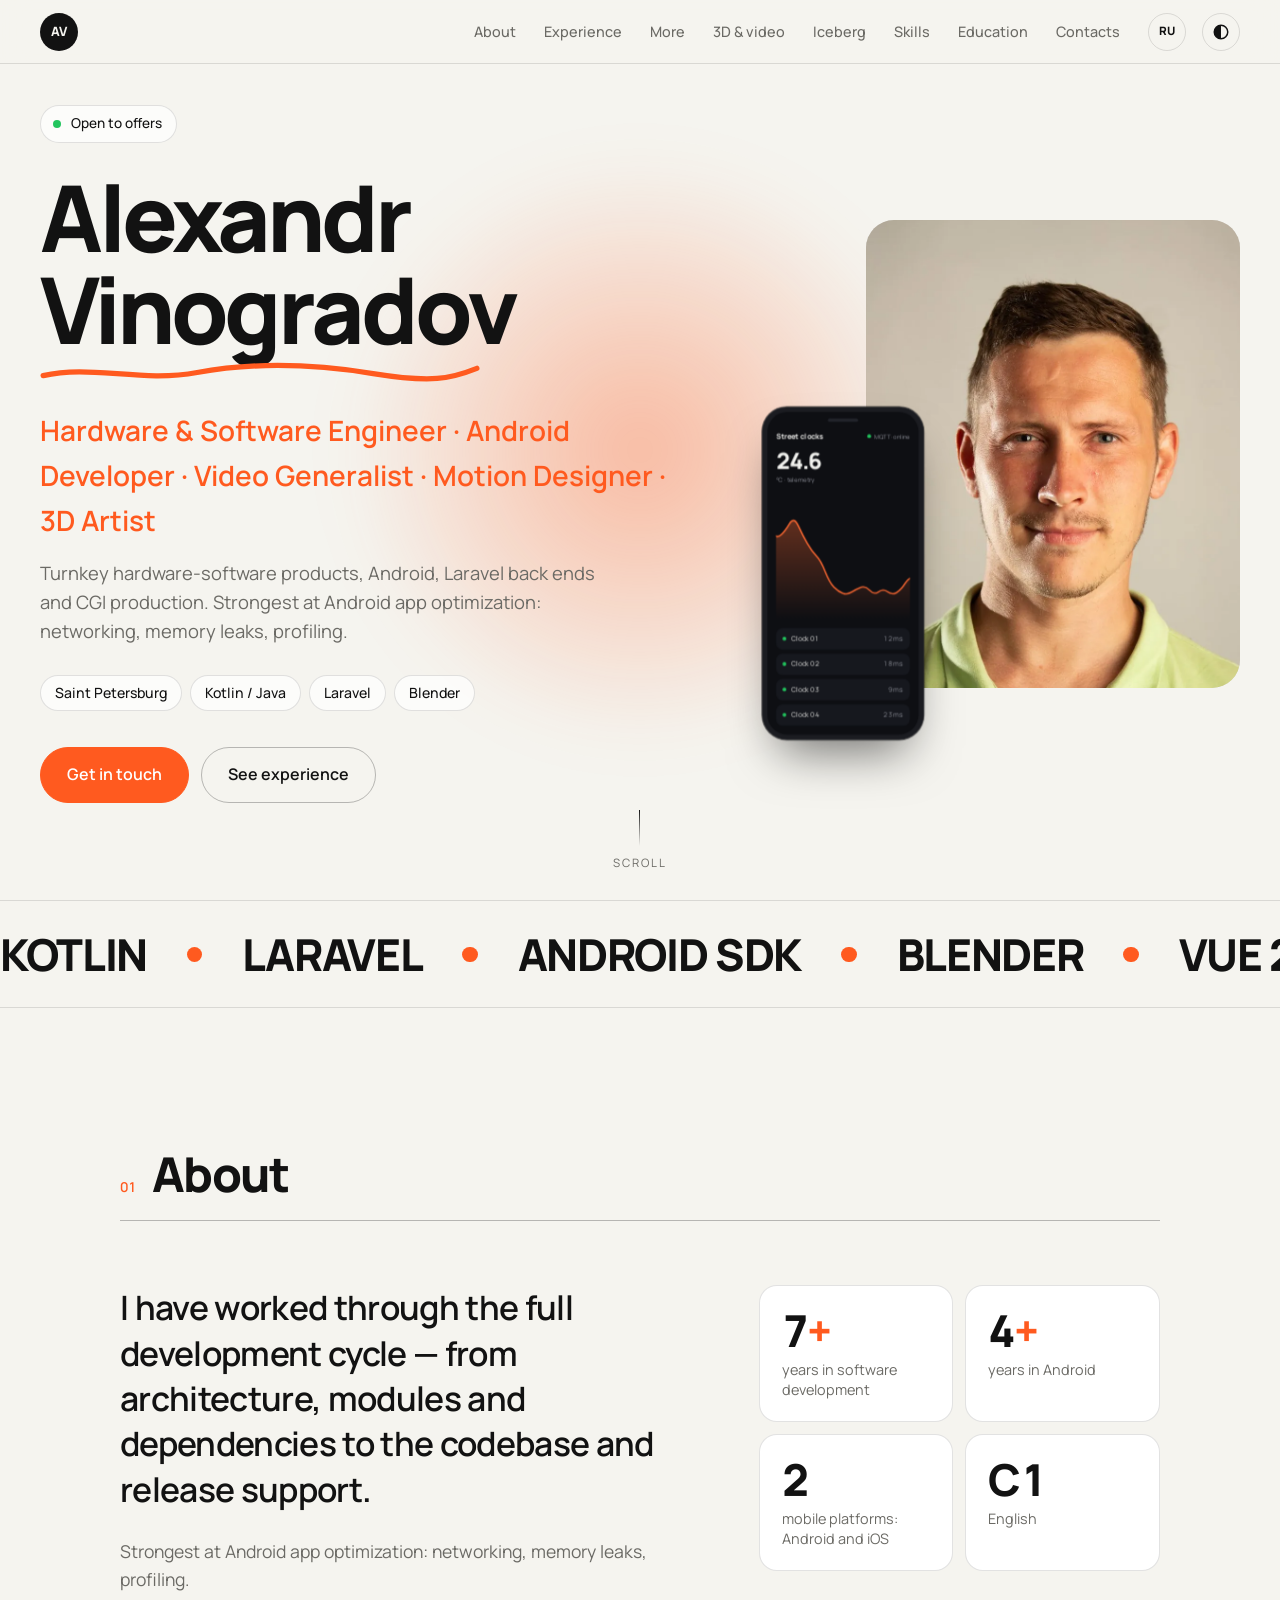
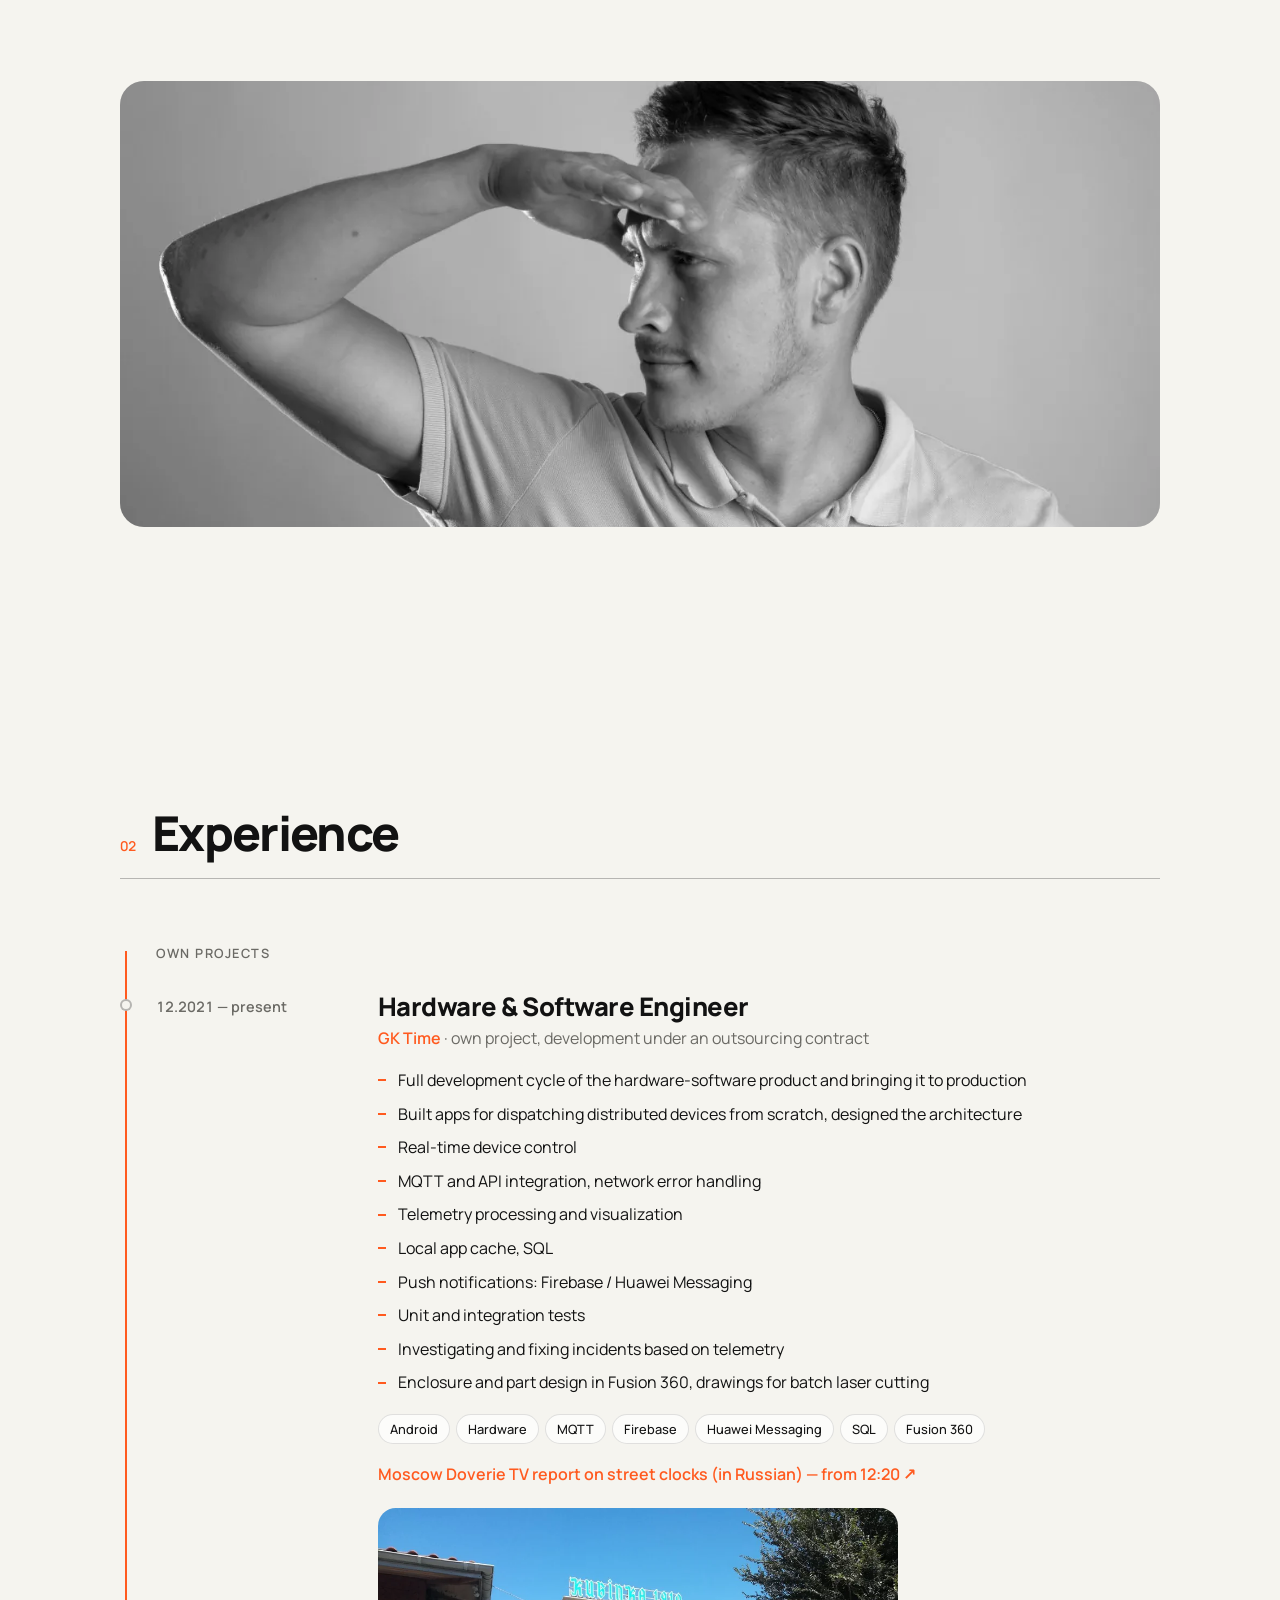
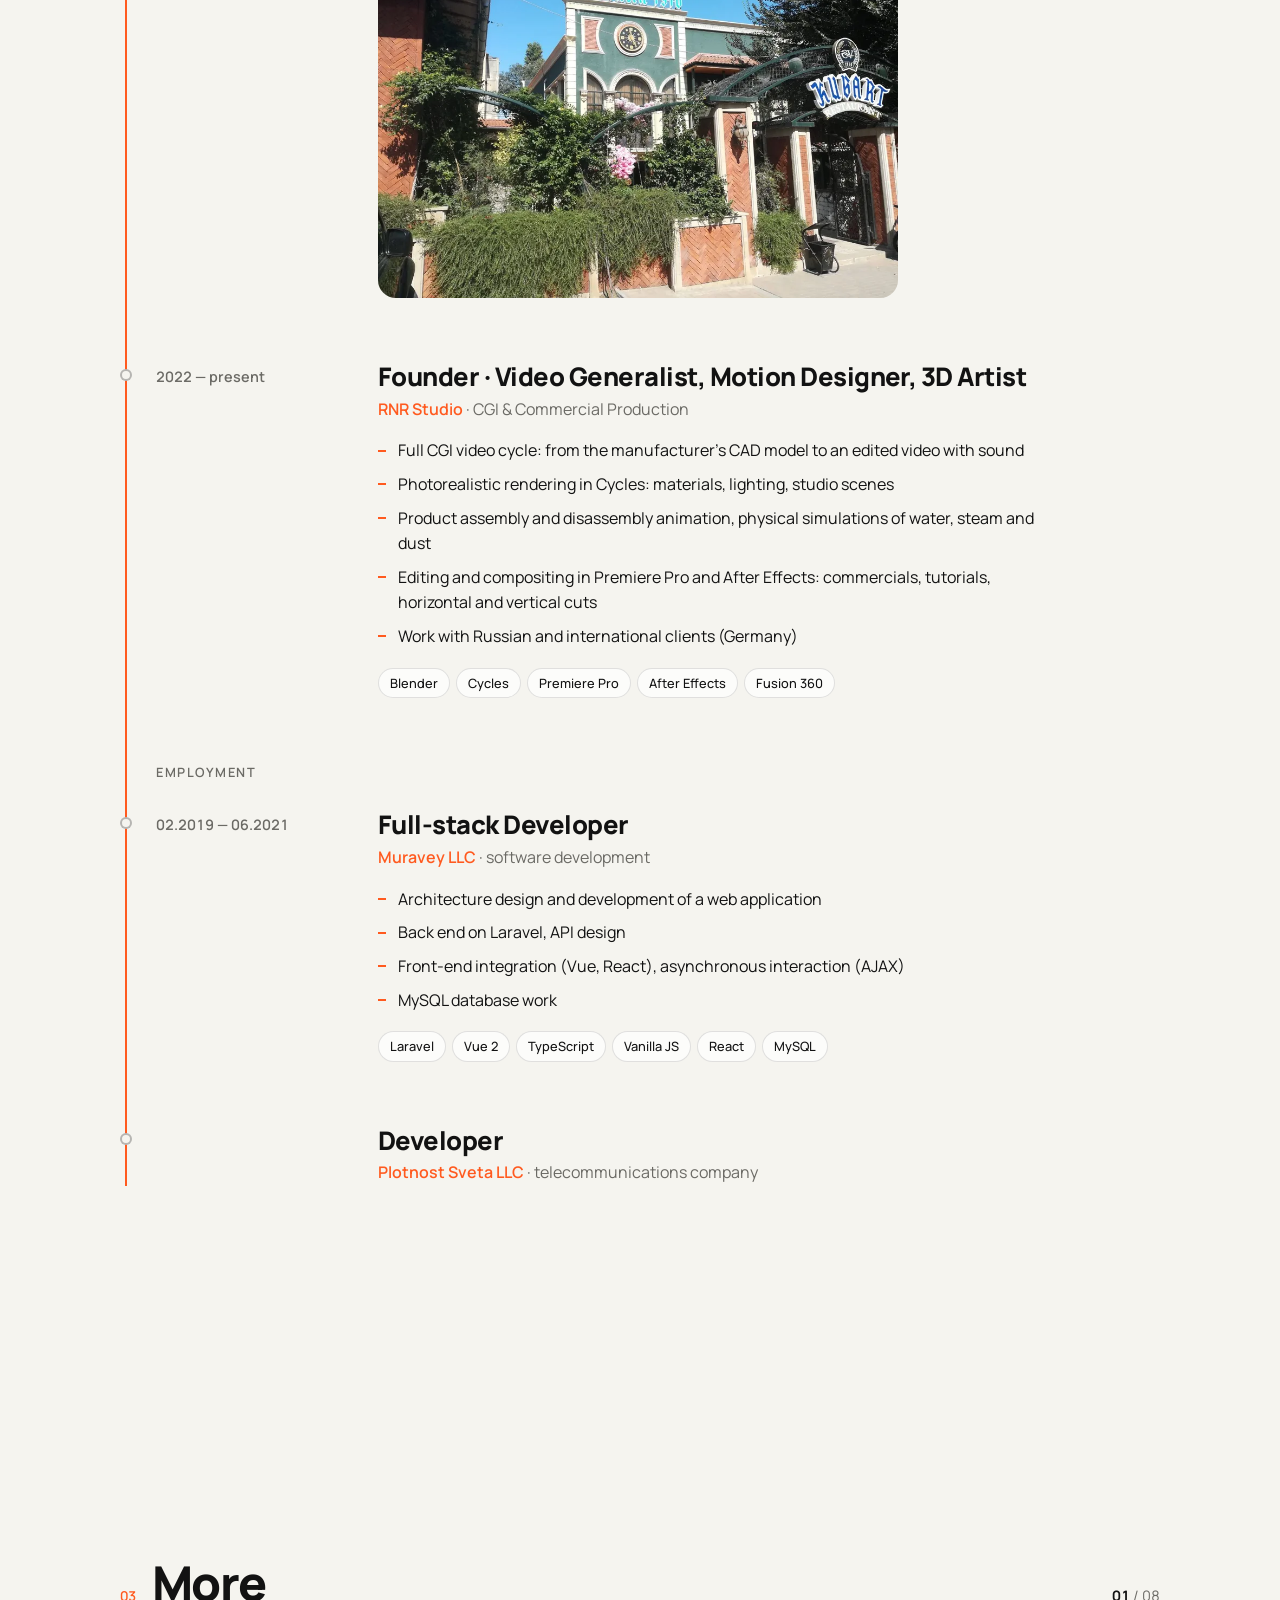
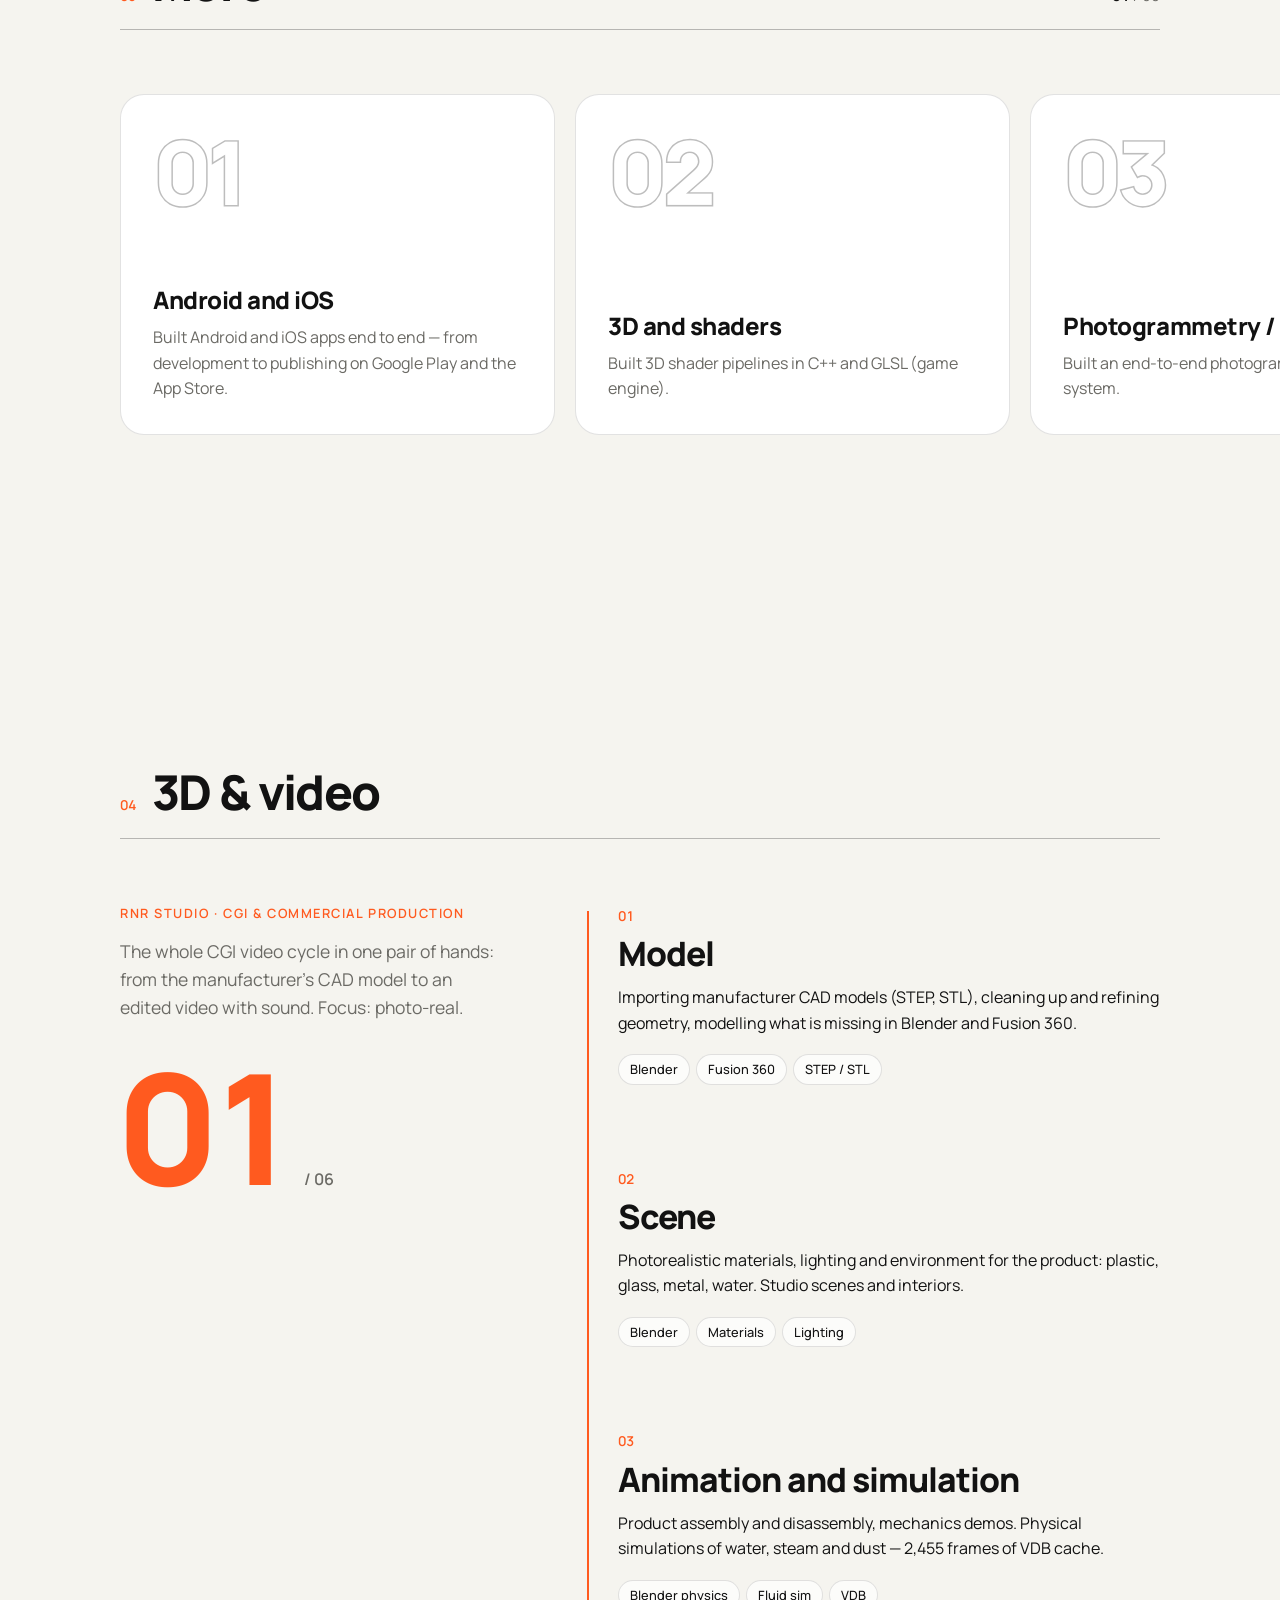
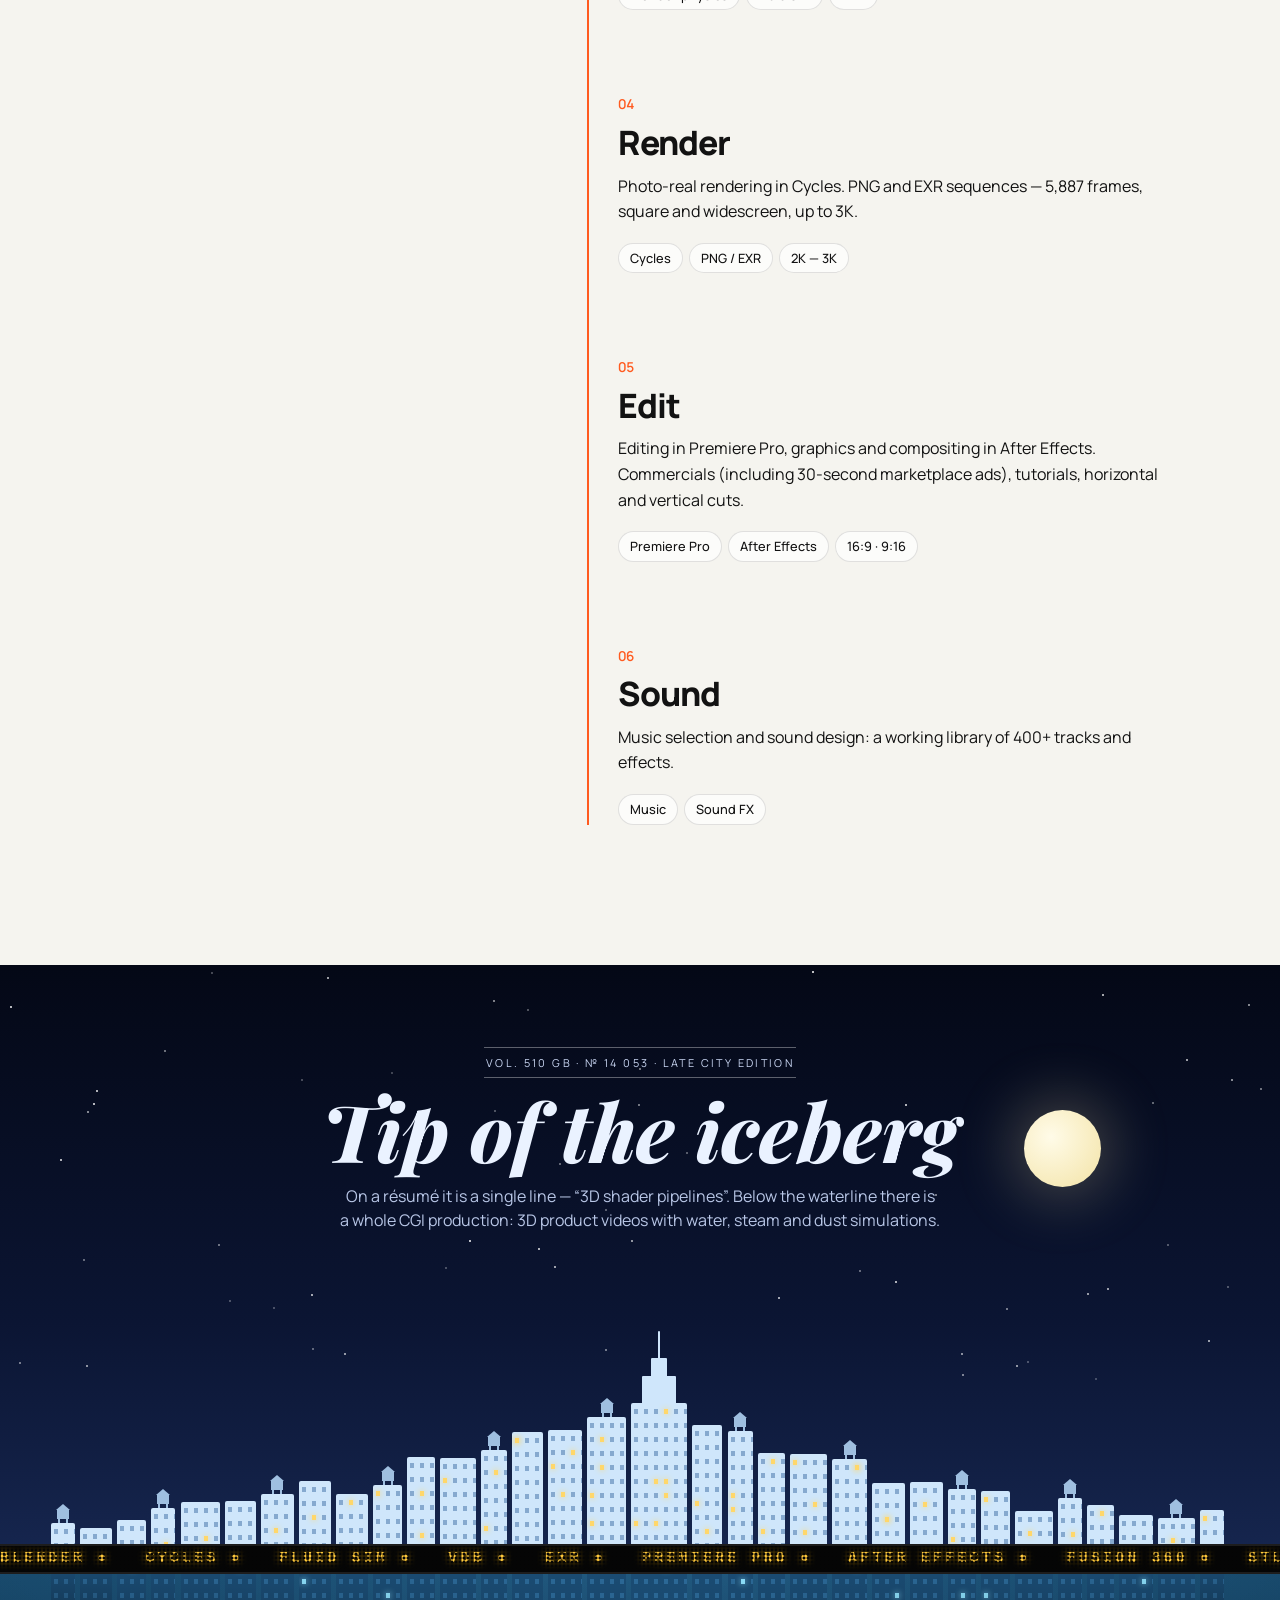
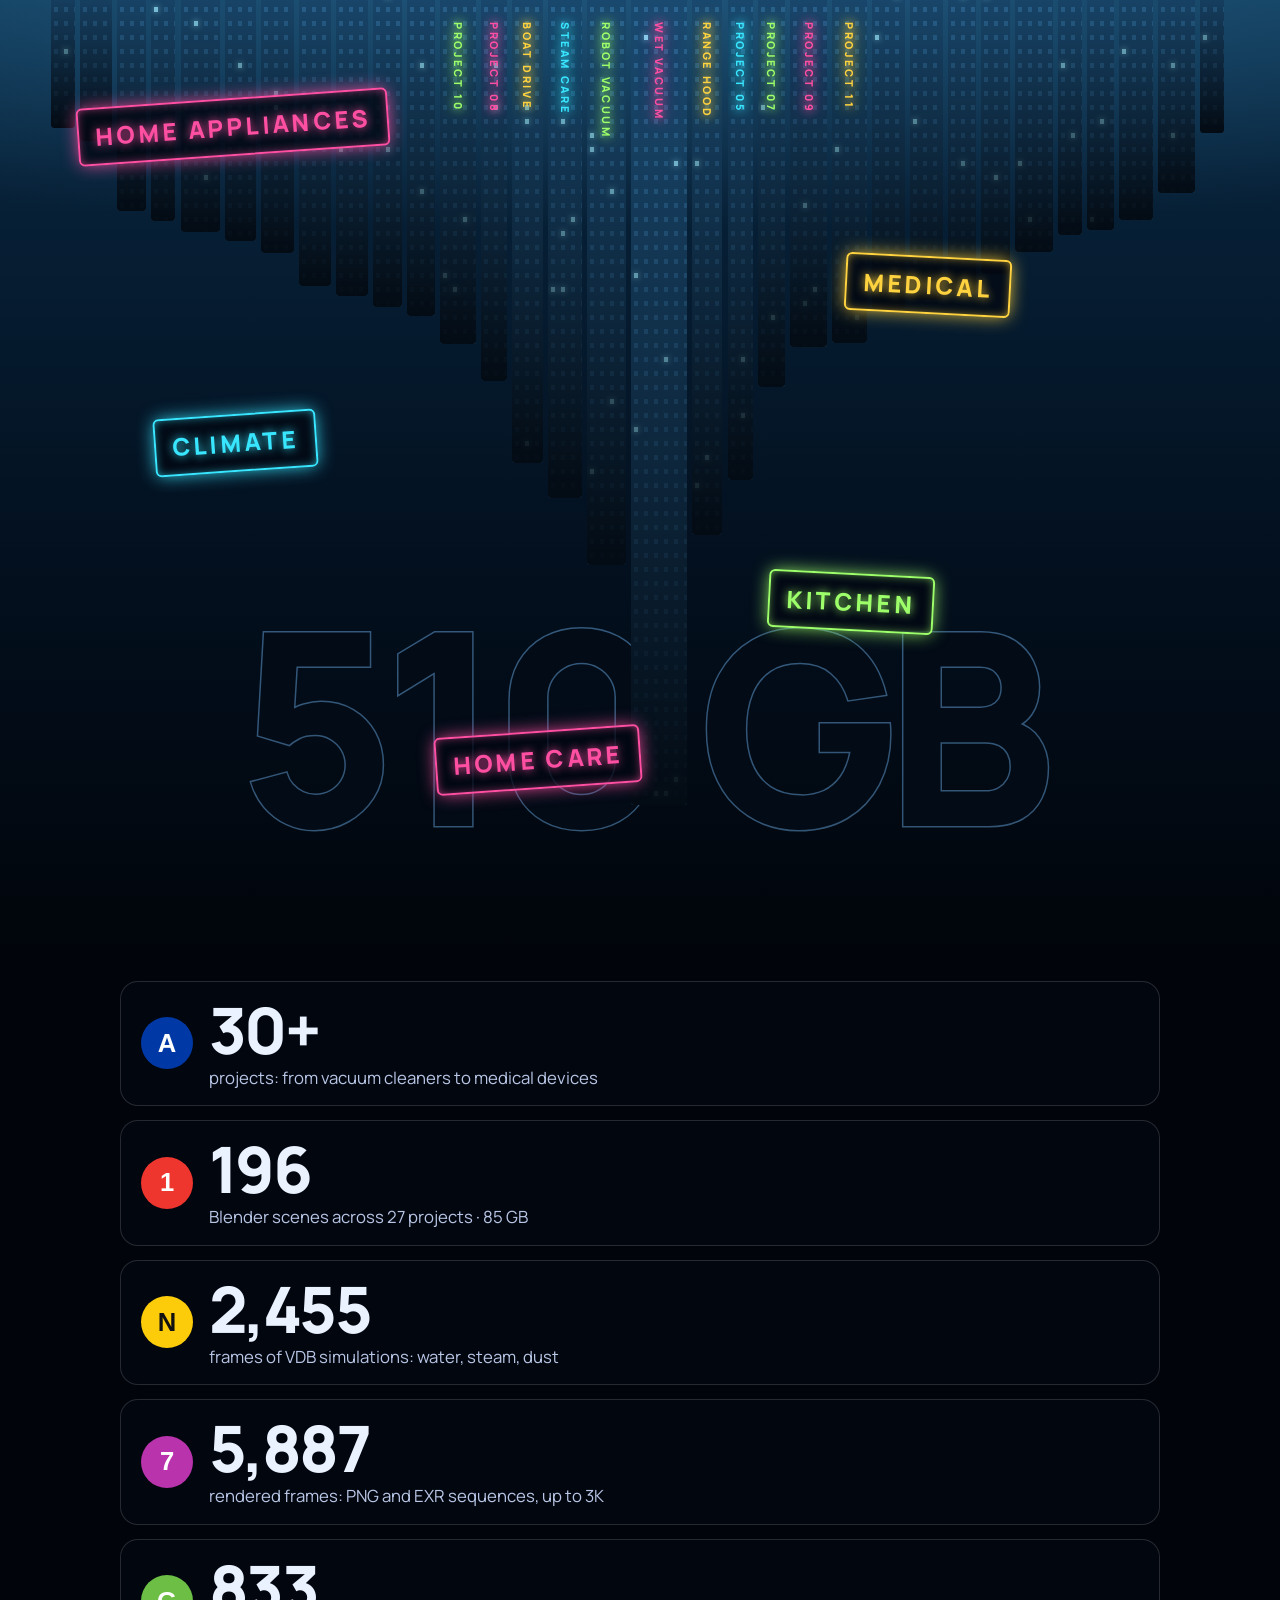
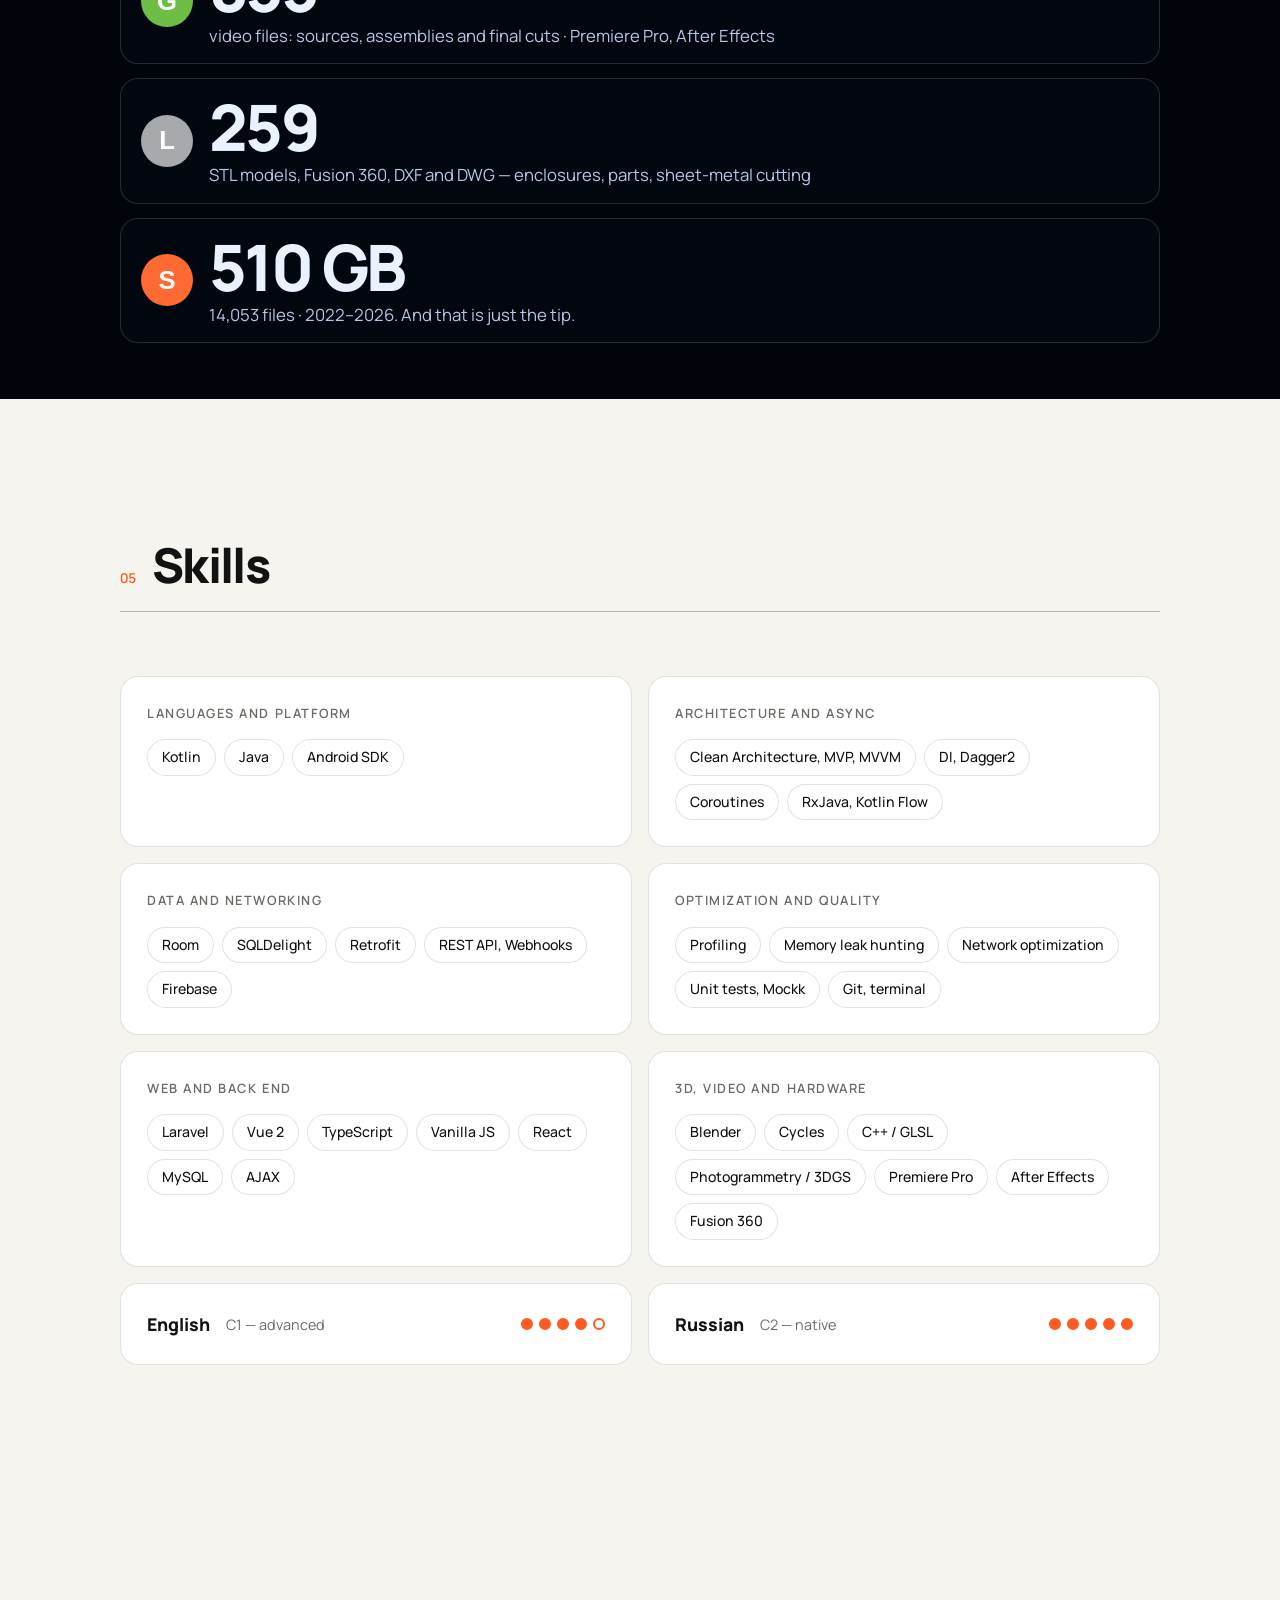
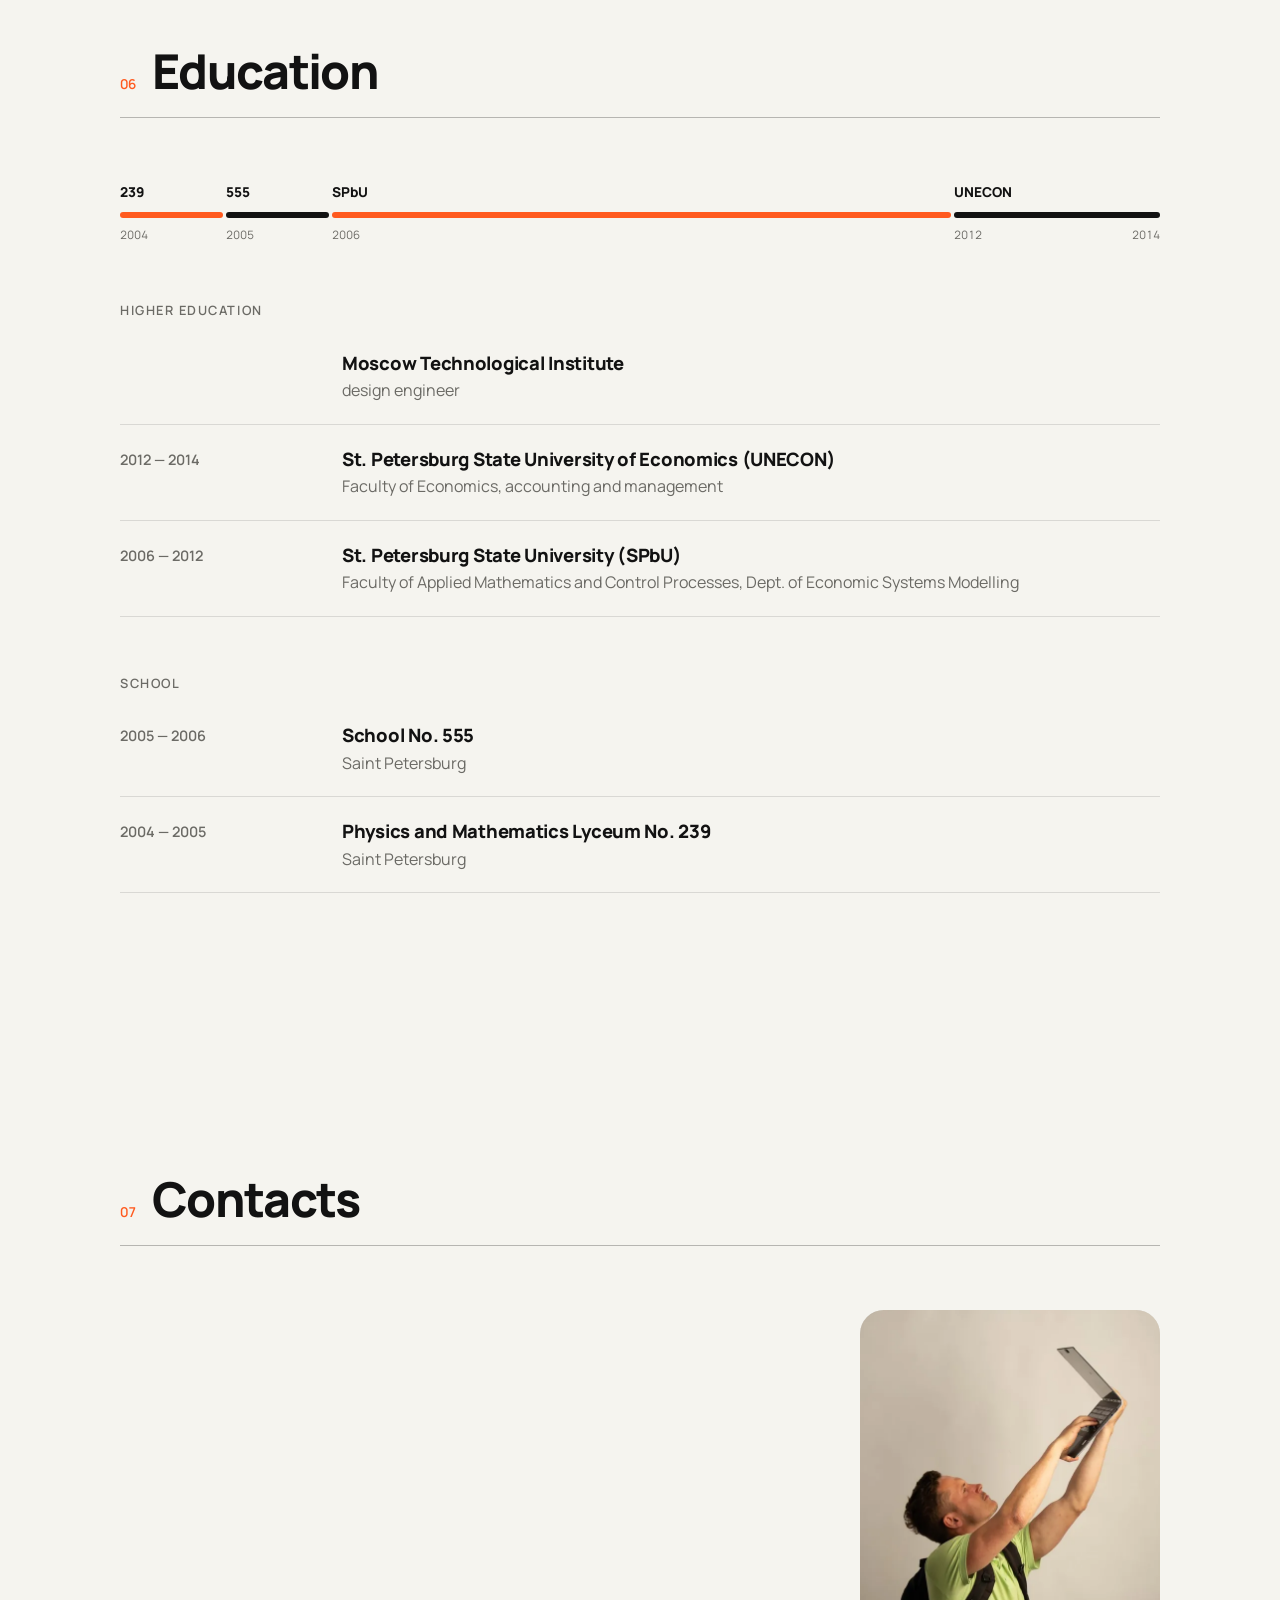
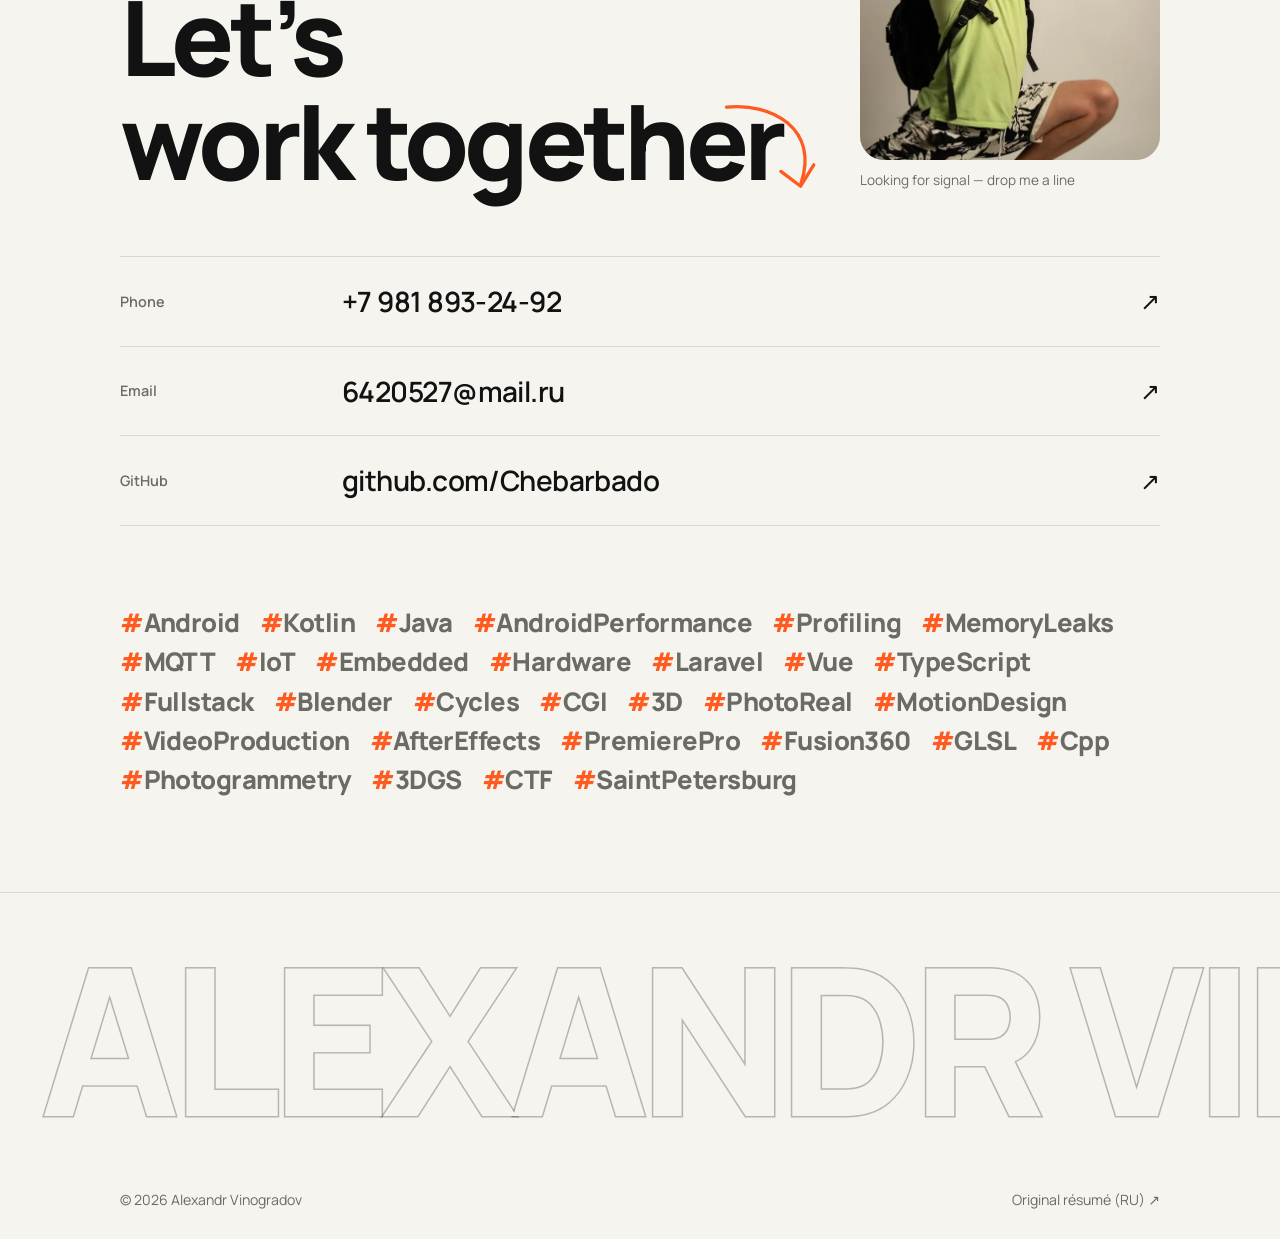
==== index.html @ 6fc3967f "Add GSAP resume site Single-page resume built with vanilla HTML/CSS/JS and GSAP (all plugins vendore" ====
<!doctype html>
<html lang="ru">
<head>
  <meta charset="utf-8">
  <meta name="viewport" content="width=device-width, initial-scale=1">
  <title>Резюме</title>
  <meta name="description" content="Резюме">
  <meta name="keywords" content="">
  <meta name="color-scheme" content="light dark">
  <script>
    // До первой отрисовки: помечаем, что JS есть, и восстанавливаем тему
    (function () {
      var d = document.documentElement;
      d.classList.add('js');
      try { var t = localStorage.getItem('theme'); if (t) d.dataset.theme = t; } catch (e) {}
      // после переключения языка страница перезагружается — прелоадер второй раз не показываем
      try { if (sessionStorage.getItem('skipIntro')) d.classList.add('no-loader'); } catch (e) {}
    })();
  </script>
  <link rel="icon" href="data:image/svg+xml,%3Csvg xmlns='http://www.w3.org/2000/svg' viewBox='0 0 32 32'%3E%3Ccircle cx='16' cy='16' r='12' fill='%23ff5a1f'/%3E%3C/svg%3E">
  <link rel="preconnect" href="https://fonts.googleapis.com">
  <link rel="preconnect" href="https://fonts.gstatic.com" crossorigin>
  <link rel="stylesheet" href="https://fonts.googleapis.com/css2?family=Manrope:wght@200..800&family=Playfair+Display:ital,wght@1,800&display=swap">
  <link rel="stylesheet" href="css/style.css">
</head>
<body>
  <div class="loader" aria-hidden="true">
    <span class="loader__num" id="loaderNum">0</span>
    <span class="loader__label" data-i18n="loading">загрузка</span>
  </div>
  <div class="cursor" aria-hidden="true"></div>
  <div class="progress" aria-hidden="true"></div>

  <header class="nav" id="nav">
    <a class="nav__logo" href="#top" data-bind="initials" aria-label="Наверх" data-i18n-aria="toTop"></a>
    <nav class="nav__links" aria-label="Разделы" data-i18n-aria="sections">
      <a href="#about" data-i18n="about">Обо мне</a>
      <a href="#experience" data-i18n="exp">Опыт</a>
      <a href="#other" data-i18n="other">Прочее</a>
      <a href="#cgi" data-i18n="cgi">3D и видео</a>
      <a href="#iceberg" data-i18n="iceberg">Айсберг</a>
      <a href="#skills" data-i18n="skills">Навыки</a>
      <a href="#education" data-i18n="education">Образование</a>
      <a href="#contacts" data-i18n="contacts">Контакты</a>
    </nav>
    <button class="nav__theme nav__lang" id="lang" type="button" aria-label="Switch language"></button>
    <button class="nav__theme" id="theme" type="button" aria-label="Переключить тему" data-i18n-aria="theme">
      <svg viewBox="0 0 24 24" width="18" height="18" aria-hidden="true"><circle cx="12" cy="12" r="9" fill="none" stroke="currentColor" stroke-width="2"/><path d="M12 3a9 9 0 0 0 0 18z" fill="currentColor"/></svg>
    </button>
  </header>

  <div id="smooth-wrapper"><div id="smooth-content">
  <main id="top">
    <section class="hero">
      <div class="hero__glow" aria-hidden="true"></div>
      <div class="container container--wide hero__inner">
        <div class="hero__text">
          <p class="hero__eyebrow" data-hero data-optional><span class="hero__pulse"></span><span data-bind="status"></span></p>
          <h1 class="hero__title" id="heroTitle" data-bind="name"></h1>
          <svg class="hero__scribble" viewBox="0 0 420 22" aria-hidden="true"><path d="M3 14 C 48 3, 96 21, 150 11 S 262 3, 318 12 S 392 17, 417 7"/></svg>
          <p class="hero__role" id="heroRole" data-hero data-bind="role"></p>
          <p class="hero__lead" data-hero data-bind="lead"></p>
          <ul class="hero__meta" data-hero id="heroMeta"></ul>
          <div class="hero__cta" data-hero>
            <a class="btn btn--primary magnetic" href="#contacts" data-i18n="getInTouch">Связаться</a>
            <a class="btn magnetic" href="#experience" data-i18n="seeExp">Смотреть опыт</a>
          </div>
        </div>

        <!-- Декоративный макет: экран диспетчеризации устройств с «живой» телеметрией -->
        <div class="hero__device">
          <figure class="hero__photo" id="heroPhoto" hidden><img alt="" width="853" height="1280"></figure>
          <div class="phone-wrap" aria-hidden="true">
          <div class="phone-tilt">
            <div class="phone">
              <div class="phone__screen">
                <div class="phone__bar"><b data-i18n="phoneTitle">Уличные часы</b><span class="phone__live"><i></i>MQTT · online</span></div>
                <div class="phone__value"><b id="phoneValue">24.6</b><small data-i18n="phoneUnit">°C · телеметрия</small></div>
                <svg class="phone__chart" viewBox="0 0 240 90" preserveAspectRatio="none">
                  <defs>
                    <linearGradient id="chartFill" x1="0" y1="0" x2="0" y2="1">
                      <stop offset="0" stop-color="currentColor" stop-opacity=".35"/>
                      <stop offset="1" stop-color="currentColor" stop-opacity="0"/>
                    </linearGradient>
                  </defs>
                  <g id="chartGroup">
                    <path id="chartArea" fill="url(#chartFill)"/>
                    <path id="chartLine" fill="none" stroke="currentColor" stroke-width="2.5" stroke-linecap="round" stroke-linejoin="round" vector-effect="non-scaling-stroke"/>
                  </g>
                </svg>
                <ul class="phone__list">
                  <li><i></i><span>Узел 01</span><em>12 ms</em></li>
                  <li><i></i><span>Узел 02</span><em>18 ms</em></li>
                  <li><i></i><span>Узел 03</span><em>9 ms</em></li>
                  <li><i></i><span>Узел 04</span><em>23 ms</em></li>
                </ul>
              </div>
            </div>
          </div>
          </div>
        </div>
      </div>
      <div class="hero__scroll" data-hero aria-hidden="true"><span></span><i data-i18n="scroll">Листайте</i></div>
    </section>

    <div class="marquee" aria-hidden="true"><div class="marquee__track" id="marquee"></div></div>

    <section class="section" id="about">
      <div class="container">
        <header class="section__head"><span class="section__num">01</span><h2 data-i18n="about">Обо мне</h2><span class="section__line"></span></header>
        <div class="about">
          <div class="about__text" id="aboutText"></div>
          <dl class="stats" id="stats"></dl>
        </div>
        <figure class="about__photo" id="aboutPhoto" hidden><img alt="" loading="lazy" width="1280" height="853"></figure>
      </div>
    </section>

    <section class="section" id="experience">
      <div class="container">
        <header class="section__head"><span class="section__num">02</span><h2 data-i18n="expTitle">Опыт работы</h2><span class="section__line"></span></header>
        <div class="timeline">
          <div class="timeline__rail" aria-hidden="true"><div class="timeline__bar"></div></div>
          <div id="jobs"></div>
        </div>
      </div>
    </section>

    <section class="section other" id="other">
      <div class="container">
        <header class="section__head">
          <span class="section__num">03</span><h2 data-i18n="other">Прочее</h2>
          <span class="other__count" aria-hidden="true"><b id="otherNow">01</b> / <span id="otherTotal">05</span></span>
          <span class="section__line"></span>
        </header>
      </div>
      <div class="other__viewport"><div class="other__track" id="otherTrack"></div></div>
    </section>

    <section class="section" id="cgi">
      <div class="container">
        <header class="section__head"><span class="section__num">04</span><h2 data-i18n="cgi">3D и видео</h2><span class="section__line"></span></header>
        <div class="pipe">
          <aside class="pipe__aside">
            <p class="pipe__studio" id="cgiStudio" data-reveal></p>
            <p class="pipe__intro" id="cgiIntro" data-reveal></p>
            <div class="pipe__counter" aria-hidden="true"><span class="pipe__num"><b id="pipeNum">01</b></span><span class="pipe__of" id="pipeOf"></span></div>
          </aside>
          <div class="pipe__list">
            <div class="pipe__rail" aria-hidden="true"><div class="pipe__fill"></div></div>
            <ol class="pipe__steps" id="pipeSteps"></ol>
          </div>
        </div>
      </div>
    </section>

    <!-- «Айсберг»: ночной Нью-Йорк над водой, перевёрнутый город проектов под водой. Сцена всегда тёмная -->
    <section class="berg" id="iceberg">
      <div class="berg__stage">
        <div class="berg__world" id="bergWorld">
          <div class="berg__sky">
            <div class="berg__stars" id="bergStars" aria-hidden="true"></div>
            <div class="berg__moon" aria-hidden="true"></div>
            <header class="berg__mast">
              <p class="berg__kicker" id="bergKicker"></p>
              <h2 class="berg__title" id="bergTitle"></h2>
              <p class="berg__tip" id="bergTip"></p>
            </header>
          </div>
          <div class="berg__sea" aria-hidden="true"></div>
          <div class="berg__city" id="bergCity" aria-hidden="true"></div>
          <div class="berg__ticker" aria-hidden="true"><div class="berg__ticker-track" id="bergTicker"></div></div>
        </div>
        <div class="berg__bubbles" id="bergBubbles" aria-hidden="true"></div>
        <!-- Жёлтая подлодка-такси: проплывает по сцене по мере погружения -->
        <svg class="berg__sub" id="bergSub" viewBox="0 0 220 110" aria-hidden="true">
          <defs><pattern id="bergChk" width="16" height="16" patternUnits="userSpaceOnUse"><rect width="8" height="8" fill="#111"/><rect x="8" y="8" width="8" height="8" fill="#111"/></pattern></defs>
          <polygon points="198,62 380,8 380,122" fill="rgba(255,240,170,.13)"/>
          <g class="berg__prop"><rect x="6" y="40" width="9" height="44" rx="4.5" fill="#c99700"/></g>
          <path d="M120 16 v-13 h13" fill="none" stroke="#ffd21f" stroke-width="5" stroke-linecap="round"/>
          <rect x="84" y="14" width="50" height="30" rx="9" fill="#ffd21f"/>
          <rect x="91" y="19" width="36" height="14" rx="3" fill="#111"/>
          <text x="109" y="30" font-family="Helvetica, Arial, sans-serif" font-size="10" font-weight="700" text-anchor="middle" fill="#ffd21f">TAXI</text>
          <rect x="16" y="38" width="184" height="48" rx="24" fill="#ffd21f"/>
          <rect x="34" y="68" width="148" height="16" fill="url(#bergChk)"/>
          <g fill="#bfe9ff" stroke="#111" stroke-width="2.5"><circle cx="60" cy="54" r="8"/><circle cx="104" cy="54" r="8"/><circle cx="148" cy="54" r="8"/></g>
        </svg>
        <div class="berg__gauge" aria-hidden="true"><span data-i18n="depth">Глубина</span><b id="bergDepth">0</b><i id="bergUnit"></i></div>
        <ol class="berg__stops" id="bergStops"></ol>
      </div>
    </section>

    <section class="section" id="skills">
      <div class="container">
        <header class="section__head"><span class="section__num">04</span><h2 data-i18n="skills">Навыки</h2><button class="skills__toggle" id="skillsToggle" type="button" hidden></button><span class="section__line"></span></header>
        <div class="skills" id="skillGroups"></div>
        <ul class="skills__cloud" id="skillCloud" hidden></ul>
        <div class="langs" id="langs"></div>
      </div>
    </section>

    <section class="section" id="education">
      <div class="container">
        <header class="section__head"><span class="section__num">05</span><h2 data-i18n="education">Образование</h2><span class="section__line"></span></header>
        <div class="edu" id="edu"></div>
      </div>
    </section>

    <section class="section section--contacts" id="contacts">
      <div class="container">
        <header class="section__head"><span class="section__num">06</span><h2 data-i18n="contacts">Контакты</h2><span class="section__line"></span></header>
        <div class="contacts__head">
          <p class="contacts__title" id="contactsTitle" data-i18n-html="workTogether">Давайте<br>работать вместе</p>
          <svg class="contacts__arrow" viewBox="0 0 140 120" aria-hidden="true"><path d="M8 10 C 62 4, 122 36, 98 104"/><path d="M74 88 L98 106 L114 80"/></svg>
          <figure class="contacts__photo" id="contactsPhoto" hidden><div class="contacts__shot"><img alt="" loading="lazy" width="700" height="1050"></div><figcaption></figcaption></figure>
        </div>
        <ul class="contacts" id="contactList"></ul>
        <ul class="hashtags" id="hashtags"></ul>
        <p class="hashtags__hint" data-i18n="dragHint" hidden></p>
      </div>
    </section>
  </main>

  <footer class="footer">
    <div class="footer__big" aria-hidden="true"><span id="footerBig"></span></div>
    <div class="container footer__inner">
      <span id="copyright"></span>
      <a id="sourceLink" target="_blank" rel="noopener" hidden data-i18n="source">Оригинал резюме ↗</a>
    </div>
  </footer>
  </div></div>

  <!-- Галерея карточек «Прочее»: наполняется при открытии, видео не грузится заранее -->
  <dialog class="lightbox" id="lightbox" aria-labelledby="lightboxTitle">
    <div class="lightbox__inner">
      <header class="lightbox__head">
        <h3 class="lightbox__title" id="lightboxTitle"></h3>
        <button class="lightbox__close" type="button" aria-label="Закрыть" data-i18n-aria="close">✕</button>
      </header>
      <p class="lightbox__text"></p>
      <div class="lightbox__grid"></div>
    </div>
  </dialog>

  <noscript><p class="noscript">Для отображения резюме включите JavaScript.</p></noscript>

  <script src="js/vendor/gsap.min.js"></script>
  <script src="js/vendor/ScrollTrigger.min.js"></script>
  <script src="js/vendor/ScrollToPlugin.min.js"></script>
  <script src="js/vendor/SplitText.min.js"></script>
  <script src="js/vendor/ScrambleTextPlugin.min.js"></script>
  <script src="js/vendor/ScrollSmoother.min.js"></script>
  <script src="js/vendor/Flip.min.js"></script>
  <script src="js/vendor/Draggable.min.js"></script>
  <script src="js/vendor/InertiaPlugin.min.js"></script>
  <script src="js/vendor/MotionPathPlugin.min.js"></script>
  <script src="js/vendor/DrawSVGPlugin.min.js"></script>
  <script src="js/data.js"></script>
  <script src="js/data.en.js"></script>
  <script src="js/main.js"></script>
</body>
</html>
---- css/style.css ----
/* ---------- Токены ---------- */
:root {
  --bg: #f5f4ef;
  --surface: #ffffff;
  --ink: #121212;
  --muted: #6b6a65;
  --line: rgba(18, 18, 18, .12);
  --line-strong: rgba(18, 18, 18, .28);
  --accent: #ff5a1f;
  --accent-ink: #ffffff;
  --radius: 18px;
  --nav-h: 64px;
  --gutter: clamp(16px, 4vw, 40px);
  --font: 'Manrope', system-ui, -apple-system, 'Segoe UI', Roboto, sans-serif;
}

@media (prefers-color-scheme: dark) {
  :root:not([data-theme='light']) {
    --bg: #0d0d0f;
    --surface: #16161a;
    --ink: #efeee9;
    --muted: #9a9993;
    --line: rgba(255, 255, 255, .12);
    --line-strong: rgba(255, 255, 255, .3);
    --accent: #ff6a33;
  }
}

:root[data-theme='dark'] {
  --bg: #0d0d0f;
  --surface: #16161a;
  --ink: #efeee9;
  --muted: #9a9993;
  --line: rgba(255, 255, 255, .12);
  --line-strong: rgba(255, 255, 255, .3);
  --accent: #ff6a33;
}

/* ---------- База ---------- */
*, *::before, *::after { box-sizing: border-box; }

html { -webkit-text-size-adjust: 100%; }

body {
  margin: 0;
  background: var(--bg);
  color: var(--ink);
  font: 400 1rem/1.6 var(--font);
  -webkit-font-smoothing: antialiased;
  overflow-x: hidden;
  transition: background-color .4s, color .4s;
}

h1, h2, h3, p, ul, dl, dd { margin: 0; }
ul { padding: 0; list-style: none; }
a { color: inherit; text-decoration: none; }
button { font: inherit; color: inherit; }
::selection { background: var(--accent); color: var(--accent-ink); }
:focus-visible { outline: 2px solid var(--accent); outline-offset: 3px; border-radius: 6px; }

.container {
  width: 100%;
  max-width: 1120px;
  margin-inline: auto;
  padding-inline: var(--gutter);
}
.container--wide { max-width: 1280px; }

/* Скрываем анимируемое до старта GSAP (класс .js ставится в <head>) */
.js [data-reveal],
.js [data-hero] { visibility: hidden; }

/* Маски SplitText: запас под выносные элементы букв (й, р, у) */
.w-mask {
  padding-block: .08em .14em;
  margin-block: -.08em -.14em;
}

/* ---------- Прелоадер ---------- */
.loader, .no-loader .loader { display: none !important; }
.js:not(.no-loader) .loader {
  display: flex !important;
  position: fixed;
  inset: 0;
  z-index: 100;
  display: flex;
  align-items: flex-end;
  justify-content: space-between;
  padding: clamp(20px, 5vw, 56px);
  background: var(--ink);
  color: var(--bg);
  /* страховка: если скрипты не отработали, прелоадер сам исчезнет */
  animation: loader-failsafe 0s 5s forwards;
}
@keyframes loader-failsafe { to { visibility: hidden; } }
.loader__num {
  font-size: clamp(5rem, 22vw, 16rem);
  font-weight: 800;
  line-height: .8;
  letter-spacing: -.06em;
  font-variant-numeric: tabular-nums;
}
.loader__label {
  font-size: .75rem;
  letter-spacing: .2em;
  text-transform: uppercase;
  opacity: .6;
}

/* ---------- Курсор и смена темы ---------- */
.cursor {
  position: fixed;
  left: 0;
  top: 0;
  width: 34px;
  height: 34px;
  margin: -17px 0 0 -17px;
  border: 1.5px solid var(--accent);
  border-radius: 50%;
  pointer-events: none;
  z-index: 60;
  opacity: 0;
}
@media (pointer: coarse) { .cursor { display: none; } }

.theme-wipe {
  position: fixed;
  inset: 0;
  z-index: 90;
  pointer-events: none;
}

/* ---------- Прогресс и навигация ---------- */
.progress {
  position: fixed;
  inset: 0 0 auto 0;
  height: 3px;
  background: var(--accent);
  transform: scaleX(0);
  transform-origin: 0 50%;
  z-index: 30;
}

.nav {
  position: fixed;
  inset: 0 0 auto 0;
  height: var(--nav-h);
  display: flex;
  align-items: center;
  gap: 16px;
  padding-inline: var(--gutter);
  background: color-mix(in srgb, var(--bg) 78%, transparent);
  -webkit-backdrop-filter: blur(14px);
  backdrop-filter: blur(14px);
  border-bottom: 1px solid var(--line);
  z-index: 20;
}

.nav__logo {
  flex: none;
  display: grid;
  place-items: center;
  width: 38px;
  height: 38px;
  border-radius: 50%;
  background: var(--ink);
  color: var(--bg);
  font-weight: 800;
  font-size: .8rem;
  letter-spacing: .02em;
}

.nav__links {
  display: flex;
  gap: 4px;
  margin-left: auto;
  overflow-x: auto;
  scrollbar-width: none;
  white-space: nowrap;
}
.nav__links::-webkit-scrollbar { display: none; }

.nav__links a {
  padding: 8px 12px;
  border-radius: 999px;
  font-size: .9rem;
  font-weight: 500;
  color: var(--muted);
  transition: color .25s, background-color .25s;
}
.nav__links a:hover,
.nav__links a.is-active { color: var(--ink); }
.nav__links a.is-active { background: var(--line); }

.nav__theme {
  flex: none;
  display: grid;
  place-items: center;
  width: 38px;
  height: 38px;
  border: 1px solid var(--line);
  border-radius: 50%;
  background: none;
  cursor: pointer;
  transition: border-color .25s, transform .4s;
}
.nav__theme:hover { border-color: var(--line-strong); transform: rotate(180deg); }
.nav__lang { font-size: .72rem; font-weight: 800; letter-spacing: .04em; }
.nav__lang:hover { transform: none; background: var(--ink); color: var(--bg); }

/* ---------- Hero ---------- */
.hero {
  position: relative;
  min-height: 100vh;
  min-height: 100svh;
  display: flex;
  align-items: center;
  padding: calc(var(--nav-h) + 40px) 0 96px;
  overflow: hidden;
}

.hero__inner {
  position: relative;
  display: grid;
  grid-template-columns: minmax(0, 1.35fr) minmax(0, .65fr);
  gap: 48px;
  align-items: center;
}

.hero__glow {
  position: absolute;
  left: 50%;
  top: 50%;
  width: 640px;
  height: 640px;
  margin: -320px 0 0 -320px;
  border-radius: 50%;
  background: radial-gradient(circle, color-mix(in srgb, var(--accent) 38%, transparent), transparent 65%);
  filter: blur(30px);
  pointer-events: none;
}

.hero__eyebrow {
  display: inline-flex;
  align-items: center;
  gap: 10px;
  margin-bottom: 28px;
  padding: 7px 14px 7px 12px;
  border: 1px solid var(--line);
  border-radius: 999px;
  background: color-mix(in srgb, var(--surface) 70%, transparent);
  font-size: .85rem;
  font-weight: 500;
}

.hero__pulse {
  flex: none;
  width: 8px;
  height: 8px;
  border-radius: 50%;
  background: #22c55e;
  box-shadow: 0 0 0 0 rgba(34, 197, 94, .6);
  animation: pulse 2s infinite;
}
@keyframes pulse {
  70% { box-shadow: 0 0 0 9px rgba(34, 197, 94, 0); }
  100% { box-shadow: 0 0 0 0 rgba(34, 197, 94, 0); }
}

.hero__title {
  font-size: clamp(3.5rem, 7.2vw, 6.4rem);
  font-weight: 800;
  line-height: 1;
  letter-spacing: -.045em;
}

.hero__scribble { display: block; width: min(440px, 74%); height: auto; margin-top: 6px; overflow: visible; }
.hero__scribble path { fill: none; stroke: var(--accent); stroke-width: 5; stroke-linecap: round; }

.hero__role {
  max-width: 23em; /* длинная строка ролей не должна уходить под макет телефона */
  margin-top: 24px;
  font-size: clamp(1.15rem, 2.6vw, 1.75rem);
  font-weight: 600;
  color: var(--accent);
}

.hero__lead {
  max-width: 52ch;
  margin-top: 16px;
  font-size: clamp(1rem, 1.6vw, 1.15rem);
  color: var(--muted);
}

.hero__meta {
  display: flex;
  flex-wrap: wrap;
  gap: 8px;
  margin-top: 28px;
}

.hero__cta {
  display: flex;
  flex-wrap: wrap;
  gap: 12px;
  margin-top: 36px;
}

.hero__scroll {
  position: absolute;
  left: 0;
  right: 0;
  bottom: 28px;
  width: max-content;
  margin-inline: auto;
  display: flex;
  flex-direction: column;
  align-items: center;
  gap: 8px;
  font-size: .72rem;
  letter-spacing: .18em;
  text-transform: uppercase;
  color: var(--muted);
}
.hero__scroll i { font-style: normal; }
.hero__scroll span {
  width: 1px;
  height: 36px;
  background: linear-gradient(var(--ink), transparent);
  animation: drip 2s ease-in-out infinite;
  transform-origin: top;
}
@keyframes drip {
  0% { transform: scaleY(0); }
  50% { transform: scaleY(1); }
  100% { transform: scaleY(1); opacity: 0; }
}

/* ---------- Макет телефона (всегда тёмный, как экран приложения) ---------- */
.hero__device {
  display: flex;
  justify-content: center;
  perspective: 1100px;
}
.phone-tilt { transform-style: preserve-3d; width: min(300px, 100%); }

/* С портретом: фото — главное, телефон уменьшается и встаёт внахлёст в левый нижний угол */
.hero__device.has-photo { position: relative; justify-content: flex-end; }
.hero__photo {
  width: min(380px, 100%);
  margin: 0;
  aspect-ratio: 4 / 5;
  border-radius: 28px;
  overflow: hidden;
  background: var(--line);
}
.hero__photo img {
  display: block;
  width: 108%;
  max-width: none;
  height: 108%;
  margin: -4%;
  object-fit: cover;
  object-position: 50% 22%;
}
.has-photo .phone-wrap {
  position: absolute;
  left: -104px;
  bottom: -52px;
  width: 300px;
  transform: scale(.54);
  transform-origin: 0 100%;
  perspective: 1100px;
}
.has-photo .phone-tilt { width: 300px; }

.phone {
  aspect-ratio: 9 / 18.5;
  padding: 10px;
  border-radius: 46px;
  background: #1b1c21;
  box-shadow:
    inset 0 0 0 1px rgba(255, 255, 255, .1),
    0 0 0 1px rgba(0, 0, 0, .5),
    0 50px 90px -30px rgba(0, 0, 0, .55);
}

.phone__screen {
  position: relative;
  height: 100%;
  display: flex;
  flex-direction: column;
  gap: 14px;
  padding: 34px 16px 16px;
  border-radius: 37px;
  background: #0e0f13;
  color: #f1f1ee;
  overflow: hidden;
}
.phone__screen::before {
  content: '';
  position: absolute;
  top: 12px;
  left: 50%;
  width: 56px;
  height: 6px;
  margin-left: -28px;
  border-radius: 3px;
  background: #23252c;
}

.phone__bar {
  display: flex;
  align-items: center;
  justify-content: space-between;
  font-size: .85rem;
}
.phone__live {
  display: inline-flex;
  align-items: center;
  gap: 6px;
  font-size: .68rem;
  color: #8d8f98;
}
.phone__live i,
.phone__list i {
  width: 7px;
  height: 7px;
  border-radius: 50%;
  background: #22c55e;
}

.phone__value b {
  display: block;
  font-size: 2.6rem;
  font-weight: 800;
  line-height: 1;
  letter-spacing: -.04em;
  font-variant-numeric: tabular-nums;
}
.phone__value small { font-size: .7rem; color: #8d8f98; }

.phone__chart {
  display: block;
  flex: 1;
  width: 100%;
  min-height: 84px;
  color: #ff6a33;
}

.phone__list { display: grid; gap: 7px; }
.phone__list li {
  display: flex;
  align-items: center;
  gap: 10px;
  padding: 10px 12px;
  border-radius: 12px;
  background: #16181e;
  font-size: .78rem;
}
.phone__list em {
  margin-left: auto;
  font-style: normal;
  color: #8d8f98;
  font-variant-numeric: tabular-nums;
}

/* ---------- Кнопки и чипы ---------- */
.btn {
  display: inline-flex;
  align-items: center;
  padding: 14px 26px;
  border: 1px solid var(--line-strong);
  border-radius: 999px;
  font-weight: 600;
  transition: background-color .25s, color .25s, border-color .25s;
}
.btn:hover { background: var(--ink); color: var(--bg); border-color: var(--ink); }
.btn--primary { background: var(--accent); border-color: var(--accent); color: var(--accent-ink); }
.btn--primary:hover { background: var(--ink); border-color: var(--ink); color: var(--bg); }

.chip {
  display: inline-block;
  padding: 6px 14px;
  border: 1px solid var(--line);
  border-radius: 999px;
  font-size: .88rem;
  font-weight: 500;
  background: color-mix(in srgb, var(--surface) 70%, transparent);
}

/* ---------- Бегущая строка ---------- */
.marquee {
  overflow: hidden;
  border-block: 1px solid var(--line);
  padding-block: 18px;
}
.marquee__track {
  display: flex;
  width: max-content;
  will-change: transform;
}
.marquee__item {
  display: flex;
  align-items: center;
  gap: 40px;
  padding-right: 40px;
  font-size: clamp(1.5rem, 4vw, 2.75rem);
  font-weight: 800;
  letter-spacing: -.03em;
  text-transform: uppercase;
  white-space: nowrap;
}
.marquee__item::after {
  content: '';
  width: .35em;
  height: .35em;
  border-radius: 50%;
  background: var(--accent);
}

/* ---------- Секции ---------- */
.section { padding-block: clamp(72px, 12vw, 140px); }

.section__head {
  position: relative;
  display: flex;
  align-items: baseline;
  gap: 16px;
  margin-bottom: clamp(32px, 6vw, 64px);
  padding-bottom: 20px;
}
.section__line {
  position: absolute;
  inset: auto 0 0 0;
  height: 1px;
  background: var(--line-strong);
  transform-origin: 0 50%;
}
.section__num {
  font-size: .85rem;
  font-weight: 600;
  color: var(--accent);
  font-variant-numeric: tabular-nums;
}
.section__head h2 {
  font-size: clamp(1.75rem, 4.5vw, 3rem);
  font-weight: 800;
  line-height: 1.1;
  letter-spacing: -.035em;
}

/* ---------- Обо мне ---------- */
.about {
  display: grid;
  grid-template-columns: 1.4fr 1fr;
  gap: clamp(32px, 6vw, 80px);
  align-items: start;
}
.about__lead {
  font-size: clamp(1.35rem, 2.8vw, 2.1rem);
  font-weight: 600;
  line-height: 1.35;
  letter-spacing: -.02em;
}
.about__text p + p {
  margin-top: 1.4em;
  font-size: 1.1rem;
  color: var(--muted);
}

.about__photo {
  position: relative;
  margin: clamp(40px, 7vw, 88px) 0 0;
  aspect-ratio: 21 / 9;
  border-radius: 24px;
  overflow: hidden;
  background: var(--line);
}
.about__photo img {
  position: absolute;
  inset: -12% 0 auto 0;
  width: 100%;
  height: 124%;
  object-fit: cover;
  object-position: 50% 28%;
}

.stats {
  display: grid;
  grid-template-columns: 1fr 1fr;
  gap: 12px;
}
.stat {
  padding: 22px;
  border: 1px solid var(--line);
  border-radius: var(--radius);
  background: var(--surface);
}
.stat dt {
  font-size: clamp(2rem, 4vw, 2.75rem);
  font-weight: 800;
  line-height: 1;
  letter-spacing: -.04em;
  font-variant-numeric: tabular-nums;
}
.stat dt i { font-style: normal; color: var(--accent); }
.stat dd { margin-top: 8px; font-size: .9rem; line-height: 1.35; color: var(--muted); }

/* ---------- Опыт ---------- */
.timeline { position: relative; padding-left: 36px; }

.timeline__rail {
  position: absolute;
  left: 5px;
  top: 8px;
  bottom: 0;
  width: 2px;
  background: var(--line);
}
.timeline__bar {
  height: 100%;
  background: var(--accent);
  transform-origin: 50% 0;
}

.job {
  position: relative;
  display: grid;
  grid-template-columns: 190px 1fr;
  gap: 8px 32px;
  padding-bottom: clamp(40px, 6vw, 64px);
}
.job:last-child { padding-bottom: 0; }

.job__dot {
  position: absolute;
  left: -36px;
  top: 7px;
  width: 12px;
  height: 12px;
  border: 2px solid var(--line-strong);
  border-radius: 50%;
  background: var(--bg);
  transition: background-color .3s, border-color .3s, box-shadow .3s;
}
.job.is-active .job__dot {
  background: var(--accent);
  border-color: var(--accent);
  box-shadow: 0 0 0 6px color-mix(in srgb, var(--accent) 22%, transparent);
}

.job__period {
  font-size: .9rem;
  font-weight: 600;
  color: var(--muted);
  font-variant-numeric: tabular-nums;
  padding-top: 3px;
}
.job__title {
  font-size: clamp(1.2rem, 2.4vw, 1.6rem);
  font-weight: 800;
  line-height: 1.2;
  letter-spacing: -.02em;
}
.job__company { margin-top: 4px; font-weight: 600; color: var(--accent); }
.job__company span { color: var(--muted); font-weight: 400; }

.timeline__group {
  margin-bottom: 28px;
  font-size: .8rem;
  font-weight: 600;
  letter-spacing: .12em;
  text-transform: uppercase;
  color: var(--muted);
}
.job__link { display: inline-block; margin-top: 18px; font-weight: 600; color: var(--accent); }
.job__link:hover { text-decoration: underline; }
.job__media { max-width: 520px; margin: 20px 0 0; border-radius: 18px; overflow: hidden; background: var(--line); }
.job__media img { display: block; width: 100%; height: auto; }

.job__points { margin-top: 16px; display: grid; gap: 8px; max-width: 68ch; }
.job__points li { position: relative; padding-left: 20px; }
.job__points li::before {
  content: '';
  position: absolute;
  left: 0;
  top: .7em;
  width: 8px;
  height: 2px;
  background: var(--accent);
}

.tags { display: flex; flex-wrap: wrap; gap: 6px; margin-top: 18px; }
.tags .chip { font-size: .8rem; padding: 4px 11px; }

/* ---------- Прочее: горизонтальная лента ---------- */
.other { overflow: hidden; }
.other__count {
  margin-left: auto;
  font-size: .9rem;
  color: var(--muted);
  font-variant-numeric: tabular-nums;
}
.other__count b { color: var(--ink); }

.other__track {
  display: flex;
  gap: 20px;
  width: max-content;
  padding-inline: max(var(--gutter), calc((100vw - 1120px) / 2 + var(--gutter)));
}

.other-card {
  display: flex;
  flex-direction: column;
  width: clamp(300px, 34vw, 440px);
  min-height: 340px;
  padding: 32px;
  border: 1px solid var(--line);
  border-radius: 24px;
  background: var(--surface);
}
.other-card__num {
  font-size: 5.5rem;
  font-weight: 800;
  line-height: 1;
  letter-spacing: -.05em;
  /* заливка поверх обводки прячет внутренние швы букв вариативного шрифта */
  color: var(--surface);
  -webkit-text-stroke: 3px var(--line-strong);
  paint-order: stroke fill;
}
.other-card { position: relative; }
.other-card__glider { position: absolute; right: 44px; top: 44px; width: 70px; height: auto; overflow: visible; color: var(--accent); }
.other-card__num { display: inline-block; align-self: flex-start; transform-origin: 50% 55%; }
.other-card h3 {
  margin-top: auto;
  padding-top: 32px;
  font-size: 1.5rem;
  font-weight: 800;
  line-height: 1.2;
  letter-spacing: -.02em;
}
.other-card p { margin-top: 10px; color: var(--muted); }
.other-card[data-media] { border-color: transparent; background-size: cover; background-position: 50% 40%; color: #fff; }
.other-card[data-media] p { color: rgba(255, 255, 255, .82); }
.other-card[data-media] .other-card__num { color: rgba(0, 0, 0, .35); -webkit-text-stroke-color: rgba(255, 255, 255, .75); }
.other-card__link { align-self: flex-start; margin-top: 14px; font-weight: 600; color: var(--accent); }
.other-card__link:hover { text-decoration: underline; }
button.other-card__link { padding: 0; border: 0; background: none; font: inherit; font-weight: 600; cursor: pointer; }

/* ---------- Галерея ---------- */
.lightbox {
  width: min(1100px, calc(100% - 32px));
  max-height: calc(100vh - 32px);
  max-height: calc(100dvh - 32px);
  padding: 0;
  border: 0;
  border-radius: 24px;
  background: var(--surface);
  color: var(--ink);
  overflow: auto;
}
.lightbox::backdrop { background: rgba(0, 0, 0, .72); -webkit-backdrop-filter: blur(6px); backdrop-filter: blur(6px); }
.lightbox__inner { padding: clamp(18px, 3.5vw, 36px); } /* клик по самому <dialog> вне этого блока = клик по фону */
.lightbox__head { display: flex; align-items: center; justify-content: space-between; gap: 16px; }
.lightbox__title { font-size: clamp(1.3rem, 3vw, 2rem); font-weight: 800; line-height: 1.15; letter-spacing: -.03em; }
.lightbox__close {
  flex: none;
  width: 42px;
  height: 42px;
  border: 1px solid var(--line-strong);
  border-radius: 50%;
  background: none;
  font-size: 1rem;
  cursor: pointer;
  transition: background-color .25s, color .25s, transform .4s;
}
.lightbox__close:hover { background: var(--ink); color: var(--bg); transform: rotate(90deg); }
.lightbox__text { max-width: 70ch; margin-top: 10px; color: var(--muted); }
.lightbox__grid { display: grid; grid-template-columns: repeat(3, minmax(0, 1fr)); gap: 12px; margin-top: 22px; }
.lightbox__grid video {
  grid-column: 1 / -1;
  width: 100%;
  max-height: 62vh;
  border-radius: 16px;
  background: #000;
}
.lightbox__grid img { display: block; width: 100%; height: auto; aspect-ratio: 16 / 9; border-radius: 14px; object-fit: cover; background: var(--line); }

/* Закрепляем секцию на весь экран только там, где лента реально едет по горизонтали */
@media (min-width: 900px) and (min-height: 640px) {
  .other {
    min-height: 100vh;
    display: flex;
    flex-direction: column;
    justify-content: center;
    padding-block: calc(var(--nav-h) + 24px) 48px;
  }
}

/* ---------- Навыки и языки ---------- */
.skills {
  display: grid;
  grid-template-columns: repeat(auto-fit, minmax(min(340px, 100%), 1fr));
  gap: 16px;
}
.skill-group,
.lang {
  padding: 26px;
  border: 1px solid var(--line);
  border-radius: var(--radius);
  background: var(--surface);
}
.skills.is-hidden { display: none; }
.skills__toggle {
  align-self: center;
  margin-left: auto;
  padding: 8px 18px;
  border: 1px solid var(--line-strong);
  border-radius: 999px;
  background: none;
  font-size: .85rem;
  font-weight: 600;
  cursor: pointer;
  transition: background-color .25s, color .25s, border-color .25s;
}
.skills__toggle:hover { background: var(--ink); border-color: var(--ink); color: var(--bg); }
.skills__cloud { display: flex; flex-wrap: wrap; gap: 10px; }
.skills__cloud[hidden] { display: none; }
.skills__cloud .chip { font-size: 1rem; padding: 8px 18px; }
.skills .chip, .skills__cloud .chip { white-space: nowrap; } /* Flip анимирует ширину — без этого текст переносится на лету */

.skill-group h3 {
  margin-bottom: 16px;
  font-size: .8rem;
  font-weight: 600;
  letter-spacing: .12em;
  text-transform: uppercase;
  color: var(--muted);
}
.skill-group ul { display: flex; flex-wrap: wrap; gap: 8px; }

.langs {
  display: grid;
  grid-template-columns: repeat(auto-fit, minmax(min(340px, 100%), 1fr));
  gap: 16px;
  margin-top: 16px;
}
.lang { display: flex; flex-wrap: wrap; align-items: center; gap: 4px 16px; }
.lang__name { font-size: 1.1rem; font-weight: 800; }
.lang__level { font-size: .9rem; color: var(--muted); }
.lang__dots { display: flex; gap: 6px; margin-left: auto; }
.lang__dots i {
  width: 12px;
  height: 12px;
  border: 2px solid var(--accent);
  border-radius: 50%;
}
.lang__dots i.is-on { background: var(--accent); }

/* ---------- Образование ---------- */
.edu { display: grid; gap: clamp(32px, 5vw, 56px); }
.edu__axis { position: relative; display: flex; gap: 3px; }
.edu__seg { display: grid; gap: 8px; min-width: 0; }
.edu__seg-name {
  overflow: hidden;
  font-size: .85rem;
  font-weight: 800;
  white-space: nowrap;
  text-overflow: ellipsis;
}
.edu__seg-bar {
  display: block;
  height: 6px;
  border-radius: 3px;
  background: var(--accent);
  transform-origin: 0 50%;
}
.edu__seg:nth-child(even) .edu__seg-bar { background: var(--ink); }
.edu__seg-year,
.edu__axis-end { font-size: .72rem; color: var(--muted); font-variant-numeric: tabular-nums; }
.edu__axis-end { position: absolute; right: 0; bottom: 0; }

.edu__label {
  margin-bottom: 8px;
  font-size: .8rem;
  font-weight: 600;
  letter-spacing: .12em;
  text-transform: uppercase;
  color: var(--muted);
}
.edu__row {
  display: grid;
  grid-template-columns: 190px 1fr;
  gap: 4px 32px;
  padding-block: 20px;
  border-bottom: 1px solid var(--line);
}
.edu__period { font-size: .9rem; font-weight: 600; color: var(--muted); padding-top: 3px; }
.edu__title { font-size: 1.15rem; font-weight: 800; letter-spacing: -.015em; }
.edu__place { color: var(--muted); }

/* ---------- Контакты ---------- */
.section--contacts { padding-bottom: clamp(56px, 8vw, 96px); }

.contacts__arrow {
  position: absolute;
  left: min(58%, 600px);
  bottom: -6px;
  width: clamp(70px, 9vw, 120px);
  height: auto;
  overflow: visible;
}
.contacts__arrow path { fill: none; stroke: var(--accent); stroke-width: 4; stroke-linecap: round; stroke-linejoin: round; }

.contacts__head {
  position: relative;
  display: grid;
  grid-template-columns: minmax(0, 1fr) auto;
  align-items: end;
  gap: 32px;
  margin-bottom: clamp(32px, 6vw, 64px);
}
.contacts__photo { width: clamp(180px, 24vw, 300px); margin: 0; }
/* рамка обрезает снимок: внутри он выше рамки и ездит с параллаксом, не задевая подпись */
.contacts__shot { position: relative; aspect-ratio: 2 / 3; border-radius: 24px; overflow: hidden; background: var(--line); }
.contacts__photo img {
  position: absolute;
  inset: -8% 0 auto 0;
  width: 100%;
  height: 116%;
  object-fit: cover;
}
.contacts__photo figcaption { margin-top: 10px; font-size: .85rem; color: var(--muted); }

.contacts__title {
  font-size: clamp(2.5rem, 9vw, 6.5rem);
  font-weight: 800;
  line-height: 1;
  letter-spacing: -.045em;
}

.contacts li { border-top: 1px solid var(--line); }
.contacts li:last-child { border-bottom: 1px solid var(--line); }

.contact {
  display: grid;
  grid-template-columns: 190px 1fr auto;
  align-items: center;
  gap: 8px 32px;
  padding-block: 22px;
  transition: padding .35s, color .25s;
}
.contact__label { font-size: .9rem; font-weight: 600; color: var(--muted); }
.contact__value {
  font-size: clamp(1.15rem, 2.6vw, 1.75rem);
  font-weight: 600;
  letter-spacing: -.02em;
  overflow-wrap: anywhere;
}
.contact__arrow { font-size: 1.5rem; transition: transform .35s; }
a.contact:hover { padding-inline: 12px; color: var(--accent); }
a.contact:hover .contact__arrow { transform: translate(4px, -4px); }

.hashtags {
  display: flex;
  flex-wrap: wrap;
  gap: 6px 20px;
  margin-top: clamp(40px, 7vw, 80px);
  font-size: clamp(1.05rem, 2.2vw, 1.6rem);
  font-weight: 800;
  line-height: 1.3;
  letter-spacing: -.02em;
  color: var(--muted);
}
.hashtags li { transition: color .25s; cursor: default; }
.hashtags li::before { content: '#'; color: var(--accent); }
.hashtags li:hover { color: var(--ink); }
.hashtags__hint { margin-top: 14px; font-size: .8rem; color: var(--muted); }
.hashtags__hint[hidden] { display: none; }

/* ---------- Подвал ---------- */
.footer { font-size: .88rem; color: var(--muted); }
.footer__big { overflow: hidden; white-space: nowrap; border-top: 1px solid var(--line); padding-top: clamp(24px, 4vw, 48px); }
.footer__big span {
  display: inline-block;
  padding: 0 0 .12em var(--gutter);
  font-size: clamp(4rem, 16vw, 14rem);
  font-weight: 800;
  line-height: .95;
  letter-spacing: -.05em;
  text-transform: uppercase;
  color: var(--bg);
  -webkit-text-stroke: 3px var(--line-strong);
  paint-order: stroke fill;
}
.footer__inner { display: flex; flex-wrap: wrap; justify-content: space-between; gap: 12px; padding-block: 28px; }
.footer a:hover { color: var(--ink); }

.noscript { padding: 24px; text-align: center; }

/* ---------- 3D и видео: пайплайн со «липким» счётчиком шага ---------- */
.pipe {
  display: grid;
  grid-template-columns: minmax(0, .8fr) minmax(0, 1.2fr);
  gap: clamp(32px, 6vw, 80px);
  align-items: start;
}
.pipe__aside { position: sticky; top: calc(var(--nav-h) + 32px); }
.pipe__studio { margin-bottom: 14px; font-size: .8rem; font-weight: 600; letter-spacing: .12em; text-transform: uppercase; color: var(--accent); }
.pipe__intro { max-width: 40ch; font-size: 1.1rem; color: var(--muted); }
.pipe__counter { display: flex; align-items: baseline; gap: 12px; margin-top: 32px; }
.pipe__num {
  display: block;
  overflow: hidden;
  font-size: clamp(5rem, 12vw, 10rem);
  font-weight: 800;
  line-height: .95;
  letter-spacing: -.06em;
  color: var(--accent);
  font-variant-numeric: tabular-nums;
}
.pipe__num b { display: block; font-weight: inherit; }
.pipe__of { font-weight: 600; color: var(--muted); }

.pipe__list { position: relative; padding-left: 36px; }
.pipe__rail { position: absolute; left: 5px; top: 8px; bottom: 0; width: 2px; background: var(--line); }
.pipe__fill { height: 100%; background: var(--accent); transform-origin: 50% 0; }
.pipe__steps { display: grid; gap: clamp(48px, 9vh, 96px); margin: 0; padding: 0; list-style: none; }

.pipe-step { transition: opacity .4s; }
.pipe--live .pipe-step:not(.is-active) { opacity: .32; }
.pipe--live .pipe__aside { position: static; } /* в «живом» режиме блок держит ScrollTrigger: sticky не работает внутри ScrollSmoother */
.pipe-step__n { font-size: .85rem; font-weight: 600; color: var(--accent); font-variant-numeric: tabular-nums; }
.pipe-step h3 {
  margin-top: 6px;
  font-size: clamp(1.4rem, 3vw, 2.1rem);
  font-weight: 800;
  line-height: 1.15;
  letter-spacing: -.03em;
}
.pipe-step p { max-width: 58ch; margin-top: 12px; }

/* ---------- Айсберг: ночной Нью-Йорк над водой, город проектов под водой ----------
   Сцена всегда тёмная, независимо от темы. Без GSAP/при reduced-motion это статичная иллюстрация
   со списком цифр под ней; класс .is-live (ставит JS) превращает её в закреплённую сцену-погружение. */
.berg {
  --sky: 66vh;
  --depth: 110vh;
  position: relative;
  overflow: hidden;
  background: #01050b;
  color: #eaf2ff;
}
.berg__stage { position: relative; }
.berg.is-live .berg__stage { height: 100vh; overflow: hidden; }

.berg__world {
  position: relative;
  height: calc(var(--sky) + var(--depth));
  will-change: transform;
}

.berg__sky {
  position: absolute;
  inset: 0 0 auto 0;
  height: var(--sky);
  background: linear-gradient(#040816, #0b1533 60%, #16264f);
}
.berg__stars i {
  position: absolute;
  width: 2px;
  height: 2px;
  border-radius: 50%;
  background: #fff;
}
.berg__moon {
  position: absolute;
  right: 14%;
  top: calc(var(--nav-h) + 9vh);
  width: clamp(44px, 6vw, 80px);
  aspect-ratio: 1;
  border-radius: 50%;
  background: radial-gradient(circle at 35% 35%, #fffbe8, #f3e3a6);
  box-shadow: 0 0 60px 10px rgba(255, 240, 180, .25);
}

/* Шапка как у газеты: тонкие линейки, курсивный сериф */
.berg__mast {
  position: relative;
  z-index: 2;
  max-width: 760px;
  margin-inline: auto;
  padding: calc(var(--nav-h) + 2vh) var(--gutter) 0;
  text-align: center;
}
.berg__kicker {
  display: inline-block;
  padding: 6px 2px;
  border-block: 1px solid rgba(255, 255, 255, .35);
  font-size: .68rem;
  letter-spacing: .22em;
  text-transform: uppercase;
  color: #c9d6f2;
}
.berg__title {
  margin-top: 10px;
  font: italic 800 clamp(2.2rem, 6.5vw, 5rem)/1.05 "Playfair Display", Georgia, serif;
}
/* курсив вылезает за бокс буквы — даём маске SplitText запас по бокам */
.berg__title .w-mask { padding-inline: .1em; margin-inline: -.1em; }
.berg__tip {
  max-width: 600px;
  margin: 12px auto 0;
  font-size: clamp(.82rem, 1.3vw, 1rem);
  line-height: 1.5;
  color: #b8c6e6;
}

.berg__sea {
  position: absolute;
  inset: var(--sky) 0 0 0;
  background:
    radial-gradient(120% 30vh at 50% 0, rgba(90, 190, 255, .28), transparent),
    linear-gradient(#0c3552, #072138 22%, #03101f 60%, #01050b);
}

/* Город: точка отсчёта — ватерлиния. Верх здания растёт вверх, «подводная часть» — вниз */
.berg__city { position: absolute; left: 0; right: 0; top: var(--sky); height: 0; }
.bld { position: absolute; top: 0; }

.bld__top,
.bld__deep {
  position: absolute;
  left: 0;
  right: 0;
  overflow: hidden;
  /* сетка окон: полосы-перекрытия поверх колонок «стена / окно» */
  background-image:
    linear-gradient(to bottom, var(--b) 0 6px, transparent 6px 11px, var(--b) 11px),
    linear-gradient(to right, var(--b) 0 3px, var(--w) 3px 7px, var(--b) 7px);
  background-size: 100% 14px, 10px 14px;
}
.bld__top { bottom: 0; --b: #cfe6fb; --w: #86a9cf; border-radius: 2px 2px 0 0; transform-origin: 50% 100%; }
.bld__deep { top: 0; --b: #1b4d75; --w: #2c6a99; border-radius: 0 0 3px 3px; transform-origin: 50% 0; }
.bld__deep::after {
  content: "";
  position: absolute;
  inset: 0;
  background: linear-gradient(transparent, rgba(1, 5, 11, .55) 60%, rgba(1, 5, 11, .92));
}

.win { position: absolute; width: 4px; height: 5px; background: #ffd76a; box-shadow: 0 0 6px #ffd76a; }
.bld__deep .win { background: #8fe3ff; box-shadow: 0 0 6px #8fe3ff; }

.bld__crown { position: absolute; background: #cfe6fb; border-radius: 1px 1px 0 0; }

/* Водонапорный бак на крыше — без него это не Нью-Йорк */
.bld__tank {
  position: absolute;
  left: 50%;
  width: 12px;
  height: 9px;
  margin-left: -6px;
  background: #9fbfe0;
}
.bld__tank::before {
  content: "";
  position: absolute;
  left: -1px;
  bottom: 100%;
  border: 7px solid transparent;
  border-top: 0;
  border-bottom: 6px solid #9fbfe0;
}
.bld__tank::after {
  content: "";
  position: absolute;
  inset: 100% 1px auto 1px;
  height: 4px;
  border-inline: 2px solid #9fbfe0;
}

.bld__neon {
  position: absolute;
  z-index: 2;
  left: 50%;
  top: 7vh;
  transform: translateX(-50%);
  writing-mode: vertical-rl;
  font-size: .68rem;
  font-weight: 800;
  letter-spacing: .24em;
  text-transform: uppercase;
  white-space: nowrap;
  color: var(--neon);
  text-shadow: 0 0 8px var(--neon), 0 0 18px var(--neon);
}

.berg__abyss {
  position: absolute;
  left: 0;
  right: 0;
  text-align: center;
  white-space: nowrap;
  font-size: clamp(5rem, 21vw, 19rem);
  font-weight: 800;
  line-height: 1;
  letter-spacing: -.05em;
  color: #020b16;
  -webkit-text-stroke: 3px rgba(120, 190, 255, .42);
  paint-order: stroke fill;
}

.berg__sign {
  position: absolute;
  z-index: 3;
  padding: 8px 16px;
  border: 2px solid var(--neon);
  border-radius: 6px;
  background: rgba(3, 8, 18, .78);
  font-size: clamp(.9rem, 2vw, 1.5rem);
  font-weight: 800;
  letter-spacing: .14em;
  text-transform: uppercase;
  color: var(--neon);
  text-shadow: 0 0 10px var(--neon);
  box-shadow: 0 0 18px -2px var(--neon), inset 0 0 12px -4px var(--neon);
}

/* Ватерлиния — LED-«бегущая строка» с Таймс-сквер */
.berg__ticker {
  position: absolute;
  left: 0;
  right: 0;
  top: var(--sky);
  z-index: 4;
  height: 30px;
  margin-top: -15px;
  overflow: hidden;
  background: #050505;
  border-block: 2px solid #1d1d1d;
}
.berg__ticker::after {
  content: "";
  position: absolute;
  inset: 0;
  background-image: radial-gradient(circle, transparent 1.4px, #050505 1.9px);
  background-size: 4px 4px;
}
.berg__ticker-track { display: flex; align-items: center; width: max-content; height: 100%; }
.berg__ticker-track span {
  padding-right: 36px;
  font: 700 .95rem/1 ui-monospace, Consolas, monospace;
  letter-spacing: .2em;
  text-transform: uppercase;
  white-space: nowrap;
  color: #ffc93c;
  text-shadow: 0 0 8px #ffb703;
}

.berg__gauge, .berg__bubbles, .berg__sub { display: none; }
.berg.is-live .berg__sub {
  position: absolute;
  left: 0;
  top: 0;
  z-index: 2;
  display: block;
  width: clamp(120px, 16vw, 220px);
  height: auto;
  overflow: visible;
  visibility: hidden;
  pointer-events: none;
}
.berg.is-live .berg__gauge {
  position: absolute;
  right: var(--gutter);
  top: calc(var(--nav-h) + 14px);
  z-index: 6;
  display: flex;
  align-items: baseline;
  gap: 8px;
  padding: 8px 14px;
  border: 1px solid #2a2a2a;
  border-radius: 10px;
  background: #050505;
  font-family: ui-monospace, Consolas, monospace;
  color: #ffb703;
}
.berg__gauge span { font-size: .62rem; letter-spacing: .2em; text-transform: uppercase; color: #8a7a4a; }
.berg__gauge b { min-width: 3ch; font-size: 1.5rem; text-align: right; font-variant-numeric: tabular-nums; }
.berg__gauge i { font-style: normal; font-size: .8rem; }

.berg.is-live .berg__bubbles { display: block; position: absolute; inset: 0; z-index: 1; pointer-events: none; }
.berg__bubbles i { position: absolute; bottom: -24px; border: 1px solid rgba(180, 230, 255, .5); border-radius: 50%; }

/* Остановки: кружки линий метро + крупная цифра */
.berg__stops {
  display: grid;
  gap: 14px;
  max-width: 1120px;
  margin: 0 auto;
  padding: 32px var(--gutter) 56px;
  list-style: none;
}
.berg__stop {
  display: grid;
  grid-template-columns: auto 1fr;
  align-items: center;
  gap: 4px 16px;
  padding: 16px 20px;
  border: 1px solid rgba(255, 255, 255, .14);
  border-radius: 18px;
  background: rgba(3, 8, 18, .74);
}
.berg__bullet {
  grid-row: span 2;
  display: grid;
  place-items: center;
  width: 52px;
  height: 52px;
  border-radius: 50%;
  background: var(--c);
  color: var(--t, #fff);
  font: 700 1.6rem/1 Helvetica, Arial, sans-serif;
}
.berg__value { font-size: clamp(2rem, 6vw, 4rem); font-weight: 800; line-height: 1; letter-spacing: -.04em; }
.berg__label { font-size: clamp(.9rem, 1.4vw, 1.05rem); line-height: 1.4; color: #b8c6e6; }

.berg.is-live .berg__stops {
  position: absolute;
  z-index: 6;
  left: var(--gutter);
  bottom: clamp(20px, 6vh, 56px);
  display: block;
  width: min(560px, calc(100% - 2 * var(--gutter)));
  margin: 0;
  padding: 0;
}
.berg.is-live .berg__stop {
  position: absolute;
  inset: auto 0 0 0;
  visibility: hidden;
  -webkit-backdrop-filter: blur(8px);
  backdrop-filter: blur(8px);
}

/* ---------- Адаптив ---------- */
@media (max-width: 899px) {
  /* на узком экране вместо макета телефона — круглый портрет над именем */
  .hero__device.has-photo { display: flex; justify-content: flex-start; order: -1; }
  .has-photo .phone-wrap { display: none; }
  .hero__photo { width: 112px; aspect-ratio: 1; border-radius: 50%; }
  .contacts__head { grid-template-columns: 1fr; }
  .contacts__arrow { display: none; }
  .lightbox__grid { grid-template-columns: 1fr; }
  .contacts__photo { width: min(240px, 60%); }
  .pipe { grid-template-columns: 1fr; }
  .pipe__aside { position: static; }
  .pipe__counter { display: none; }
  .hero__inner { grid-template-columns: 1fr; }
  .hero__device { display: none; }
  .hero__title { font-size: clamp(2.6rem, 12.5vw, 5.5rem); }
  .about { grid-template-columns: 1fr; }
  .job, .edu__row { grid-template-columns: 1fr; }
  .contact { grid-template-columns: 1fr auto; }
  .contact__label { grid-column: 1 / -1; }
}

/* Без закрепления лента превращается в обычный столбик карточек */
@media (max-width: 899px), (max-height: 639px) {
  .other__count { display: none; }
  .other__track { flex-direction: column; width: auto; padding-inline: var(--gutter); }
  .other-card { width: auto; min-height: 0; }
  .other-card__num { font-size: 3.5rem; }
}

@media (max-width: 560px) {
  .berg__moon { right: 10%; top: calc(var(--nav-h) + 30vh); } /* ниже газетной шапки, выше крыш */
  .nav { gap: 8px; }
  .nav__links a { padding: 8px 10px; font-size: .85rem; }
  .timeline { padding-left: 28px; }
  .job__dot { left: -28px; }
  .hero__scroll { display: none; }
}

/* ---------- Печать: чистое резюме без анимаций ---------- */
@media print {
  :root { --bg: #fff; --surface: #fff; --ink: #000; --muted: #444; --line: #ccc; --line-strong: #999; }
  .berg, .lightbox, .other-card__link, .skills__toggle, .hashtags__hint, .hero__scribble, .contacts__arrow, .other-card__glider, .loader, .cursor, .nav, .progress, .marquee, .hero__glow, .hero__scroll, .hero__cta, .hero__device,
  .other__count, .contacts__title, .footer__big, .footer a { display: none !important; }
  main *, .footer * {
    visibility: visible !important;
    opacity: 1 !important;
    transform: none !important;
  }
  .pin-spacer { height: auto !important; padding: 0 !important; }
  .hero { min-height: 0; padding: 0 0 24px; }
  .hero__inner { display: block; }
  .hero__device.has-photo { display: block !important; float: right; margin: 0 0 12px 24px; }
  .phone-wrap, .about__photo, .contacts__photo { display: none !important; }
  .hero__photo { width: 120px; aspect-ratio: 1; border-radius: 12px; }
  .hero__title { font-size: 2.5rem; }
  .section { padding-block: 20px; }
  .other { position: static !important; min-height: 0; display: block; padding-block: 20px; }
  .other__track { flex-direction: column; width: auto; padding-inline: var(--gutter); }
  .other-card { width: auto; min-height: 0; }
  .pipe { display: block; }
  .pipe__counter { display: none; }
  .job, .skill-group, .stat, .edu__row, .other-card, .pipe-step { break-inside: avoid; }
}
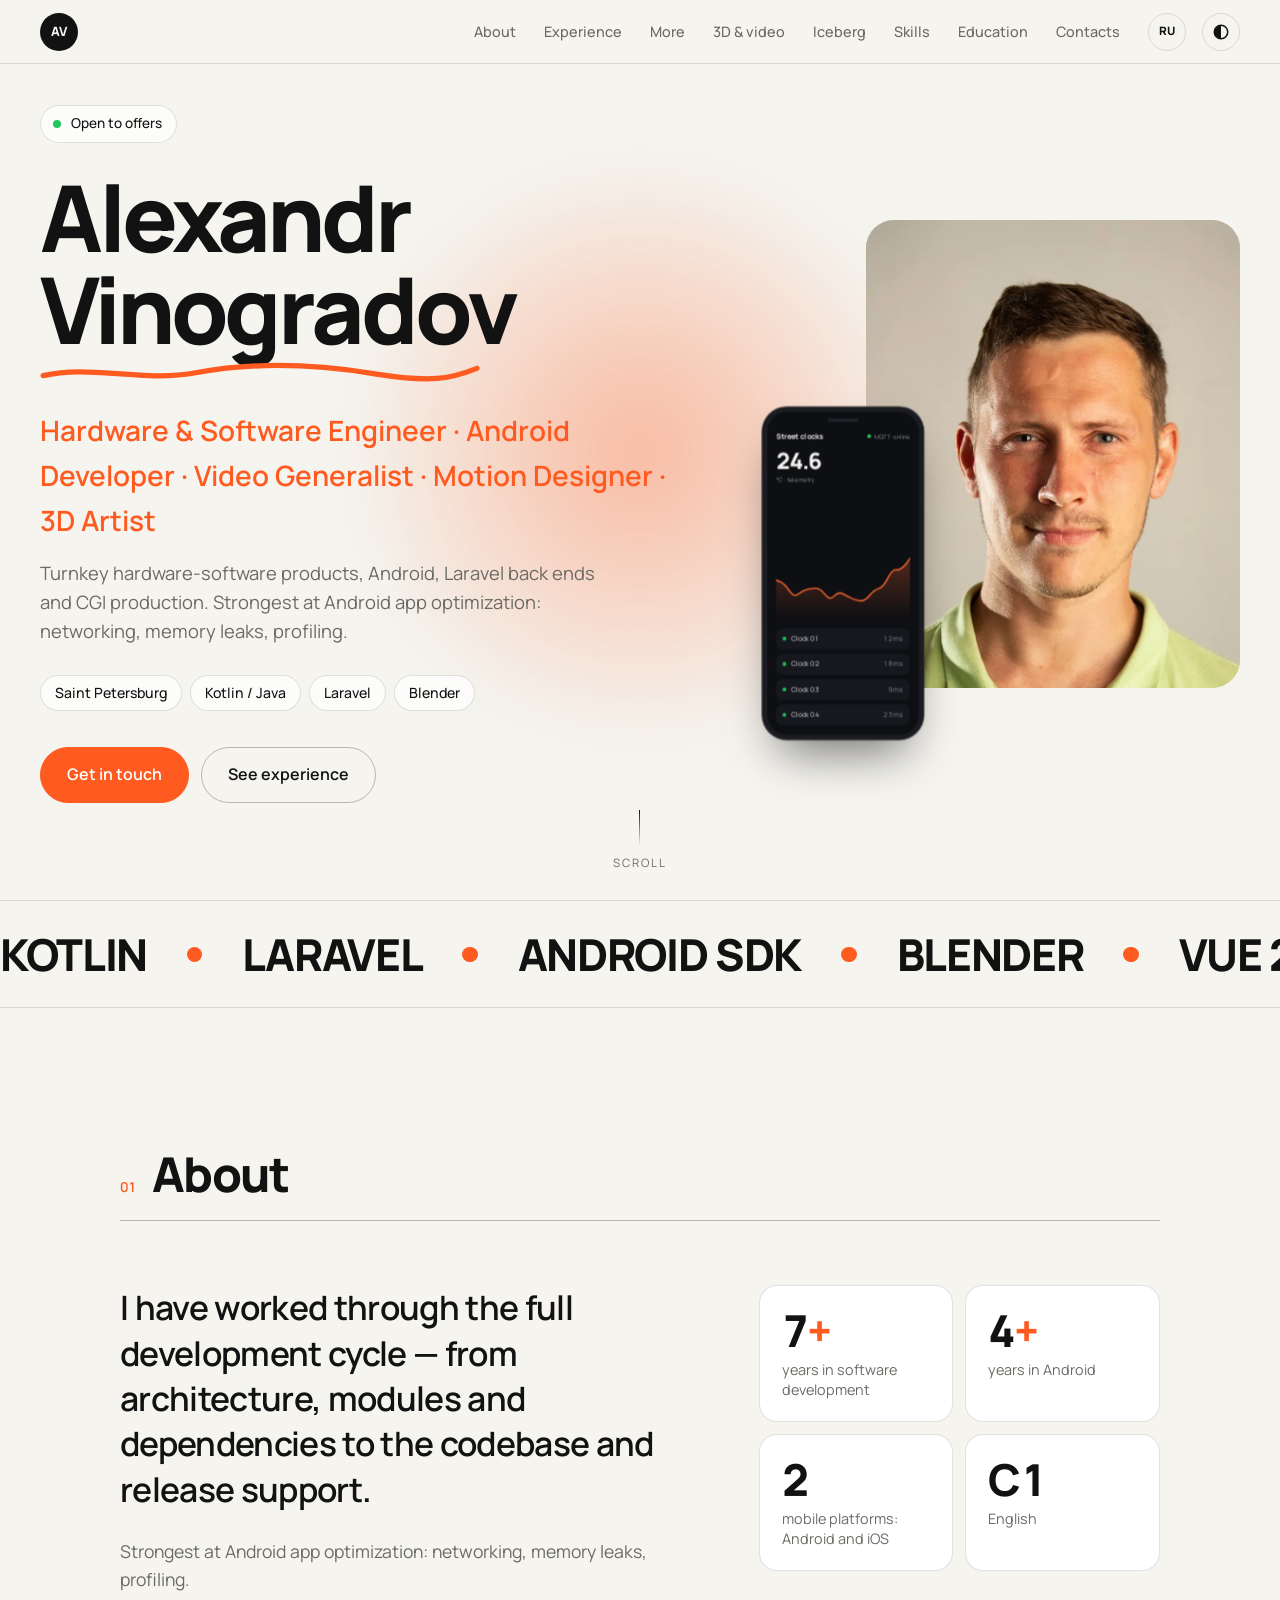
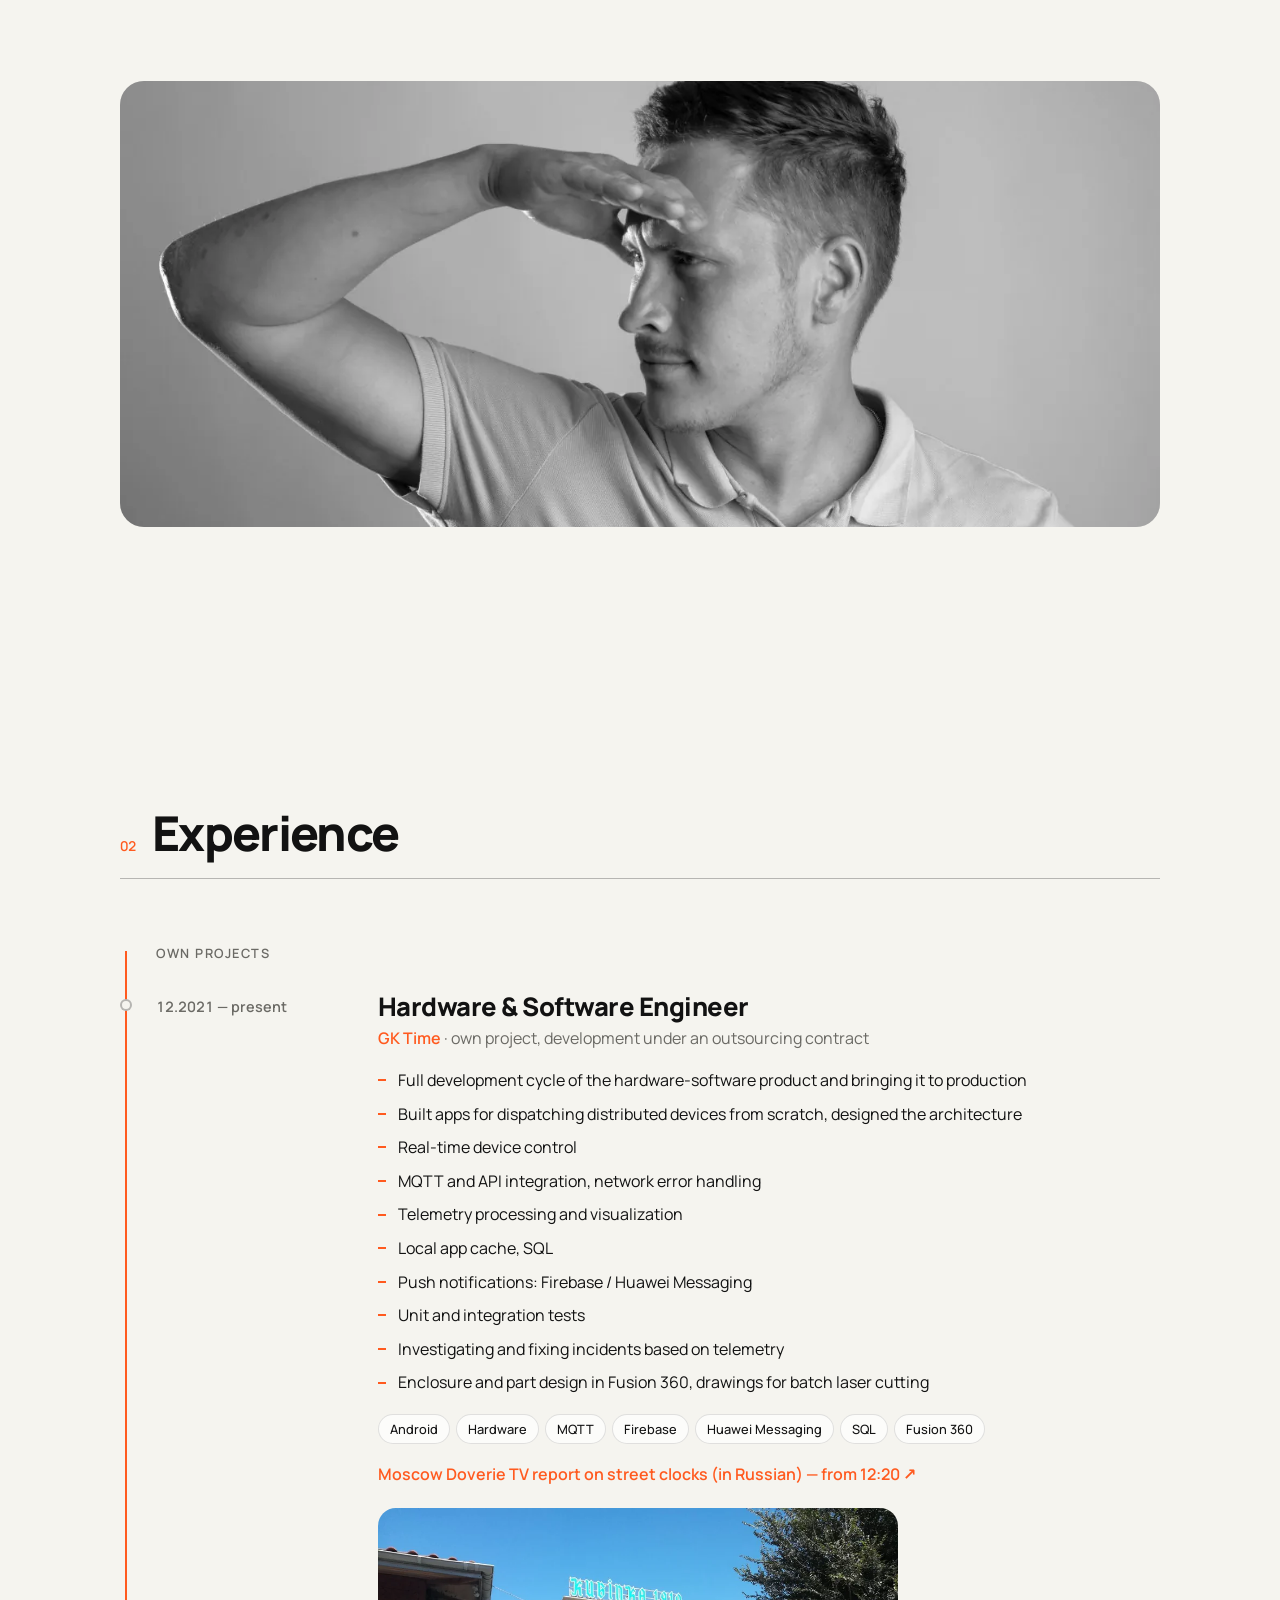
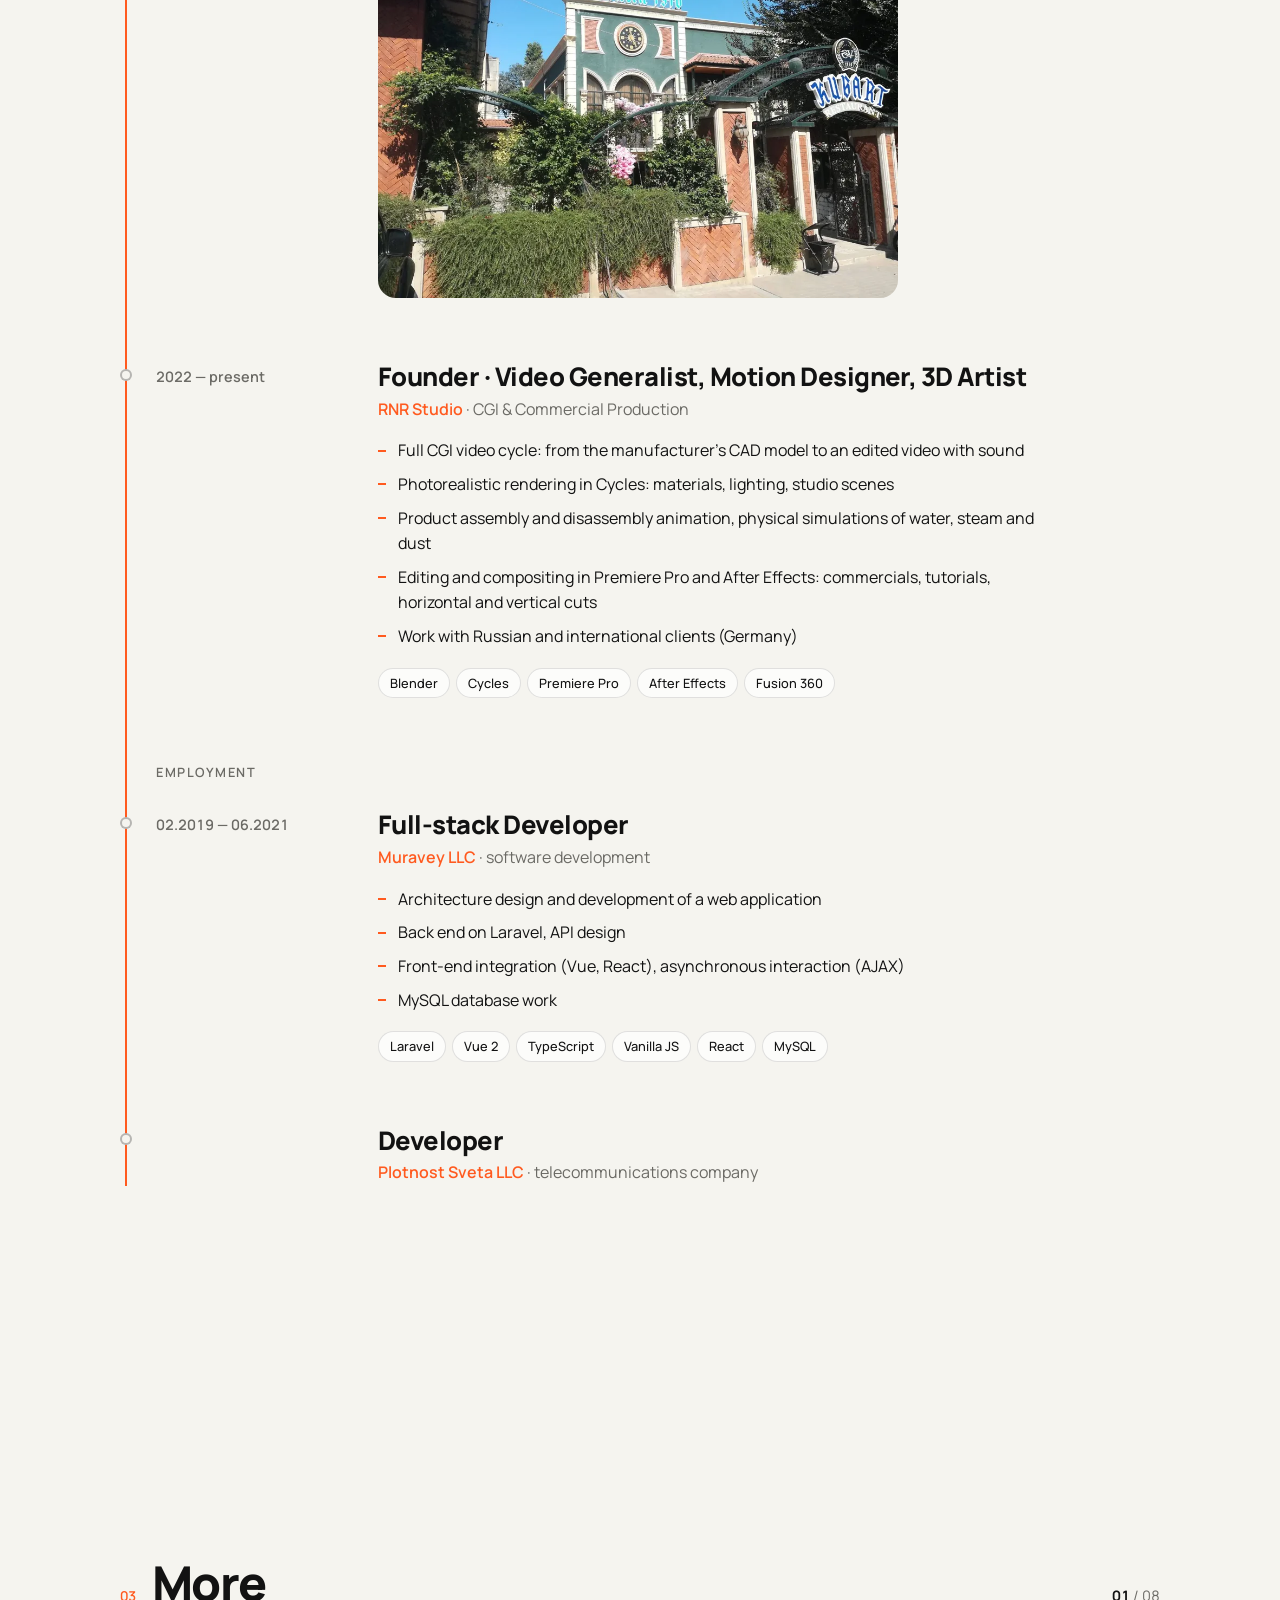
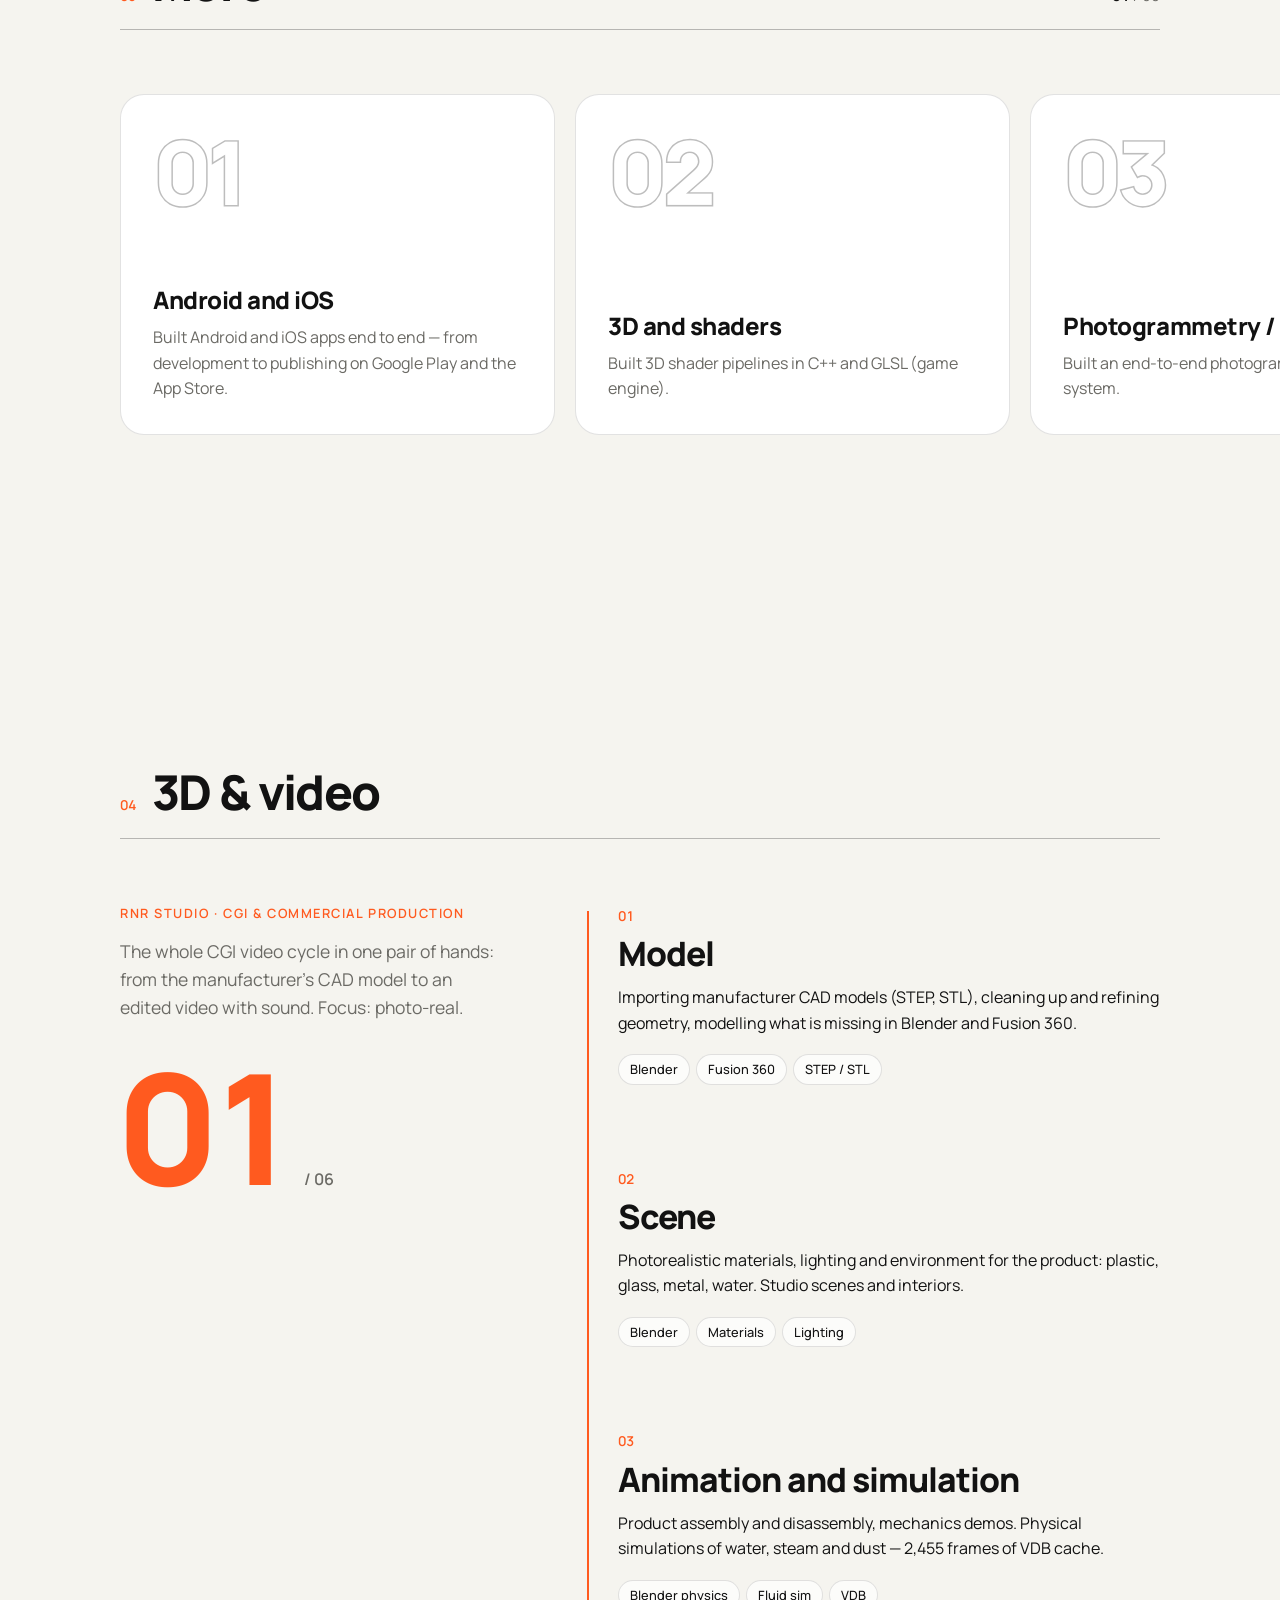
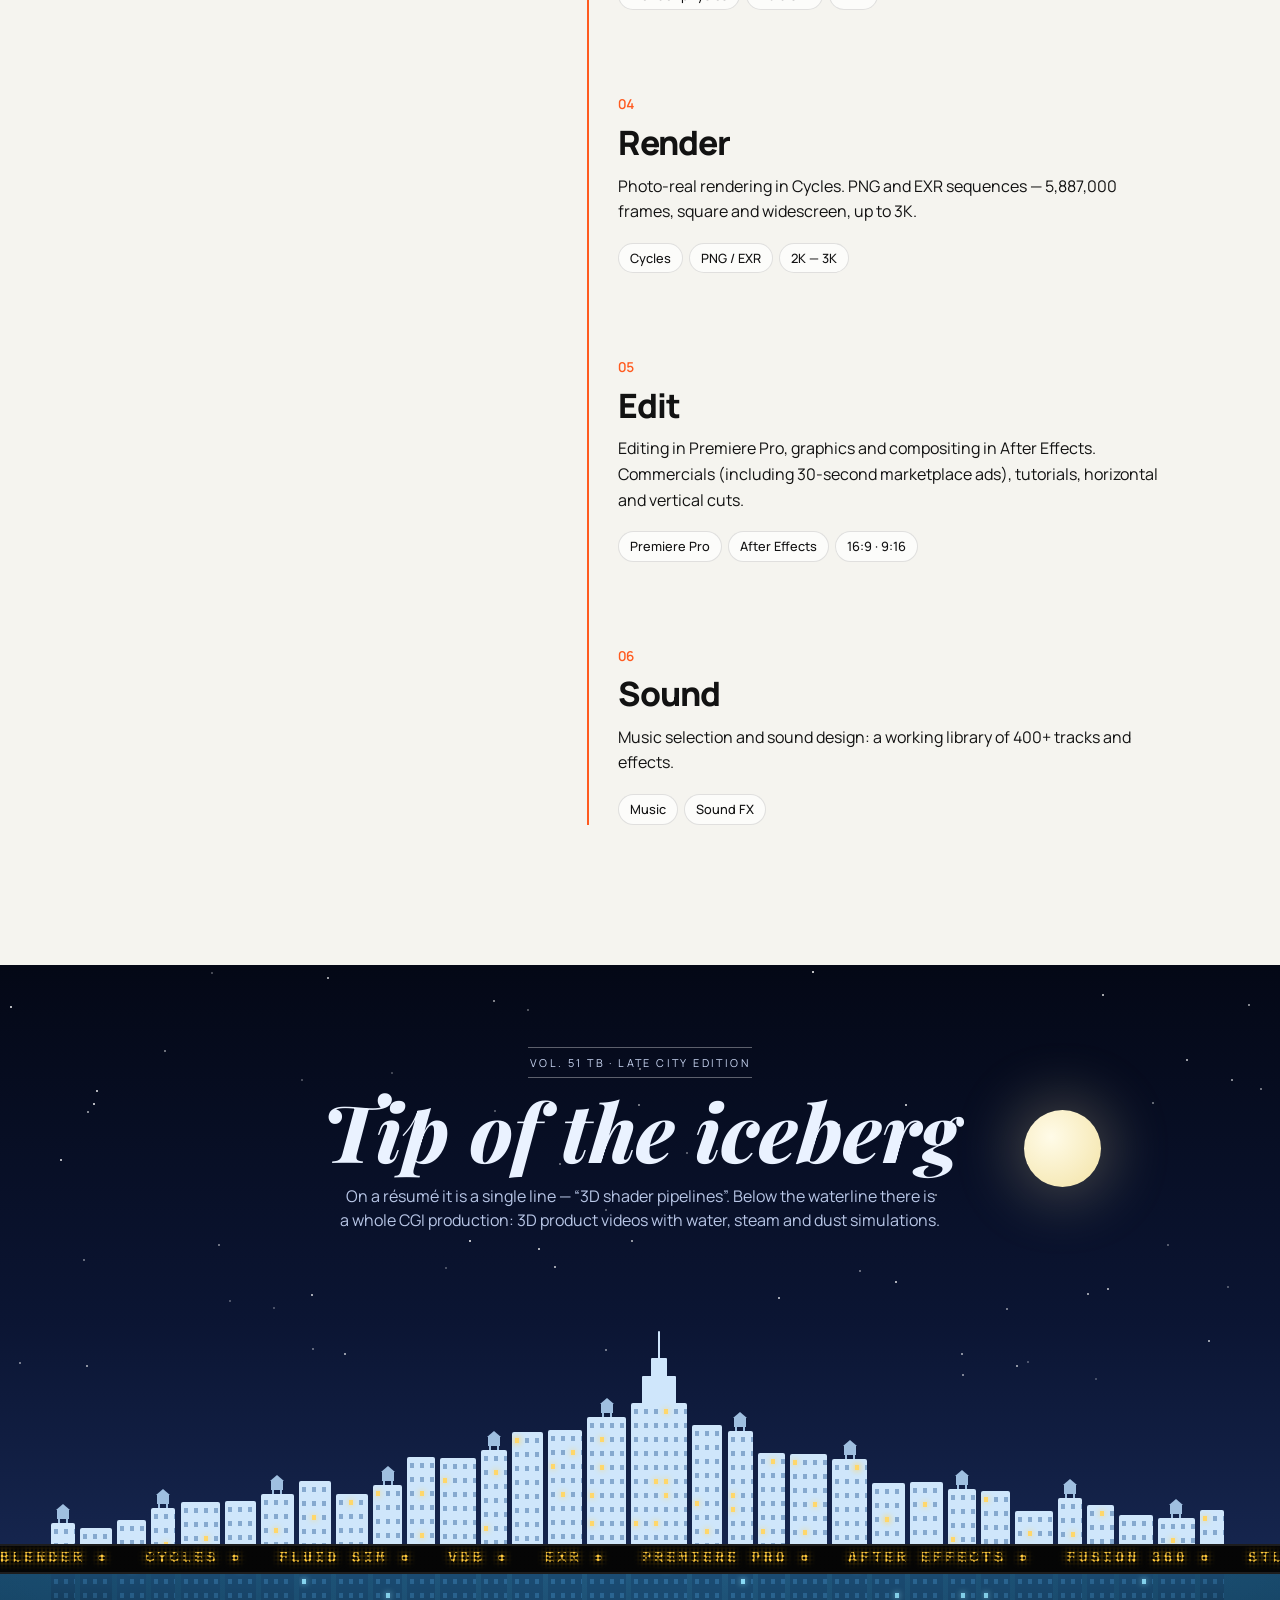
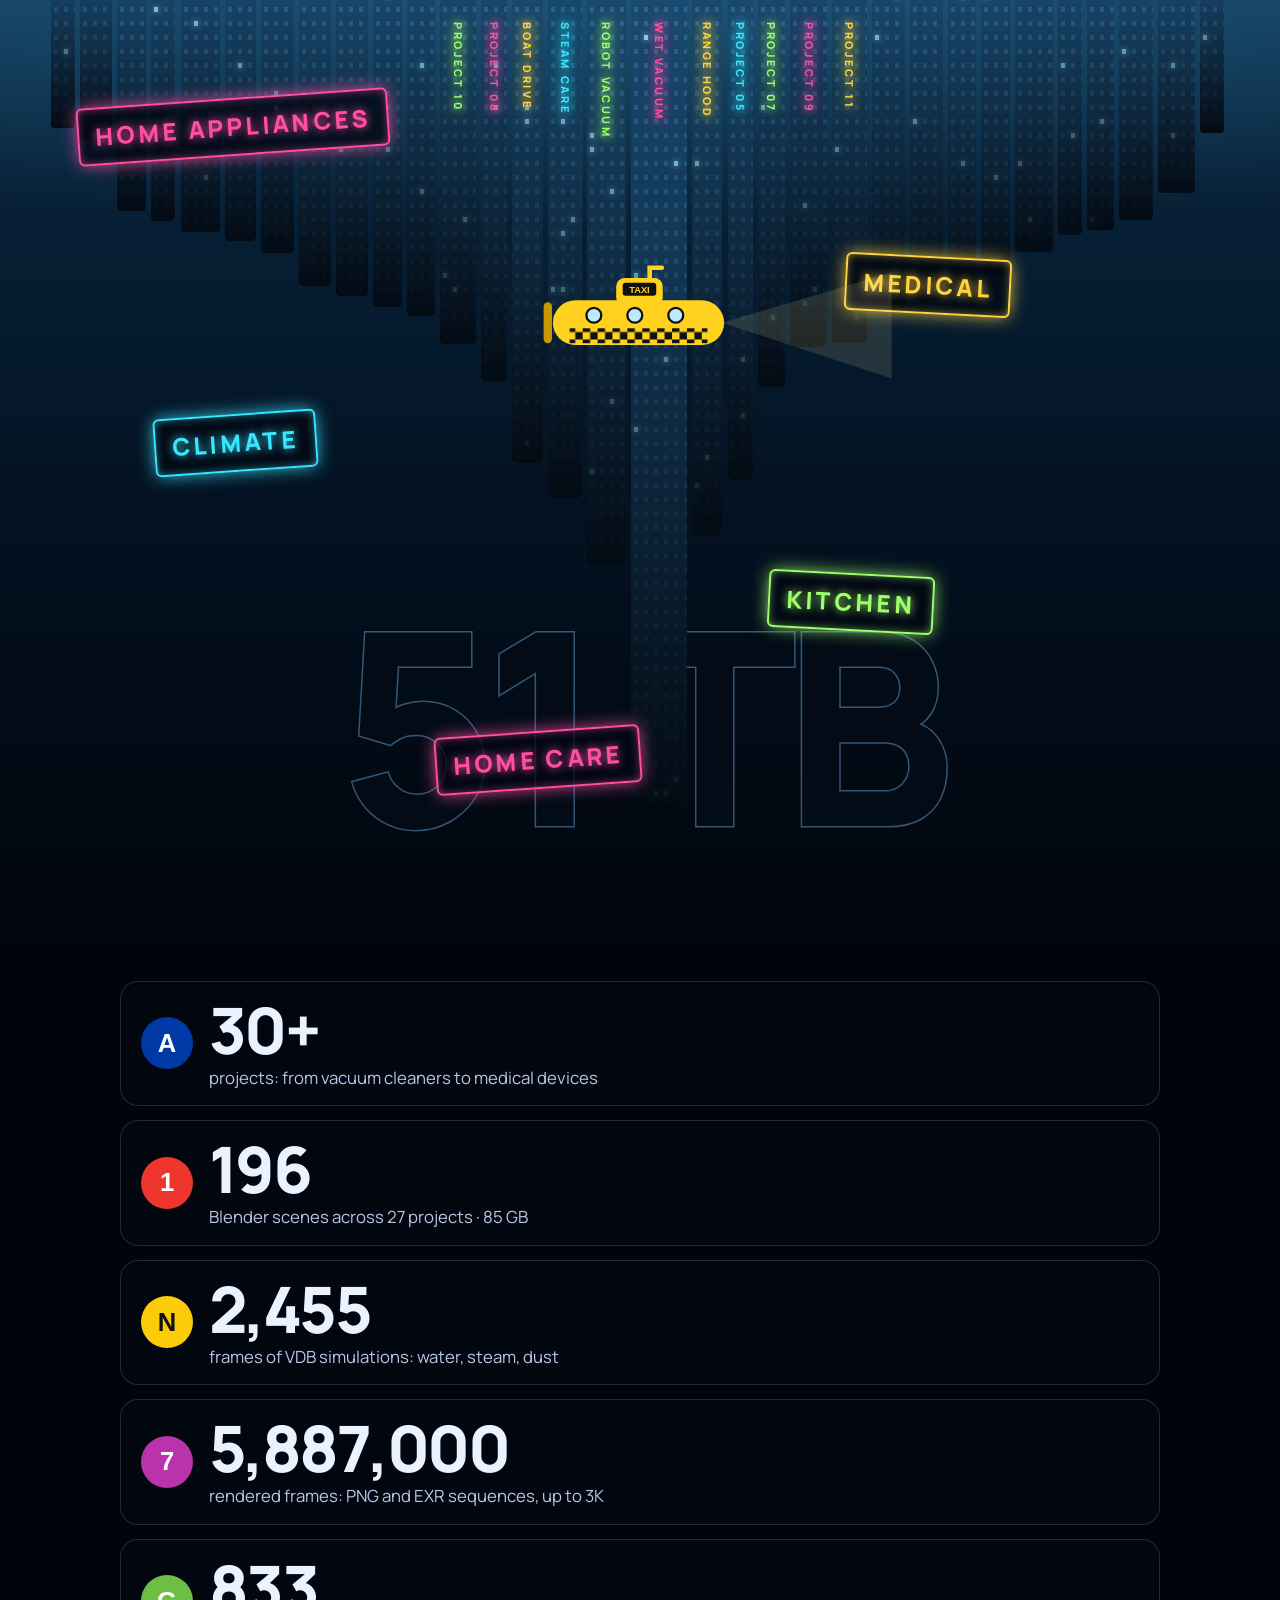
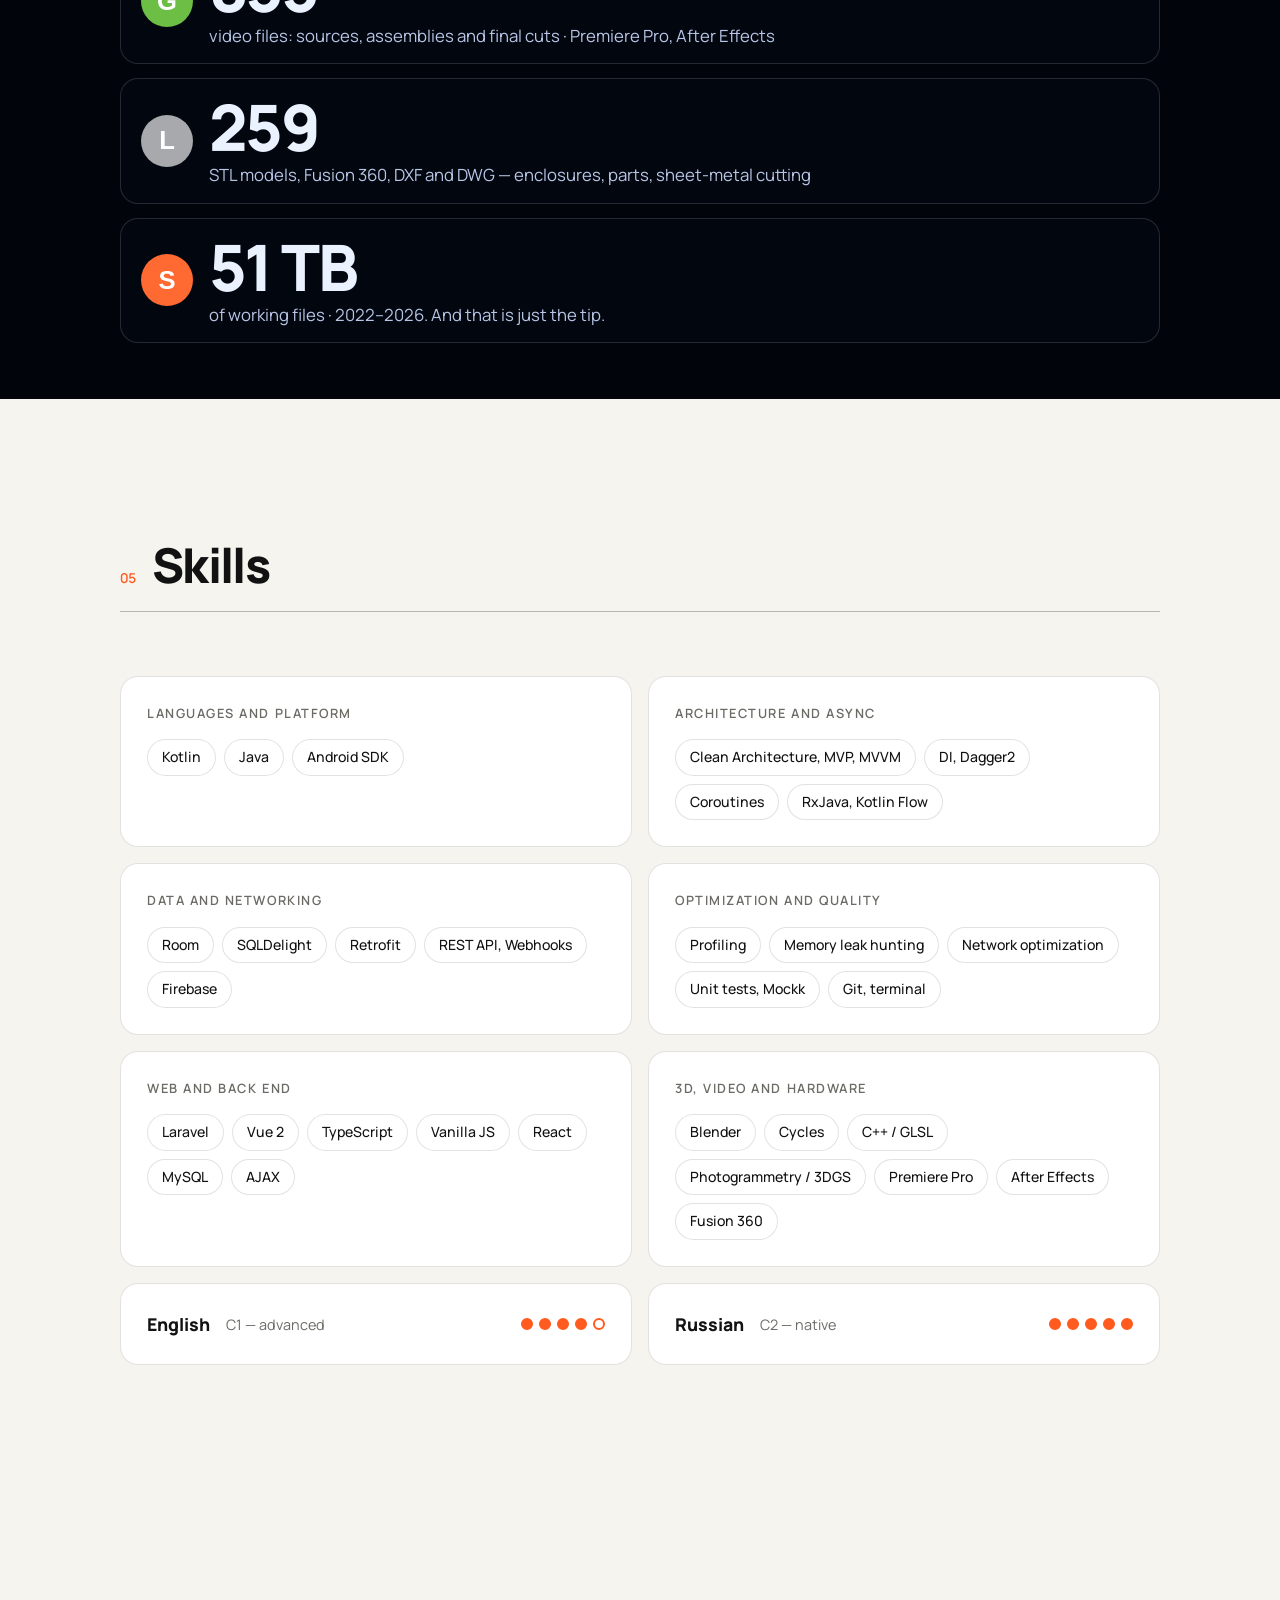
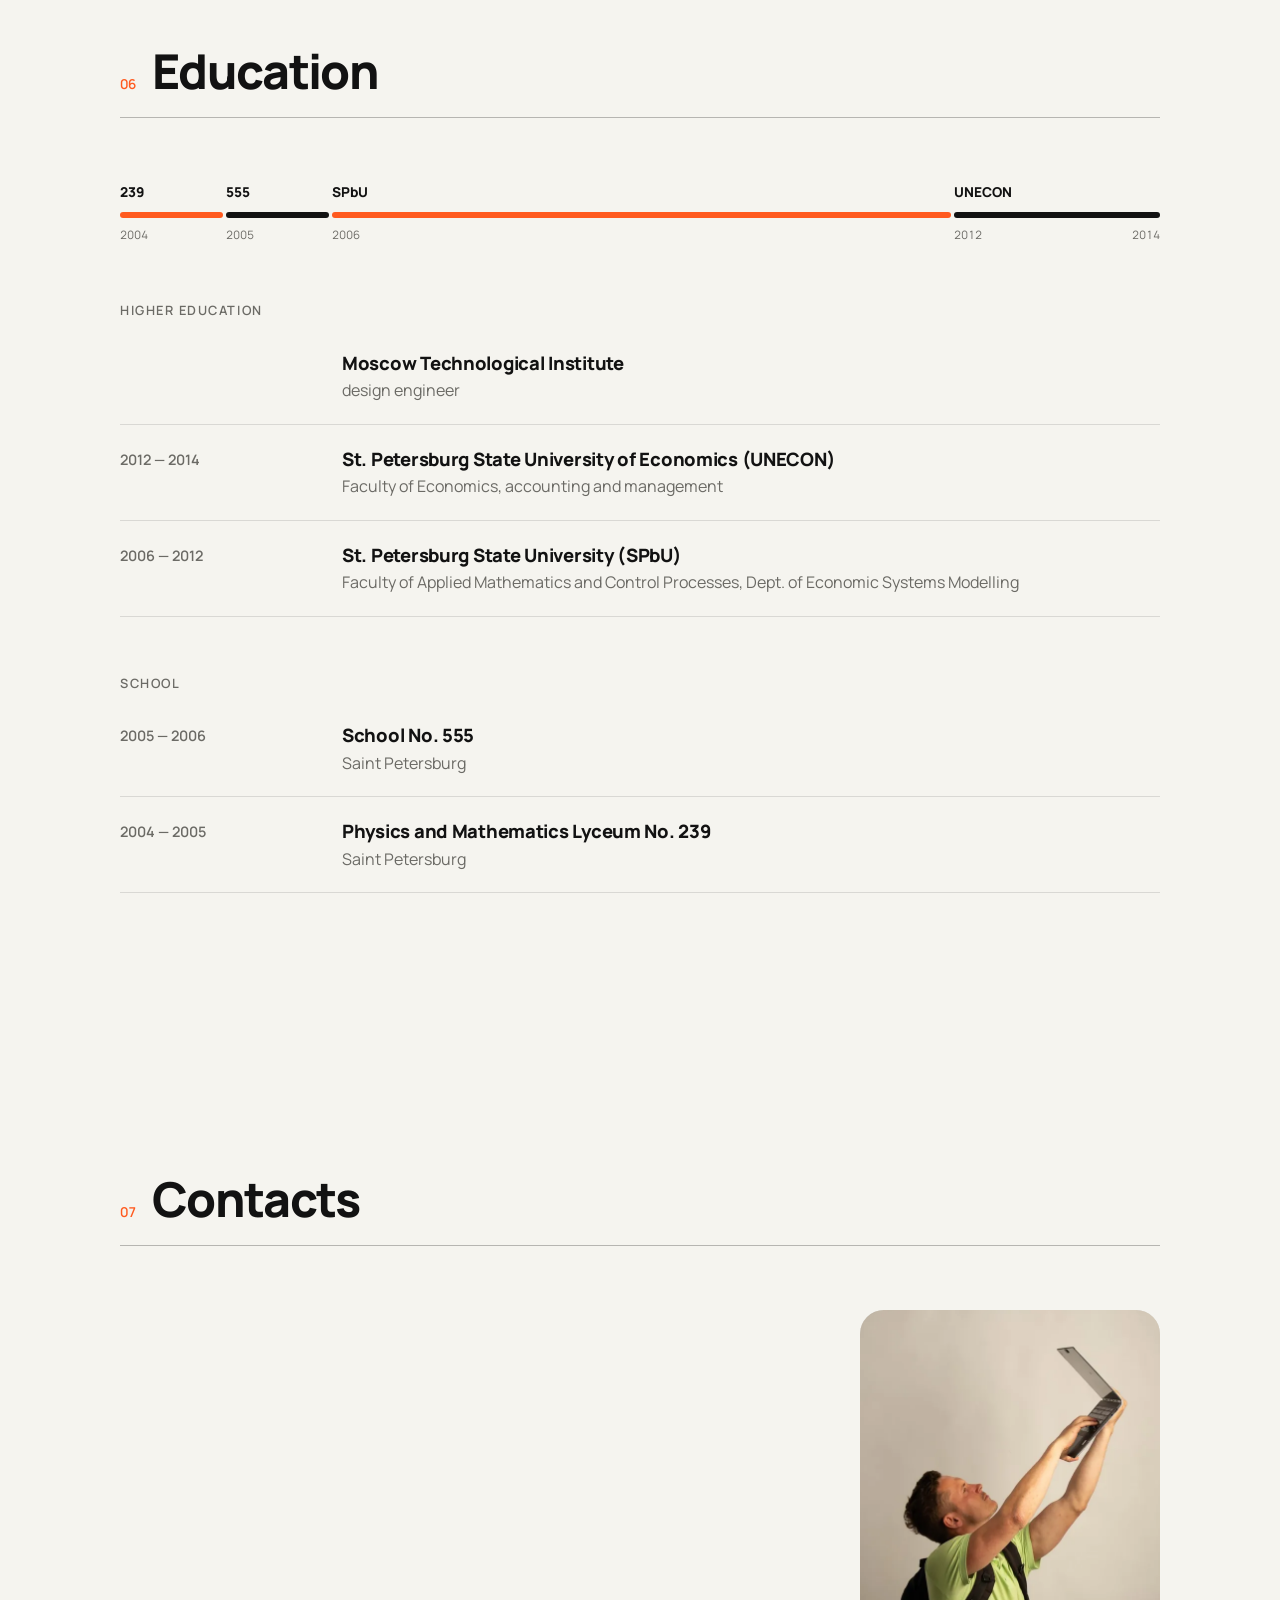
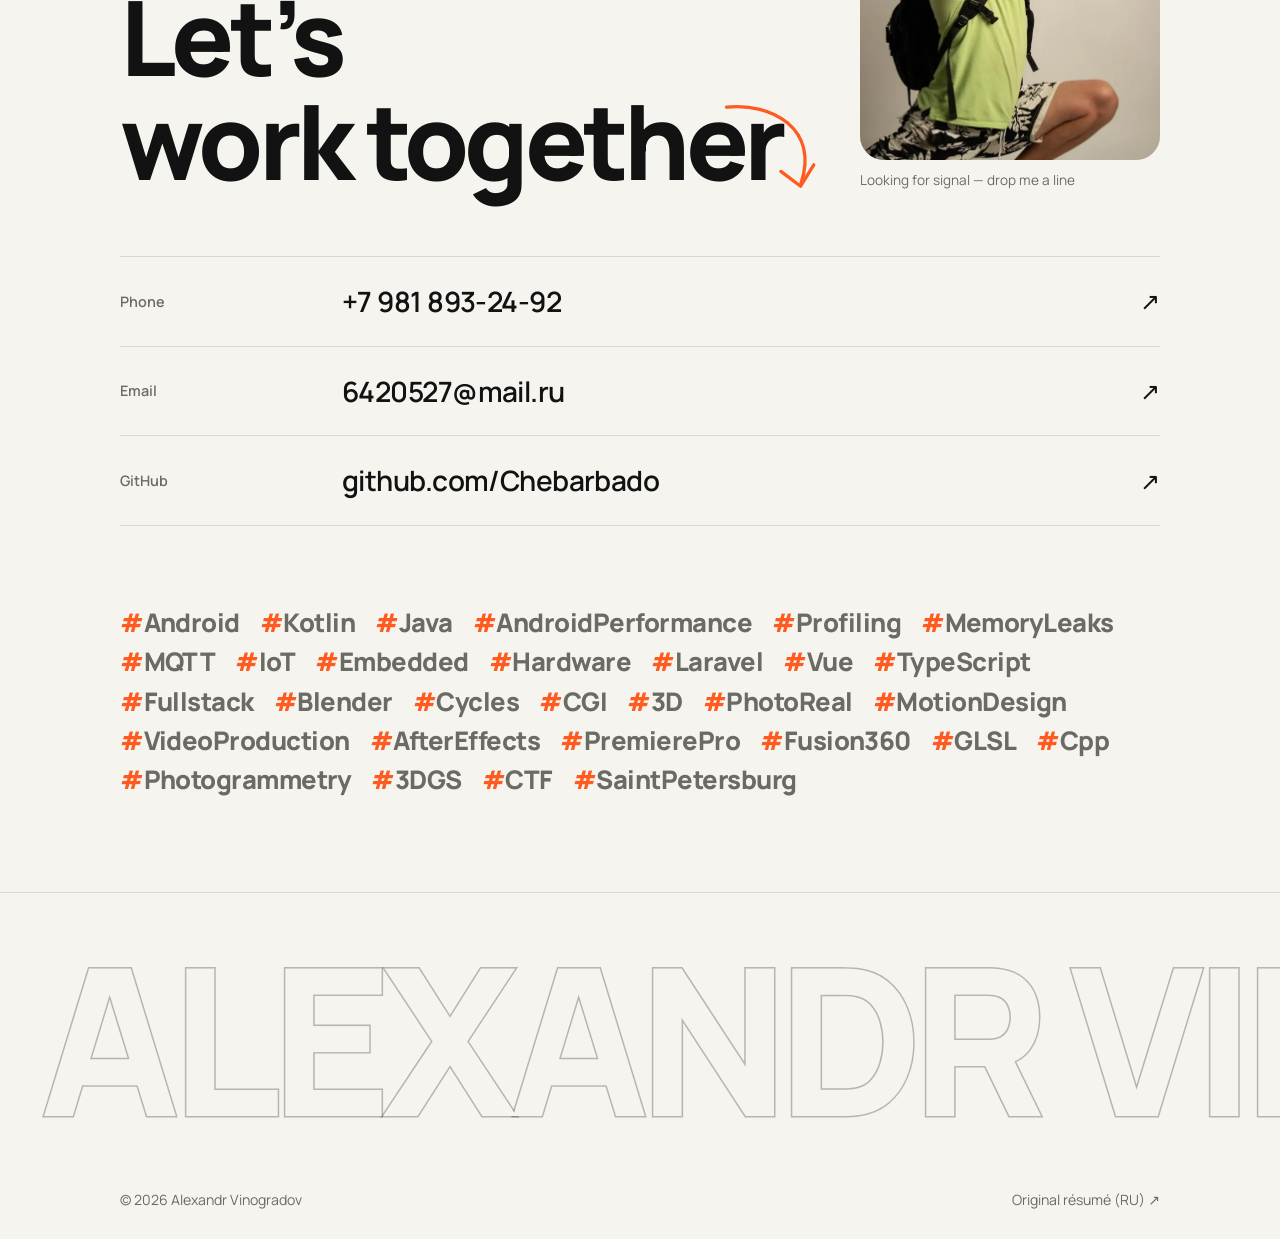
==== commit b2a2324a: "Add 3D head, pointer-driven chart, swipeable marquee and link preview - Hero portrait is rendered by" ====
--- a/index.html
+++ b/index.html
@@ -3,8 +3,26 @@
 <head>
   <meta charset="utf-8">
   <meta name="viewport" content="width=device-width, initial-scale=1">
-  <title>Резюме</title>
-  <meta name="description" content="Резюме">
+  <title>Александр Виноградов — разработчик программно-аппаратных решений, Android, CGI</title>
+  <meta name="description" content="Программно-аппаратные решения под ключ, Android, backend на Laravel и CGI-продакшн. Резюме с опытом, проектами и контактами.">
+  <meta property="og:type" content="website">
+  <meta property="og:site_name" content="Александр Виноградов">
+  <meta property="og:url" content="https://chebarbado.github.io/">
+  <meta property="og:title" content="Александр Виноградов — hardware &amp; software, Android, CGI">
+  <meta property="og:description" content="Программно-аппаратные решения под ключ, Android, Laravel и CGI-продакшн. Живое резюме: опыт, проекты, контакты.">
+  <meta property="og:image" content="https://chebarbado.github.io/img/og.jpg">
+  <meta property="og:image:type" content="image/jpeg">
+  <meta property="og:image:width" content="1200">
+  <meta property="og:image:height" content="630">
+  <meta property="og:image:alt" content="Александр Виноградов — разработчик программно-аппаратных решений, Android, CGI">
+  <meta property="og:locale" content="ru_RU">
+  <meta property="og:locale:alternate" content="en_US">
+  <meta name="twitter:card" content="summary_large_image">
+  <meta name="twitter:title" content="Александр Виноградов — hardware &amp; software, Android, CGI">
+  <meta name="twitter:description" content="Программно-аппаратные решения под ключ, Android, Laravel и CGI-продакшн.">
+  <meta name="twitter:image" content="https://chebarbado.github.io/img/og.jpg">
+  <meta name="theme-color" content="#0d0d0f">
+  <link rel="canonical" href="https://chebarbado.github.io/">
   <meta name="keywords" content="">
   <meta name="color-scheme" content="light dark">
   <script>
--- a/css/style.css
+++ b/css/style.css
@@ -354,6 +354,9 @@
   overflow: hidden;
   background: var(--line);
 }
+.hero__photo { position: relative; }
+.hero__photo canvas { position: absolute; inset: 0; width: 100%; height: 100%; display: block; }
+.hero__photo.is-3d img { opacity: 0; } /* картинка остаётся для alt, печати и режима без WebGL */
 .hero__photo img {
   display: block;
   width: 108%;
@@ -495,6 +498,8 @@
   border-block: 1px solid var(--line);
   padding-block: 18px;
 }
+.marquee.is-draggable { cursor: grab; touch-action: pan-y; user-select: none; -webkit-user-select: none; }
+.marquee.is-draggable:active { cursor: grabbing; }
 .marquee__track {
   display: flex;
   width: max-content;
@@ -1262,6 +1267,18 @@
 }
 
 .berg__gauge, .berg__bubbles, .berg__sub { display: none; }
+/* статичный режим (reduced motion / без GSAP): лодка просто стоит в толще воды */
+.berg:not(.is-live) .berg__sub {
+  position: absolute;
+  left: 50%;
+  top: calc(var(--sky) + 34vh);
+  z-index: 2;
+  display: block;
+  width: clamp(120px, 16vw, 220px);
+  height: auto;
+  margin-left: clamp(-110px, -8vw, -60px);
+  overflow: visible;
+}
 .berg.is-live .berg__sub {
   position: absolute;
   left: 0;
@@ -1402,6 +1419,7 @@
   .hero__device.has-photo { display: block !important; float: right; margin: 0 0 12px 24px; }
   .phone-wrap, .about__photo, .contacts__photo { display: none !important; }
   .hero__photo { width: 120px; aspect-ratio: 1; border-radius: 12px; }
+  .hero__photo canvas { display: none !important; }
   .hero__title { font-size: 2.5rem; }
   .section { padding-block: 20px; }
   .other { position: static !important; min-height: 0; display: block; padding-block: 20px; }
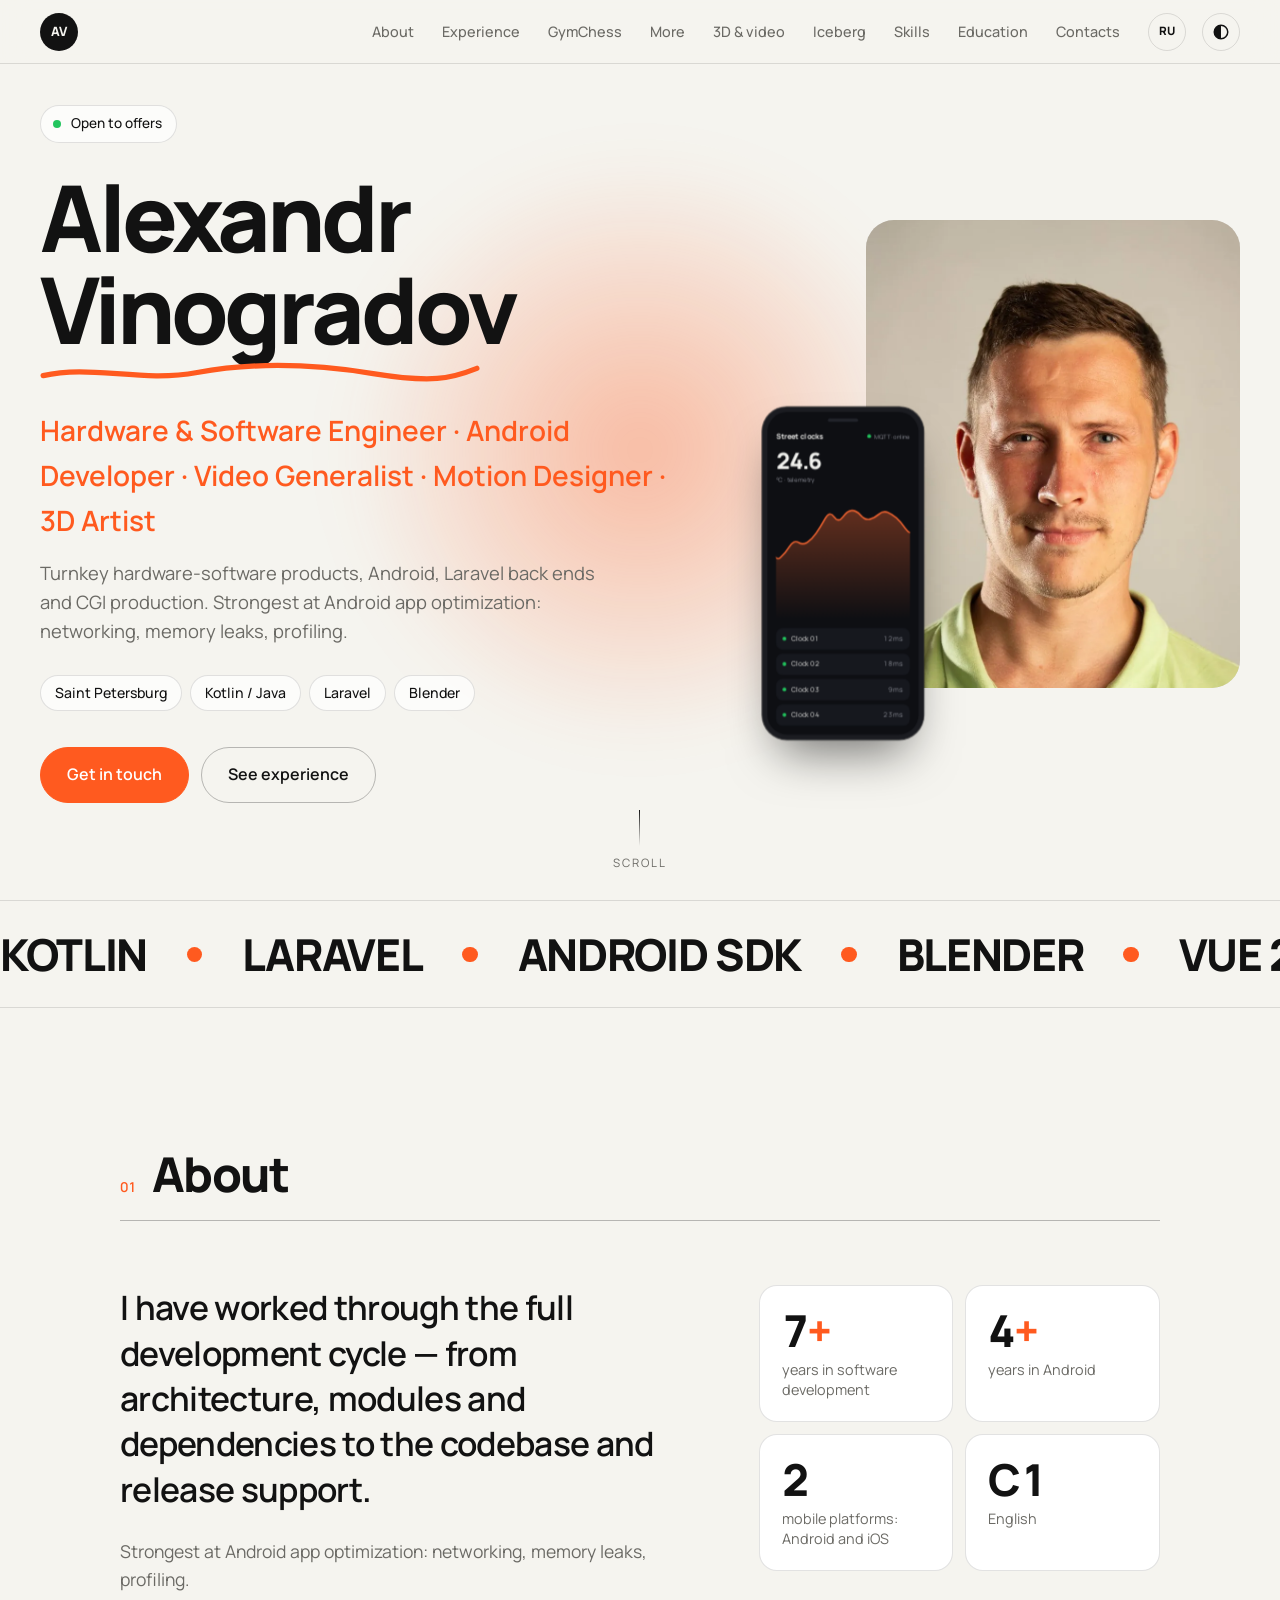
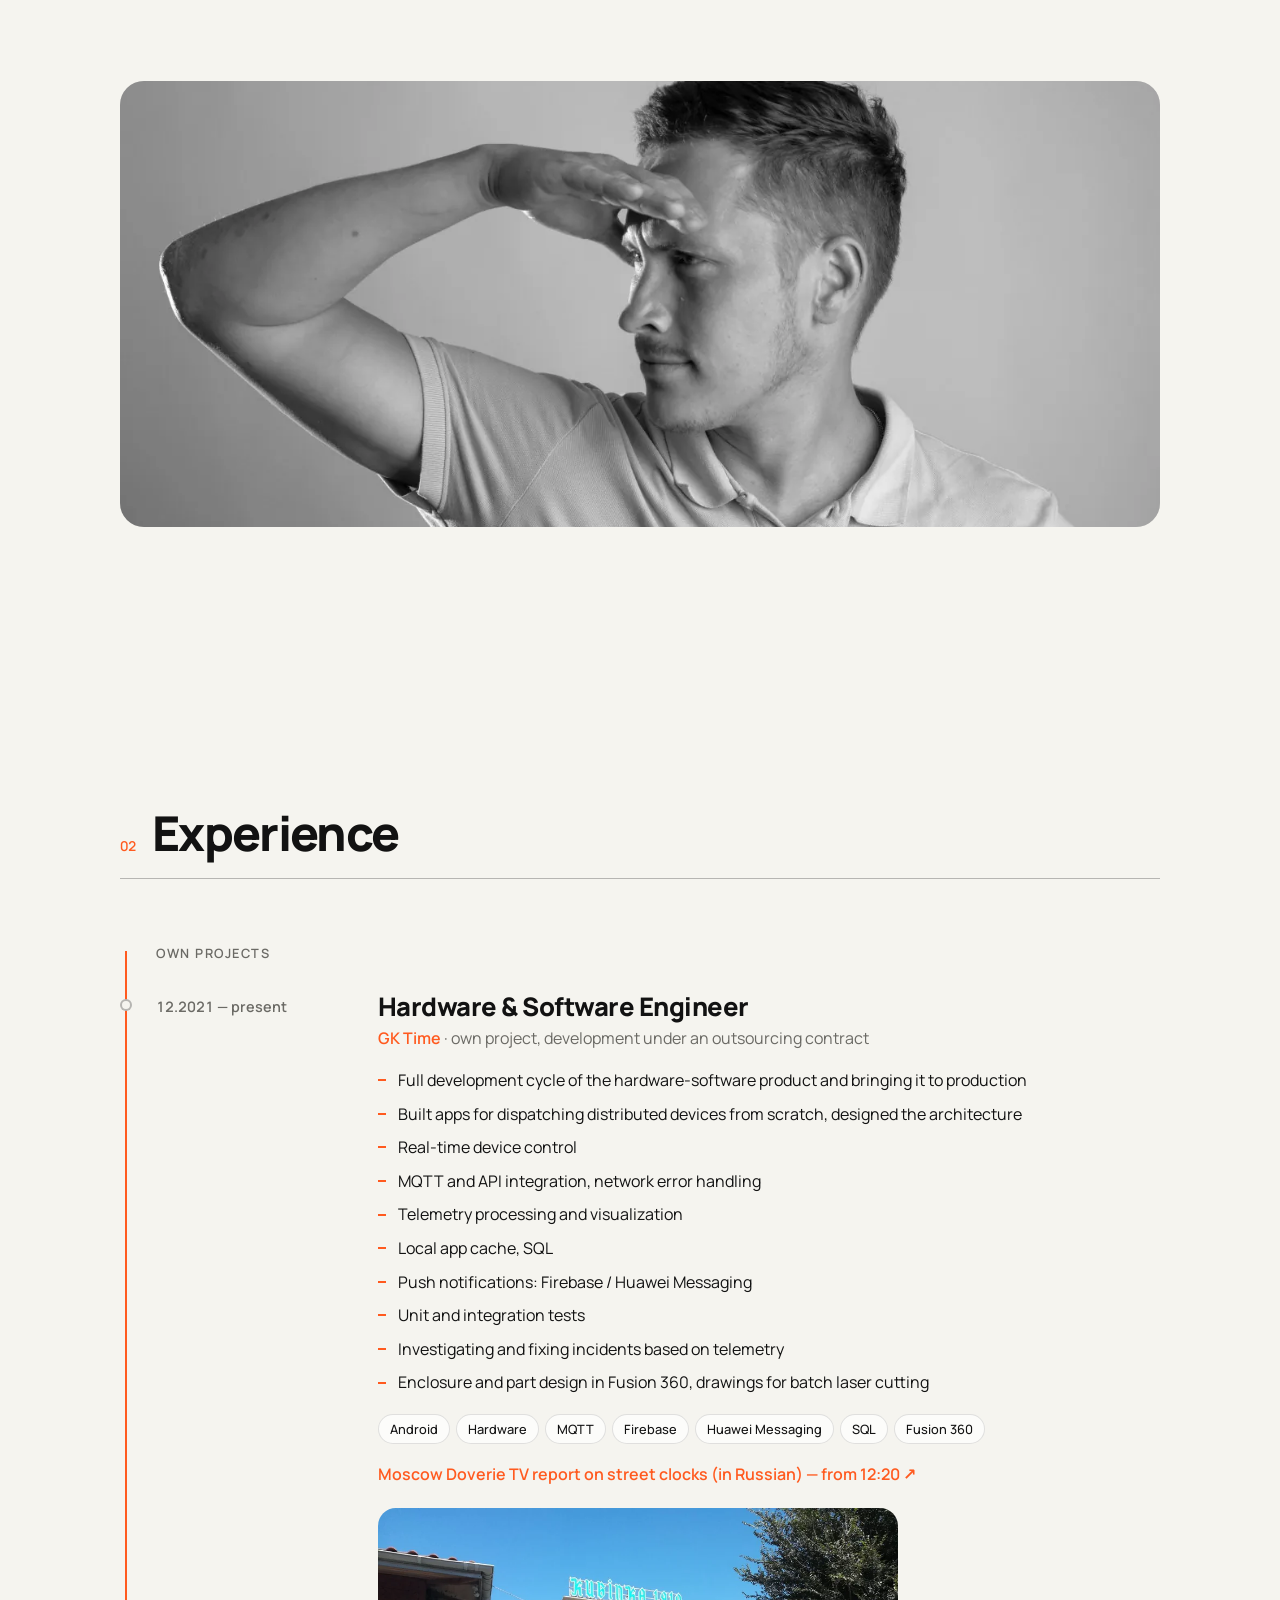
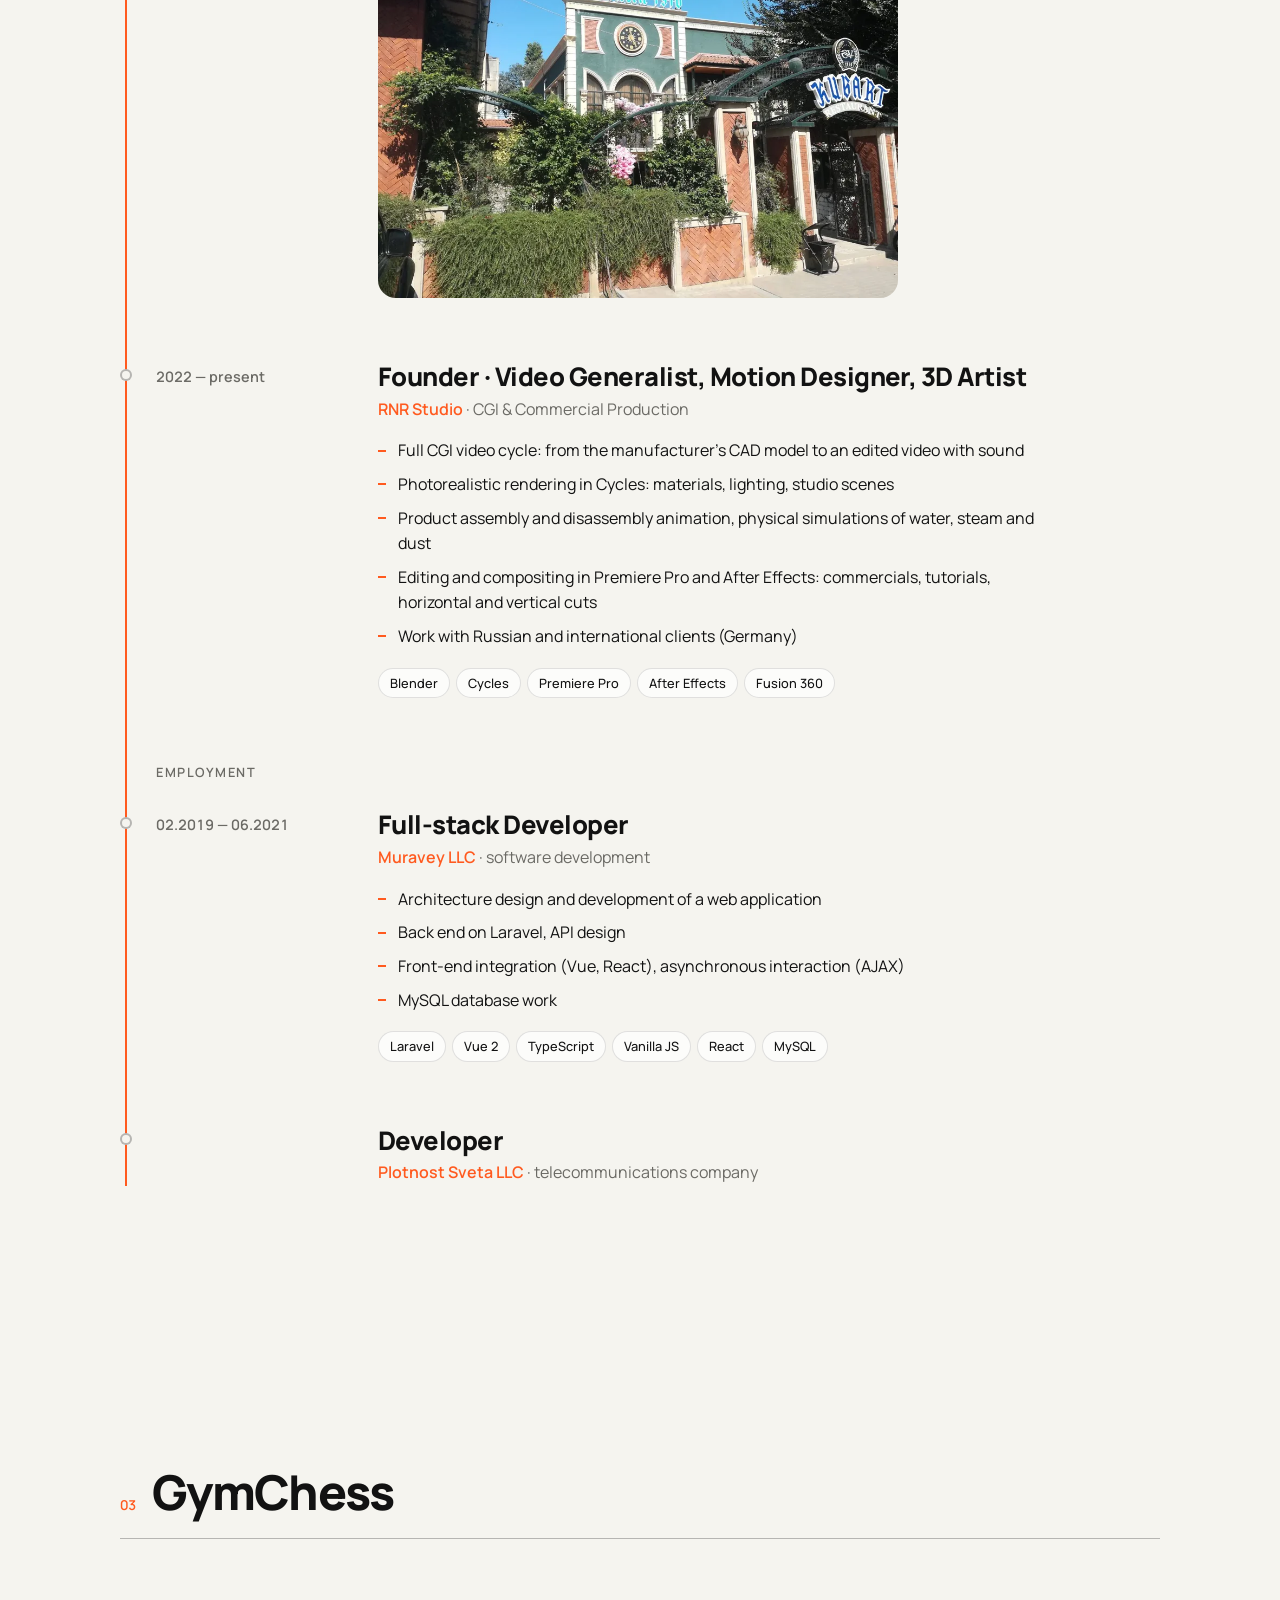
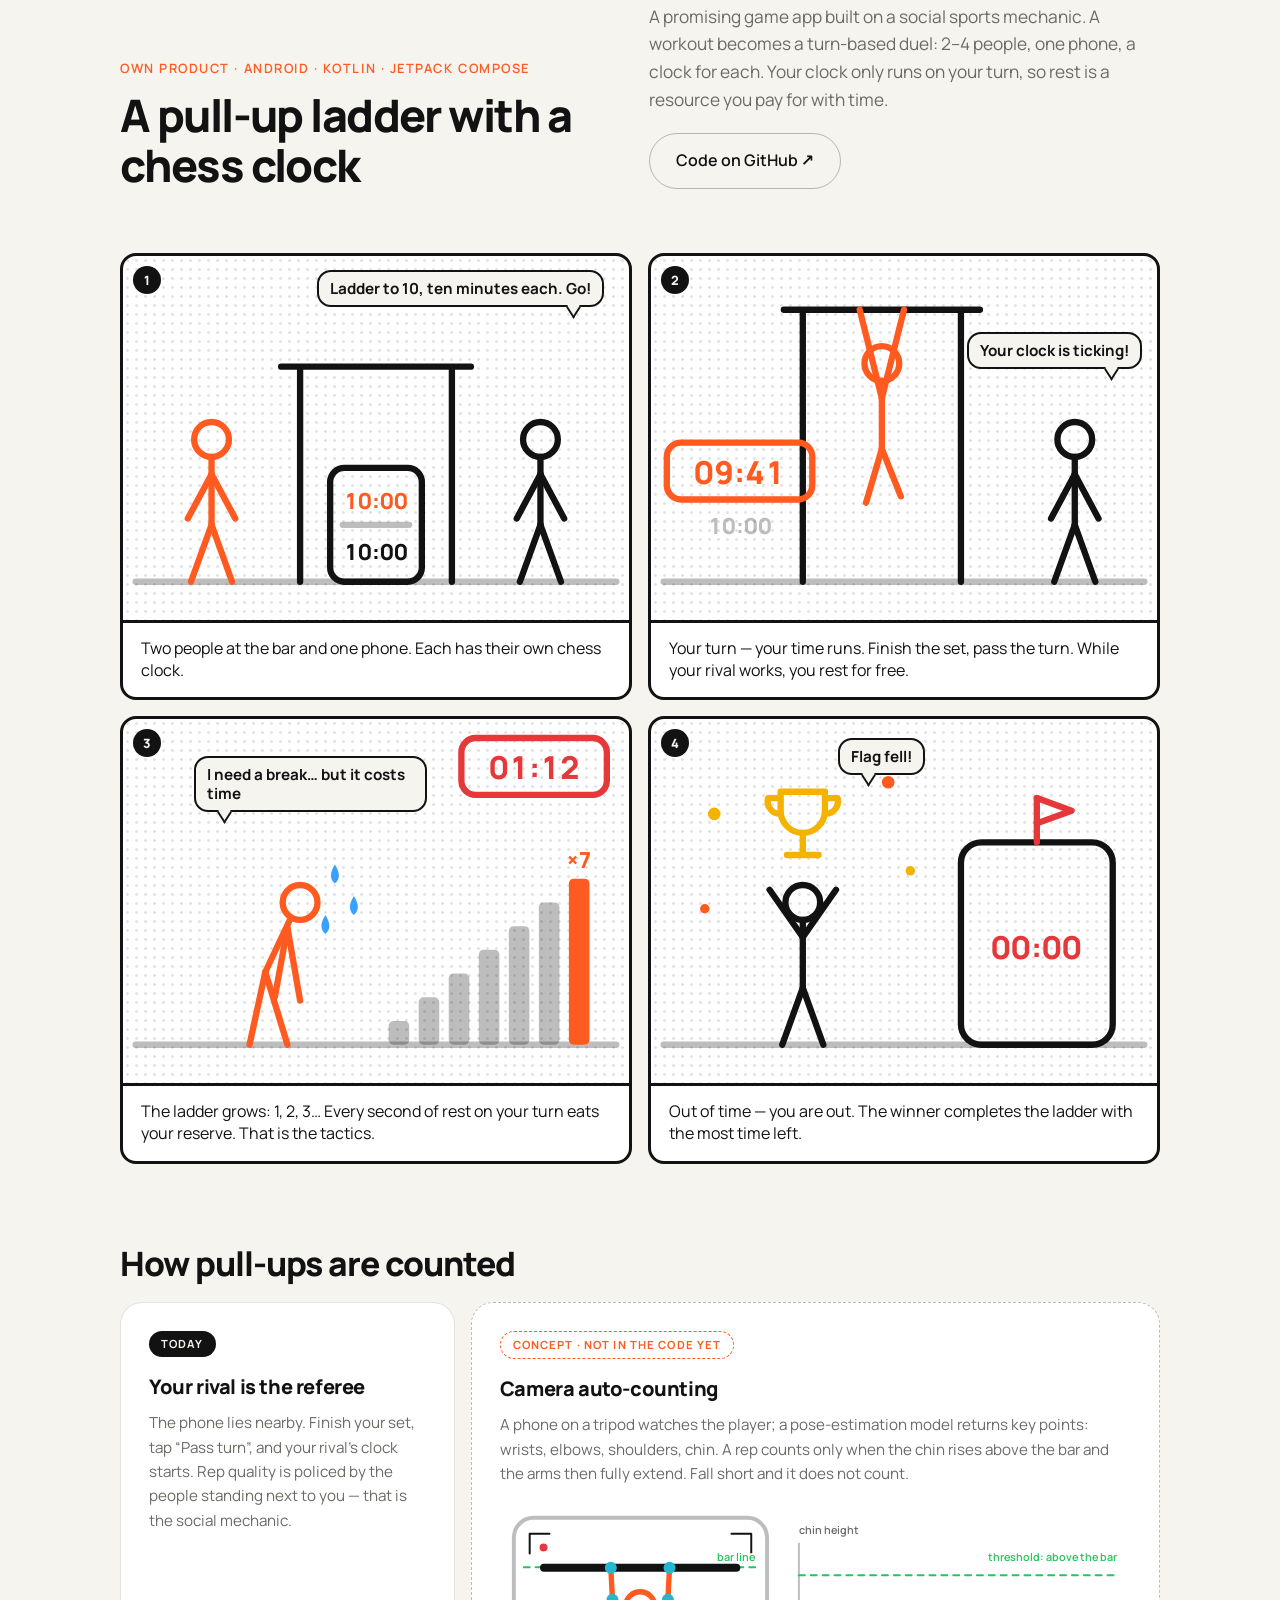
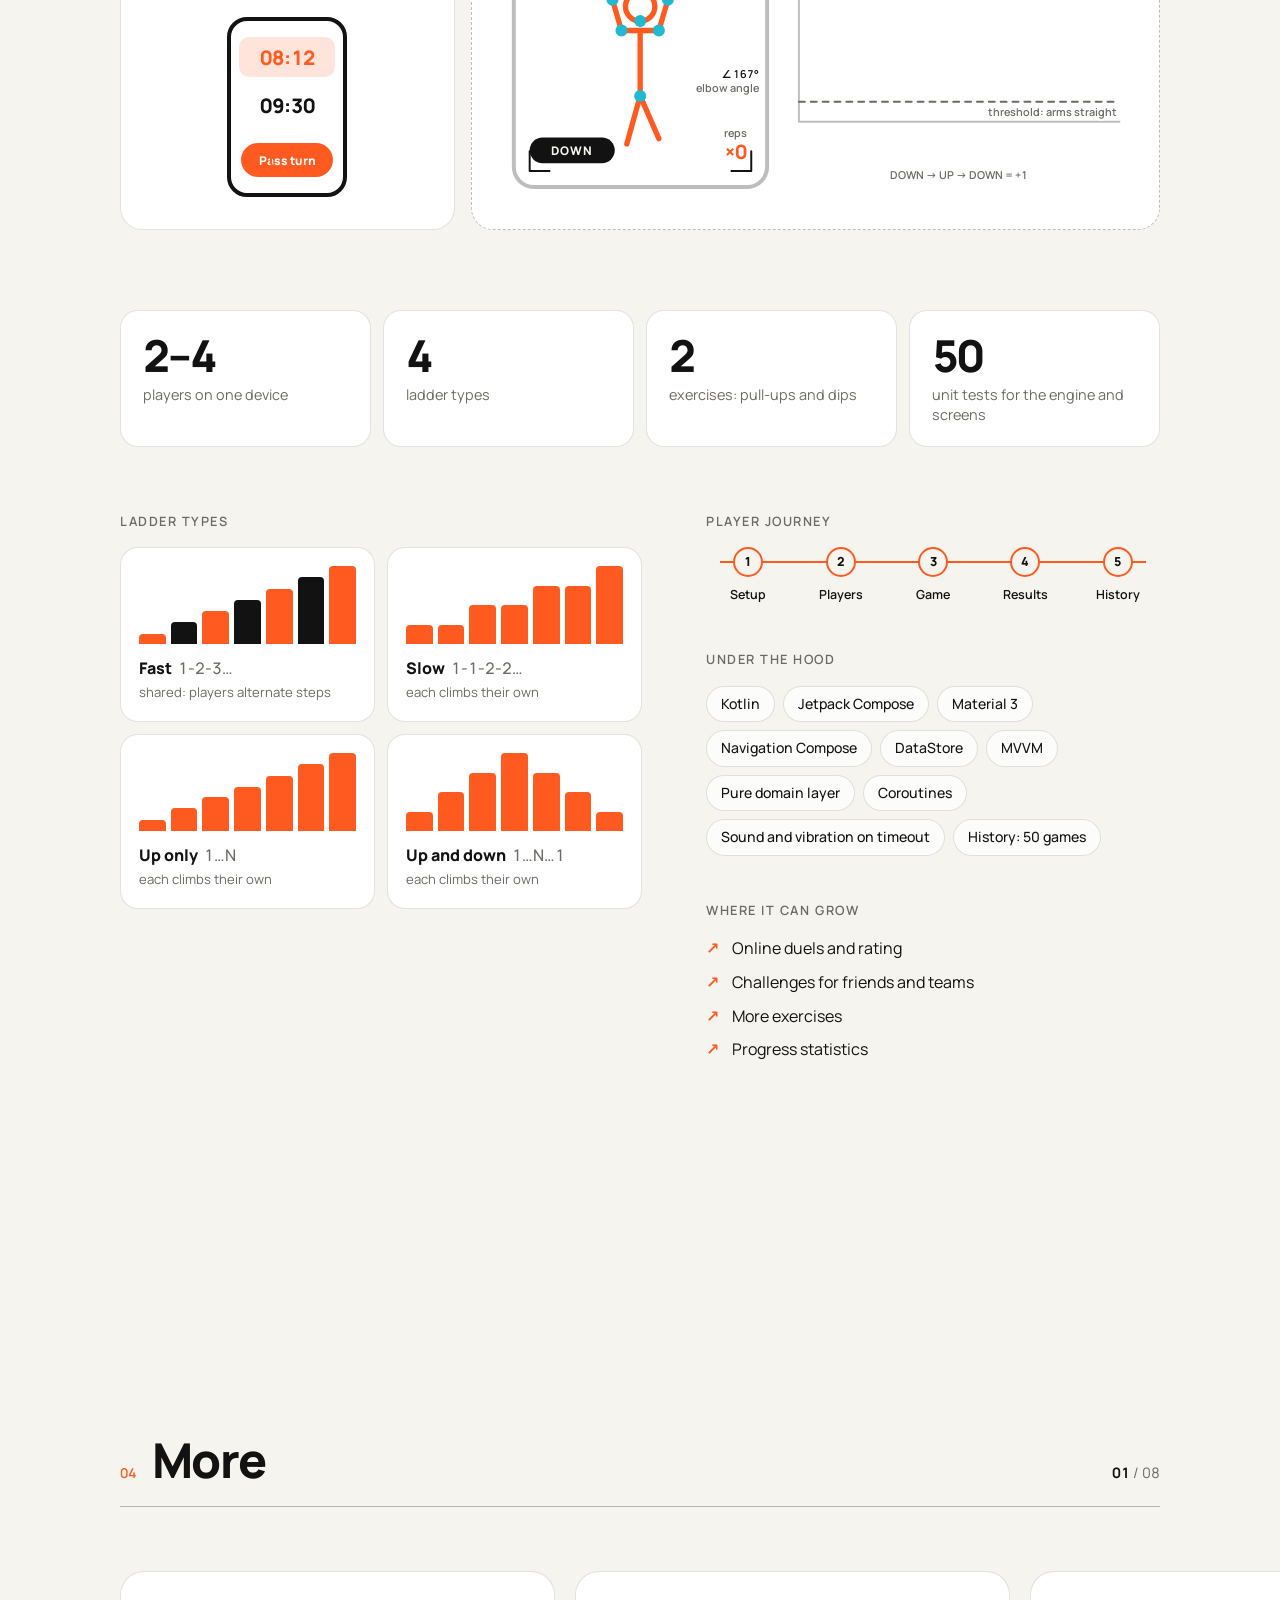
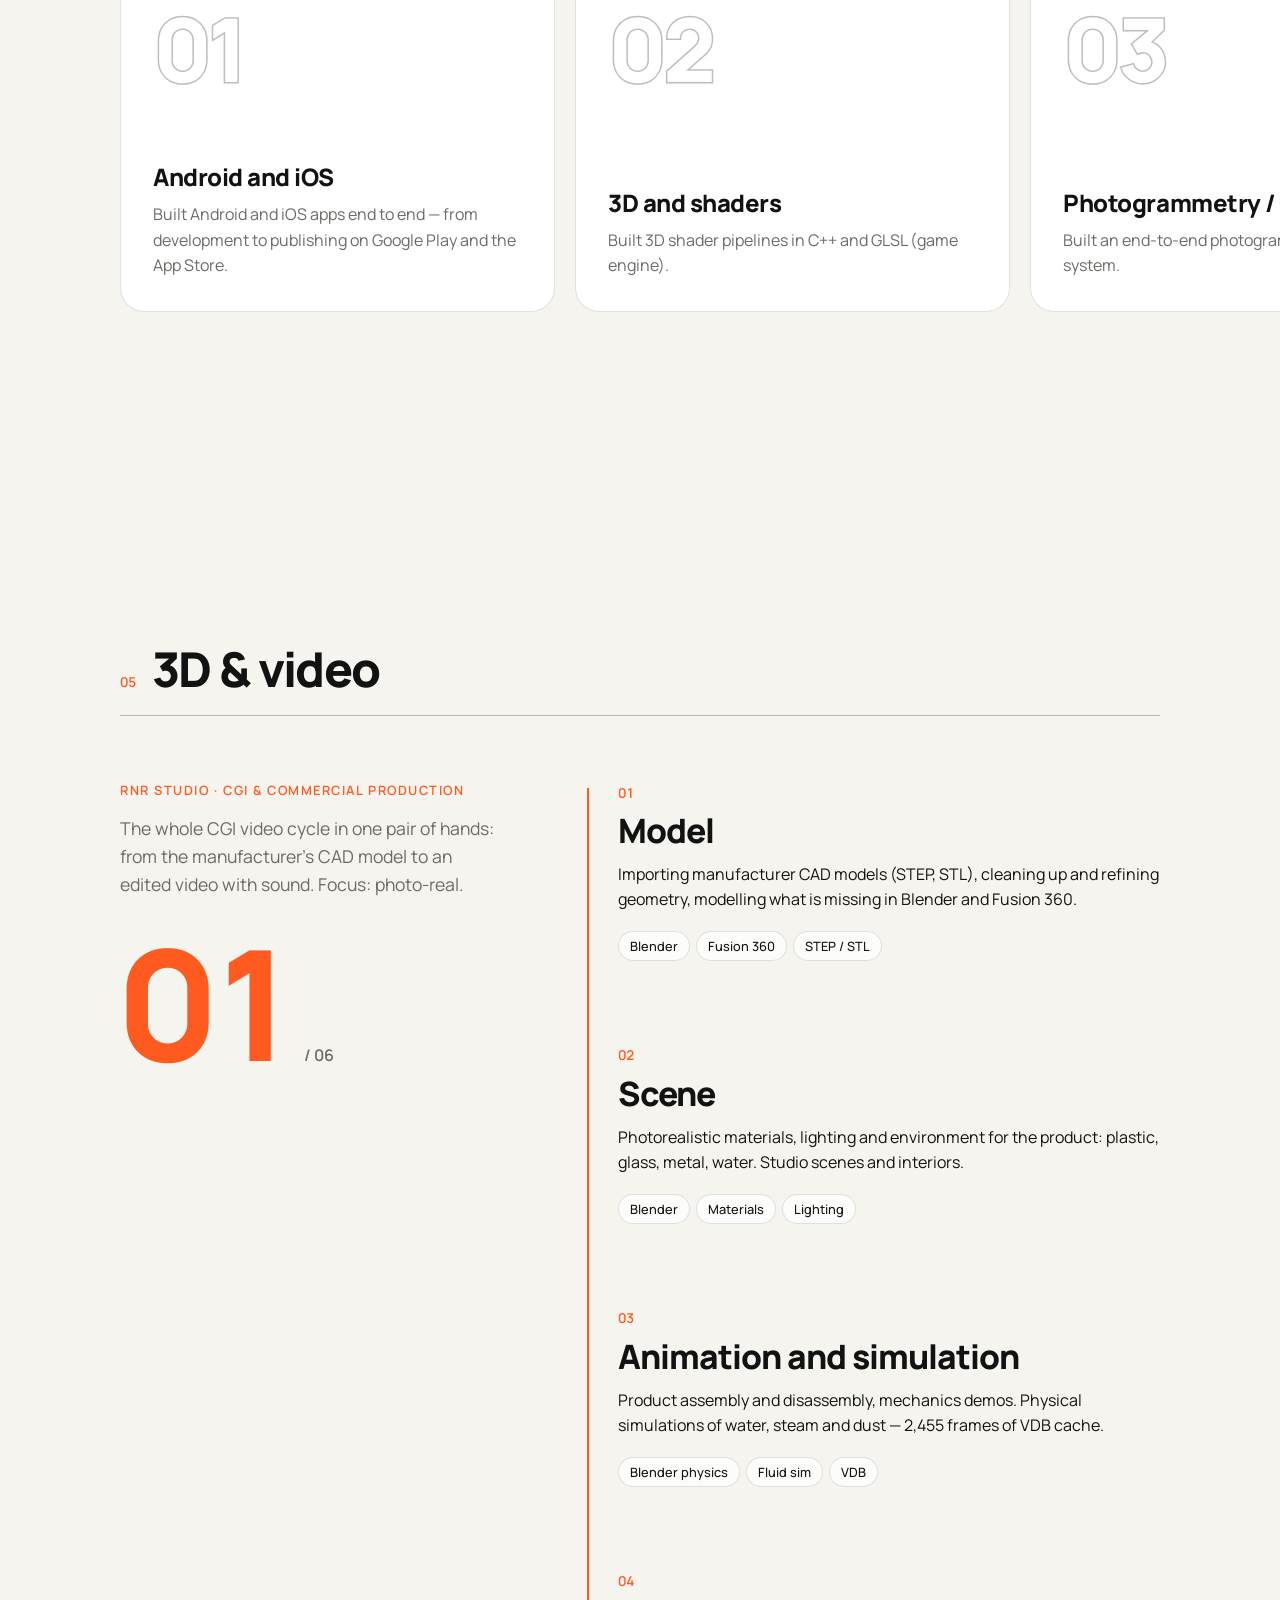
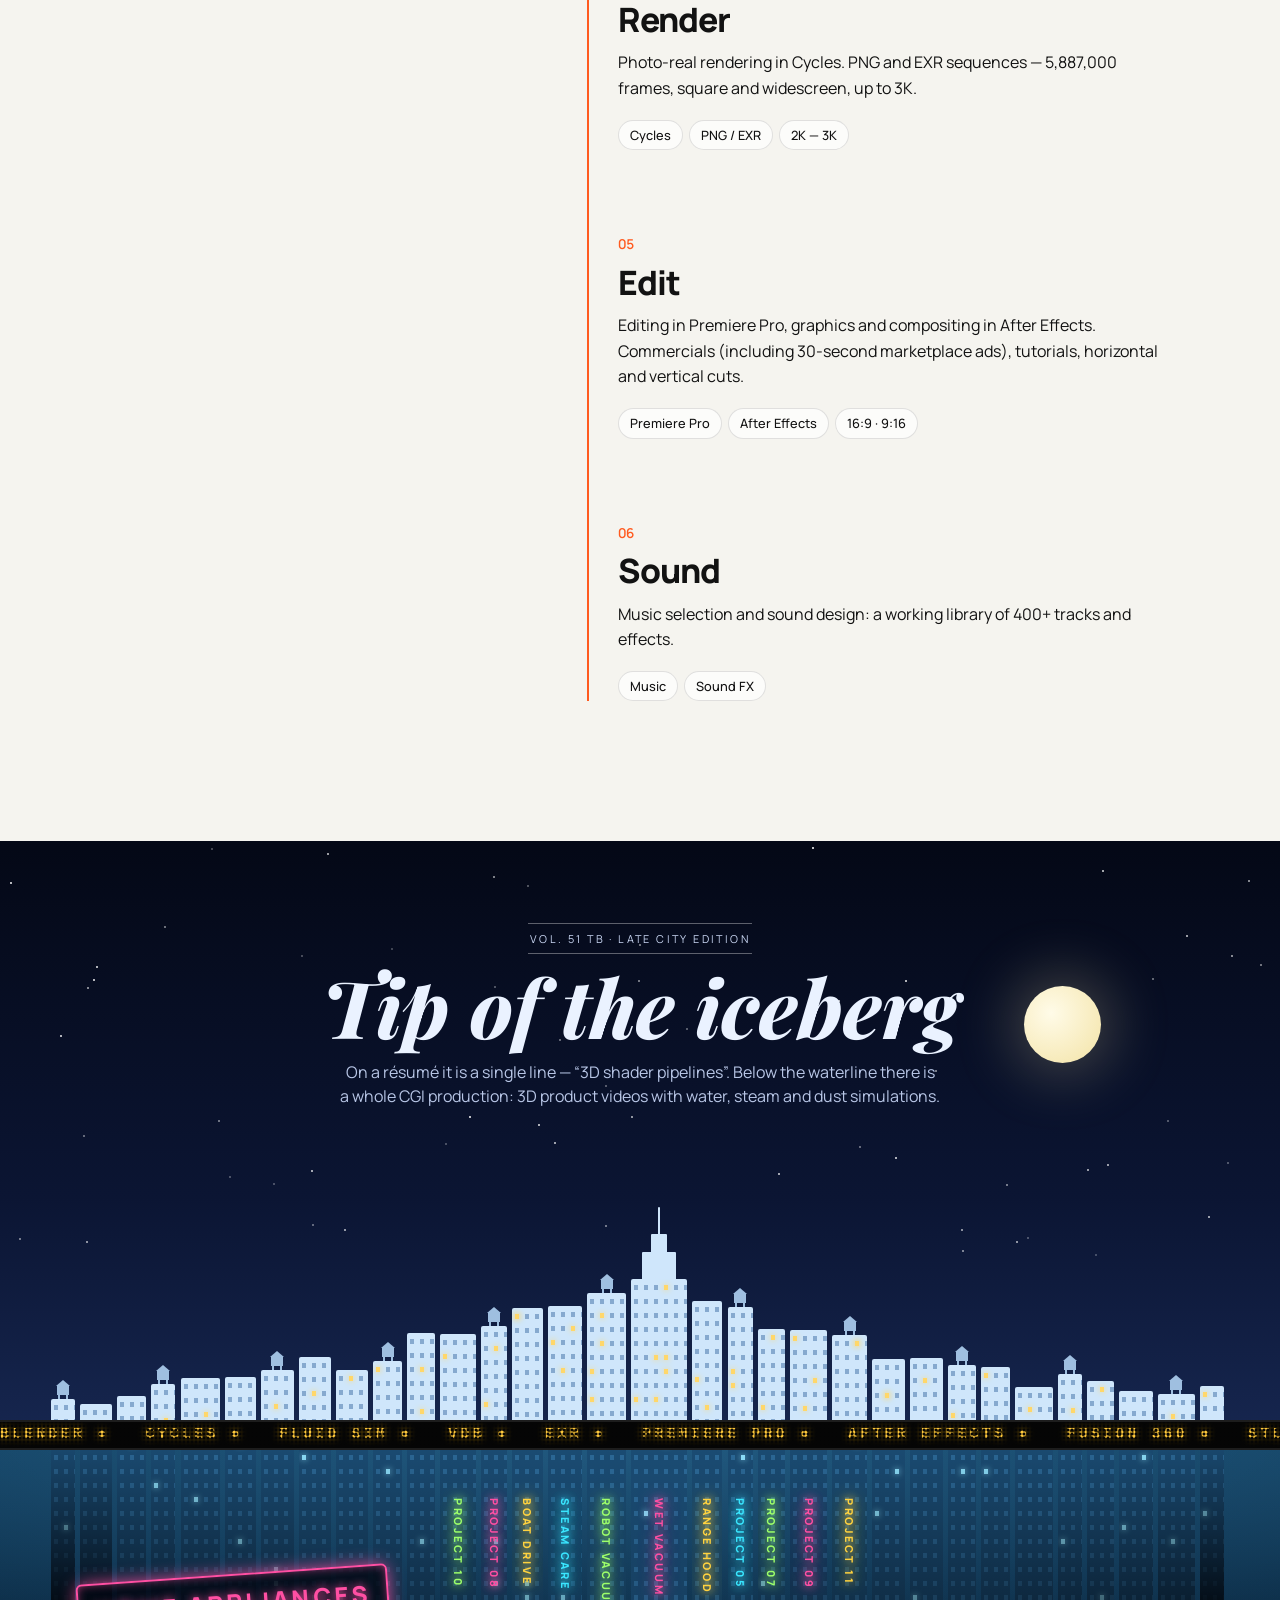
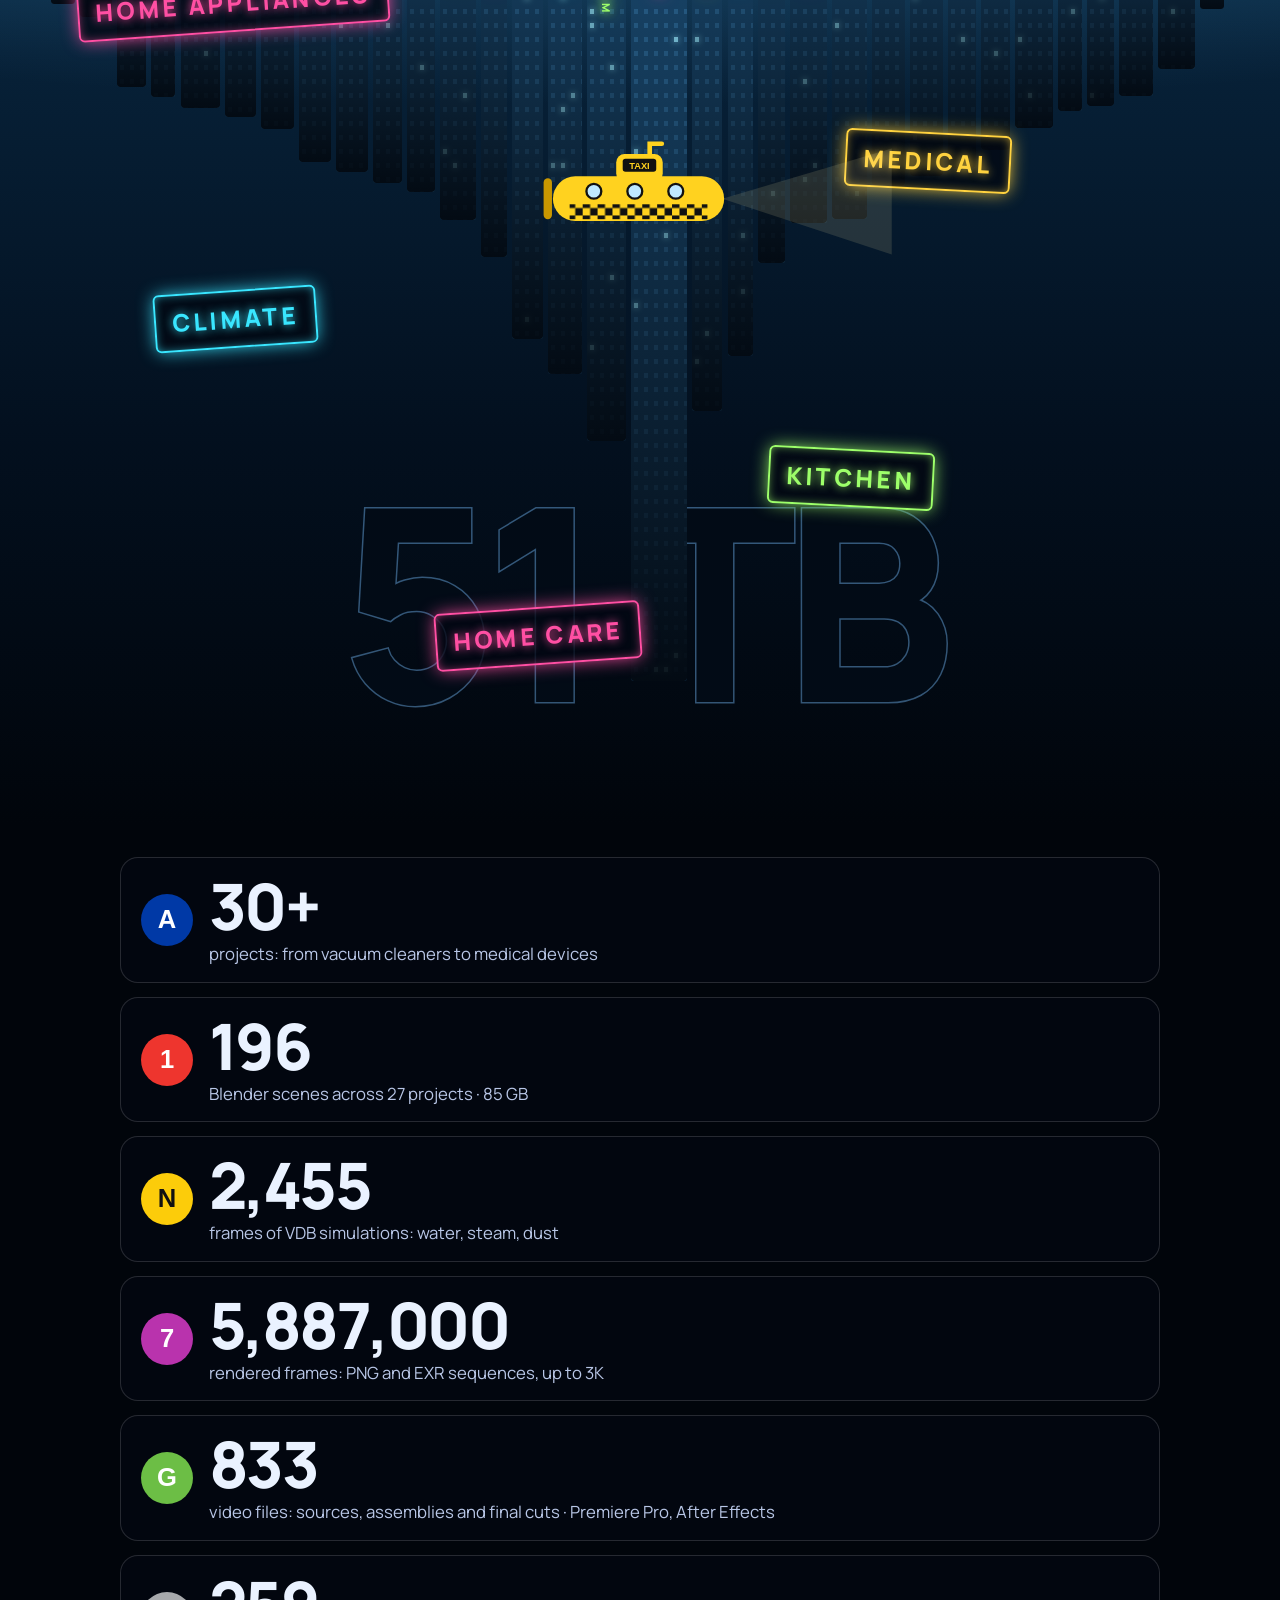
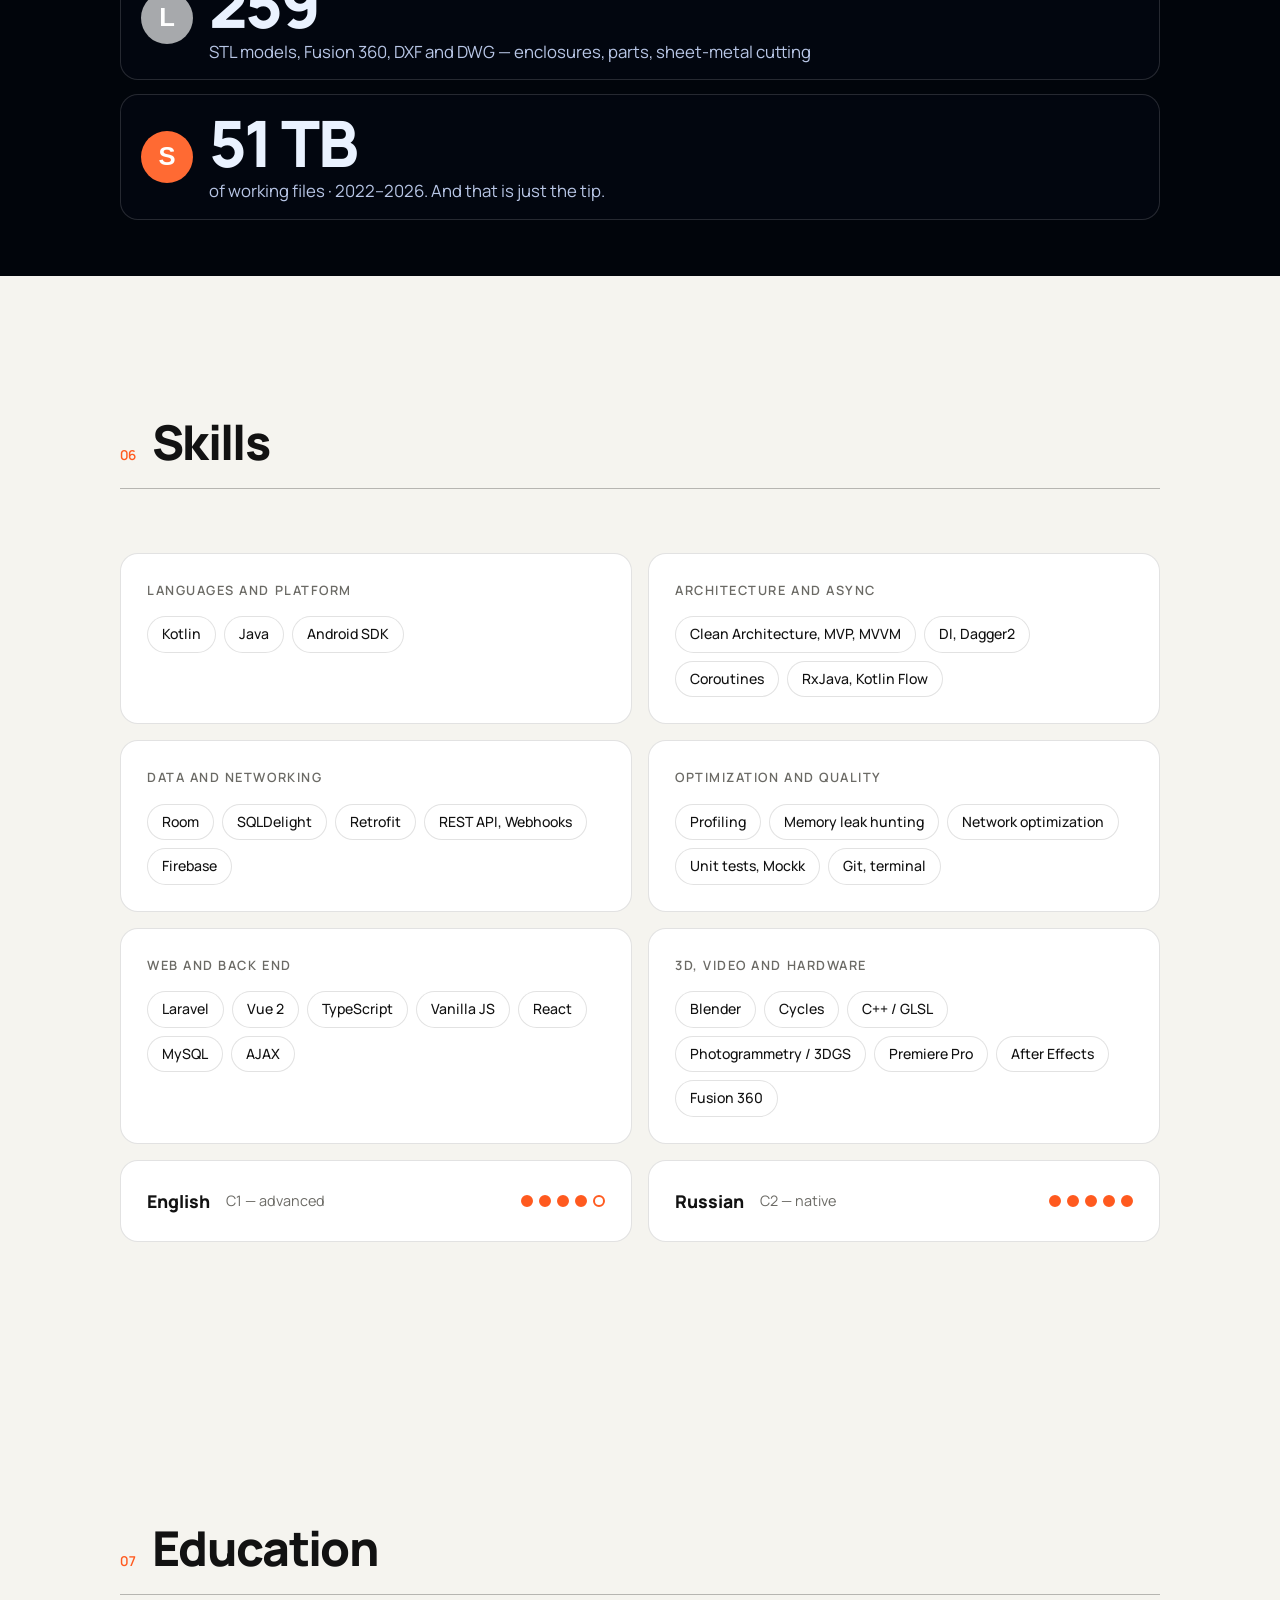
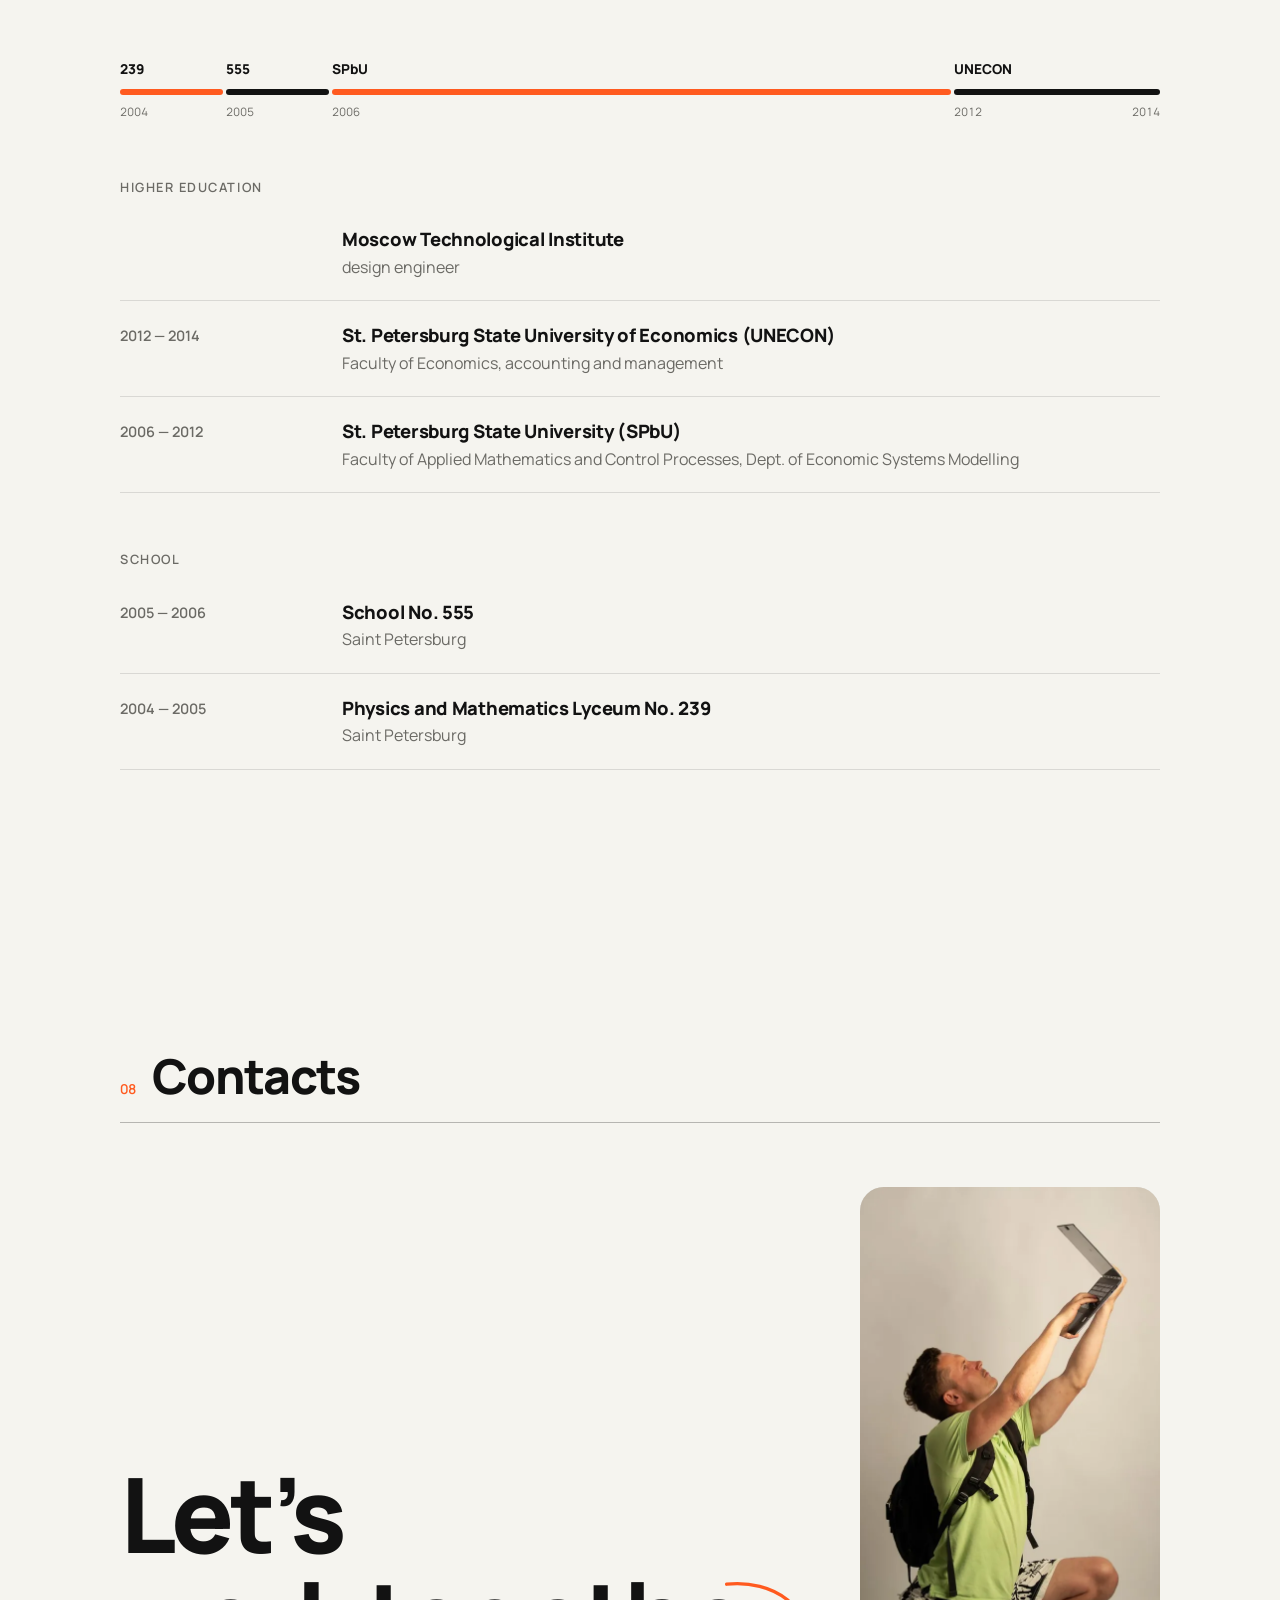
==== commit 818aaf42: "Add GymChess section: comic, rep-counting illustrations, infographic - New section for the GymChess " ====
--- a/index.html
+++ b/index.html
@@ -54,6 +54,7 @@
     <nav class="nav__links" aria-label="Разделы" data-i18n-aria="sections">
       <a href="#about" data-i18n="about">Обо мне</a>
       <a href="#experience" data-i18n="exp">Опыт</a>
+      <a href="#gymchess">GymChess</a>
       <a href="#other" data-i18n="other">Прочее</a>
       <a href="#cgi" data-i18n="cgi">3D и видео</a>
       <a href="#iceberg" data-i18n="iceberg">Айсберг</a>
@@ -144,6 +145,25 @@
       </div>
     </section>
 
+    <section class="section" id="gymchess">
+      <div class="container">
+        <header class="section__head"><span class="section__num">03</span><h2>GymChess</h2><span class="section__line"></span></header>
+        <div class="gc__intro">
+          <div>
+            <p class="gc__kicker" id="gcKicker" data-reveal></p>
+            <p class="gc__tagline" id="gcTagline" data-reveal></p>
+          </div>
+          <div>
+            <p class="gc__lead" id="gcLead" data-reveal></p>
+            <div data-reveal><a class="btn magnetic gc__repo" id="gcRepo" target="_blank" rel="noopener"></a></div>
+          </div>
+        </div>
+        <ol class="comic" id="gcComic"></ol>
+        <div class="gc-count" id="gcCount"></div>
+        <div class="gc__info" id="gcInfo"></div>
+      </div>
+    </section>
+
     <section class="section other" id="other">
       <div class="container">
         <header class="section__head">
--- a/css/style.css
+++ b/css/style.css
@@ -699,6 +699,195 @@
 .tags { display: flex; flex-wrap: wrap; gap: 6px; margin-top: 18px; }
 .tags .chip { font-size: .8rem; padding: 4px 11px; }
 
+/* ---------- GymChess: комикс и инфографика ---------- */
+.gc__intro {
+  display: grid;
+  grid-template-columns: minmax(0, 1fr) minmax(0, 1.1fr);
+  gap: clamp(24px, 5vw, 72px);
+  align-items: end;
+}
+.gc__kicker { font-size: .8rem; font-weight: 600; letter-spacing: .12em; text-transform: uppercase; color: var(--accent); }
+.gc__tagline { margin-top: 12px; font-size: clamp(1.6rem, 3.6vw, 2.8rem); font-weight: 800; line-height: 1.1; letter-spacing: -.035em; }
+.gc__lead { font-size: 1.08rem; color: var(--muted); }
+.gc__repo { margin-top: 20px; }
+
+.comic {
+  display: grid;
+  grid-template-columns: repeat(2, minmax(0, 1fr)); /* 2×2: крупные кадры читаются лучше ленты из четырёх */
+  gap: 16px;
+  margin: clamp(36px, 6vw, 64px) 0 0;
+  padding: 0;
+  list-style: none;
+}
+.comic__panel {
+  position: relative;
+  display: flex;
+  flex-direction: column;
+  border: 3px solid var(--ink);
+  border-radius: 16px;
+  background: var(--surface);
+  overflow: hidden;
+}
+.comic__frame {
+  position: relative;
+  /* полутоновые точки, как в печатных комиксах */
+  background-image: radial-gradient(circle, var(--line) 1.2px, transparent 1.6px);
+  background-size: 9px 9px;
+}
+.comic__num {
+  position: absolute;
+  left: 10px;
+  top: 10px;
+  z-index: 2;
+  display: grid;
+  place-items: center;
+  width: 28px;
+  height: 28px;
+  border-radius: 50%;
+  background: var(--ink);
+  color: var(--bg);
+  font-size: .8rem;
+  font-weight: 800;
+}
+.comic__art {
+  display: block;
+  width: 100%;
+  height: auto;
+  overflow: visible;
+  fill: none;
+  stroke: currentColor;
+  stroke-width: 4;
+  stroke-linecap: round;
+  stroke-linejoin: round;
+}
+.comic__art .p1 { color: var(--accent); }
+.comic__art .p2 { color: var(--ink); }
+.comic__art .soft { color: var(--line-strong); }
+.comic__art .t { stroke: none; fill: currentColor; font: 800 20px var(--font); font-variant-numeric: tabular-nums; }
+.comic__art .t--sm { font-size: 14px; }
+.comic__art .gc-fill { stroke: none; fill: currentColor; }
+.comic__art .gc-step { color: var(--line-strong); }
+.comic__art .gc-step.is-now { color: var(--accent); }
+.comic__art .gc-sweat { color: #39a0ff; }
+.comic__art .gc-gold { color: #f5b301; }
+.comic__art .gc-red { color: #e5383b; }
+
+.comic__bubble {
+  position: absolute;
+  z-index: 2;
+  max-width: 62%;
+  padding: 7px 11px;
+  border: 2.5px solid var(--ink);
+  border-radius: 14px;
+  background: var(--bg);
+  font-size: clamp(.8rem, 1.2vw, .95rem);
+  font-weight: 700;
+  line-height: 1.25;
+}
+.comic__bubble::after { /* хвостик реплики */
+  content: '';
+  position: absolute;
+  bottom: -9px;
+  width: 13px;
+  height: 13px;
+  border-right: 2.5px solid var(--ink);
+  border-bottom: 2.5px solid var(--ink);
+  background: var(--bg);
+  transform: rotate(45deg) skew(12deg, 12deg);
+}
+.comic__bubble--l::after { left: 22px; }
+.comic__bubble--r::after { right: 22px; }
+.comic__caption {
+  flex: 1;
+  padding: 14px 18px 16px;
+  border-top: 3px solid var(--ink);
+  font-size: clamp(.9rem, 1.3vw, 1rem);
+  line-height: 1.4;
+}
+
+/* Как засчитываются подтягивания: «сейчас» и концепт автоподсчёта */
+.gc-count { margin-top: clamp(40px, 7vw, 80px); }
+.gc-count__title { margin-bottom: 20px; font-size: clamp(1.4rem, 3vw, 2.1rem); font-weight: 800; line-height: 1.15; letter-spacing: -.03em; }
+.gc-count__grid { display: grid; grid-template-columns: minmax(0, .85fr) minmax(0, 1.75fr); gap: 16px; }
+.gc-count__card { display: flex; flex-direction: column; padding: clamp(18px, 2.4vw, 28px); border: 1px solid var(--line); border-radius: 22px; background: var(--surface); }
+.gc-count__card--concept { border-style: dashed; border-color: var(--line-strong); }
+.gc-badge {
+  align-self: flex-start;
+  padding: 4px 12px;
+  border-radius: 999px;
+  background: var(--ink);
+  color: var(--bg);
+  font-size: .7rem;
+  font-weight: 700;
+  letter-spacing: .1em;
+  text-transform: uppercase;
+}
+.gc-badge--concept { border: 1.5px dashed var(--accent); background: none; color: var(--accent); }
+.gc-count__card h4 { margin: 14px 0 0; font-size: 1.25rem; font-weight: 800; letter-spacing: -.02em; }
+.gc-count__card p { margin-top: 8px; font-size: .95rem; color: var(--muted); }
+.gc-count__art { margin-top: auto; padding-top: 18px; }
+.gc-pose { display: grid; grid-template-columns: 284fr 346fr; gap: 8px; align-items: center; }
+/* подписи поверх линий: «ореол» цвета карточки, чтобы текст читался на графике */
+.gc-pose .t--xs { paint-order: stroke; stroke: var(--surface); stroke-width: 4px; stroke-linejoin: round; }
+.gc-now { max-width: 260px; margin-inline: auto; }
+.comic__art .kp { stroke: none; fill: #22b8cf; }
+.comic__art .gc-dash { stroke-dasharray: 6 6; stroke-width: 2; }
+.comic__art .gc-thin { stroke-width: 2; }
+.comic__art .t--xs { font-size: 11px; font-weight: 600; }
+.comic__art .gc-muted { color: var(--muted); }
+.comic__art .gc-ok { color: #22c55e; }
+.comic__art .gc-pill { stroke: none; fill: var(--ink); }
+.comic__art .gc-pill-t { stroke: none; fill: var(--bg); font: 800 12px var(--font); letter-spacing: .08em; }
+.comic__art .gc-btn { stroke: none; fill: var(--accent); }
+.comic__art .gc-btn-t { stroke: none; fill: #fff; font: 800 12px var(--font); }
+.comic__art .gc-active { stroke: none; fill: var(--accent); opacity: .16; }
+
+.gc__info {
+  display: grid;
+  grid-template-columns: minmax(0, 1.15fr) minmax(0, 1fr);
+  gap: clamp(28px, 5vw, 64px);
+  margin-top: clamp(40px, 7vw, 80px);
+}
+.gc__facts { grid-column: 1 / -1; display: grid; grid-template-columns: repeat(4, minmax(0, 1fr)); gap: 12px; }
+.gc__h {
+  margin-bottom: 16px;
+  font-size: .8rem;
+  font-weight: 600;
+  letter-spacing: .12em;
+  text-transform: uppercase;
+  color: var(--muted);
+}
+.gc__ladders { display: grid; grid-template-columns: repeat(2, minmax(0, 1fr)); gap: 12px; }
+.gc-ladder { padding: 18px; border: 1px solid var(--line); border-radius: var(--radius); background: var(--surface); }
+.gc-ladder__bars { display: flex; align-items: flex-end; gap: 5px; height: 78px; }
+.gc-ladder__bars i { flex: 1; border-radius: 4px 4px 0 0; background: var(--accent); transform-origin: 50% 100%; }
+.gc-ladder__bars i:nth-child(even) { background: var(--ink); } /* чётные ступени — соперник: так видно очерёдность */
+.gc-ladder--own .gc-ladder__bars i { background: var(--accent); }
+.gc-ladder__name { margin-top: 12px; font-weight: 800; }
+.gc-ladder__name span { margin-left: 6px; font-weight: 500; color: var(--muted); font-variant-numeric: tabular-nums; }
+.gc-ladder__note { font-size: .82rem; color: var(--muted); }
+
+.gc__flow { position: relative; display: flex; justify-content: space-between; gap: 8px; margin: 0 0 clamp(28px, 4vw, 44px); padding: 0; list-style: none; counter-reset: gcflow; }
+.gc__flow::before { content: ''; position: absolute; left: 14px; right: 14px; top: 14px; height: 2px; background: var(--line); }
+.gc__flow-line { position: absolute; left: 14px; right: 14px; top: 14px; height: 2px; background: var(--accent); transform-origin: 0 50%; }
+.gc__flow li { position: relative; z-index: 1; display: grid; justify-items: center; gap: 8px; flex: 1; min-width: 0; font-size: .78rem; font-weight: 600; text-align: center; counter-increment: gcflow; }
+.gc__flow li::before {
+  content: counter(gcflow);
+  display: grid;
+  place-items: center;
+  width: 30px;
+  height: 30px;
+  border: 2px solid var(--accent);
+  border-radius: 50%;
+  background: var(--bg);
+  font-size: .78rem;
+  font-weight: 800;
+}
+.gc__chips { display: flex; flex-wrap: wrap; gap: 8px; margin: 0 0 clamp(28px, 4vw, 44px); padding: 0; list-style: none; }
+.gc__potential { display: grid; gap: 8px; margin: 0; padding: 0; list-style: none; }
+.gc__potential li { position: relative; padding-left: 26px; }
+.gc__potential li::before { content: '↗'; position: absolute; left: 0; font-weight: 800; color: var(--accent); }
+
 /* ---------- Прочее: горизонтальная лента ---------- */
 .other { overflow: hidden; }
 .other__count {
@@ -1371,6 +1560,10 @@
   .has-photo .phone-wrap { display: none; }
   .hero__photo { width: 112px; aspect-ratio: 1; border-radius: 50%; }
   .contacts__head { grid-template-columns: 1fr; }
+  .gc__intro, .gc__info, .gc-count__grid { grid-template-columns: 1fr; }
+  .gc-pose { grid-template-columns: 1fr; gap: 20px; }
+  .gc-pose__cam { max-width: 300px; margin-inline: auto; }
+  .gc__facts { grid-template-columns: repeat(2, minmax(0, 1fr)); }
   .contacts__arrow { display: none; }
   .lightbox__grid { grid-template-columns: 1fr; }
   .contacts__photo { width: min(240px, 60%); }
@@ -1395,6 +1588,8 @@
 }
 
 @media (max-width: 560px) {
+  .comic { grid-template-columns: 1fr; }
+  .comic__bubble { font-size: .85rem; }
   .berg__moon { right: 10%; top: calc(var(--nav-h) + 30vh); } /* ниже газетной шапки, выше крыш */
   .nav { gap: 8px; }
   .nav__links a { padding: 8px 10px; font-size: .85rem; }
@@ -1427,5 +1622,7 @@
   .other-card { width: auto; min-height: 0; }
   .pipe { display: block; }
   .pipe__counter { display: none; }
-  .job, .skill-group, .stat, .edu__row, .other-card, .pipe-step { break-inside: avoid; }
-}
+  .comic { grid-template-columns: repeat(2, 1fr); }
+  .gc__repo { display: none !important; }
+  .job, .skill-group, .stat, .edu__row, .other-card, .pipe-step, .comic__panel, .gc-ladder { break-inside: avoid; }
+}
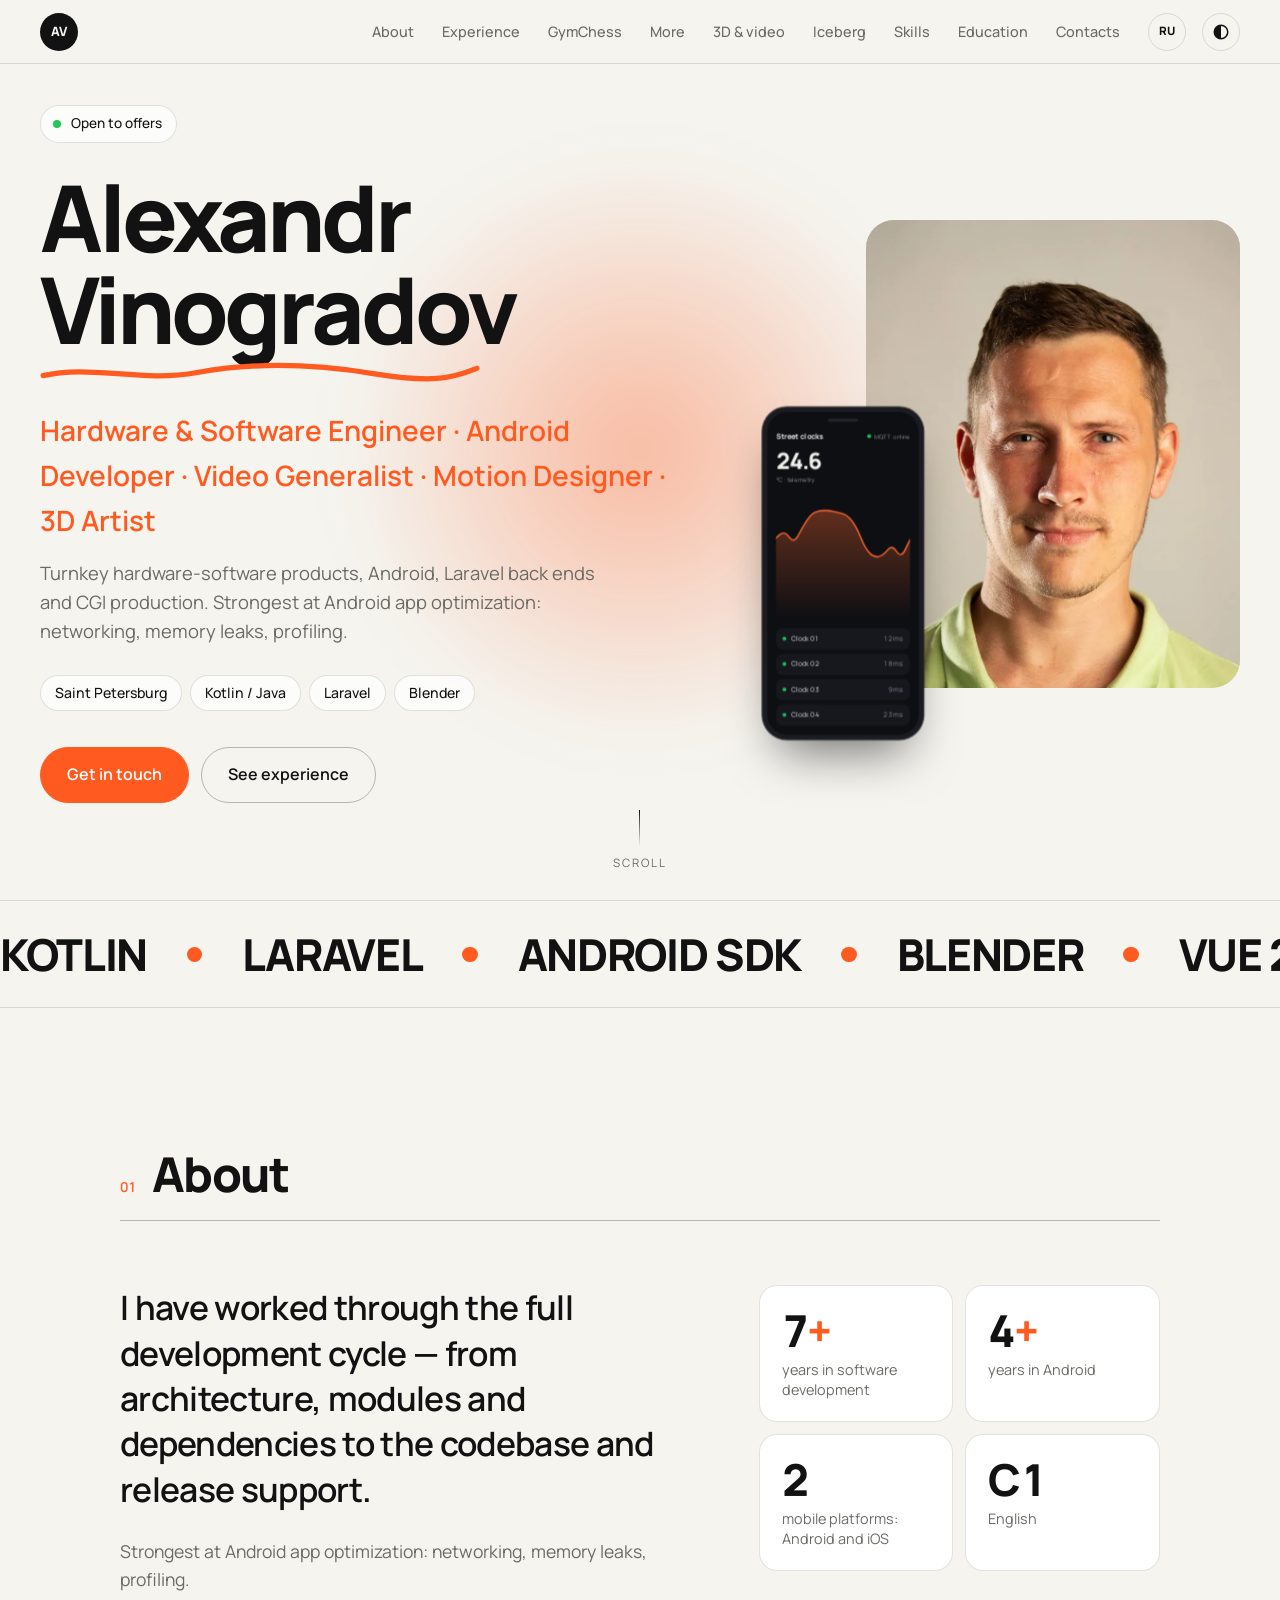
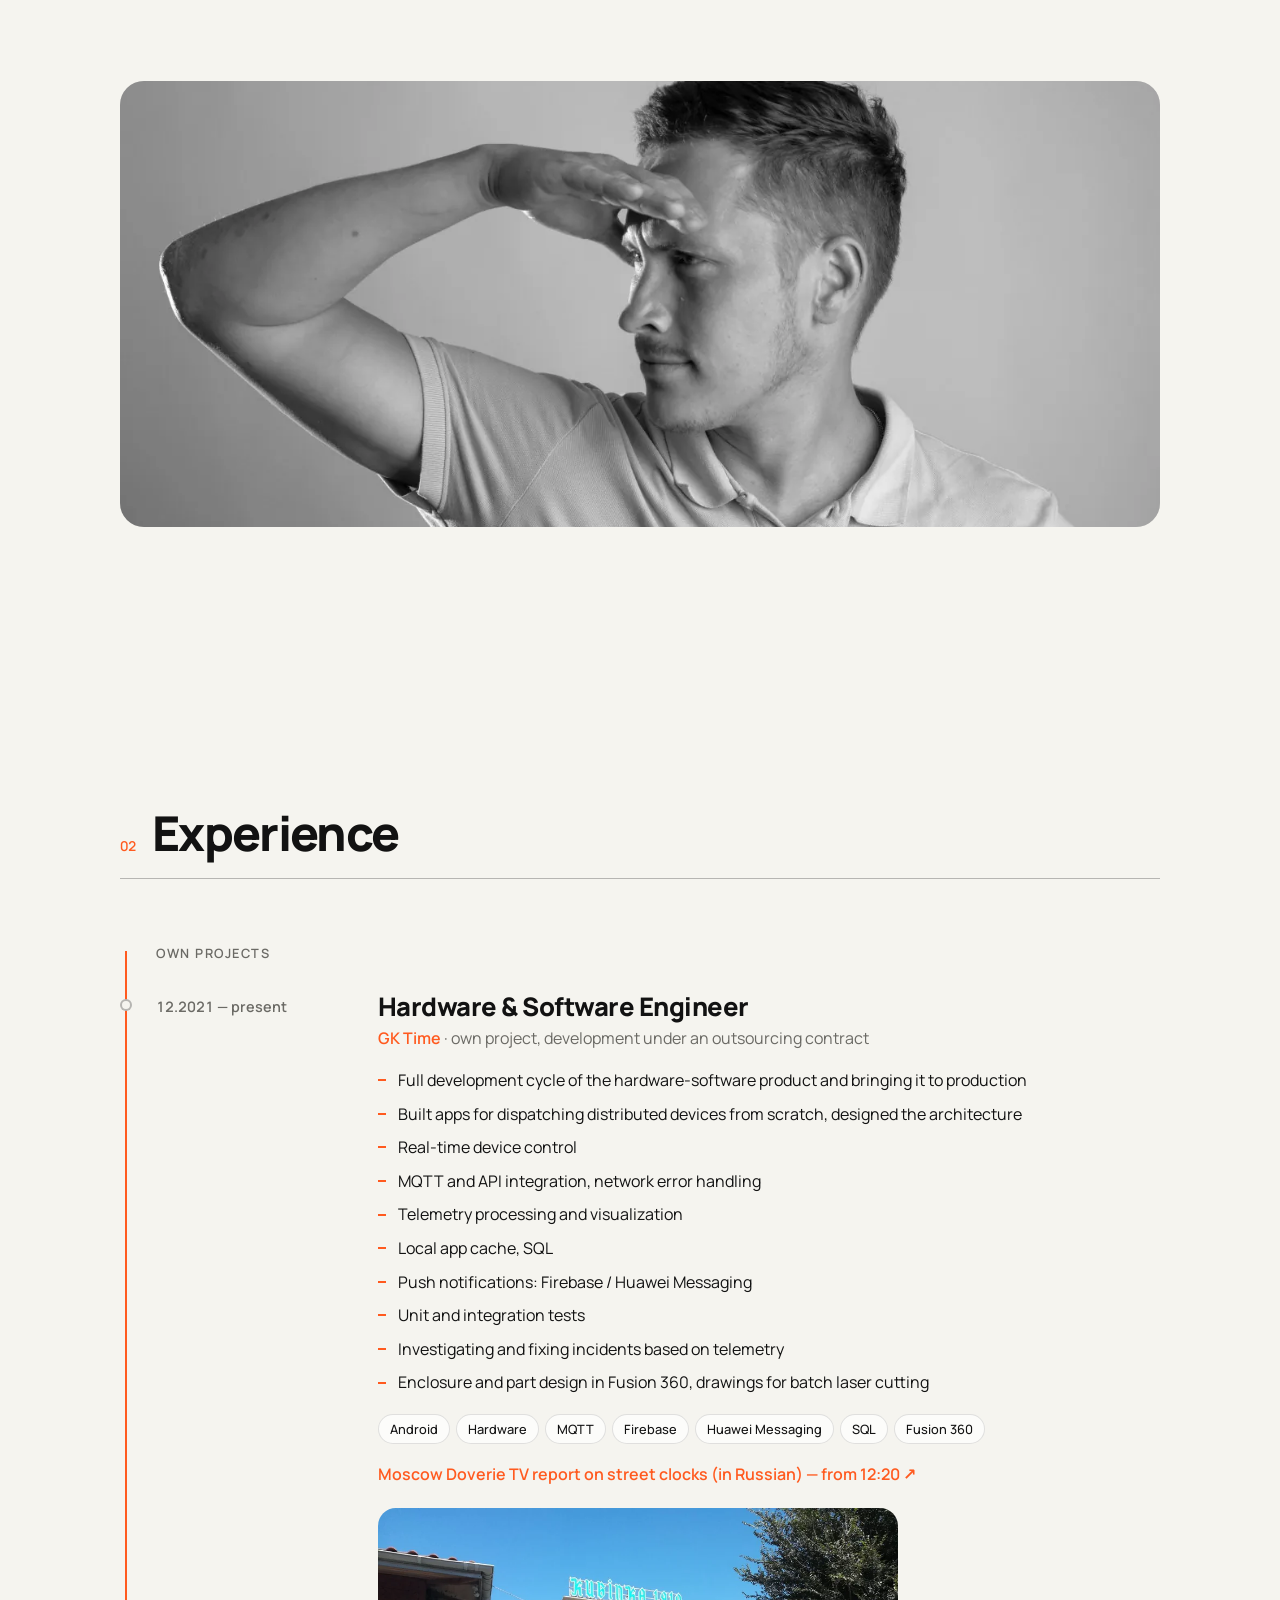
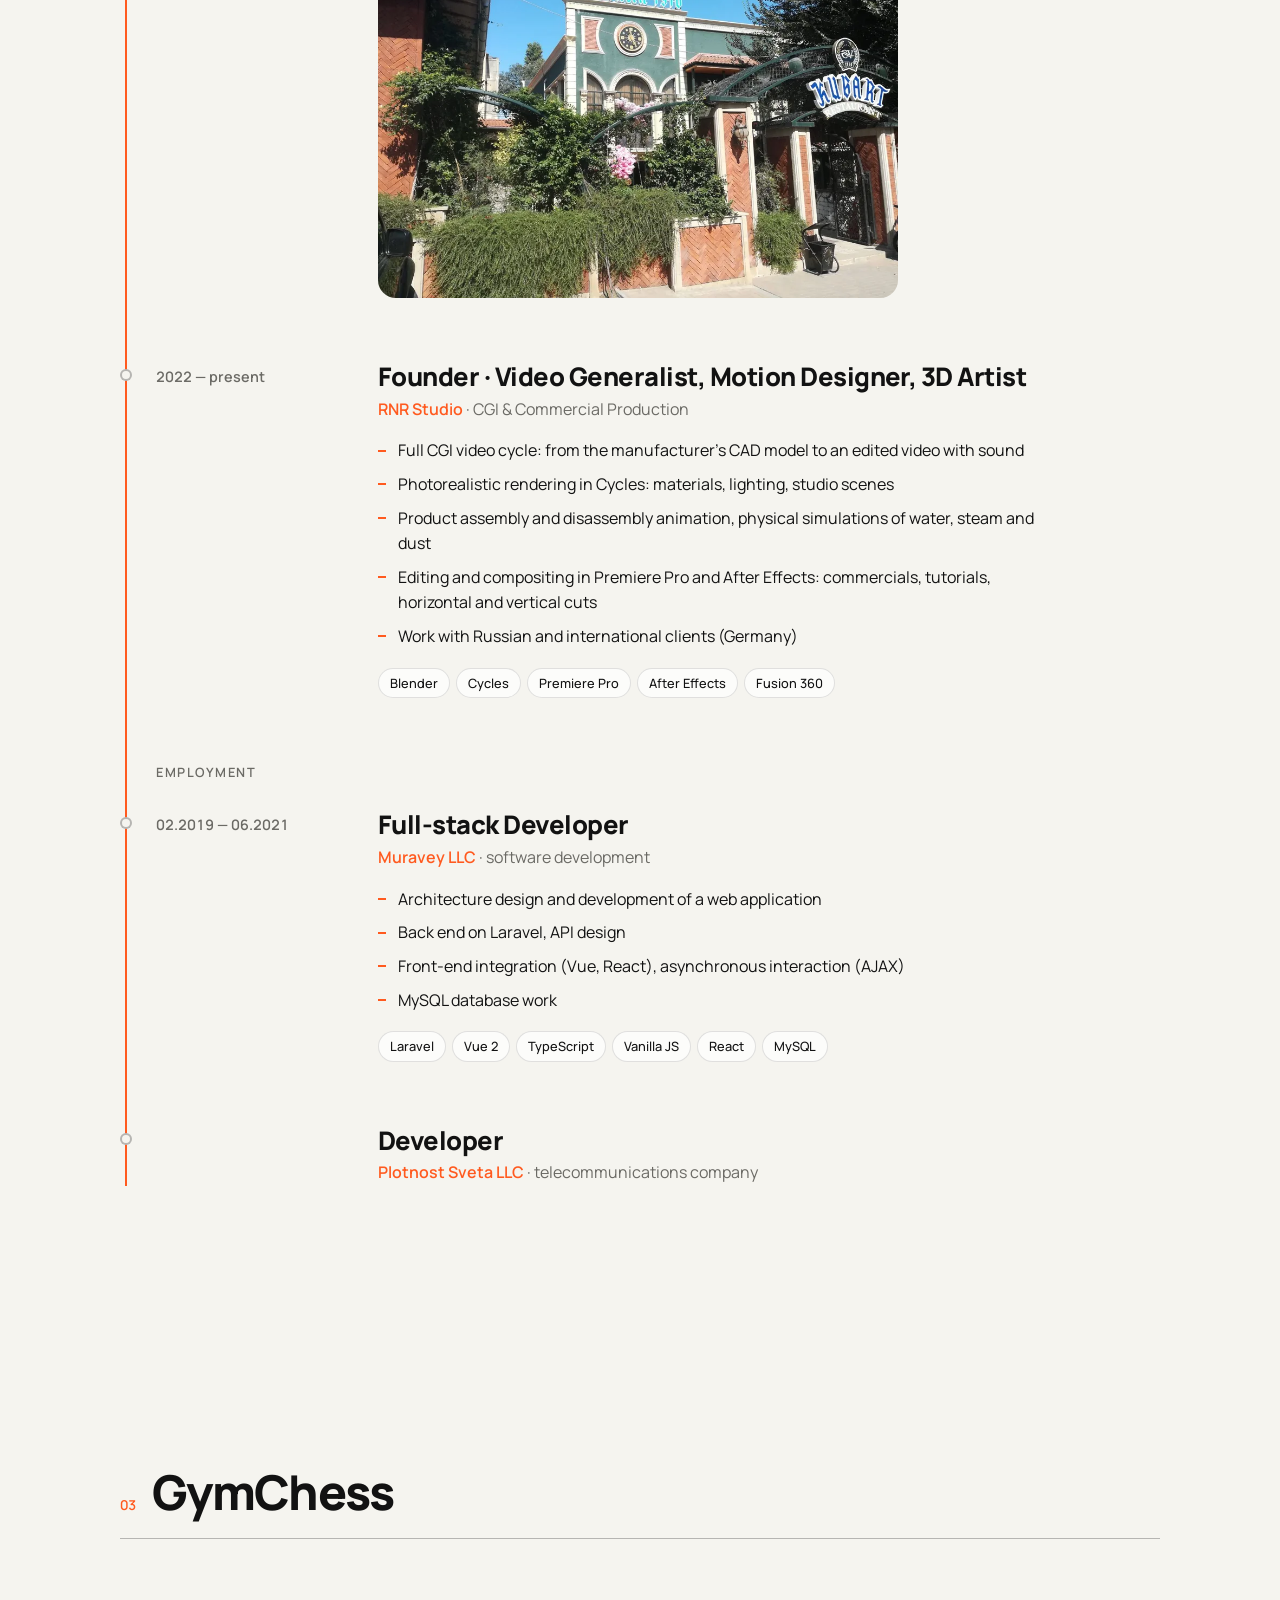
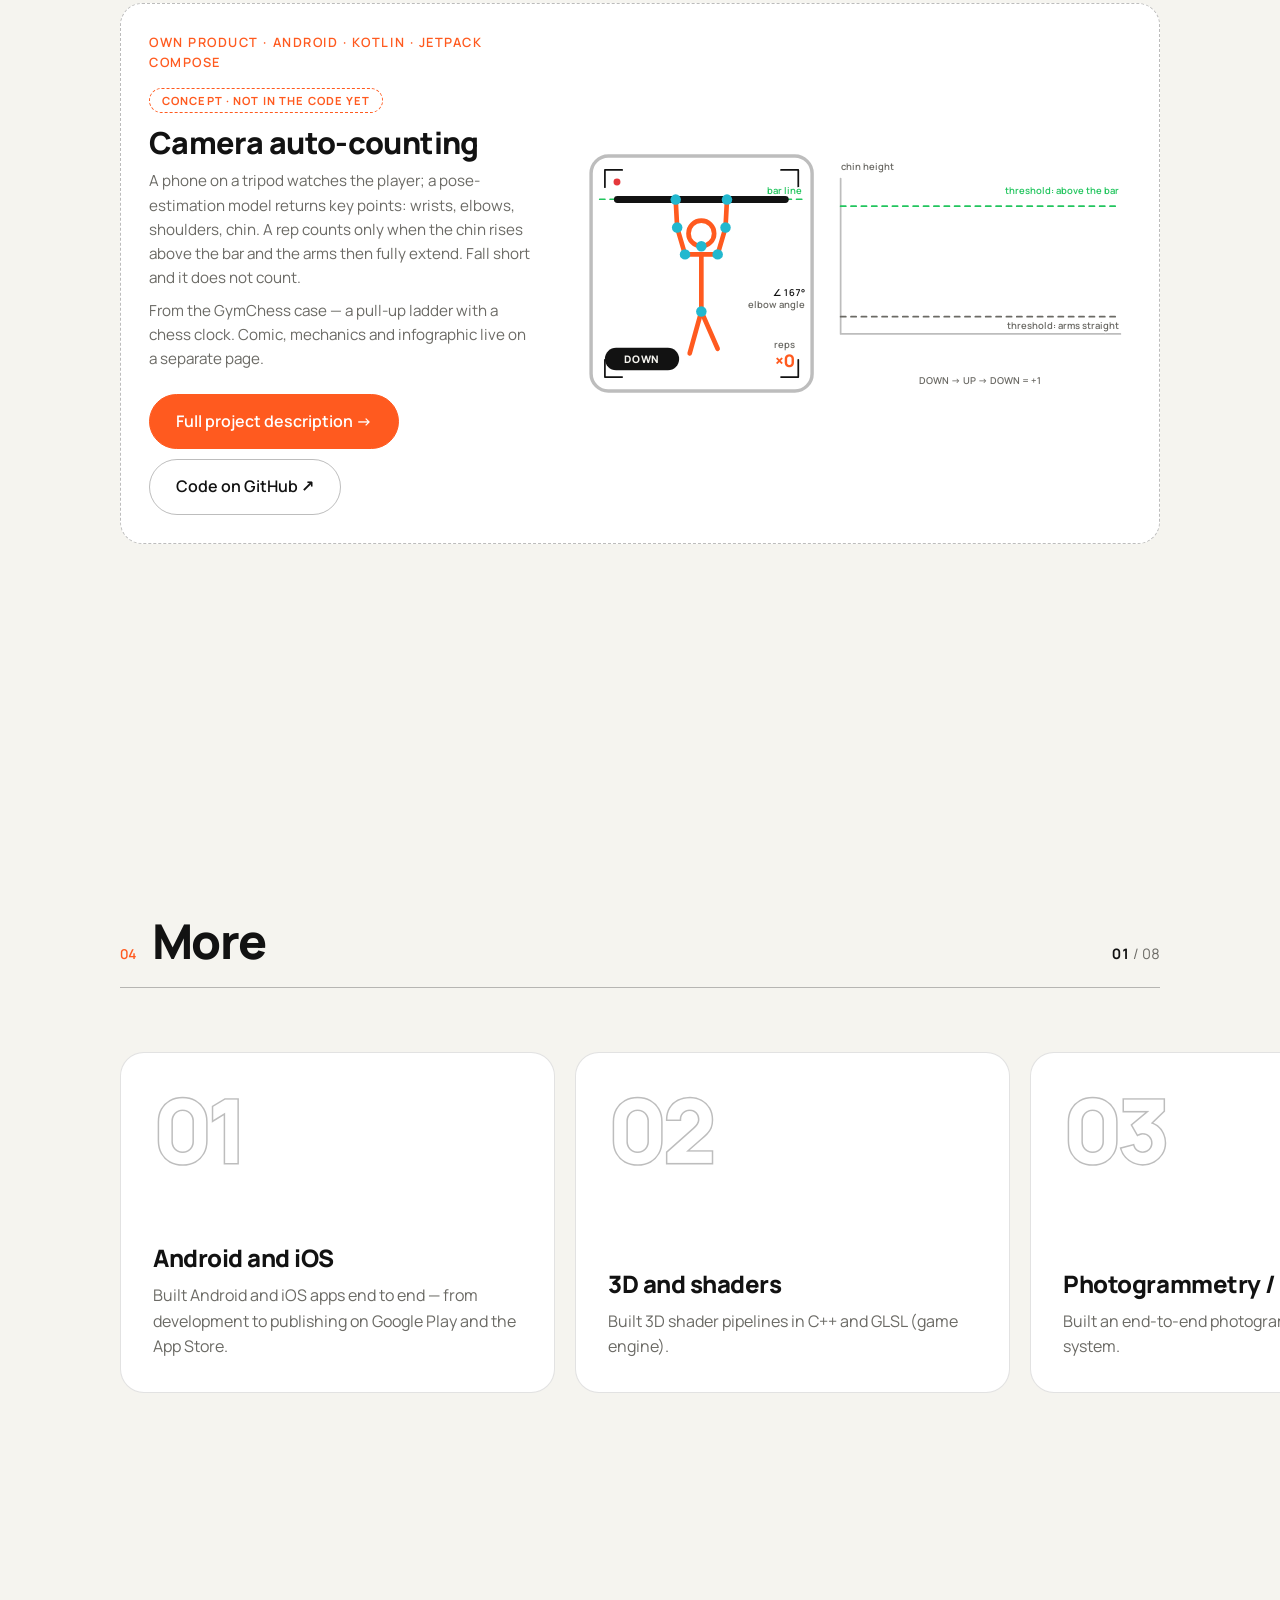
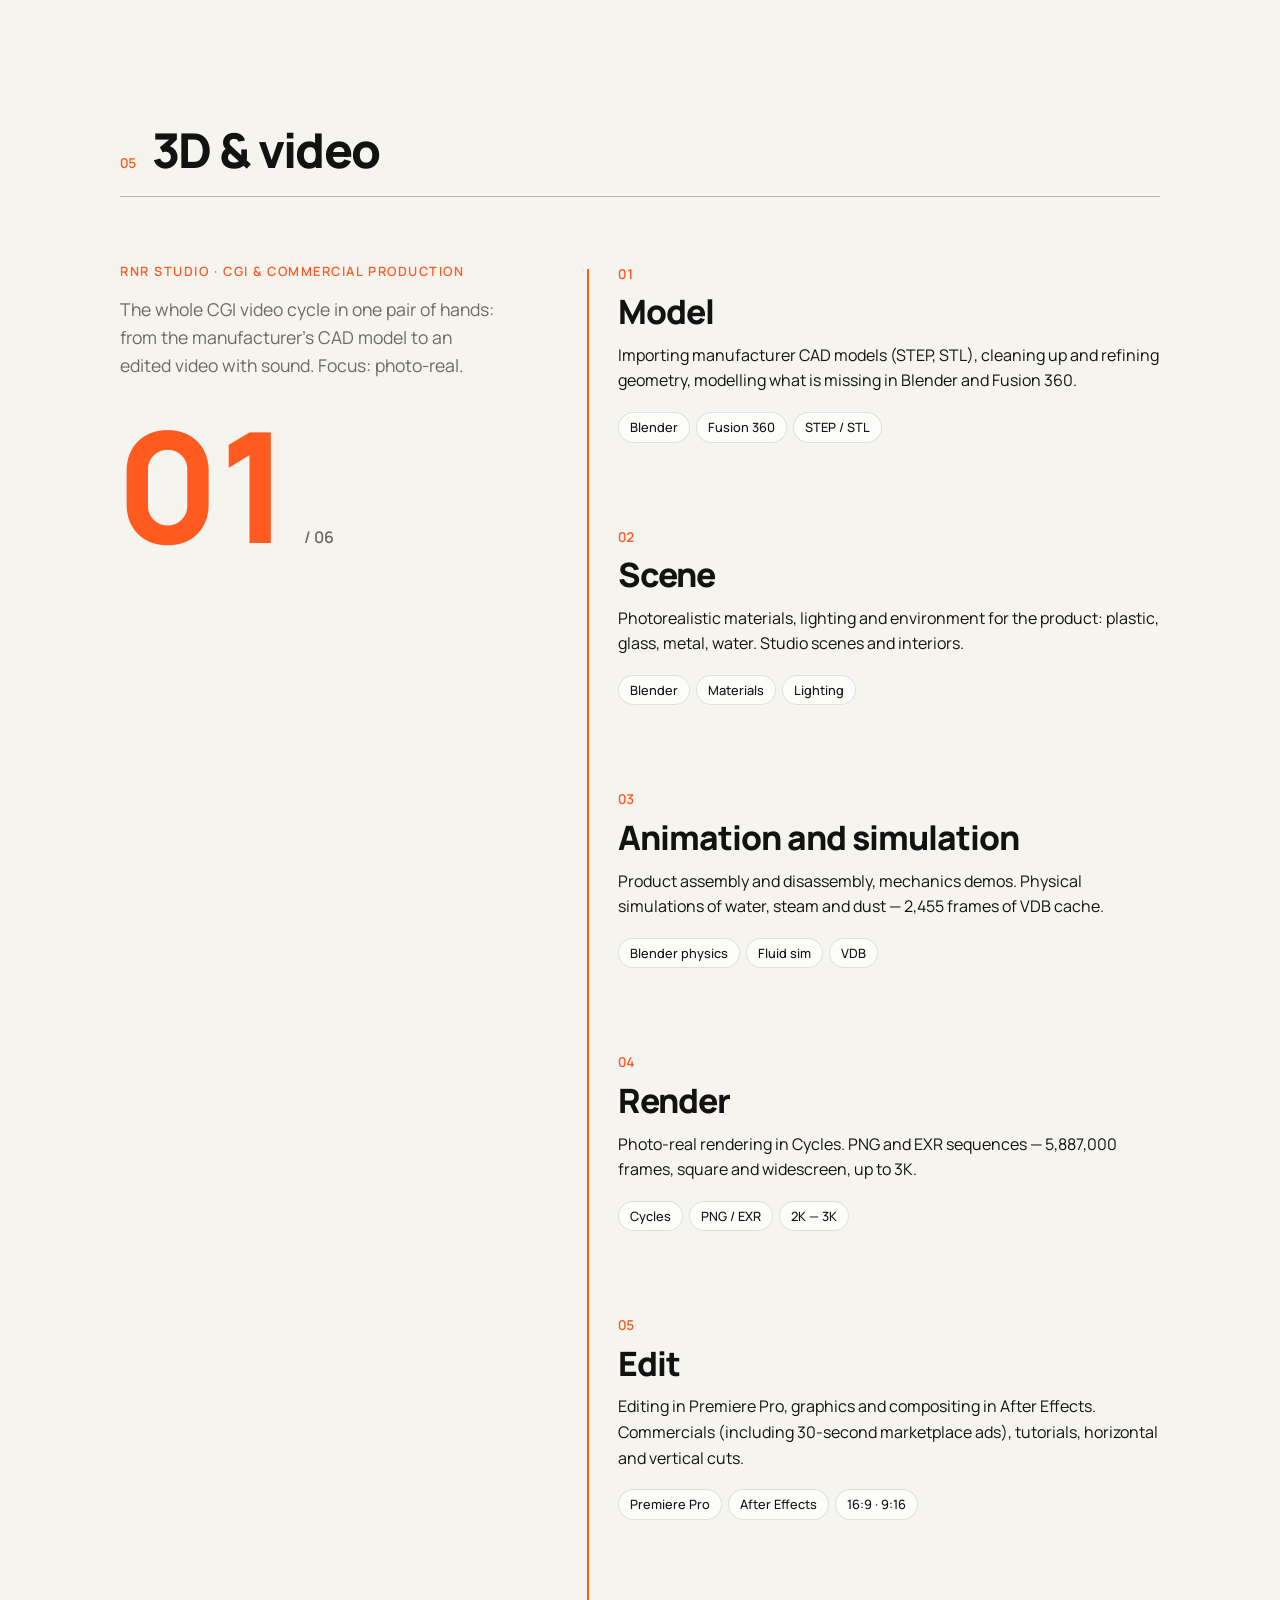
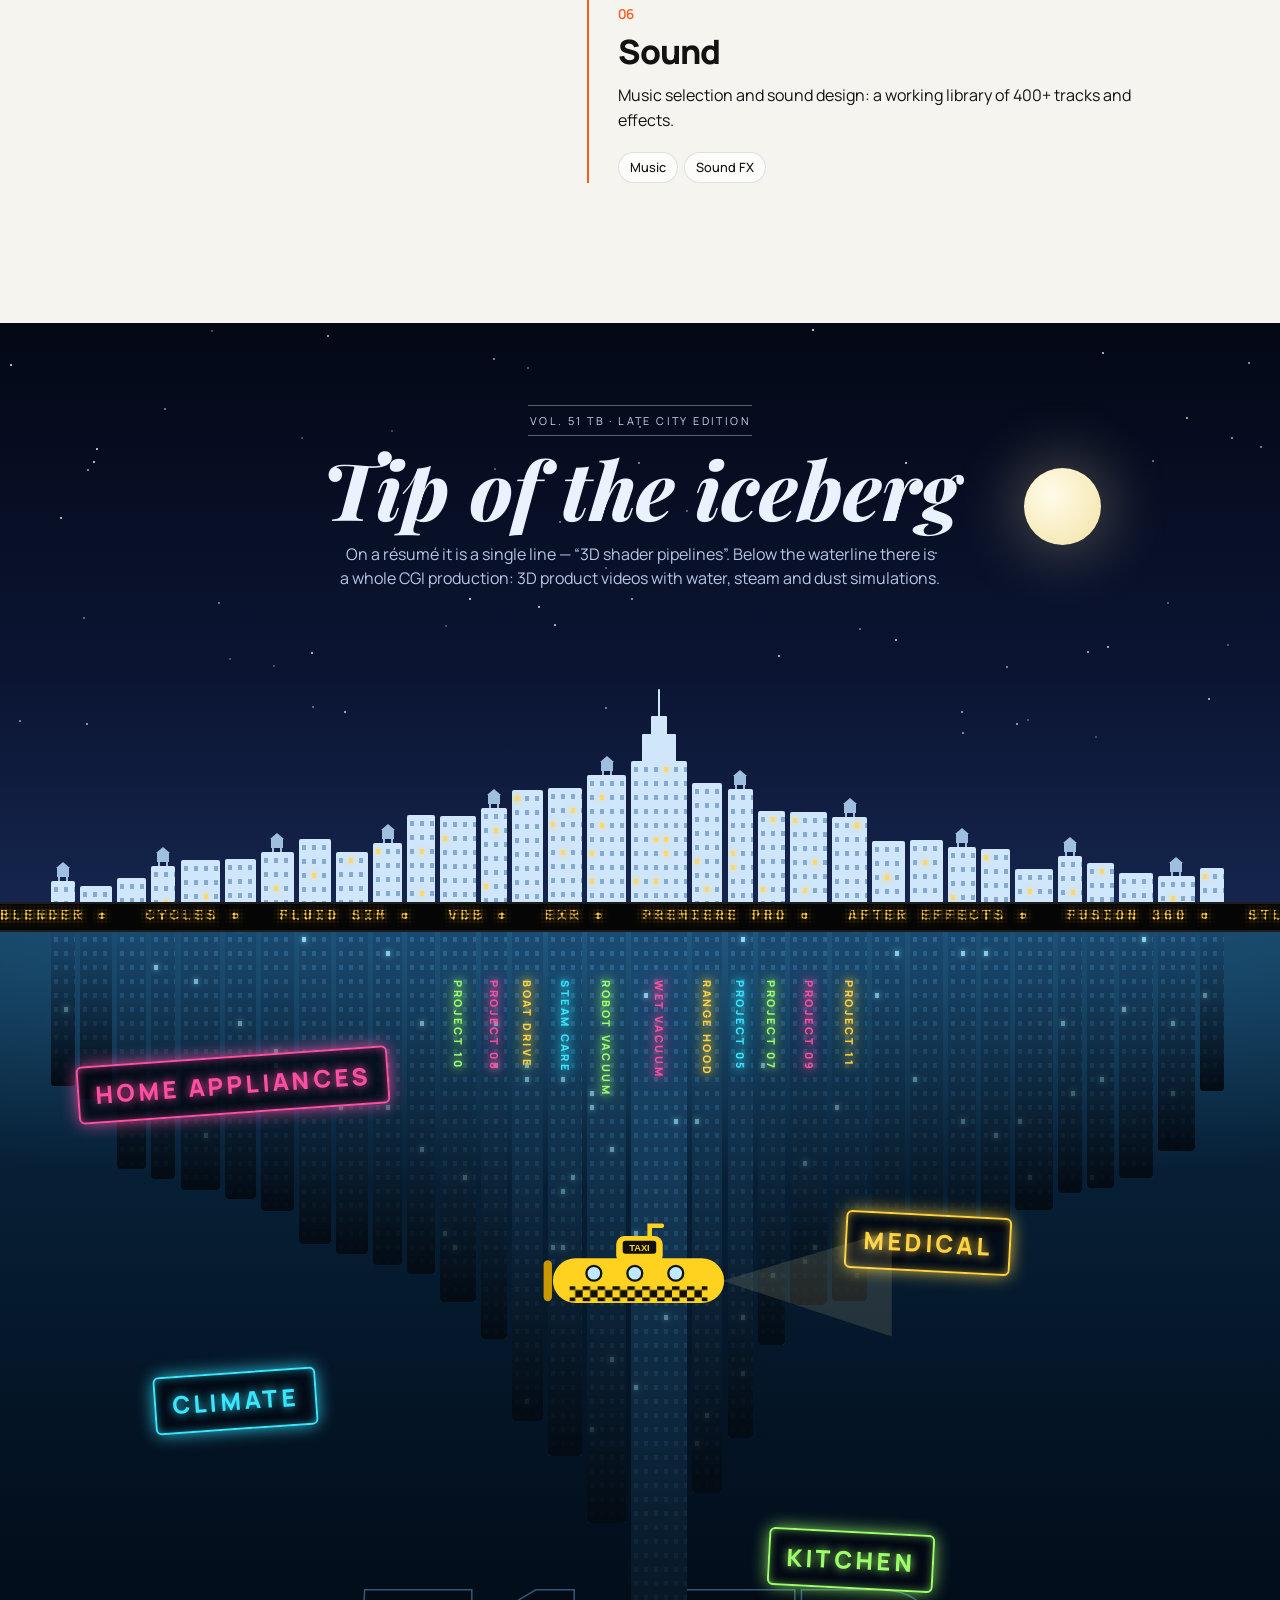
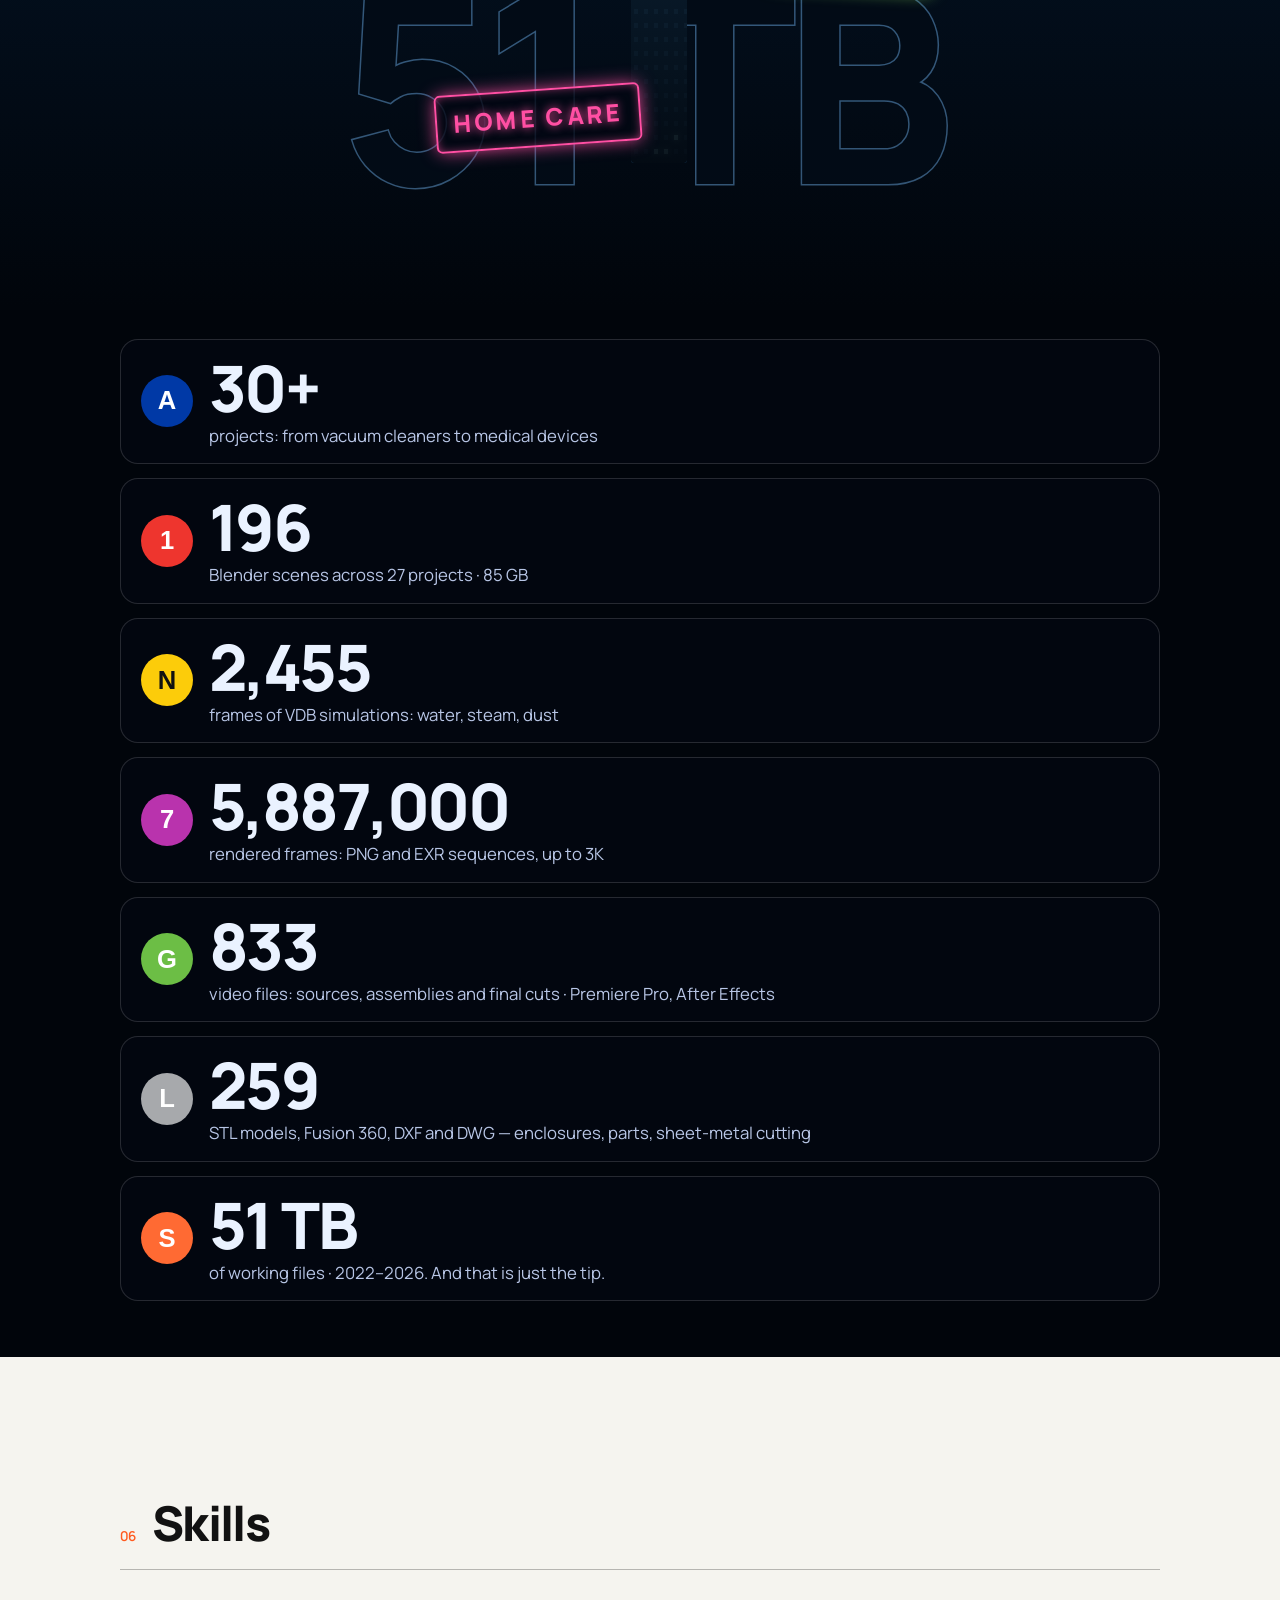
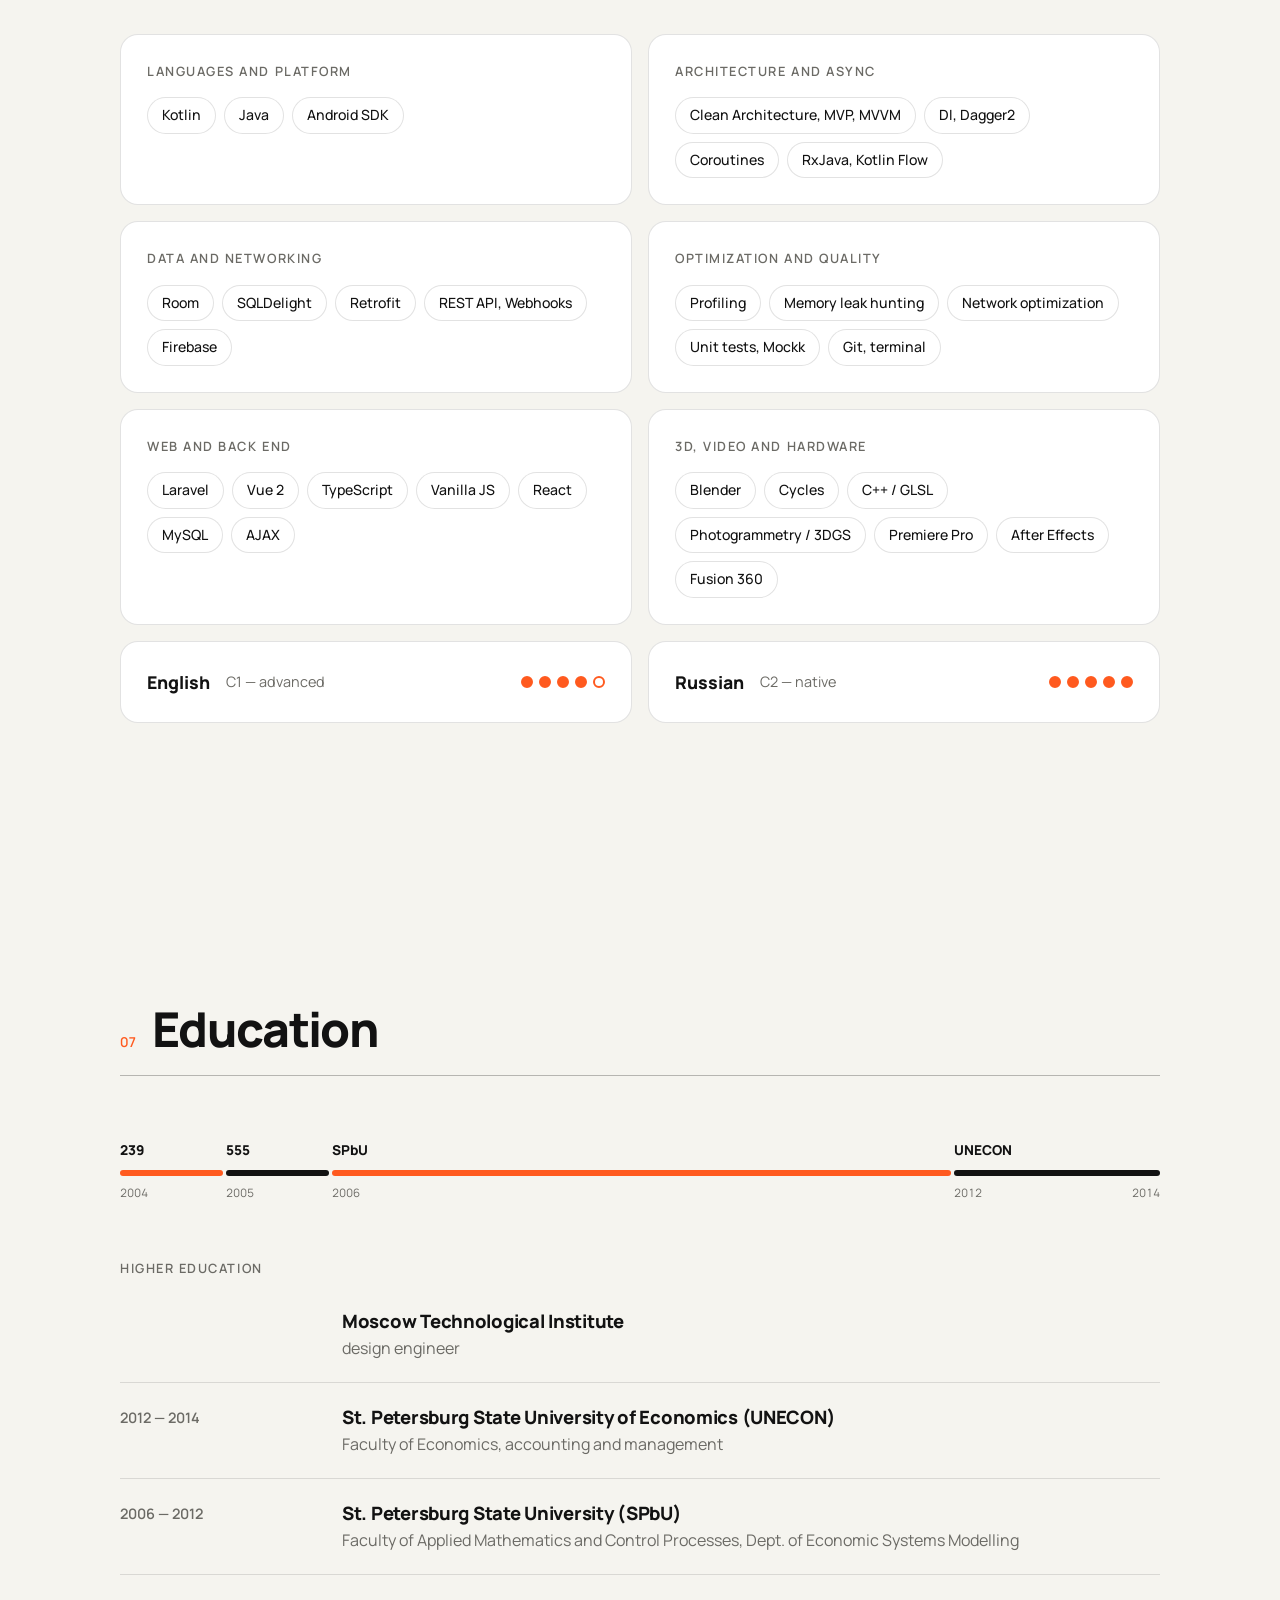
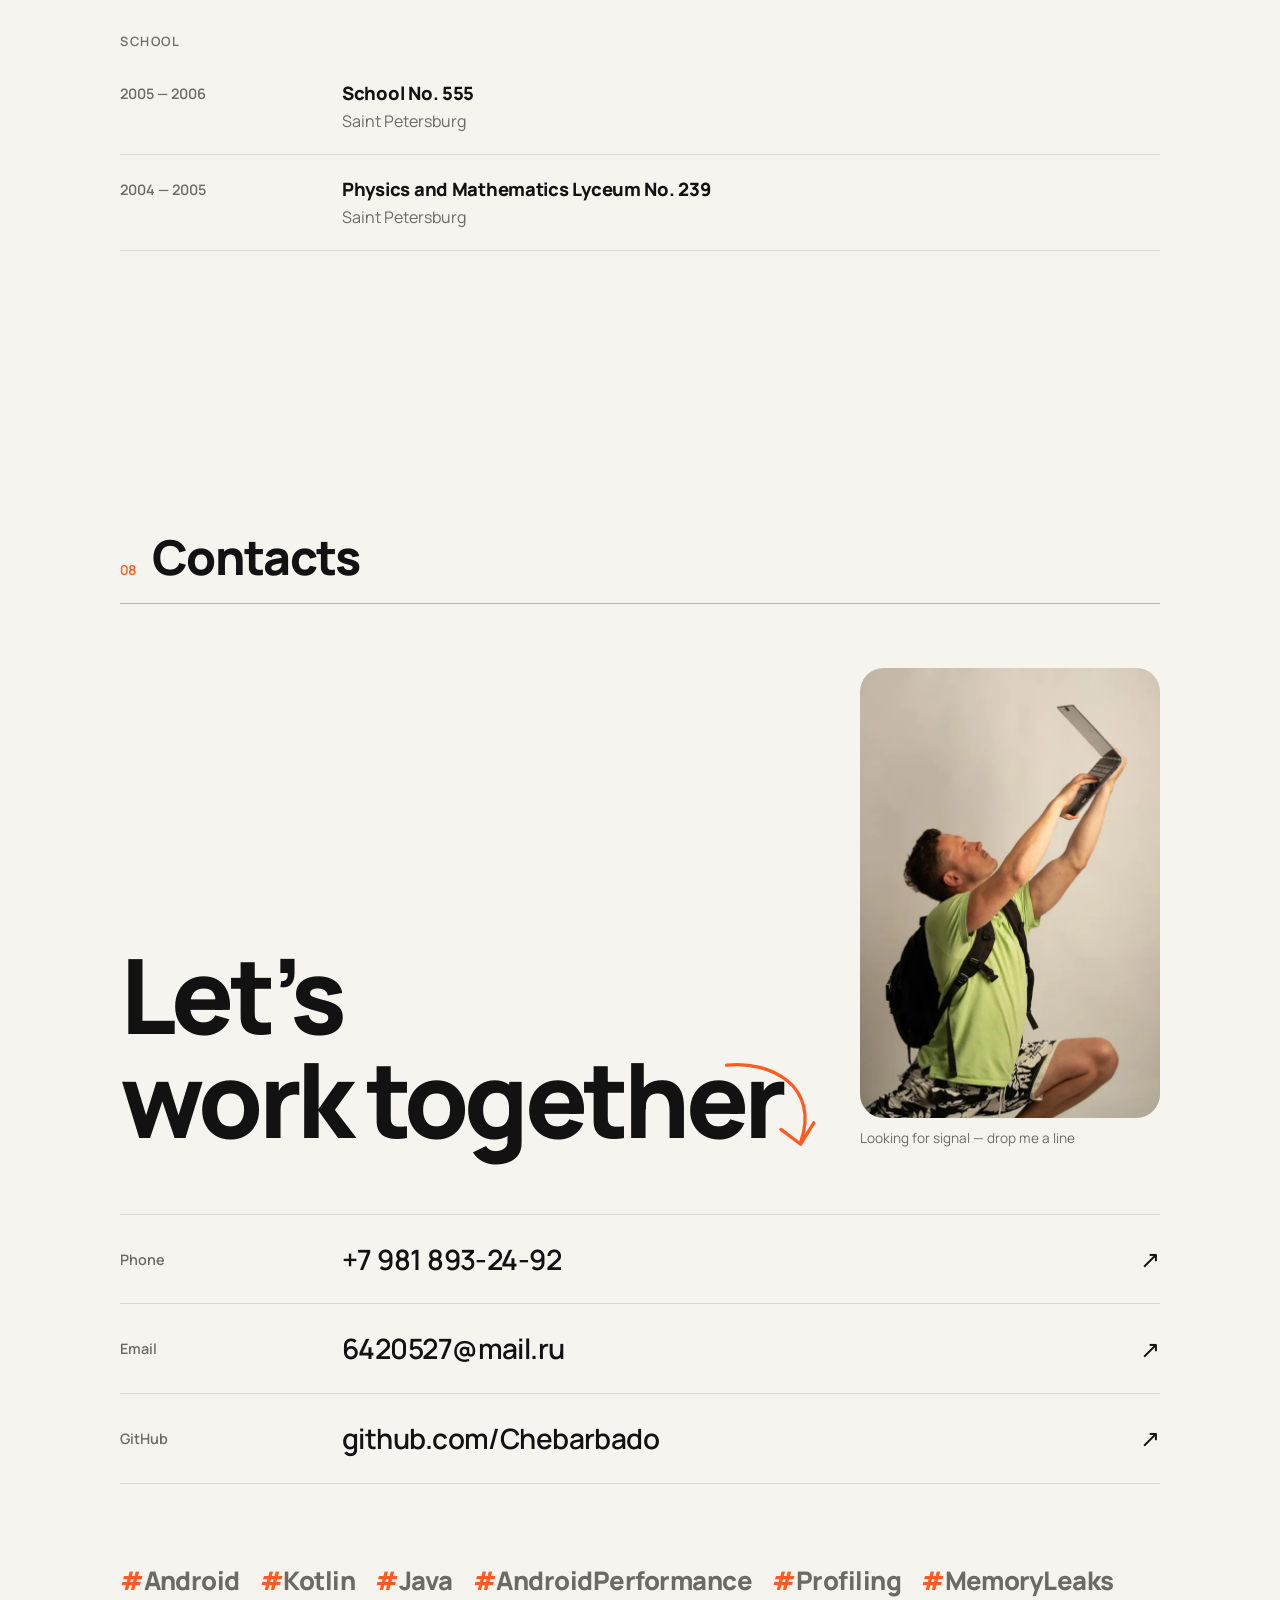
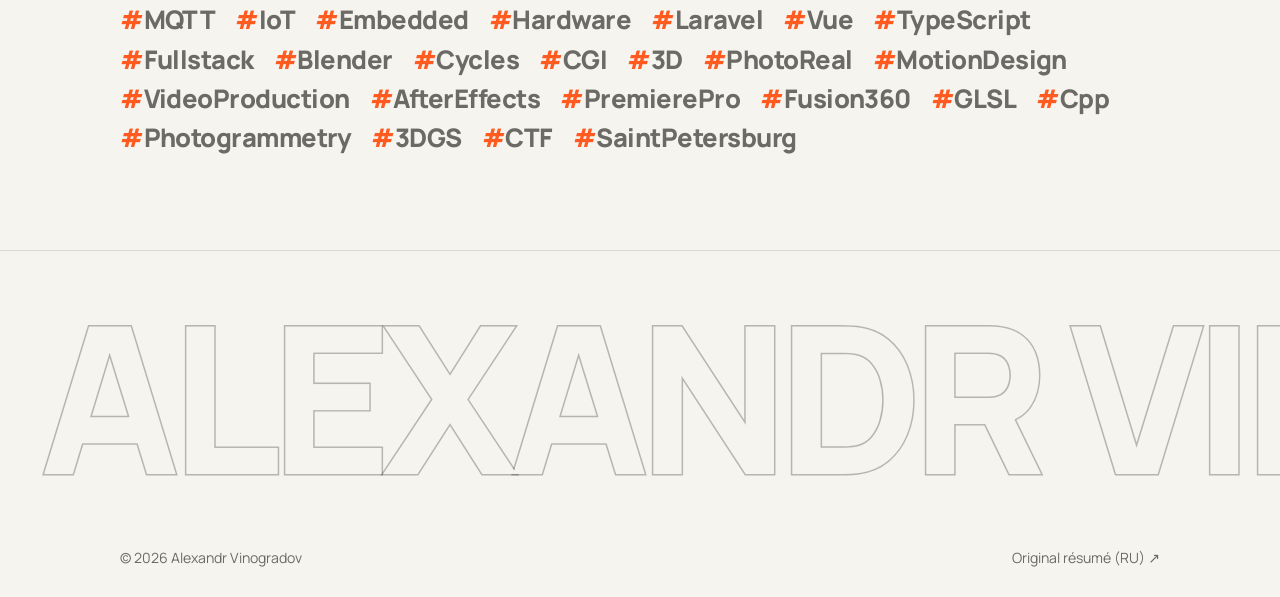
==== commit df9df135: "Move GymChess to its own case page - New gymchess.html: the full GymChess story (intro, comic, how  " ====
--- a/index.html
+++ b/index.html
@@ -148,19 +148,8 @@
     <section class="section" id="gymchess">
       <div class="container">
         <header class="section__head"><span class="section__num">03</span><h2>GymChess</h2><span class="section__line"></span></header>
-        <div class="gc__intro">
-          <div>
-            <p class="gc__kicker" id="gcKicker" data-reveal></p>
-            <p class="gc__tagline" id="gcTagline" data-reveal></p>
-          </div>
-          <div>
-            <p class="gc__lead" id="gcLead" data-reveal></p>
-            <div data-reveal><a class="btn magnetic gc__repo" id="gcRepo" target="_blank" rel="noopener"></a></div>
-          </div>
-        </div>
-        <ol class="comic" id="gcComic"></ol>
-        <div class="gc-count" id="gcCount"></div>
-        <div class="gc__info" id="gcInfo"></div>
+        <!-- Только упоминание: карточка концепта со ссылкой на страницу-кейс gymchess.html -->
+        <div class="gc-teaser" id="gcTeaser"></div>
       </div>
     </section>
 
--- a/css/style.css
+++ b/css/style.css
@@ -888,6 +888,20 @@
 .gc__potential li { position: relative; padding-left: 26px; }
 .gc__potential li::before { content: '↗'; position: absolute; left: 0; font-weight: 800; color: var(--accent); }
 
+/* Тизер GymChess на главной и страница-кейс gymchess.html */
+.gc-teaser__card { display: grid; grid-template-columns: minmax(0, .9fr) minmax(0, 1.3fr); gap: clamp(24px, 4vw, 48px); align-items: center; }
+.gc-teaser__text .gc__kicker { margin: 0 0 14px; font-size: .8rem; color: var(--accent); }
+.gc-teaser__text h3 { margin: 14px 0 0; font-size: clamp(1.4rem, 2.6vw, 1.9rem); font-weight: 800; line-height: 1.15; letter-spacing: -.02em; }
+.gc-teaser__about { margin-top: 12px; font-size: .9rem; }
+.gc-teaser__actions { display: flex; flex-wrap: wrap; gap: 10px; margin-top: 22px; }
+
+.case-hero { padding: calc(var(--nav-h) + clamp(56px, 12vw, 140px)) 0 clamp(24px, 4vw, 48px); }
+.case__title { margin-top: 14px; font-size: clamp(2.4rem, 6.5vw, 5rem); font-weight: 800; line-height: 1; letter-spacing: -.045em; }
+.case__lead { max-width: 62ch; margin-top: 22px; font-size: clamp(1.05rem, 1.6vw, 1.25rem); color: var(--muted); }
+.case__actions { display: flex; flex-wrap: wrap; gap: 12px; margin-top: 30px; }
+.nav__links .nav__back { color: var(--ink); font-weight: 600; }
+.gc-count--page, .gc__info--page { margin-top: 0; }
+
 /* ---------- Прочее: горизонтальная лента ---------- */
 .other { overflow: hidden; }
 .other__count {
@@ -1560,7 +1574,7 @@
   .has-photo .phone-wrap { display: none; }
   .hero__photo { width: 112px; aspect-ratio: 1; border-radius: 50%; }
   .contacts__head { grid-template-columns: 1fr; }
-  .gc__intro, .gc__info, .gc-count__grid { grid-template-columns: 1fr; }
+  .gc__intro, .gc__info, .gc-count__grid, .gc-teaser__card { grid-template-columns: 1fr; }
   .gc-pose { grid-template-columns: 1fr; gap: 20px; }
   .gc-pose__cam { max-width: 300px; margin-inline: auto; }
   .gc__facts { grid-template-columns: repeat(2, minmax(0, 1fr)); }
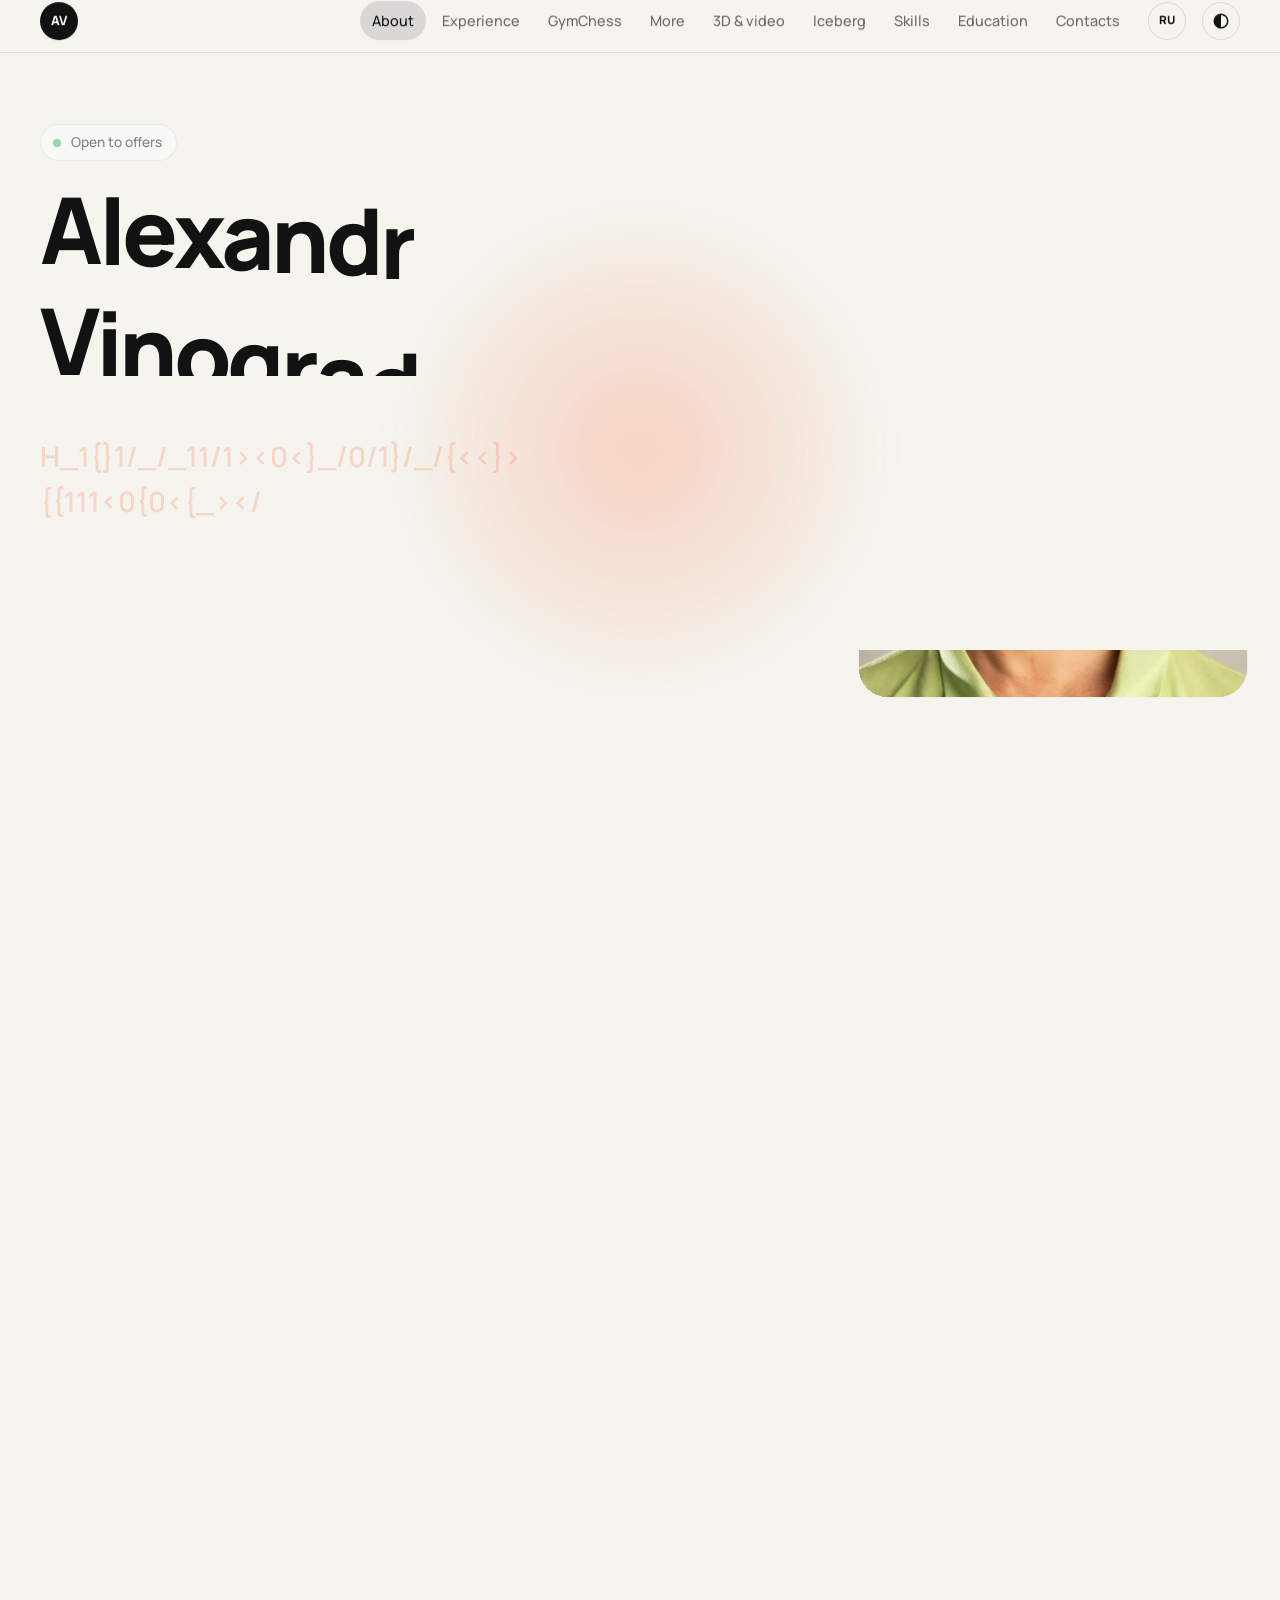
==== commit 0d196e38: "updated data" ====
--- a/index.html
+++ b/index.html
@@ -1,289 +1,289 @@
-<!doctype html>
-<html lang="ru">
-<head>
-  <meta charset="utf-8">
-  <meta name="viewport" content="width=device-width, initial-scale=1">
-  <title>Александр Виноградов — разработчик программно-аппаратных решений, Android, CGI</title>
-  <meta name="description" content="Программно-аппаратные решения под ключ, Android, backend на Laravel и CGI-продакшн. Резюме с опытом, проектами и контактами.">
-  <meta property="og:type" content="website">
-  <meta property="og:site_name" content="Александр Виноградов">
-  <meta property="og:url" content="https://chebarbado.github.io/">
-  <meta property="og:title" content="Александр Виноградов — hardware &amp; software, Android, CGI">
-  <meta property="og:description" content="Программно-аппаратные решения под ключ, Android, Laravel и CGI-продакшн. Живое резюме: опыт, проекты, контакты.">
-  <meta property="og:image" content="https://chebarbado.github.io/img/og.jpg">
-  <meta property="og:image:type" content="image/jpeg">
-  <meta property="og:image:width" content="1200">
-  <meta property="og:image:height" content="630">
-  <meta property="og:image:alt" content="Александр Виноградов — разработчик программно-аппаратных решений, Android, CGI">
-  <meta property="og:locale" content="ru_RU">
-  <meta property="og:locale:alternate" content="en_US">
-  <meta name="twitter:card" content="summary_large_image">
-  <meta name="twitter:title" content="Александр Виноградов — hardware &amp; software, Android, CGI">
-  <meta name="twitter:description" content="Программно-аппаратные решения под ключ, Android, Laravel и CGI-продакшн.">
-  <meta name="twitter:image" content="https://chebarbado.github.io/img/og.jpg">
-  <meta name="theme-color" content="#0d0d0f">
-  <link rel="canonical" href="https://chebarbado.github.io/">
-  <meta name="keywords" content="">
-  <meta name="color-scheme" content="light dark">
-  <script>
-    // До первой отрисовки: помечаем, что JS есть, и восстанавливаем тему
-    (function () {
-      var d = document.documentElement;
-      d.classList.add('js');
-      try { var t = localStorage.getItem('theme'); if (t) d.dataset.theme = t; } catch (e) {}
-      // после переключения языка страница перезагружается — прелоадер второй раз не показываем
-      try { if (sessionStorage.getItem('skipIntro')) d.classList.add('no-loader'); } catch (e) {}
-    })();
-  </script>
-  <link rel="icon" href="data:image/svg+xml,%3Csvg xmlns='http://www.w3.org/2000/svg' viewBox='0 0 32 32'%3E%3Ccircle cx='16' cy='16' r='12' fill='%23ff5a1f'/%3E%3C/svg%3E">
-  <link rel="preconnect" href="https://fonts.googleapis.com">
-  <link rel="preconnect" href="https://fonts.gstatic.com" crossorigin>
-  <link rel="stylesheet" href="https://fonts.googleapis.com/css2?family=Manrope:wght@200..800&family=Playfair+Display:ital,wght@1,800&display=swap">
-  <link rel="stylesheet" href="css/style.css">
-</head>
-<body>
-  <div class="loader" aria-hidden="true">
-    <span class="loader__num" id="loaderNum">0</span>
-    <span class="loader__label" data-i18n="loading">загрузка</span>
-  </div>
-  <div class="cursor" aria-hidden="true"></div>
-  <div class="progress" aria-hidden="true"></div>
-
-  <header class="nav" id="nav">
-    <a class="nav__logo" href="#top" data-bind="initials" aria-label="Наверх" data-i18n-aria="toTop"></a>
-    <nav class="nav__links" aria-label="Разделы" data-i18n-aria="sections">
-      <a href="#about" data-i18n="about">Обо мне</a>
-      <a href="#experience" data-i18n="exp">Опыт</a>
-      <a href="#gymchess">GymChess</a>
-      <a href="#other" data-i18n="other">Прочее</a>
-      <a href="#cgi" data-i18n="cgi">3D и видео</a>
-      <a href="#iceberg" data-i18n="iceberg">Айсберг</a>
-      <a href="#skills" data-i18n="skills">Навыки</a>
-      <a href="#education" data-i18n="education">Образование</a>
-      <a href="#contacts" data-i18n="contacts">Контакты</a>
-    </nav>
-    <button class="nav__theme nav__lang" id="lang" type="button" aria-label="Switch language"></button>
-    <button class="nav__theme" id="theme" type="button" aria-label="Переключить тему" data-i18n-aria="theme">
-      <svg viewBox="0 0 24 24" width="18" height="18" aria-hidden="true"><circle cx="12" cy="12" r="9" fill="none" stroke="currentColor" stroke-width="2"/><path d="M12 3a9 9 0 0 0 0 18z" fill="currentColor"/></svg>
-    </button>
-  </header>
-
-  <div id="smooth-wrapper"><div id="smooth-content">
-  <main id="top">
-    <section class="hero">
-      <div class="hero__glow" aria-hidden="true"></div>
-      <div class="container container--wide hero__inner">
-        <div class="hero__text">
-          <p class="hero__eyebrow" data-hero data-optional><span class="hero__pulse"></span><span data-bind="status"></span></p>
-          <h1 class="hero__title" id="heroTitle" data-bind="name"></h1>
-          <svg class="hero__scribble" viewBox="0 0 420 22" aria-hidden="true"><path d="M3 14 C 48 3, 96 21, 150 11 S 262 3, 318 12 S 392 17, 417 7"/></svg>
-          <p class="hero__role" id="heroRole" data-hero data-bind="role"></p>
-          <p class="hero__lead" data-hero data-bind="lead"></p>
-          <ul class="hero__meta" data-hero id="heroMeta"></ul>
-          <div class="hero__cta" data-hero>
-            <a class="btn btn--primary magnetic" href="#contacts" data-i18n="getInTouch">Связаться</a>
-            <a class="btn magnetic" href="#experience" data-i18n="seeExp">Смотреть опыт</a>
-          </div>
-        </div>
-
-        <!-- Декоративный макет: экран диспетчеризации устройств с «живой» телеметрией -->
-        <div class="hero__device">
-          <figure class="hero__photo" id="heroPhoto" hidden><img alt="" width="853" height="1280"></figure>
-          <div class="phone-wrap" aria-hidden="true">
-          <div class="phone-tilt">
-            <div class="phone">
-              <div class="phone__screen">
-                <div class="phone__bar"><b data-i18n="phoneTitle">Уличные часы</b><span class="phone__live"><i></i>MQTT · online</span></div>
-                <div class="phone__value"><b id="phoneValue">24.6</b><small data-i18n="phoneUnit">°C · телеметрия</small></div>
-                <svg class="phone__chart" viewBox="0 0 240 90" preserveAspectRatio="none">
-                  <defs>
-                    <linearGradient id="chartFill" x1="0" y1="0" x2="0" y2="1">
-                      <stop offset="0" stop-color="currentColor" stop-opacity=".35"/>
-                      <stop offset="1" stop-color="currentColor" stop-opacity="0"/>
-                    </linearGradient>
-                  </defs>
-                  <g id="chartGroup">
-                    <path id="chartArea" fill="url(#chartFill)"/>
-                    <path id="chartLine" fill="none" stroke="currentColor" stroke-width="2.5" stroke-linecap="round" stroke-linejoin="round" vector-effect="non-scaling-stroke"/>
-                  </g>
-                </svg>
-                <ul class="phone__list">
-                  <li><i></i><span>Узел 01</span><em>12 ms</em></li>
-                  <li><i></i><span>Узел 02</span><em>18 ms</em></li>
-                  <li><i></i><span>Узел 03</span><em>9 ms</em></li>
-                  <li><i></i><span>Узел 04</span><em>23 ms</em></li>
-                </ul>
-              </div>
-            </div>
-          </div>
-          </div>
-        </div>
-      </div>
-      <div class="hero__scroll" data-hero aria-hidden="true"><span></span><i data-i18n="scroll">Листайте</i></div>
-    </section>
-
-    <div class="marquee" aria-hidden="true"><div class="marquee__track" id="marquee"></div></div>
-
-    <section class="section" id="about">
-      <div class="container">
-        <header class="section__head"><span class="section__num">01</span><h2 data-i18n="about">Обо мне</h2><span class="section__line"></span></header>
-        <div class="about">
-          <div class="about__text" id="aboutText"></div>
-          <dl class="stats" id="stats"></dl>
-        </div>
-        <figure class="about__photo" id="aboutPhoto" hidden><img alt="" loading="lazy" width="1280" height="853"></figure>
-      </div>
-    </section>
-
-    <section class="section" id="experience">
-      <div class="container">
-        <header class="section__head"><span class="section__num">02</span><h2 data-i18n="expTitle">Опыт работы</h2><span class="section__line"></span></header>
-        <div class="timeline">
-          <div class="timeline__rail" aria-hidden="true"><div class="timeline__bar"></div></div>
-          <div id="jobs"></div>
-        </div>
-      </div>
-    </section>
-
-    <section class="section" id="gymchess">
-      <div class="container">
-        <header class="section__head"><span class="section__num">03</span><h2>GymChess</h2><span class="section__line"></span></header>
-        <!-- Только упоминание: карточка концепта со ссылкой на страницу-кейс gymchess.html -->
-        <div class="gc-teaser" id="gcTeaser"></div>
-      </div>
-    </section>
-
-    <section class="section other" id="other">
-      <div class="container">
-        <header class="section__head">
-          <span class="section__num">03</span><h2 data-i18n="other">Прочее</h2>
-          <span class="other__count" aria-hidden="true"><b id="otherNow">01</b> / <span id="otherTotal">05</span></span>
-          <span class="section__line"></span>
-        </header>
-      </div>
-      <div class="other__viewport"><div class="other__track" id="otherTrack"></div></div>
-    </section>
-
-    <section class="section" id="cgi">
-      <div class="container">
-        <header class="section__head"><span class="section__num">04</span><h2 data-i18n="cgi">3D и видео</h2><span class="section__line"></span></header>
-        <div class="pipe">
-          <aside class="pipe__aside">
-            <p class="pipe__studio" id="cgiStudio" data-reveal></p>
-            <p class="pipe__intro" id="cgiIntro" data-reveal></p>
-            <div class="pipe__counter" aria-hidden="true"><span class="pipe__num"><b id="pipeNum">01</b></span><span class="pipe__of" id="pipeOf"></span></div>
-          </aside>
-          <div class="pipe__list">
-            <div class="pipe__rail" aria-hidden="true"><div class="pipe__fill"></div></div>
-            <ol class="pipe__steps" id="pipeSteps"></ol>
-          </div>
-        </div>
-      </div>
-    </section>
-
-    <!-- «Айсберг»: ночной Нью-Йорк над водой, перевёрнутый город проектов под водой. Сцена всегда тёмная -->
-    <section class="berg" id="iceberg">
-      <div class="berg__stage">
-        <div class="berg__world" id="bergWorld">
-          <div class="berg__sky">
-            <div class="berg__stars" id="bergStars" aria-hidden="true"></div>
-            <div class="berg__moon" aria-hidden="true"></div>
-            <header class="berg__mast">
-              <p class="berg__kicker" id="bergKicker"></p>
-              <h2 class="berg__title" id="bergTitle"></h2>
-              <p class="berg__tip" id="bergTip"></p>
-            </header>
-          </div>
-          <div class="berg__sea" aria-hidden="true"></div>
-          <div class="berg__city" id="bergCity" aria-hidden="true"></div>
-          <div class="berg__ticker" aria-hidden="true"><div class="berg__ticker-track" id="bergTicker"></div></div>
-        </div>
-        <div class="berg__bubbles" id="bergBubbles" aria-hidden="true"></div>
-        <!-- Жёлтая подлодка-такси: проплывает по сцене по мере погружения -->
-        <svg class="berg__sub" id="bergSub" viewBox="0 0 220 110" aria-hidden="true">
-          <defs><pattern id="bergChk" width="16" height="16" patternUnits="userSpaceOnUse"><rect width="8" height="8" fill="#111"/><rect x="8" y="8" width="8" height="8" fill="#111"/></pattern></defs>
-          <polygon points="198,62 380,8 380,122" fill="rgba(255,240,170,.13)"/>
-          <g class="berg__prop"><rect x="6" y="40" width="9" height="44" rx="4.5" fill="#c99700"/></g>
-          <path d="M120 16 v-13 h13" fill="none" stroke="#ffd21f" stroke-width="5" stroke-linecap="round"/>
-          <rect x="84" y="14" width="50" height="30" rx="9" fill="#ffd21f"/>
-          <rect x="91" y="19" width="36" height="14" rx="3" fill="#111"/>
-          <text x="109" y="30" font-family="Helvetica, Arial, sans-serif" font-size="10" font-weight="700" text-anchor="middle" fill="#ffd21f">TAXI</text>
-          <rect x="16" y="38" width="184" height="48" rx="24" fill="#ffd21f"/>
-          <rect x="34" y="68" width="148" height="16" fill="url(#bergChk)"/>
-          <g fill="#bfe9ff" stroke="#111" stroke-width="2.5"><circle cx="60" cy="54" r="8"/><circle cx="104" cy="54" r="8"/><circle cx="148" cy="54" r="8"/></g>
-        </svg>
-        <div class="berg__gauge" aria-hidden="true"><span data-i18n="depth">Глубина</span><b id="bergDepth">0</b><i id="bergUnit"></i></div>
-        <ol class="berg__stops" id="bergStops"></ol>
-      </div>
-    </section>
-
-    <section class="section" id="skills">
-      <div class="container">
-        <header class="section__head"><span class="section__num">04</span><h2 data-i18n="skills">Навыки</h2><button class="skills__toggle" id="skillsToggle" type="button" hidden></button><span class="section__line"></span></header>
-        <div class="skills" id="skillGroups"></div>
-        <ul class="skills__cloud" id="skillCloud" hidden></ul>
-        <div class="langs" id="langs"></div>
-      </div>
-    </section>
-
-    <section class="section" id="education">
-      <div class="container">
-        <header class="section__head"><span class="section__num">05</span><h2 data-i18n="education">Образование</h2><span class="section__line"></span></header>
-        <div class="edu" id="edu"></div>
-      </div>
-    </section>
-
-    <section class="section section--contacts" id="contacts">
-      <div class="container">
-        <header class="section__head"><span class="section__num">06</span><h2 data-i18n="contacts">Контакты</h2><span class="section__line"></span></header>
-        <div class="contacts__head">
-          <p class="contacts__title" id="contactsTitle" data-i18n-html="workTogether">Давайте<br>работать вместе</p>
-          <svg class="contacts__arrow" viewBox="0 0 140 120" aria-hidden="true"><path d="M8 10 C 62 4, 122 36, 98 104"/><path d="M74 88 L98 106 L114 80"/></svg>
-          <figure class="contacts__photo" id="contactsPhoto" hidden><div class="contacts__shot"><img alt="" loading="lazy" width="700" height="1050"></div><figcaption></figcaption></figure>
-        </div>
-        <ul class="contacts" id="contactList"></ul>
-        <ul class="hashtags" id="hashtags"></ul>
-        <p class="hashtags__hint" data-i18n="dragHint" hidden></p>
-      </div>
-    </section>
-  </main>
-
-  <footer class="footer">
-    <div class="footer__big" aria-hidden="true"><span id="footerBig"></span></div>
-    <div class="container footer__inner">
-      <span id="copyright"></span>
-      <a id="sourceLink" target="_blank" rel="noopener" hidden data-i18n="source">Оригинал резюме ↗</a>
-    </div>
-  </footer>
-  </div></div>
-
-  <!-- Галерея карточек «Прочее»: наполняется при открытии, видео не грузится заранее -->
-  <dialog class="lightbox" id="lightbox" aria-labelledby="lightboxTitle">
-    <div class="lightbox__inner">
-      <header class="lightbox__head">
-        <h3 class="lightbox__title" id="lightboxTitle"></h3>
-        <button class="lightbox__close" type="button" aria-label="Закрыть" data-i18n-aria="close">✕</button>
-      </header>
-      <p class="lightbox__text"></p>
-      <div class="lightbox__grid"></div>
-    </div>
-  </dialog>
-
-  <noscript><p class="noscript">Для отображения резюме включите JavaScript.</p></noscript>
-
-  <script src="js/vendor/gsap.min.js"></script>
-  <script src="js/vendor/ScrollTrigger.min.js"></script>
-  <script src="js/vendor/ScrollToPlugin.min.js"></script>
-  <script src="js/vendor/SplitText.min.js"></script>
-  <script src="js/vendor/ScrambleTextPlugin.min.js"></script>
-  <script src="js/vendor/ScrollSmoother.min.js"></script>
-  <script src="js/vendor/Flip.min.js"></script>
-  <script src="js/vendor/Draggable.min.js"></script>
-  <script src="js/vendor/InertiaPlugin.min.js"></script>
-  <script src="js/vendor/MotionPathPlugin.min.js"></script>
-  <script src="js/vendor/DrawSVGPlugin.min.js"></script>
-  <script src="js/data.js"></script>
-  <script src="js/data.en.js"></script>
-  <script src="js/main.js"></script>
-</body>
-</html>
+<!doctype html>
+<html lang="ru">
+<head>
+  <meta charset="utf-8">
+  <meta name="viewport" content="width=device-width, initial-scale=1">
+  <title>Александр Виноградов — разработчик программно-аппаратных решений, Android, CGI</title>
+  <meta name="description" content="Программно-аппаратные решения под ключ: Android на Kotlin, backend и ML-системы, CGI-продакшн. Резюме с опытом, проектами и контактами.">
+  <meta property="og:type" content="website">
+  <meta property="og:site_name" content="Александр Виноградов">
+  <meta property="og:url" content="https://chebarbado.github.io/">
+  <meta property="og:title" content="Александр Виноградов — hardware &amp; software, Android, CGI">
+  <meta property="og:description" content="Программно-аппаратные решения под ключ: Android на Kotlin, backend, ML-системы и CGI-продакшн. Живое резюме: опыт, проекты, контакты.">
+  <meta property="og:image" content="https://chebarbado.github.io/img/og.jpg">
+  <meta property="og:image:type" content="image/jpeg">
+  <meta property="og:image:width" content="1200">
+  <meta property="og:image:height" content="630">
+  <meta property="og:image:alt" content="Александр Виноградов — разработчик программно-аппаратных решений, Android, CGI">
+  <meta property="og:locale" content="ru_RU">
+  <meta property="og:locale:alternate" content="en_US">
+  <meta name="twitter:card" content="summary_large_image">
+  <meta name="twitter:title" content="Александр Виноградов — hardware &amp; software, Android, CGI">
+  <meta name="twitter:description" content="Программно-аппаратные решения под ключ: Android на Kotlin, backend, ML-системы и CGI-продакшн.">
+  <meta name="twitter:image" content="https://chebarbado.github.io/img/og.jpg">
+  <meta name="theme-color" content="#0d0d0f">
+  <link rel="canonical" href="https://chebarbado.github.io/">
+  <meta name="keywords" content="">
+  <meta name="color-scheme" content="light dark">
+  <script>
+    // До первой отрисовки: помечаем, что JS есть, и восстанавливаем тему
+    (function () {
+      var d = document.documentElement;
+      d.classList.add('js');
+      try { var t = localStorage.getItem('theme'); if (t) d.dataset.theme = t; } catch (e) {}
+      // после переключения языка страница перезагружается — прелоадер второй раз не показываем
+      try { if (sessionStorage.getItem('skipIntro')) d.classList.add('no-loader'); } catch (e) {}
+    })();
+  </script>
+  <link rel="icon" href="data:image/svg+xml,%3Csvg xmlns='http://www.w3.org/2000/svg' viewBox='0 0 32 32'%3E%3Ccircle cx='16' cy='16' r='12' fill='%23ff5a1f'/%3E%3C/svg%3E">
+  <link rel="preconnect" href="https://fonts.googleapis.com">
+  <link rel="preconnect" href="https://fonts.gstatic.com" crossorigin>
+  <link rel="stylesheet" href="https://fonts.googleapis.com/css2?family=Manrope:wght@200..800&family=Playfair+Display:ital,wght@1,800&display=swap">
+  <link rel="stylesheet" href="css/style.css">
+</head>
+<body>
+  <div class="loader" aria-hidden="true">
+    <span class="loader__num" id="loaderNum">0</span>
+    <span class="loader__label" data-i18n="loading">загрузка</span>
+  </div>
+  <div class="cursor" aria-hidden="true"></div>
+  <div class="progress" aria-hidden="true"></div>
+
+  <header class="nav" id="nav">
+    <a class="nav__logo" href="#top" data-bind="initials" aria-label="Наверх" data-i18n-aria="toTop"></a>
+    <nav class="nav__links" aria-label="Разделы" data-i18n-aria="sections">
+      <a href="#about" data-i18n="about">Обо мне</a>
+      <a href="#experience" data-i18n="exp">Опыт</a>
+      <a href="#gymchess">GymChess</a>
+      <a href="#other" data-i18n="other">Прочее</a>
+      <a href="#cgi" data-i18n="cgi">3D и видео</a>
+      <a href="#iceberg" data-i18n="iceberg">Айсберг</a>
+      <a href="#skills" data-i18n="skills">Навыки</a>
+      <a href="#education" data-i18n="education">Образование</a>
+      <a href="#contacts" data-i18n="contacts">Контакты</a>
+    </nav>
+    <button class="nav__theme nav__lang" id="lang" type="button" aria-label="Switch language"></button>
+    <button class="nav__theme" id="theme" type="button" aria-label="Переключить тему" data-i18n-aria="theme">
+      <svg viewBox="0 0 24 24" width="18" height="18" aria-hidden="true"><circle cx="12" cy="12" r="9" fill="none" stroke="currentColor" stroke-width="2"/><path d="M12 3a9 9 0 0 0 0 18z" fill="currentColor"/></svg>
+    </button>
+  </header>
+
+  <div id="smooth-wrapper"><div id="smooth-content">
+  <main id="top">
+    <section class="hero">
+      <div class="hero__glow" aria-hidden="true"></div>
+      <div class="container container--wide hero__inner">
+        <div class="hero__text">
+          <p class="hero__eyebrow" data-hero data-optional><span class="hero__pulse"></span><span data-bind="status"></span></p>
+          <h1 class="hero__title" id="heroTitle" data-bind="name"></h1>
+          <svg class="hero__scribble" viewBox="0 0 420 22" aria-hidden="true"><path d="M3 14 C 48 3, 96 21, 150 11 S 262 3, 318 12 S 392 17, 417 7"/></svg>
+          <p class="hero__role" id="heroRole" data-hero data-bind="role"></p>
+          <p class="hero__lead" data-hero data-bind="lead"></p>
+          <ul class="hero__meta" data-hero id="heroMeta"></ul>
+          <div class="hero__cta" data-hero>
+            <a class="btn btn--primary magnetic" href="#contacts" data-i18n="getInTouch">Связаться</a>
+            <a class="btn magnetic" href="#experience" data-i18n="seeExp">Смотреть опыт</a>
+          </div>
+        </div>
+
+        <!-- Декоративный макет: экран диспетчеризации устройств с «живой» телеметрией -->
+        <div class="hero__device">
+          <figure class="hero__photo" id="heroPhoto" hidden><img alt="" width="853" height="1280"></figure>
+          <div class="phone-wrap" aria-hidden="true">
+          <div class="phone-tilt">
+            <div class="phone">
+              <div class="phone__screen">
+                <div class="phone__bar"><b data-i18n="phoneTitle">Уличные часы</b><span class="phone__live"><i></i>MQTT · online</span></div>
+                <div class="phone__value"><b id="phoneValue">24.6</b><small data-i18n="phoneUnit">°C · телеметрия</small></div>
+                <svg class="phone__chart" viewBox="0 0 240 90" preserveAspectRatio="none">
+                  <defs>
+                    <linearGradient id="chartFill" x1="0" y1="0" x2="0" y2="1">
+                      <stop offset="0" stop-color="currentColor" stop-opacity=".35"/>
+                      <stop offset="1" stop-color="currentColor" stop-opacity="0"/>
+                    </linearGradient>
+                  </defs>
+                  <g id="chartGroup">
+                    <path id="chartArea" fill="url(#chartFill)"/>
+                    <path id="chartLine" fill="none" stroke="currentColor" stroke-width="2.5" stroke-linecap="round" stroke-linejoin="round" vector-effect="non-scaling-stroke"/>
+                  </g>
+                </svg>
+                <ul class="phone__list">
+                  <li><i></i><span>Узел 01</span><em>12 ms</em></li>
+                  <li><i></i><span>Узел 02</span><em>18 ms</em></li>
+                  <li><i></i><span>Узел 03</span><em>9 ms</em></li>
+                  <li><i></i><span>Узел 04</span><em>23 ms</em></li>
+                </ul>
+              </div>
+            </div>
+          </div>
+          </div>
+        </div>
+      </div>
+      <div class="hero__scroll" data-hero aria-hidden="true"><span></span><i data-i18n="scroll">Листайте</i></div>
+    </section>
+
+    <div class="marquee" aria-hidden="true"><div class="marquee__track" id="marquee"></div></div>
+
+    <section class="section" id="about">
+      <div class="container">
+        <header class="section__head"><span class="section__num">01</span><h2 data-i18n="about">Обо мне</h2><span class="section__line"></span></header>
+        <div class="about">
+          <div class="about__text" id="aboutText"></div>
+          <dl class="stats" id="stats"></dl>
+        </div>
+        <figure class="about__photo" id="aboutPhoto" hidden><img alt="" loading="lazy" width="1280" height="853"></figure>
+      </div>
+    </section>
+
+    <section class="section" id="experience">
+      <div class="container">
+        <header class="section__head"><span class="section__num">02</span><h2 data-i18n="expTitle">Опыт работы</h2><span class="section__line"></span></header>
+        <div class="timeline">
+          <div class="timeline__rail" aria-hidden="true"><div class="timeline__bar"></div></div>
+          <div id="jobs"></div>
+        </div>
+      </div>
+    </section>
+
+    <section class="section" id="gymchess">
+      <div class="container">
+        <header class="section__head"><span class="section__num">03</span><h2>GymChess</h2><span class="section__line"></span></header>
+        <!-- Только упоминание: карточка концепта со ссылкой на страницу-кейс gymchess.html -->
+        <div class="gc-teaser" id="gcTeaser"></div>
+      </div>
+    </section>
+
+    <section class="section other" id="other">
+      <div class="container">
+        <header class="section__head">
+          <span class="section__num">03</span><h2 data-i18n="other">Прочее</h2>
+          <span class="other__count" aria-hidden="true"><b id="otherNow">01</b> / <span id="otherTotal">05</span></span>
+          <span class="section__line"></span>
+        </header>
+      </div>
+      <div class="other__viewport"><div class="other__track" id="otherTrack"></div></div>
+    </section>
+
+    <section class="section" id="cgi">
+      <div class="container">
+        <header class="section__head"><span class="section__num">04</span><h2 data-i18n="cgi">3D и видео</h2><span class="section__line"></span></header>
+        <div class="pipe">
+          <aside class="pipe__aside">
+            <p class="pipe__studio" id="cgiStudio" data-reveal></p>
+            <p class="pipe__intro" id="cgiIntro" data-reveal></p>
+            <div class="pipe__counter" aria-hidden="true"><span class="pipe__num"><b id="pipeNum">01</b></span><span class="pipe__of" id="pipeOf"></span></div>
+          </aside>
+          <div class="pipe__list">
+            <div class="pipe__rail" aria-hidden="true"><div class="pipe__fill"></div></div>
+            <ol class="pipe__steps" id="pipeSteps"></ol>
+          </div>
+        </div>
+      </div>
+    </section>
+
+    <!-- «Айсберг»: ночной Нью-Йорк над водой, перевёрнутый город проектов под водой. Сцена всегда тёмная -->
+    <section class="berg" id="iceberg">
+      <div class="berg__stage">
+        <div class="berg__world" id="bergWorld">
+          <div class="berg__sky">
+            <div class="berg__stars" id="bergStars" aria-hidden="true"></div>
+            <div class="berg__moon" aria-hidden="true"></div>
+            <header class="berg__mast">
+              <p class="berg__kicker" id="bergKicker"></p>
+              <h2 class="berg__title" id="bergTitle"></h2>
+              <p class="berg__tip" id="bergTip"></p>
+            </header>
+          </div>
+          <div class="berg__sea" aria-hidden="true"></div>
+          <div class="berg__city" id="bergCity" aria-hidden="true"></div>
+          <div class="berg__ticker" aria-hidden="true"><div class="berg__ticker-track" id="bergTicker"></div></div>
+        </div>
+        <div class="berg__bubbles" id="bergBubbles" aria-hidden="true"></div>
+        <!-- Жёлтая подлодка-такси: проплывает по сцене по мере погружения -->
+        <svg class="berg__sub" id="bergSub" viewBox="0 0 220 110" aria-hidden="true">
+          <defs><pattern id="bergChk" width="16" height="16" patternUnits="userSpaceOnUse"><rect width="8" height="8" fill="#111"/><rect x="8" y="8" width="8" height="8" fill="#111"/></pattern></defs>
+          <polygon points="198,62 380,8 380,122" fill="rgba(255,240,170,.13)"/>
+          <g class="berg__prop"><rect x="6" y="40" width="9" height="44" rx="4.5" fill="#c99700"/></g>
+          <path d="M120 16 v-13 h13" fill="none" stroke="#ffd21f" stroke-width="5" stroke-linecap="round"/>
+          <rect x="84" y="14" width="50" height="30" rx="9" fill="#ffd21f"/>
+          <rect x="91" y="19" width="36" height="14" rx="3" fill="#111"/>
+          <text x="109" y="30" font-family="Helvetica, Arial, sans-serif" font-size="10" font-weight="700" text-anchor="middle" fill="#ffd21f">TAXI</text>
+          <rect x="16" y="38" width="184" height="48" rx="24" fill="#ffd21f"/>
+          <rect x="34" y="68" width="148" height="16" fill="url(#bergChk)"/>
+          <g fill="#bfe9ff" stroke="#111" stroke-width="2.5"><circle cx="60" cy="54" r="8"/><circle cx="104" cy="54" r="8"/><circle cx="148" cy="54" r="8"/></g>
+        </svg>
+        <div class="berg__gauge" aria-hidden="true"><span data-i18n="depth">Глубина</span><b id="bergDepth">0</b><i id="bergUnit"></i></div>
+        <ol class="berg__stops" id="bergStops"></ol>
+      </div>
+    </section>
+
+    <section class="section" id="skills">
+      <div class="container">
+        <header class="section__head"><span class="section__num">04</span><h2 data-i18n="skills">Навыки</h2><button class="skills__toggle" id="skillsToggle" type="button" hidden></button><span class="section__line"></span></header>
+        <div class="skills" id="skillGroups"></div>
+        <ul class="skills__cloud" id="skillCloud" hidden></ul>
+        <div class="langs" id="langs"></div>
+      </div>
+    </section>
+
+    <section class="section" id="education">
+      <div class="container">
+        <header class="section__head"><span class="section__num">05</span><h2 data-i18n="education">Образование</h2><span class="section__line"></span></header>
+        <div class="edu" id="edu"></div>
+      </div>
+    </section>
+
+    <section class="section section--contacts" id="contacts">
+      <div class="container">
+        <header class="section__head"><span class="section__num">06</span><h2 data-i18n="contacts">Контакты</h2><span class="section__line"></span></header>
+        <div class="contacts__head">
+          <p class="contacts__title" id="contactsTitle" data-i18n-html="workTogether">Давайте<br>работать вместе</p>
+          <svg class="contacts__arrow" viewBox="0 0 140 120" aria-hidden="true"><path d="M8 10 C 62 4, 122 36, 98 104"/><path d="M74 88 L98 106 L114 80"/></svg>
+          <figure class="contacts__photo" id="contactsPhoto" hidden><div class="contacts__shot"><img alt="" loading="lazy" width="700" height="1050"></div><figcaption></figcaption></figure>
+        </div>
+        <ul class="contacts" id="contactList"></ul>
+        <ul class="hashtags" id="hashtags"></ul>
+        <p class="hashtags__hint" data-i18n="dragHint" hidden></p>
+      </div>
+    </section>
+  </main>
+
+  <footer class="footer">
+    <div class="footer__big" aria-hidden="true"><span id="footerBig"></span></div>
+    <div class="container footer__inner">
+      <span id="copyright"></span>
+      <a id="sourceLink" target="_blank" rel="noopener" hidden data-i18n="source">Оригинал резюме ↗</a>
+    </div>
+  </footer>
+  </div></div>
+
+  <!-- Галерея карточек «Прочее»: наполняется при открытии, видео не грузится заранее -->
+  <dialog class="lightbox" id="lightbox" aria-labelledby="lightboxTitle">
+    <div class="lightbox__inner">
+      <header class="lightbox__head">
+        <h3 class="lightbox__title" id="lightboxTitle"></h3>
+        <button class="lightbox__close" type="button" aria-label="Закрыть" data-i18n-aria="close">✕</button>
+      </header>
+      <p class="lightbox__text"></p>
+      <div class="lightbox__grid"></div>
+    </div>
+  </dialog>
+
+  <noscript><p class="noscript">Для отображения резюме включите JavaScript.</p></noscript>
+
+  <script src="js/vendor/gsap.min.js"></script>
+  <script src="js/vendor/ScrollTrigger.min.js"></script>
+  <script src="js/vendor/ScrollToPlugin.min.js"></script>
+  <script src="js/vendor/SplitText.min.js"></script>
+  <script src="js/vendor/ScrambleTextPlugin.min.js"></script>
+  <script src="js/vendor/ScrollSmoother.min.js"></script>
+  <script src="js/vendor/Flip.min.js"></script>
+  <script src="js/vendor/Draggable.min.js"></script>
+  <script src="js/vendor/InertiaPlugin.min.js"></script>
+  <script src="js/vendor/MotionPathPlugin.min.js"></script>
+  <script src="js/vendor/DrawSVGPlugin.min.js"></script>
+  <script src="js/data.js"></script>
+  <script src="js/data.en.js"></script>
+  <script src="js/main.js"></script>
+</body>
+</html>
--- a/css/style.css
+++ b/css/style.css
@@ -1,1642 +1,1681 @@
-/* ---------- Токены ---------- */
-:root {
-  --bg: #f5f4ef;
-  --surface: #ffffff;
-  --ink: #121212;
-  --muted: #6b6a65;
-  --line: rgba(18, 18, 18, .12);
-  --line-strong: rgba(18, 18, 18, .28);
-  --accent: #ff5a1f;
-  --accent-ink: #ffffff;
-  --radius: 18px;
-  --nav-h: 64px;
-  --gutter: clamp(16px, 4vw, 40px);
-  --font: 'Manrope', system-ui, -apple-system, 'Segoe UI', Roboto, sans-serif;
-}
-
-@media (prefers-color-scheme: dark) {
-  :root:not([data-theme='light']) {
-    --bg: #0d0d0f;
-    --surface: #16161a;
-    --ink: #efeee9;
-    --muted: #9a9993;
-    --line: rgba(255, 255, 255, .12);
-    --line-strong: rgba(255, 255, 255, .3);
-    --accent: #ff6a33;
-  }
-}
-
-:root[data-theme='dark'] {
-  --bg: #0d0d0f;
-  --surface: #16161a;
-  --ink: #efeee9;
-  --muted: #9a9993;
-  --line: rgba(255, 255, 255, .12);
-  --line-strong: rgba(255, 255, 255, .3);
-  --accent: #ff6a33;
-}
-
-/* ---------- База ---------- */
-*, *::before, *::after { box-sizing: border-box; }
-
-html { -webkit-text-size-adjust: 100%; }
-
-body {
-  margin: 0;
-  background: var(--bg);
-  color: var(--ink);
-  font: 400 1rem/1.6 var(--font);
-  -webkit-font-smoothing: antialiased;
-  overflow-x: hidden;
-  transition: background-color .4s, color .4s;
-}
-
-h1, h2, h3, p, ul, dl, dd { margin: 0; }
-ul { padding: 0; list-style: none; }
-a { color: inherit; text-decoration: none; }
-button { font: inherit; color: inherit; }
-::selection { background: var(--accent); color: var(--accent-ink); }
-:focus-visible { outline: 2px solid var(--accent); outline-offset: 3px; border-radius: 6px; }
-
-.container {
-  width: 100%;
-  max-width: 1120px;
-  margin-inline: auto;
-  padding-inline: var(--gutter);
-}
-.container--wide { max-width: 1280px; }
-
-/* Скрываем анимируемое до старта GSAP (класс .js ставится в <head>) */
-.js [data-reveal],
-.js [data-hero] { visibility: hidden; }
-
-/* Маски SplitText: запас под выносные элементы букв (й, р, у) */
-.w-mask {
-  padding-block: .08em .14em;
-  margin-block: -.08em -.14em;
-}
-
-/* ---------- Прелоадер ---------- */
-.loader, .no-loader .loader { display: none !important; }
-.js:not(.no-loader) .loader {
-  display: flex !important;
-  position: fixed;
-  inset: 0;
-  z-index: 100;
-  display: flex;
-  align-items: flex-end;
-  justify-content: space-between;
-  padding: clamp(20px, 5vw, 56px);
-  background: var(--ink);
-  color: var(--bg);
-  /* страховка: если скрипты не отработали, прелоадер сам исчезнет */
-  animation: loader-failsafe 0s 5s forwards;
-}
-@keyframes loader-failsafe { to { visibility: hidden; } }
-.loader__num {
-  font-size: clamp(5rem, 22vw, 16rem);
-  font-weight: 800;
-  line-height: .8;
-  letter-spacing: -.06em;
-  font-variant-numeric: tabular-nums;
-}
-.loader__label {
-  font-size: .75rem;
-  letter-spacing: .2em;
-  text-transform: uppercase;
-  opacity: .6;
-}
-
-/* ---------- Курсор и смена темы ---------- */
-.cursor {
-  position: fixed;
-  left: 0;
-  top: 0;
-  width: 34px;
-  height: 34px;
-  margin: -17px 0 0 -17px;
-  border: 1.5px solid var(--accent);
-  border-radius: 50%;
-  pointer-events: none;
-  z-index: 60;
-  opacity: 0;
-}
-@media (pointer: coarse) { .cursor { display: none; } }
-
-.theme-wipe {
-  position: fixed;
-  inset: 0;
-  z-index: 90;
-  pointer-events: none;
-}
-
-/* ---------- Прогресс и навигация ---------- */
-.progress {
-  position: fixed;
-  inset: 0 0 auto 0;
-  height: 3px;
-  background: var(--accent);
-  transform: scaleX(0);
-  transform-origin: 0 50%;
-  z-index: 30;
-}
-
-.nav {
-  position: fixed;
-  inset: 0 0 auto 0;
-  height: var(--nav-h);
-  display: flex;
-  align-items: center;
-  gap: 16px;
-  padding-inline: var(--gutter);
-  background: color-mix(in srgb, var(--bg) 78%, transparent);
-  -webkit-backdrop-filter: blur(14px);
-  backdrop-filter: blur(14px);
-  border-bottom: 1px solid var(--line);
-  z-index: 20;
-}
-
-.nav__logo {
-  flex: none;
-  display: grid;
-  place-items: center;
-  width: 38px;
-  height: 38px;
-  border-radius: 50%;
-  background: var(--ink);
-  color: var(--bg);
-  font-weight: 800;
-  font-size: .8rem;
-  letter-spacing: .02em;
-}
-
-.nav__links {
-  display: flex;
-  gap: 4px;
-  margin-left: auto;
-  overflow-x: auto;
-  scrollbar-width: none;
-  white-space: nowrap;
-}
-.nav__links::-webkit-scrollbar { display: none; }
-
-.nav__links a {
-  padding: 8px 12px;
-  border-radius: 999px;
-  font-size: .9rem;
-  font-weight: 500;
-  color: var(--muted);
-  transition: color .25s, background-color .25s;
-}
-.nav__links a:hover,
-.nav__links a.is-active { color: var(--ink); }
-.nav__links a.is-active { background: var(--line); }
-
-.nav__theme {
-  flex: none;
-  display: grid;
-  place-items: center;
-  width: 38px;
-  height: 38px;
-  border: 1px solid var(--line);
-  border-radius: 50%;
-  background: none;
-  cursor: pointer;
-  transition: border-color .25s, transform .4s;
-}
-.nav__theme:hover { border-color: var(--line-strong); transform: rotate(180deg); }
-.nav__lang { font-size: .72rem; font-weight: 800; letter-spacing: .04em; }
-.nav__lang:hover { transform: none; background: var(--ink); color: var(--bg); }
-
-/* ---------- Hero ---------- */
-.hero {
-  position: relative;
-  min-height: 100vh;
-  min-height: 100svh;
-  display: flex;
-  align-items: center;
-  padding: calc(var(--nav-h) + 40px) 0 96px;
-  overflow: hidden;
-}
-
-.hero__inner {
-  position: relative;
-  display: grid;
-  grid-template-columns: minmax(0, 1.35fr) minmax(0, .65fr);
-  gap: 48px;
-  align-items: center;
-}
-
-.hero__glow {
-  position: absolute;
-  left: 50%;
-  top: 50%;
-  width: 640px;
-  height: 640px;
-  margin: -320px 0 0 -320px;
-  border-radius: 50%;
-  background: radial-gradient(circle, color-mix(in srgb, var(--accent) 38%, transparent), transparent 65%);
-  filter: blur(30px);
-  pointer-events: none;
-}
-
-.hero__eyebrow {
-  display: inline-flex;
-  align-items: center;
-  gap: 10px;
-  margin-bottom: 28px;
-  padding: 7px 14px 7px 12px;
-  border: 1px solid var(--line);
-  border-radius: 999px;
-  background: color-mix(in srgb, var(--surface) 70%, transparent);
-  font-size: .85rem;
-  font-weight: 500;
-}
-
-.hero__pulse {
-  flex: none;
-  width: 8px;
-  height: 8px;
-  border-radius: 50%;
-  background: #22c55e;
-  box-shadow: 0 0 0 0 rgba(34, 197, 94, .6);
-  animation: pulse 2s infinite;
-}
-@keyframes pulse {
-  70% { box-shadow: 0 0 0 9px rgba(34, 197, 94, 0); }
-  100% { box-shadow: 0 0 0 0 rgba(34, 197, 94, 0); }
-}
-
-.hero__title {
-  font-size: clamp(3.5rem, 7.2vw, 6.4rem);
-  font-weight: 800;
-  line-height: 1;
-  letter-spacing: -.045em;
-}
-
-.hero__scribble { display: block; width: min(440px, 74%); height: auto; margin-top: 6px; overflow: visible; }
-.hero__scribble path { fill: none; stroke: var(--accent); stroke-width: 5; stroke-linecap: round; }
-
-.hero__role {
-  max-width: 23em; /* длинная строка ролей не должна уходить под макет телефона */
-  margin-top: 24px;
-  font-size: clamp(1.15rem, 2.6vw, 1.75rem);
-  font-weight: 600;
-  color: var(--accent);
-}
-
-.hero__lead {
-  max-width: 52ch;
-  margin-top: 16px;
-  font-size: clamp(1rem, 1.6vw, 1.15rem);
-  color: var(--muted);
-}
-
-.hero__meta {
-  display: flex;
-  flex-wrap: wrap;
-  gap: 8px;
-  margin-top: 28px;
-}
-
-.hero__cta {
-  display: flex;
-  flex-wrap: wrap;
-  gap: 12px;
-  margin-top: 36px;
-}
-
-.hero__scroll {
-  position: absolute;
-  left: 0;
-  right: 0;
-  bottom: 28px;
-  width: max-content;
-  margin-inline: auto;
-  display: flex;
-  flex-direction: column;
-  align-items: center;
-  gap: 8px;
-  font-size: .72rem;
-  letter-spacing: .18em;
-  text-transform: uppercase;
-  color: var(--muted);
-}
-.hero__scroll i { font-style: normal; }
-.hero__scroll span {
-  width: 1px;
-  height: 36px;
-  background: linear-gradient(var(--ink), transparent);
-  animation: drip 2s ease-in-out infinite;
-  transform-origin: top;
-}
-@keyframes drip {
-  0% { transform: scaleY(0); }
-  50% { transform: scaleY(1); }
-  100% { transform: scaleY(1); opacity: 0; }
-}
-
-/* ---------- Макет телефона (всегда тёмный, как экран приложения) ---------- */
-.hero__device {
-  display: flex;
-  justify-content: center;
-  perspective: 1100px;
-}
-.phone-tilt { transform-style: preserve-3d; width: min(300px, 100%); }
-
-/* С портретом: фото — главное, телефон уменьшается и встаёт внахлёст в левый нижний угол */
-.hero__device.has-photo { position: relative; justify-content: flex-end; }
-.hero__photo {
-  width: min(380px, 100%);
-  margin: 0;
-  aspect-ratio: 4 / 5;
-  border-radius: 28px;
-  overflow: hidden;
-  background: var(--line);
-}
-.hero__photo { position: relative; }
-.hero__photo canvas { position: absolute; inset: 0; width: 100%; height: 100%; display: block; }
-.hero__photo.is-3d img { opacity: 0; } /* картинка остаётся для alt, печати и режима без WebGL */
-.hero__photo img {
-  display: block;
-  width: 108%;
-  max-width: none;
-  height: 108%;
-  margin: -4%;
-  object-fit: cover;
-  object-position: 50% 22%;
-}
-.has-photo .phone-wrap {
-  position: absolute;
-  left: -104px;
-  bottom: -52px;
-  width: 300px;
-  transform: scale(.54);
-  transform-origin: 0 100%;
-  perspective: 1100px;
-}
-.has-photo .phone-tilt { width: 300px; }
-
-.phone {
-  aspect-ratio: 9 / 18.5;
-  padding: 10px;
-  border-radius: 46px;
-  background: #1b1c21;
-  box-shadow:
-    inset 0 0 0 1px rgba(255, 255, 255, .1),
-    0 0 0 1px rgba(0, 0, 0, .5),
-    0 50px 90px -30px rgba(0, 0, 0, .55);
-}
-
-.phone__screen {
-  position: relative;
-  height: 100%;
-  display: flex;
-  flex-direction: column;
-  gap: 14px;
-  padding: 34px 16px 16px;
-  border-radius: 37px;
-  background: #0e0f13;
-  color: #f1f1ee;
-  overflow: hidden;
-}
-.phone__screen::before {
-  content: '';
-  position: absolute;
-  top: 12px;
-  left: 50%;
-  width: 56px;
-  height: 6px;
-  margin-left: -28px;
-  border-radius: 3px;
-  background: #23252c;
-}
-
-.phone__bar {
-  display: flex;
-  align-items: center;
-  justify-content: space-between;
-  font-size: .85rem;
-}
-.phone__live {
-  display: inline-flex;
-  align-items: center;
-  gap: 6px;
-  font-size: .68rem;
-  color: #8d8f98;
-}
-.phone__live i,
-.phone__list i {
-  width: 7px;
-  height: 7px;
-  border-radius: 50%;
-  background: #22c55e;
-}
-
-.phone__value b {
-  display: block;
-  font-size: 2.6rem;
-  font-weight: 800;
-  line-height: 1;
-  letter-spacing: -.04em;
-  font-variant-numeric: tabular-nums;
-}
-.phone__value small { font-size: .7rem; color: #8d8f98; }
-
-.phone__chart {
-  display: block;
-  flex: 1;
-  width: 100%;
-  min-height: 84px;
-  color: #ff6a33;
-}
-
-.phone__list { display: grid; gap: 7px; }
-.phone__list li {
-  display: flex;
-  align-items: center;
-  gap: 10px;
-  padding: 10px 12px;
-  border-radius: 12px;
-  background: #16181e;
-  font-size: .78rem;
-}
-.phone__list em {
-  margin-left: auto;
-  font-style: normal;
-  color: #8d8f98;
-  font-variant-numeric: tabular-nums;
-}
-
-/* ---------- Кнопки и чипы ---------- */
-.btn {
-  display: inline-flex;
-  align-items: center;
-  padding: 14px 26px;
-  border: 1px solid var(--line-strong);
-  border-radius: 999px;
-  font-weight: 600;
-  transition: background-color .25s, color .25s, border-color .25s;
-}
-.btn:hover { background: var(--ink); color: var(--bg); border-color: var(--ink); }
-.btn--primary { background: var(--accent); border-color: var(--accent); color: var(--accent-ink); }
-.btn--primary:hover { background: var(--ink); border-color: var(--ink); color: var(--bg); }
-
-.chip {
-  display: inline-block;
-  padding: 6px 14px;
-  border: 1px solid var(--line);
-  border-radius: 999px;
-  font-size: .88rem;
-  font-weight: 500;
-  background: color-mix(in srgb, var(--surface) 70%, transparent);
-}
-
-/* ---------- Бегущая строка ---------- */
-.marquee {
-  overflow: hidden;
-  border-block: 1px solid var(--line);
-  padding-block: 18px;
-}
-.marquee.is-draggable { cursor: grab; touch-action: pan-y; user-select: none; -webkit-user-select: none; }
-.marquee.is-draggable:active { cursor: grabbing; }
-.marquee__track {
-  display: flex;
-  width: max-content;
-  will-change: transform;
-}
-.marquee__item {
-  display: flex;
-  align-items: center;
-  gap: 40px;
-  padding-right: 40px;
-  font-size: clamp(1.5rem, 4vw, 2.75rem);
-  font-weight: 800;
-  letter-spacing: -.03em;
-  text-transform: uppercase;
-  white-space: nowrap;
-}
-.marquee__item::after {
-  content: '';
-  width: .35em;
-  height: .35em;
-  border-radius: 50%;
-  background: var(--accent);
-}
-
-/* ---------- Секции ---------- */
-.section { padding-block: clamp(72px, 12vw, 140px); }
-
-.section__head {
-  position: relative;
-  display: flex;
-  align-items: baseline;
-  gap: 16px;
-  margin-bottom: clamp(32px, 6vw, 64px);
-  padding-bottom: 20px;
-}
-.section__line {
-  position: absolute;
-  inset: auto 0 0 0;
-  height: 1px;
-  background: var(--line-strong);
-  transform-origin: 0 50%;
-}
-.section__num {
-  font-size: .85rem;
-  font-weight: 600;
-  color: var(--accent);
-  font-variant-numeric: tabular-nums;
-}
-.section__head h2 {
-  font-size: clamp(1.75rem, 4.5vw, 3rem);
-  font-weight: 800;
-  line-height: 1.1;
-  letter-spacing: -.035em;
-}
-
-/* ---------- Обо мне ---------- */
-.about {
-  display: grid;
-  grid-template-columns: 1.4fr 1fr;
-  gap: clamp(32px, 6vw, 80px);
-  align-items: start;
-}
-.about__lead {
-  font-size: clamp(1.35rem, 2.8vw, 2.1rem);
-  font-weight: 600;
-  line-height: 1.35;
-  letter-spacing: -.02em;
-}
-.about__text p + p {
-  margin-top: 1.4em;
-  font-size: 1.1rem;
-  color: var(--muted);
-}
-
-.about__photo {
-  position: relative;
-  margin: clamp(40px, 7vw, 88px) 0 0;
-  aspect-ratio: 21 / 9;
-  border-radius: 24px;
-  overflow: hidden;
-  background: var(--line);
-}
-.about__photo img {
-  position: absolute;
-  inset: -12% 0 auto 0;
-  width: 100%;
-  height: 124%;
-  object-fit: cover;
-  object-position: 50% 28%;
-}
-
-.stats {
-  display: grid;
-  grid-template-columns: 1fr 1fr;
-  gap: 12px;
-}
-.stat {
-  padding: 22px;
-  border: 1px solid var(--line);
-  border-radius: var(--radius);
-  background: var(--surface);
-}
-.stat dt {
-  font-size: clamp(2rem, 4vw, 2.75rem);
-  font-weight: 800;
-  line-height: 1;
-  letter-spacing: -.04em;
-  font-variant-numeric: tabular-nums;
-}
-.stat dt i { font-style: normal; color: var(--accent); }
-.stat dd { margin-top: 8px; font-size: .9rem; line-height: 1.35; color: var(--muted); }
-
-/* ---------- Опыт ---------- */
-.timeline { position: relative; padding-left: 36px; }
-
-.timeline__rail {
-  position: absolute;
-  left: 5px;
-  top: 8px;
-  bottom: 0;
-  width: 2px;
-  background: var(--line);
-}
-.timeline__bar {
-  height: 100%;
-  background: var(--accent);
-  transform-origin: 50% 0;
-}
-
-.job {
-  position: relative;
-  display: grid;
-  grid-template-columns: 190px 1fr;
-  gap: 8px 32px;
-  padding-bottom: clamp(40px, 6vw, 64px);
-}
-.job:last-child { padding-bottom: 0; }
-
-.job__dot {
-  position: absolute;
-  left: -36px;
-  top: 7px;
-  width: 12px;
-  height: 12px;
-  border: 2px solid var(--line-strong);
-  border-radius: 50%;
-  background: var(--bg);
-  transition: background-color .3s, border-color .3s, box-shadow .3s;
-}
-.job.is-active .job__dot {
-  background: var(--accent);
-  border-color: var(--accent);
-  box-shadow: 0 0 0 6px color-mix(in srgb, var(--accent) 22%, transparent);
-}
-
-.job__period {
-  font-size: .9rem;
-  font-weight: 600;
-  color: var(--muted);
-  font-variant-numeric: tabular-nums;
-  padding-top: 3px;
-}
-.job__title {
-  font-size: clamp(1.2rem, 2.4vw, 1.6rem);
-  font-weight: 800;
-  line-height: 1.2;
-  letter-spacing: -.02em;
-}
-.job__company { margin-top: 4px; font-weight: 600; color: var(--accent); }
-.job__company span { color: var(--muted); font-weight: 400; }
-
-.timeline__group {
-  margin-bottom: 28px;
-  font-size: .8rem;
-  font-weight: 600;
-  letter-spacing: .12em;
-  text-transform: uppercase;
-  color: var(--muted);
-}
-.job__link { display: inline-block; margin-top: 18px; font-weight: 600; color: var(--accent); }
-.job__link:hover { text-decoration: underline; }
-.job__media { max-width: 520px; margin: 20px 0 0; border-radius: 18px; overflow: hidden; background: var(--line); }
-.job__media img { display: block; width: 100%; height: auto; }
-
-.job__points { margin-top: 16px; display: grid; gap: 8px; max-width: 68ch; }
-.job__points li { position: relative; padding-left: 20px; }
-.job__points li::before {
-  content: '';
-  position: absolute;
-  left: 0;
-  top: .7em;
-  width: 8px;
-  height: 2px;
-  background: var(--accent);
-}
-
-.tags { display: flex; flex-wrap: wrap; gap: 6px; margin-top: 18px; }
-.tags .chip { font-size: .8rem; padding: 4px 11px; }
-
-/* ---------- GymChess: комикс и инфографика ---------- */
-.gc__intro {
-  display: grid;
-  grid-template-columns: minmax(0, 1fr) minmax(0, 1.1fr);
-  gap: clamp(24px, 5vw, 72px);
-  align-items: end;
-}
-.gc__kicker { font-size: .8rem; font-weight: 600; letter-spacing: .12em; text-transform: uppercase; color: var(--accent); }
-.gc__tagline { margin-top: 12px; font-size: clamp(1.6rem, 3.6vw, 2.8rem); font-weight: 800; line-height: 1.1; letter-spacing: -.035em; }
-.gc__lead { font-size: 1.08rem; color: var(--muted); }
-.gc__repo { margin-top: 20px; }
-
-.comic {
-  display: grid;
-  grid-template-columns: repeat(2, minmax(0, 1fr)); /* 2×2: крупные кадры читаются лучше ленты из четырёх */
-  gap: 16px;
-  margin: clamp(36px, 6vw, 64px) 0 0;
-  padding: 0;
-  list-style: none;
-}
-.comic__panel {
-  position: relative;
-  display: flex;
-  flex-direction: column;
-  border: 3px solid var(--ink);
-  border-radius: 16px;
-  background: var(--surface);
-  overflow: hidden;
-}
-.comic__frame {
-  position: relative;
-  /* полутоновые точки, как в печатных комиксах */
-  background-image: radial-gradient(circle, var(--line) 1.2px, transparent 1.6px);
-  background-size: 9px 9px;
-}
-.comic__num {
-  position: absolute;
-  left: 10px;
-  top: 10px;
-  z-index: 2;
-  display: grid;
-  place-items: center;
-  width: 28px;
-  height: 28px;
-  border-radius: 50%;
-  background: var(--ink);
-  color: var(--bg);
-  font-size: .8rem;
-  font-weight: 800;
-}
-.comic__art {
-  display: block;
-  width: 100%;
-  height: auto;
-  overflow: visible;
-  fill: none;
-  stroke: currentColor;
-  stroke-width: 4;
-  stroke-linecap: round;
-  stroke-linejoin: round;
-}
-.comic__art .p1 { color: var(--accent); }
-.comic__art .p2 { color: var(--ink); }
-.comic__art .soft { color: var(--line-strong); }
-.comic__art .t { stroke: none; fill: currentColor; font: 800 20px var(--font); font-variant-numeric: tabular-nums; }
-.comic__art .t--sm { font-size: 14px; }
-.comic__art .gc-fill { stroke: none; fill: currentColor; }
-.comic__art .gc-step { color: var(--line-strong); }
-.comic__art .gc-step.is-now { color: var(--accent); }
-.comic__art .gc-sweat { color: #39a0ff; }
-.comic__art .gc-gold { color: #f5b301; }
-.comic__art .gc-red { color: #e5383b; }
-
-.comic__bubble {
-  position: absolute;
-  z-index: 2;
-  max-width: 62%;
-  padding: 7px 11px;
-  border: 2.5px solid var(--ink);
-  border-radius: 14px;
-  background: var(--bg);
-  font-size: clamp(.8rem, 1.2vw, .95rem);
-  font-weight: 700;
-  line-height: 1.25;
-}
-.comic__bubble::after { /* хвостик реплики */
-  content: '';
-  position: absolute;
-  bottom: -9px;
-  width: 13px;
-  height: 13px;
-  border-right: 2.5px solid var(--ink);
-  border-bottom: 2.5px solid var(--ink);
-  background: var(--bg);
-  transform: rotate(45deg) skew(12deg, 12deg);
-}
-.comic__bubble--l::after { left: 22px; }
-.comic__bubble--r::after { right: 22px; }
-.comic__caption {
-  flex: 1;
-  padding: 14px 18px 16px;
-  border-top: 3px solid var(--ink);
-  font-size: clamp(.9rem, 1.3vw, 1rem);
-  line-height: 1.4;
-}
-
-/* Как засчитываются подтягивания: «сейчас» и концепт автоподсчёта */
-.gc-count { margin-top: clamp(40px, 7vw, 80px); }
-.gc-count__title { margin-bottom: 20px; font-size: clamp(1.4rem, 3vw, 2.1rem); font-weight: 800; line-height: 1.15; letter-spacing: -.03em; }
-.gc-count__grid { display: grid; grid-template-columns: minmax(0, .85fr) minmax(0, 1.75fr); gap: 16px; }
-.gc-count__card { display: flex; flex-direction: column; padding: clamp(18px, 2.4vw, 28px); border: 1px solid var(--line); border-radius: 22px; background: var(--surface); }
-.gc-count__card--concept { border-style: dashed; border-color: var(--line-strong); }
-.gc-badge {
-  align-self: flex-start;
-  padding: 4px 12px;
-  border-radius: 999px;
-  background: var(--ink);
-  color: var(--bg);
-  font-size: .7rem;
-  font-weight: 700;
-  letter-spacing: .1em;
-  text-transform: uppercase;
-}
-.gc-badge--concept { border: 1.5px dashed var(--accent); background: none; color: var(--accent); }
-.gc-count__card h4 { margin: 14px 0 0; font-size: 1.25rem; font-weight: 800; letter-spacing: -.02em; }
-.gc-count__card p { margin-top: 8px; font-size: .95rem; color: var(--muted); }
-.gc-count__art { margin-top: auto; padding-top: 18px; }
-.gc-pose { display: grid; grid-template-columns: 284fr 346fr; gap: 8px; align-items: center; }
-/* подписи поверх линий: «ореол» цвета карточки, чтобы текст читался на графике */
-.gc-pose .t--xs { paint-order: stroke; stroke: var(--surface); stroke-width: 4px; stroke-linejoin: round; }
-.gc-now { max-width: 260px; margin-inline: auto; }
-.comic__art .kp { stroke: none; fill: #22b8cf; }
-.comic__art .gc-dash { stroke-dasharray: 6 6; stroke-width: 2; }
-.comic__art .gc-thin { stroke-width: 2; }
-.comic__art .t--xs { font-size: 11px; font-weight: 600; }
-.comic__art .gc-muted { color: var(--muted); }
-.comic__art .gc-ok { color: #22c55e; }
-.comic__art .gc-pill { stroke: none; fill: var(--ink); }
-.comic__art .gc-pill-t { stroke: none; fill: var(--bg); font: 800 12px var(--font); letter-spacing: .08em; }
-.comic__art .gc-btn { stroke: none; fill: var(--accent); }
-.comic__art .gc-btn-t { stroke: none; fill: #fff; font: 800 12px var(--font); }
-.comic__art .gc-active { stroke: none; fill: var(--accent); opacity: .16; }
-
-.gc__info {
-  display: grid;
-  grid-template-columns: minmax(0, 1.15fr) minmax(0, 1fr);
-  gap: clamp(28px, 5vw, 64px);
-  margin-top: clamp(40px, 7vw, 80px);
-}
-.gc__facts { grid-column: 1 / -1; display: grid; grid-template-columns: repeat(4, minmax(0, 1fr)); gap: 12px; }
-.gc__h {
-  margin-bottom: 16px;
-  font-size: .8rem;
-  font-weight: 600;
-  letter-spacing: .12em;
-  text-transform: uppercase;
-  color: var(--muted);
-}
-.gc__ladders { display: grid; grid-template-columns: repeat(2, minmax(0, 1fr)); gap: 12px; }
-.gc-ladder { padding: 18px; border: 1px solid var(--line); border-radius: var(--radius); background: var(--surface); }
-.gc-ladder__bars { display: flex; align-items: flex-end; gap: 5px; height: 78px; }
-.gc-ladder__bars i { flex: 1; border-radius: 4px 4px 0 0; background: var(--accent); transform-origin: 50% 100%; }
-.gc-ladder__bars i:nth-child(even) { background: var(--ink); } /* чётные ступени — соперник: так видно очерёдность */
-.gc-ladder--own .gc-ladder__bars i { background: var(--accent); }
-.gc-ladder__name { margin-top: 12px; font-weight: 800; }
-.gc-ladder__name span { margin-left: 6px; font-weight: 500; color: var(--muted); font-variant-numeric: tabular-nums; }
-.gc-ladder__note { font-size: .82rem; color: var(--muted); }
-
-.gc__flow { position: relative; display: flex; justify-content: space-between; gap: 8px; margin: 0 0 clamp(28px, 4vw, 44px); padding: 0; list-style: none; counter-reset: gcflow; }
-.gc__flow::before { content: ''; position: absolute; left: 14px; right: 14px; top: 14px; height: 2px; background: var(--line); }
-.gc__flow-line { position: absolute; left: 14px; right: 14px; top: 14px; height: 2px; background: var(--accent); transform-origin: 0 50%; }
-.gc__flow li { position: relative; z-index: 1; display: grid; justify-items: center; gap: 8px; flex: 1; min-width: 0; font-size: .78rem; font-weight: 600; text-align: center; counter-increment: gcflow; }
-.gc__flow li::before {
-  content: counter(gcflow);
-  display: grid;
-  place-items: center;
-  width: 30px;
-  height: 30px;
-  border: 2px solid var(--accent);
-  border-radius: 50%;
-  background: var(--bg);
-  font-size: .78rem;
-  font-weight: 800;
-}
-.gc__chips { display: flex; flex-wrap: wrap; gap: 8px; margin: 0 0 clamp(28px, 4vw, 44px); padding: 0; list-style: none; }
-.gc__potential { display: grid; gap: 8px; margin: 0; padding: 0; list-style: none; }
-.gc__potential li { position: relative; padding-left: 26px; }
-.gc__potential li::before { content: '↗'; position: absolute; left: 0; font-weight: 800; color: var(--accent); }
-
-/* Тизер GymChess на главной и страница-кейс gymchess.html */
-.gc-teaser__card { display: grid; grid-template-columns: minmax(0, .9fr) minmax(0, 1.3fr); gap: clamp(24px, 4vw, 48px); align-items: center; }
-.gc-teaser__text .gc__kicker { margin: 0 0 14px; font-size: .8rem; color: var(--accent); }
-.gc-teaser__text h3 { margin: 14px 0 0; font-size: clamp(1.4rem, 2.6vw, 1.9rem); font-weight: 800; line-height: 1.15; letter-spacing: -.02em; }
-.gc-teaser__about { margin-top: 12px; font-size: .9rem; }
-.gc-teaser__actions { display: flex; flex-wrap: wrap; gap: 10px; margin-top: 22px; }
-
-.case-hero { padding: calc(var(--nav-h) + clamp(56px, 12vw, 140px)) 0 clamp(24px, 4vw, 48px); }
-.case__title { margin-top: 14px; font-size: clamp(2.4rem, 6.5vw, 5rem); font-weight: 800; line-height: 1; letter-spacing: -.045em; }
-.case__lead { max-width: 62ch; margin-top: 22px; font-size: clamp(1.05rem, 1.6vw, 1.25rem); color: var(--muted); }
-.case__actions { display: flex; flex-wrap: wrap; gap: 12px; margin-top: 30px; }
-.nav__links .nav__back { color: var(--ink); font-weight: 600; }
-.gc-count--page, .gc__info--page { margin-top: 0; }
-
-/* ---------- Прочее: горизонтальная лента ---------- */
-.other { overflow: hidden; }
-.other__count {
-  margin-left: auto;
-  font-size: .9rem;
-  color: var(--muted);
-  font-variant-numeric: tabular-nums;
-}
-.other__count b { color: var(--ink); }
-
-.other__track {
-  display: flex;
-  gap: 20px;
-  width: max-content;
-  padding-inline: max(var(--gutter), calc((100vw - 1120px) / 2 + var(--gutter)));
-}
-
-.other-card {
-  display: flex;
-  flex-direction: column;
-  width: clamp(300px, 34vw, 440px);
-  min-height: 340px;
-  padding: 32px;
-  border: 1px solid var(--line);
-  border-radius: 24px;
-  background: var(--surface);
-}
-.other-card__num {
-  font-size: 5.5rem;
-  font-weight: 800;
-  line-height: 1;
-  letter-spacing: -.05em;
-  /* заливка поверх обводки прячет внутренние швы букв вариативного шрифта */
-  color: var(--surface);
-  -webkit-text-stroke: 3px var(--line-strong);
-  paint-order: stroke fill;
-}
-.other-card { position: relative; }
-.other-card__glider { position: absolute; right: 44px; top: 44px; width: 70px; height: auto; overflow: visible; color: var(--accent); }
-.other-card__num { display: inline-block; align-self: flex-start; transform-origin: 50% 55%; }
-.other-card h3 {
-  margin-top: auto;
-  padding-top: 32px;
-  font-size: 1.5rem;
-  font-weight: 800;
-  line-height: 1.2;
-  letter-spacing: -.02em;
-}
-.other-card p { margin-top: 10px; color: var(--muted); }
-.other-card[data-media] { border-color: transparent; background-size: cover; background-position: 50% 40%; color: #fff; }
-.other-card[data-media] p { color: rgba(255, 255, 255, .82); }
-.other-card[data-media] .other-card__num { color: rgba(0, 0, 0, .35); -webkit-text-stroke-color: rgba(255, 255, 255, .75); }
-.other-card__link { align-self: flex-start; margin-top: 14px; font-weight: 600; color: var(--accent); }
-.other-card__link:hover { text-decoration: underline; }
-button.other-card__link { padding: 0; border: 0; background: none; font: inherit; font-weight: 600; cursor: pointer; }
-
-/* ---------- Галерея ---------- */
-.lightbox {
-  width: min(1100px, calc(100% - 32px));
-  max-height: calc(100vh - 32px);
-  max-height: calc(100dvh - 32px);
-  padding: 0;
-  border: 0;
-  border-radius: 24px;
-  background: var(--surface);
-  color: var(--ink);
-  overflow: auto;
-}
-.lightbox::backdrop { background: rgba(0, 0, 0, .72); -webkit-backdrop-filter: blur(6px); backdrop-filter: blur(6px); }
-.lightbox__inner { padding: clamp(18px, 3.5vw, 36px); } /* клик по самому <dialog> вне этого блока = клик по фону */
-.lightbox__head { display: flex; align-items: center; justify-content: space-between; gap: 16px; }
-.lightbox__title { font-size: clamp(1.3rem, 3vw, 2rem); font-weight: 800; line-height: 1.15; letter-spacing: -.03em; }
-.lightbox__close {
-  flex: none;
-  width: 42px;
-  height: 42px;
-  border: 1px solid var(--line-strong);
-  border-radius: 50%;
-  background: none;
-  font-size: 1rem;
-  cursor: pointer;
-  transition: background-color .25s, color .25s, transform .4s;
-}
-.lightbox__close:hover { background: var(--ink); color: var(--bg); transform: rotate(90deg); }
-.lightbox__text { max-width: 70ch; margin-top: 10px; color: var(--muted); }
-.lightbox__grid { display: grid; grid-template-columns: repeat(3, minmax(0, 1fr)); gap: 12px; margin-top: 22px; }
-.lightbox__grid video {
-  grid-column: 1 / -1;
-  width: 100%;
-  max-height: 62vh;
-  border-radius: 16px;
-  background: #000;
-}
-.lightbox__grid img { display: block; width: 100%; height: auto; aspect-ratio: 16 / 9; border-radius: 14px; object-fit: cover; background: var(--line); }
-
-/* Закрепляем секцию на весь экран только там, где лента реально едет по горизонтали */
-@media (min-width: 900px) and (min-height: 640px) {
-  .other {
-    min-height: 100vh;
-    display: flex;
-    flex-direction: column;
-    justify-content: center;
-    padding-block: calc(var(--nav-h) + 24px) 48px;
-  }
-}
-
-/* ---------- Навыки и языки ---------- */
-.skills {
-  display: grid;
-  grid-template-columns: repeat(auto-fit, minmax(min(340px, 100%), 1fr));
-  gap: 16px;
-}
-.skill-group,
-.lang {
-  padding: 26px;
-  border: 1px solid var(--line);
-  border-radius: var(--radius);
-  background: var(--surface);
-}
-.skills.is-hidden { display: none; }
-.skills__toggle {
-  align-self: center;
-  margin-left: auto;
-  padding: 8px 18px;
-  border: 1px solid var(--line-strong);
-  border-radius: 999px;
-  background: none;
-  font-size: .85rem;
-  font-weight: 600;
-  cursor: pointer;
-  transition: background-color .25s, color .25s, border-color .25s;
-}
-.skills__toggle:hover { background: var(--ink); border-color: var(--ink); color: var(--bg); }
-.skills__cloud { display: flex; flex-wrap: wrap; gap: 10px; }
-.skills__cloud[hidden] { display: none; }
-.skills__cloud .chip { font-size: 1rem; padding: 8px 18px; }
-.skills .chip, .skills__cloud .chip { white-space: nowrap; } /* Flip анимирует ширину — без этого текст переносится на лету */
-
-.skill-group h3 {
-  margin-bottom: 16px;
-  font-size: .8rem;
-  font-weight: 600;
-  letter-spacing: .12em;
-  text-transform: uppercase;
-  color: var(--muted);
-}
-.skill-group ul { display: flex; flex-wrap: wrap; gap: 8px; }
-
-.langs {
-  display: grid;
-  grid-template-columns: repeat(auto-fit, minmax(min(340px, 100%), 1fr));
-  gap: 16px;
-  margin-top: 16px;
-}
-.lang { display: flex; flex-wrap: wrap; align-items: center; gap: 4px 16px; }
-.lang__name { font-size: 1.1rem; font-weight: 800; }
-.lang__level { font-size: .9rem; color: var(--muted); }
-.lang__dots { display: flex; gap: 6px; margin-left: auto; }
-.lang__dots i {
-  width: 12px;
-  height: 12px;
-  border: 2px solid var(--accent);
-  border-radius: 50%;
-}
-.lang__dots i.is-on { background: var(--accent); }
-
-/* ---------- Образование ---------- */
-.edu { display: grid; gap: clamp(32px, 5vw, 56px); }
-.edu__axis { position: relative; display: flex; gap: 3px; }
-.edu__seg { display: grid; gap: 8px; min-width: 0; }
-.edu__seg-name {
-  overflow: hidden;
-  font-size: .85rem;
-  font-weight: 800;
-  white-space: nowrap;
-  text-overflow: ellipsis;
-}
-.edu__seg-bar {
-  display: block;
-  height: 6px;
-  border-radius: 3px;
-  background: var(--accent);
-  transform-origin: 0 50%;
-}
-.edu__seg:nth-child(even) .edu__seg-bar { background: var(--ink); }
-.edu__seg-year,
-.edu__axis-end { font-size: .72rem; color: var(--muted); font-variant-numeric: tabular-nums; }
-.edu__axis-end { position: absolute; right: 0; bottom: 0; }
-
-.edu__label {
-  margin-bottom: 8px;
-  font-size: .8rem;
-  font-weight: 600;
-  letter-spacing: .12em;
-  text-transform: uppercase;
-  color: var(--muted);
-}
-.edu__row {
-  display: grid;
-  grid-template-columns: 190px 1fr;
-  gap: 4px 32px;
-  padding-block: 20px;
-  border-bottom: 1px solid var(--line);
-}
-.edu__period { font-size: .9rem; font-weight: 600; color: var(--muted); padding-top: 3px; }
-.edu__title { font-size: 1.15rem; font-weight: 800; letter-spacing: -.015em; }
-.edu__place { color: var(--muted); }
-
-/* ---------- Контакты ---------- */
-.section--contacts { padding-bottom: clamp(56px, 8vw, 96px); }
-
-.contacts__arrow {
-  position: absolute;
-  left: min(58%, 600px);
-  bottom: -6px;
-  width: clamp(70px, 9vw, 120px);
-  height: auto;
-  overflow: visible;
-}
-.contacts__arrow path { fill: none; stroke: var(--accent); stroke-width: 4; stroke-linecap: round; stroke-linejoin: round; }
-
-.contacts__head {
-  position: relative;
-  display: grid;
-  grid-template-columns: minmax(0, 1fr) auto;
-  align-items: end;
-  gap: 32px;
-  margin-bottom: clamp(32px, 6vw, 64px);
-}
-.contacts__photo { width: clamp(180px, 24vw, 300px); margin: 0; }
-/* рамка обрезает снимок: внутри он выше рамки и ездит с параллаксом, не задевая подпись */
-.contacts__shot { position: relative; aspect-ratio: 2 / 3; border-radius: 24px; overflow: hidden; background: var(--line); }
-.contacts__photo img {
-  position: absolute;
-  inset: -8% 0 auto 0;
-  width: 100%;
-  height: 116%;
-  object-fit: cover;
-}
-.contacts__photo figcaption { margin-top: 10px; font-size: .85rem; color: var(--muted); }
-
-.contacts__title {
-  font-size: clamp(2.5rem, 9vw, 6.5rem);
-  font-weight: 800;
-  line-height: 1;
-  letter-spacing: -.045em;
-}
-
-.contacts li { border-top: 1px solid var(--line); }
-.contacts li:last-child { border-bottom: 1px solid var(--line); }
-
-.contact {
-  display: grid;
-  grid-template-columns: 190px 1fr auto;
-  align-items: center;
-  gap: 8px 32px;
-  padding-block: 22px;
-  transition: padding .35s, color .25s;
-}
-.contact__label { font-size: .9rem; font-weight: 600; color: var(--muted); }
-.contact__value {
-  font-size: clamp(1.15rem, 2.6vw, 1.75rem);
-  font-weight: 600;
-  letter-spacing: -.02em;
-  overflow-wrap: anywhere;
-}
-.contact__arrow { font-size: 1.5rem; transition: transform .35s; }
-a.contact:hover { padding-inline: 12px; color: var(--accent); }
-a.contact:hover .contact__arrow { transform: translate(4px, -4px); }
-
-.hashtags {
-  display: flex;
-  flex-wrap: wrap;
-  gap: 6px 20px;
-  margin-top: clamp(40px, 7vw, 80px);
-  font-size: clamp(1.05rem, 2.2vw, 1.6rem);
-  font-weight: 800;
-  line-height: 1.3;
-  letter-spacing: -.02em;
-  color: var(--muted);
-}
-.hashtags li { transition: color .25s; cursor: default; }
-.hashtags li::before { content: '#'; color: var(--accent); }
-.hashtags li:hover { color: var(--ink); }
-.hashtags__hint { margin-top: 14px; font-size: .8rem; color: var(--muted); }
-.hashtags__hint[hidden] { display: none; }
-
-/* ---------- Подвал ---------- */
-.footer { font-size: .88rem; color: var(--muted); }
-.footer__big { overflow: hidden; white-space: nowrap; border-top: 1px solid var(--line); padding-top: clamp(24px, 4vw, 48px); }
-.footer__big span {
-  display: inline-block;
-  padding: 0 0 .12em var(--gutter);
-  font-size: clamp(4rem, 16vw, 14rem);
-  font-weight: 800;
-  line-height: .95;
-  letter-spacing: -.05em;
-  text-transform: uppercase;
-  color: var(--bg);
-  -webkit-text-stroke: 3px var(--line-strong);
-  paint-order: stroke fill;
-}
-.footer__inner { display: flex; flex-wrap: wrap; justify-content: space-between; gap: 12px; padding-block: 28px; }
-.footer a:hover { color: var(--ink); }
-
-.noscript { padding: 24px; text-align: center; }
-
-/* ---------- 3D и видео: пайплайн со «липким» счётчиком шага ---------- */
-.pipe {
-  display: grid;
-  grid-template-columns: minmax(0, .8fr) minmax(0, 1.2fr);
-  gap: clamp(32px, 6vw, 80px);
-  align-items: start;
-}
-.pipe__aside { position: sticky; top: calc(var(--nav-h) + 32px); }
-.pipe__studio { margin-bottom: 14px; font-size: .8rem; font-weight: 600; letter-spacing: .12em; text-transform: uppercase; color: var(--accent); }
-.pipe__intro { max-width: 40ch; font-size: 1.1rem; color: var(--muted); }
-.pipe__counter { display: flex; align-items: baseline; gap: 12px; margin-top: 32px; }
-.pipe__num {
-  display: block;
-  overflow: hidden;
-  font-size: clamp(5rem, 12vw, 10rem);
-  font-weight: 800;
-  line-height: .95;
-  letter-spacing: -.06em;
-  color: var(--accent);
-  font-variant-numeric: tabular-nums;
-}
-.pipe__num b { display: block; font-weight: inherit; }
-.pipe__of { font-weight: 600; color: var(--muted); }
-
-.pipe__list { position: relative; padding-left: 36px; }
-.pipe__rail { position: absolute; left: 5px; top: 8px; bottom: 0; width: 2px; background: var(--line); }
-.pipe__fill { height: 100%; background: var(--accent); transform-origin: 50% 0; }
-.pipe__steps { display: grid; gap: clamp(48px, 9vh, 96px); margin: 0; padding: 0; list-style: none; }
-
-.pipe-step { transition: opacity .4s; }
-.pipe--live .pipe-step:not(.is-active) { opacity: .32; }
-.pipe--live .pipe__aside { position: static; } /* в «живом» режиме блок держит ScrollTrigger: sticky не работает внутри ScrollSmoother */
-.pipe-step__n { font-size: .85rem; font-weight: 600; color: var(--accent); font-variant-numeric: tabular-nums; }
-.pipe-step h3 {
-  margin-top: 6px;
-  font-size: clamp(1.4rem, 3vw, 2.1rem);
-  font-weight: 800;
-  line-height: 1.15;
-  letter-spacing: -.03em;
-}
-.pipe-step p { max-width: 58ch; margin-top: 12px; }
-
-/* ---------- Айсберг: ночной Нью-Йорк над водой, город проектов под водой ----------
-   Сцена всегда тёмная, независимо от темы. Без GSAP/при reduced-motion это статичная иллюстрация
-   со списком цифр под ней; класс .is-live (ставит JS) превращает её в закреплённую сцену-погружение. */
-.berg {
-  --sky: 66vh;
-  --depth: 110vh;
-  position: relative;
-  overflow: hidden;
-  background: #01050b;
-  color: #eaf2ff;
-}
-.berg__stage { position: relative; }
-.berg.is-live .berg__stage { height: 100vh; overflow: hidden; }
-
-.berg__world {
-  position: relative;
-  height: calc(var(--sky) + var(--depth));
-  will-change: transform;
-}
-
-.berg__sky {
-  position: absolute;
-  inset: 0 0 auto 0;
-  height: var(--sky);
-  background: linear-gradient(#040816, #0b1533 60%, #16264f);
-}
-.berg__stars i {
-  position: absolute;
-  width: 2px;
-  height: 2px;
-  border-radius: 50%;
-  background: #fff;
-}
-.berg__moon {
-  position: absolute;
-  right: 14%;
-  top: calc(var(--nav-h) + 9vh);
-  width: clamp(44px, 6vw, 80px);
-  aspect-ratio: 1;
-  border-radius: 50%;
-  background: radial-gradient(circle at 35% 35%, #fffbe8, #f3e3a6);
-  box-shadow: 0 0 60px 10px rgba(255, 240, 180, .25);
-}
-
-/* Шапка как у газеты: тонкие линейки, курсивный сериф */
-.berg__mast {
-  position: relative;
-  z-index: 2;
-  max-width: 760px;
-  margin-inline: auto;
-  padding: calc(var(--nav-h) + 2vh) var(--gutter) 0;
-  text-align: center;
-}
-.berg__kicker {
-  display: inline-block;
-  padding: 6px 2px;
-  border-block: 1px solid rgba(255, 255, 255, .35);
-  font-size: .68rem;
-  letter-spacing: .22em;
-  text-transform: uppercase;
-  color: #c9d6f2;
-}
-.berg__title {
-  margin-top: 10px;
-  font: italic 800 clamp(2.2rem, 6.5vw, 5rem)/1.05 "Playfair Display", Georgia, serif;
-}
-/* курсив вылезает за бокс буквы — даём маске SplitText запас по бокам */
-.berg__title .w-mask { padding-inline: .1em; margin-inline: -.1em; }
-.berg__tip {
-  max-width: 600px;
-  margin: 12px auto 0;
-  font-size: clamp(.82rem, 1.3vw, 1rem);
-  line-height: 1.5;
-  color: #b8c6e6;
-}
-
-.berg__sea {
-  position: absolute;
-  inset: var(--sky) 0 0 0;
-  background:
-    radial-gradient(120% 30vh at 50% 0, rgba(90, 190, 255, .28), transparent),
-    linear-gradient(#0c3552, #072138 22%, #03101f 60%, #01050b);
-}
-
-/* Город: точка отсчёта — ватерлиния. Верх здания растёт вверх, «подводная часть» — вниз */
-.berg__city { position: absolute; left: 0; right: 0; top: var(--sky); height: 0; }
-.bld { position: absolute; top: 0; }
-
-.bld__top,
-.bld__deep {
-  position: absolute;
-  left: 0;
-  right: 0;
-  overflow: hidden;
-  /* сетка окон: полосы-перекрытия поверх колонок «стена / окно» */
-  background-image:
-    linear-gradient(to bottom, var(--b) 0 6px, transparent 6px 11px, var(--b) 11px),
-    linear-gradient(to right, var(--b) 0 3px, var(--w) 3px 7px, var(--b) 7px);
-  background-size: 100% 14px, 10px 14px;
-}
-.bld__top { bottom: 0; --b: #cfe6fb; --w: #86a9cf; border-radius: 2px 2px 0 0; transform-origin: 50% 100%; }
-.bld__deep { top: 0; --b: #1b4d75; --w: #2c6a99; border-radius: 0 0 3px 3px; transform-origin: 50% 0; }
-.bld__deep::after {
-  content: "";
-  position: absolute;
-  inset: 0;
-  background: linear-gradient(transparent, rgba(1, 5, 11, .55) 60%, rgba(1, 5, 11, .92));
-}
-
-.win { position: absolute; width: 4px; height: 5px; background: #ffd76a; box-shadow: 0 0 6px #ffd76a; }
-.bld__deep .win { background: #8fe3ff; box-shadow: 0 0 6px #8fe3ff; }
-
-.bld__crown { position: absolute; background: #cfe6fb; border-radius: 1px 1px 0 0; }
-
-/* Водонапорный бак на крыше — без него это не Нью-Йорк */
-.bld__tank {
-  position: absolute;
-  left: 50%;
-  width: 12px;
-  height: 9px;
-  margin-left: -6px;
-  background: #9fbfe0;
-}
-.bld__tank::before {
-  content: "";
-  position: absolute;
-  left: -1px;
-  bottom: 100%;
-  border: 7px solid transparent;
-  border-top: 0;
-  border-bottom: 6px solid #9fbfe0;
-}
-.bld__tank::after {
-  content: "";
-  position: absolute;
-  inset: 100% 1px auto 1px;
-  height: 4px;
-  border-inline: 2px solid #9fbfe0;
-}
-
-.bld__neon {
-  position: absolute;
-  z-index: 2;
-  left: 50%;
-  top: 7vh;
-  transform: translateX(-50%);
-  writing-mode: vertical-rl;
-  font-size: .68rem;
-  font-weight: 800;
-  letter-spacing: .24em;
-  text-transform: uppercase;
-  white-space: nowrap;
-  color: var(--neon);
-  text-shadow: 0 0 8px var(--neon), 0 0 18px var(--neon);
-}
-
-.berg__abyss {
-  position: absolute;
-  left: 0;
-  right: 0;
-  text-align: center;
-  white-space: nowrap;
-  font-size: clamp(5rem, 21vw, 19rem);
-  font-weight: 800;
-  line-height: 1;
-  letter-spacing: -.05em;
-  color: #020b16;
-  -webkit-text-stroke: 3px rgba(120, 190, 255, .42);
-  paint-order: stroke fill;
-}
-
-.berg__sign {
-  position: absolute;
-  z-index: 3;
-  padding: 8px 16px;
-  border: 2px solid var(--neon);
-  border-radius: 6px;
-  background: rgba(3, 8, 18, .78);
-  font-size: clamp(.9rem, 2vw, 1.5rem);
-  font-weight: 800;
-  letter-spacing: .14em;
-  text-transform: uppercase;
-  color: var(--neon);
-  text-shadow: 0 0 10px var(--neon);
-  box-shadow: 0 0 18px -2px var(--neon), inset 0 0 12px -4px var(--neon);
-}
-
-/* Ватерлиния — LED-«бегущая строка» с Таймс-сквер */
-.berg__ticker {
-  position: absolute;
-  left: 0;
-  right: 0;
-  top: var(--sky);
-  z-index: 4;
-  height: 30px;
-  margin-top: -15px;
-  overflow: hidden;
-  background: #050505;
-  border-block: 2px solid #1d1d1d;
-}
-.berg__ticker::after {
-  content: "";
-  position: absolute;
-  inset: 0;
-  background-image: radial-gradient(circle, transparent 1.4px, #050505 1.9px);
-  background-size: 4px 4px;
-}
-.berg__ticker-track { display: flex; align-items: center; width: max-content; height: 100%; }
-.berg__ticker-track span {
-  padding-right: 36px;
-  font: 700 .95rem/1 ui-monospace, Consolas, monospace;
-  letter-spacing: .2em;
-  text-transform: uppercase;
-  white-space: nowrap;
-  color: #ffc93c;
-  text-shadow: 0 0 8px #ffb703;
-}
-
-.berg__gauge, .berg__bubbles, .berg__sub { display: none; }
-/* статичный режим (reduced motion / без GSAP): лодка просто стоит в толще воды */
-.berg:not(.is-live) .berg__sub {
-  position: absolute;
-  left: 50%;
-  top: calc(var(--sky) + 34vh);
-  z-index: 2;
-  display: block;
-  width: clamp(120px, 16vw, 220px);
-  height: auto;
-  margin-left: clamp(-110px, -8vw, -60px);
-  overflow: visible;
-}
-.berg.is-live .berg__sub {
-  position: absolute;
-  left: 0;
-  top: 0;
-  z-index: 2;
-  display: block;
-  width: clamp(120px, 16vw, 220px);
-  height: auto;
-  overflow: visible;
-  visibility: hidden;
-  pointer-events: none;
-}
-.berg.is-live .berg__gauge {
-  position: absolute;
-  right: var(--gutter);
-  top: calc(var(--nav-h) + 14px);
-  z-index: 6;
-  display: flex;
-  align-items: baseline;
-  gap: 8px;
-  padding: 8px 14px;
-  border: 1px solid #2a2a2a;
-  border-radius: 10px;
-  background: #050505;
-  font-family: ui-monospace, Consolas, monospace;
-  color: #ffb703;
-}
-.berg__gauge span { font-size: .62rem; letter-spacing: .2em; text-transform: uppercase; color: #8a7a4a; }
-.berg__gauge b { min-width: 3ch; font-size: 1.5rem; text-align: right; font-variant-numeric: tabular-nums; }
-.berg__gauge i { font-style: normal; font-size: .8rem; }
-
-.berg.is-live .berg__bubbles { display: block; position: absolute; inset: 0; z-index: 1; pointer-events: none; }
-.berg__bubbles i { position: absolute; bottom: -24px; border: 1px solid rgba(180, 230, 255, .5); border-radius: 50%; }
-
-/* Остановки: кружки линий метро + крупная цифра */
-.berg__stops {
-  display: grid;
-  gap: 14px;
-  max-width: 1120px;
-  margin: 0 auto;
-  padding: 32px var(--gutter) 56px;
-  list-style: none;
-}
-.berg__stop {
-  display: grid;
-  grid-template-columns: auto 1fr;
-  align-items: center;
-  gap: 4px 16px;
-  padding: 16px 20px;
-  border: 1px solid rgba(255, 255, 255, .14);
-  border-radius: 18px;
-  background: rgba(3, 8, 18, .74);
-}
-.berg__bullet {
-  grid-row: span 2;
-  display: grid;
-  place-items: center;
-  width: 52px;
-  height: 52px;
-  border-radius: 50%;
-  background: var(--c);
-  color: var(--t, #fff);
-  font: 700 1.6rem/1 Helvetica, Arial, sans-serif;
-}
-.berg__value { font-size: clamp(2rem, 6vw, 4rem); font-weight: 800; line-height: 1; letter-spacing: -.04em; }
-.berg__label { font-size: clamp(.9rem, 1.4vw, 1.05rem); line-height: 1.4; color: #b8c6e6; }
-
-.berg.is-live .berg__stops {
-  position: absolute;
-  z-index: 6;
-  left: var(--gutter);
-  bottom: clamp(20px, 6vh, 56px);
-  display: block;
-  width: min(560px, calc(100% - 2 * var(--gutter)));
-  margin: 0;
-  padding: 0;
-}
-.berg.is-live .berg__stop {
-  position: absolute;
-  inset: auto 0 0 0;
-  visibility: hidden;
-  -webkit-backdrop-filter: blur(8px);
-  backdrop-filter: blur(8px);
-}
-
-/* ---------- Адаптив ---------- */
-@media (max-width: 899px) {
-  /* на узком экране вместо макета телефона — круглый портрет над именем */
-  .hero__device.has-photo { display: flex; justify-content: flex-start; order: -1; }
-  .has-photo .phone-wrap { display: none; }
-  .hero__photo { width: 112px; aspect-ratio: 1; border-radius: 50%; }
-  .contacts__head { grid-template-columns: 1fr; }
-  .gc__intro, .gc__info, .gc-count__grid, .gc-teaser__card { grid-template-columns: 1fr; }
-  .gc-pose { grid-template-columns: 1fr; gap: 20px; }
-  .gc-pose__cam { max-width: 300px; margin-inline: auto; }
-  .gc__facts { grid-template-columns: repeat(2, minmax(0, 1fr)); }
-  .contacts__arrow { display: none; }
-  .lightbox__grid { grid-template-columns: 1fr; }
-  .contacts__photo { width: min(240px, 60%); }
-  .pipe { grid-template-columns: 1fr; }
-  .pipe__aside { position: static; }
-  .pipe__counter { display: none; }
-  .hero__inner { grid-template-columns: 1fr; }
-  .hero__device { display: none; }
-  .hero__title { font-size: clamp(2.6rem, 12.5vw, 5.5rem); }
-  .about { grid-template-columns: 1fr; }
-  .job, .edu__row { grid-template-columns: 1fr; }
-  .contact { grid-template-columns: 1fr auto; }
-  .contact__label { grid-column: 1 / -1; }
-}
-
-/* Без закрепления лента превращается в обычный столбик карточек */
-@media (max-width: 899px), (max-height: 639px) {
-  .other__count { display: none; }
-  .other__track { flex-direction: column; width: auto; padding-inline: var(--gutter); }
-  .other-card { width: auto; min-height: 0; }
-  .other-card__num { font-size: 3.5rem; }
-}
-
-@media (max-width: 560px) {
-  .comic { grid-template-columns: 1fr; }
-  .comic__bubble { font-size: .85rem; }
-  .berg__moon { right: 10%; top: calc(var(--nav-h) + 30vh); } /* ниже газетной шапки, выше крыш */
-  .nav { gap: 8px; }
-  .nav__links a { padding: 8px 10px; font-size: .85rem; }
-  .timeline { padding-left: 28px; }
-  .job__dot { left: -28px; }
-  .hero__scroll { display: none; }
-}
-
-/* ---------- Печать: чистое резюме без анимаций ---------- */
-@media print {
-  :root { --bg: #fff; --surface: #fff; --ink: #000; --muted: #444; --line: #ccc; --line-strong: #999; }
-  .berg, .lightbox, .other-card__link, .skills__toggle, .hashtags__hint, .hero__scribble, .contacts__arrow, .other-card__glider, .loader, .cursor, .nav, .progress, .marquee, .hero__glow, .hero__scroll, .hero__cta, .hero__device,
-  .other__count, .contacts__title, .footer__big, .footer a { display: none !important; }
-  main *, .footer * {
-    visibility: visible !important;
-    opacity: 1 !important;
-    transform: none !important;
-  }
-  .pin-spacer { height: auto !important; padding: 0 !important; }
-  .hero { min-height: 0; padding: 0 0 24px; }
-  .hero__inner { display: block; }
-  .hero__device.has-photo { display: block !important; float: right; margin: 0 0 12px 24px; }
-  .phone-wrap, .about__photo, .contacts__photo { display: none !important; }
-  .hero__photo { width: 120px; aspect-ratio: 1; border-radius: 12px; }
-  .hero__photo canvas { display: none !important; }
-  .hero__title { font-size: 2.5rem; }
-  .section { padding-block: 20px; }
-  .other { position: static !important; min-height: 0; display: block; padding-block: 20px; }
-  .other__track { flex-direction: column; width: auto; padding-inline: var(--gutter); }
-  .other-card { width: auto; min-height: 0; }
-  .pipe { display: block; }
-  .pipe__counter { display: none; }
-  .comic { grid-template-columns: repeat(2, 1fr); }
-  .gc__repo { display: none !important; }
-  .job, .skill-group, .stat, .edu__row, .other-card, .pipe-step, .comic__panel, .gc-ladder { break-inside: avoid; }
-}
+/* ---------- Токены ---------- */
+:root {
+  --bg: #f5f4ef;
+  --surface: #ffffff;
+  --ink: #121212;
+  --muted: #6b6a65;
+  --line: rgba(18, 18, 18, .12);
+  --line-strong: rgba(18, 18, 18, .28);
+  --accent: #ff5a1f;
+  --accent-ink: #ffffff;
+  --radius: 18px;
+  --nav-h: 64px;
+  --gutter: clamp(16px, 4vw, 40px);
+  --font: 'Manrope', system-ui, -apple-system, 'Segoe UI', Roboto, sans-serif;
+}
+
+@media (prefers-color-scheme: dark) {
+  :root:not([data-theme='light']) {
+    --bg: #0d0d0f;
+    --surface: #16161a;
+    --ink: #efeee9;
+    --muted: #9a9993;
+    --line: rgba(255, 255, 255, .12);
+    --line-strong: rgba(255, 255, 255, .3);
+    --accent: #ff6a33;
+  }
+}
+
+:root[data-theme='dark'] {
+  --bg: #0d0d0f;
+  --surface: #16161a;
+  --ink: #efeee9;
+  --muted: #9a9993;
+  --line: rgba(255, 255, 255, .12);
+  --line-strong: rgba(255, 255, 255, .3);
+  --accent: #ff6a33;
+}
+
+/* ---------- База ---------- */
+*, *::before, *::after { box-sizing: border-box; }
+
+html { -webkit-text-size-adjust: 100%; }
+
+body {
+  margin: 0;
+  background: var(--bg);
+  color: var(--ink);
+  font: 400 1rem/1.6 var(--font);
+  -webkit-font-smoothing: antialiased;
+  overflow-x: hidden;
+  transition: background-color .4s, color .4s;
+}
+
+h1, h2, h3, p, ul, dl, dd { margin: 0; }
+ul { padding: 0; list-style: none; }
+a { color: inherit; text-decoration: none; }
+button { font: inherit; color: inherit; }
+::selection { background: var(--accent); color: var(--accent-ink); }
+:focus-visible { outline: 2px solid var(--accent); outline-offset: 3px; border-radius: 6px; }
+
+.container {
+  width: 100%;
+  max-width: 1120px;
+  margin-inline: auto;
+  padding-inline: var(--gutter);
+}
+.container--wide { max-width: 1280px; }
+
+/* Скрываем анимируемое до старта GSAP (класс .js ставится в <head>) */
+.js [data-reveal],
+.js [data-hero] { visibility: hidden; }
+
+/* Маски SplitText: запас под выносные элементы букв (й, р, у) */
+.w-mask {
+  padding-block: .08em .14em;
+  margin-block: -.08em -.14em;
+}
+
+/* ---------- Прелоадер ---------- */
+.loader, .no-loader .loader { display: none !important; }
+.js:not(.no-loader) .loader {
+  display: flex !important;
+  position: fixed;
+  inset: 0;
+  z-index: 100;
+  display: flex;
+  align-items: flex-end;
+  justify-content: space-between;
+  padding: clamp(20px, 5vw, 56px);
+  background: var(--ink);
+  color: var(--bg);
+  /* страховка: если скрипты не отработали, прелоадер сам исчезнет */
+  animation: loader-failsafe 0s 5s forwards;
+}
+@keyframes loader-failsafe { to { visibility: hidden; } }
+.loader__num {
+  font-size: clamp(5rem, 22vw, 16rem);
+  font-weight: 800;
+  line-height: .8;
+  letter-spacing: -.06em;
+  font-variant-numeric: tabular-nums;
+}
+.loader__label {
+  font-size: .75rem;
+  letter-spacing: .2em;
+  text-transform: uppercase;
+  opacity: .6;
+}
+
+/* ---------- Курсор и смена темы ---------- */
+.cursor {
+  position: fixed;
+  left: 0;
+  top: 0;
+  width: 34px;
+  height: 34px;
+  margin: -17px 0 0 -17px;
+  border: 1.5px solid var(--accent);
+  border-radius: 50%;
+  pointer-events: none;
+  z-index: 60;
+  opacity: 0;
+}
+@media (pointer: coarse) { .cursor { display: none; } }
+
+.theme-wipe {
+  position: fixed;
+  inset: 0;
+  z-index: 90;
+  pointer-events: none;
+}
+
+/* ---------- Прогресс и навигация ---------- */
+.progress {
+  position: fixed;
+  inset: 0 0 auto 0;
+  height: 3px;
+  background: var(--accent);
+  transform: scaleX(0);
+  transform-origin: 0 50%;
+  z-index: 30;
+}
+
+.nav {
+  position: fixed;
+  inset: 0 0 auto 0;
+  height: var(--nav-h);
+  display: flex;
+  align-items: center;
+  gap: 16px;
+  padding-inline: var(--gutter);
+  background: color-mix(in srgb, var(--bg) 78%, transparent);
+  -webkit-backdrop-filter: blur(14px);
+  backdrop-filter: blur(14px);
+  border-bottom: 1px solid var(--line);
+  z-index: 20;
+}
+
+.nav__logo {
+  flex: none;
+  display: grid;
+  place-items: center;
+  width: 38px;
+  height: 38px;
+  border-radius: 50%;
+  background: var(--ink);
+  color: var(--bg);
+  font-weight: 800;
+  font-size: .8rem;
+  letter-spacing: .02em;
+}
+
+.nav__links {
+  display: flex;
+  gap: 4px;
+  margin-left: auto;
+  overflow-x: auto;
+  scrollbar-width: none;
+  white-space: nowrap;
+}
+.nav__links::-webkit-scrollbar { display: none; }
+
+.nav__links a {
+  padding: 8px 12px;
+  border-radius: 999px;
+  font-size: .9rem;
+  font-weight: 500;
+  color: var(--muted);
+  transition: color .25s, background-color .25s;
+}
+.nav__links a:hover,
+.nav__links a.is-active { color: var(--ink); }
+.nav__links a.is-active { background: var(--line); }
+
+.nav__theme {
+  flex: none;
+  display: grid;
+  place-items: center;
+  width: 38px;
+  height: 38px;
+  border: 1px solid var(--line);
+  border-radius: 50%;
+  background: none;
+  cursor: pointer;
+  transition: border-color .25s, transform .4s;
+}
+.nav__theme:hover { border-color: var(--line-strong); transform: rotate(180deg); }
+.nav__lang { font-size: .72rem; font-weight: 800; letter-spacing: .04em; }
+.nav__lang:hover { transform: none; background: var(--ink); color: var(--bg); }
+
+/* ---------- Hero ---------- */
+.hero {
+  position: relative;
+  min-height: 100vh;
+  min-height: 100svh;
+  display: flex;
+  align-items: center;
+  padding: calc(var(--nav-h) + 40px) 0 96px;
+  overflow: hidden;
+}
+
+.hero__inner {
+  position: relative;
+  display: grid;
+  grid-template-columns: minmax(0, 1.35fr) minmax(0, .65fr);
+  gap: 48px;
+  align-items: center;
+}
+
+.hero__glow {
+  position: absolute;
+  left: 50%;
+  top: 50%;
+  width: 640px;
+  height: 640px;
+  margin: -320px 0 0 -320px;
+  border-radius: 50%;
+  background: radial-gradient(circle, color-mix(in srgb, var(--accent) 38%, transparent), transparent 65%);
+  filter: blur(30px);
+  pointer-events: none;
+}
+
+.hero__eyebrow {
+  display: inline-flex;
+  align-items: center;
+  gap: 10px;
+  margin-bottom: 28px;
+  padding: 7px 14px 7px 12px;
+  border: 1px solid var(--line);
+  border-radius: 999px;
+  background: color-mix(in srgb, var(--surface) 70%, transparent);
+  font-size: .85rem;
+  font-weight: 500;
+}
+
+.hero__pulse {
+  flex: none;
+  width: 8px;
+  height: 8px;
+  border-radius: 50%;
+  background: #22c55e;
+  box-shadow: 0 0 0 0 rgba(34, 197, 94, .6);
+  animation: pulse 2s infinite;
+}
+@keyframes pulse {
+  70% { box-shadow: 0 0 0 9px rgba(34, 197, 94, 0); }
+  100% { box-shadow: 0 0 0 0 rgba(34, 197, 94, 0); }
+}
+
+.hero__title {
+  font-size: clamp(3.5rem, 7.2vw, 6.4rem);
+  font-weight: 800;
+  line-height: 1;
+  letter-spacing: -.045em;
+}
+
+.hero__scribble { display: block; width: min(440px, 74%); height: auto; margin-top: 6px; overflow: visible; }
+.hero__scribble path { fill: none; stroke: var(--accent); stroke-width: 5; stroke-linecap: round; }
+
+.hero__role {
+  max-width: 23em; /* длинная строка ролей не должна уходить под макет телефона */
+  margin-top: 24px;
+  font-size: clamp(1.15rem, 2.6vw, 1.75rem);
+  font-weight: 600;
+  color: var(--accent);
+}
+
+.hero__lead {
+  max-width: 52ch;
+  margin-top: 16px;
+  font-size: clamp(1rem, 1.6vw, 1.15rem);
+  color: var(--muted);
+}
+
+.hero__meta {
+  display: flex;
+  flex-wrap: wrap;
+  gap: 8px;
+  margin-top: 28px;
+}
+
+.hero__cta {
+  display: flex;
+  flex-wrap: wrap;
+  gap: 12px;
+  margin-top: 36px;
+}
+
+.hero__scroll {
+  position: absolute;
+  left: 0;
+  right: 0;
+  bottom: 28px;
+  width: max-content;
+  margin-inline: auto;
+  display: flex;
+  flex-direction: column;
+  align-items: center;
+  gap: 8px;
+  font-size: .72rem;
+  letter-spacing: .18em;
+  text-transform: uppercase;
+  color: var(--muted);
+}
+.hero__scroll i { font-style: normal; }
+.hero__scroll span {
+  width: 1px;
+  height: 36px;
+  background: linear-gradient(var(--ink), transparent);
+  animation: drip 2s ease-in-out infinite;
+  transform-origin: top;
+}
+@keyframes drip {
+  0% { transform: scaleY(0); }
+  50% { transform: scaleY(1); }
+  100% { transform: scaleY(1); opacity: 0; }
+}
+
+/* ---------- Макет телефона (всегда тёмный, как экран приложения) ---------- */
+.hero__device {
+  display: flex;
+  justify-content: center;
+  perspective: 1100px;
+}
+.phone-tilt { transform-style: preserve-3d; width: min(300px, 100%); }
+
+/* С портретом: фото — главное, телефон уменьшается и встаёт внахлёст в левый нижний угол */
+.hero__device.has-photo { position: relative; justify-content: flex-end; }
+.hero__photo {
+  width: min(380px, 100%);
+  margin: 0;
+  aspect-ratio: 4 / 5;
+  border-radius: 28px;
+  overflow: hidden;
+  background: var(--line);
+}
+.hero__photo { position: relative; }
+.hero__photo canvas { position: absolute; inset: 0; width: 100%; height: 100%; display: block; }
+.hero__photo.is-3d img { opacity: 0; } /* картинка остаётся для alt, печати и режима без WebGL */
+.hero__photo img {
+  display: block;
+  width: 108%;
+  max-width: none;
+  height: 108%;
+  margin: -4%;
+  object-fit: cover;
+  object-position: 50% 22%;
+}
+.has-photo .phone-wrap {
+  position: absolute;
+  left: -104px;
+  bottom: -52px;
+  width: 300px;
+  transform: scale(.54);
+  transform-origin: 0 100%;
+  perspective: 1100px;
+}
+.has-photo .phone-tilt { width: 300px; }
+
+.phone {
+  aspect-ratio: 9 / 18.5;
+  padding: 10px;
+  border-radius: 46px;
+  background: #1b1c21;
+  box-shadow:
+    inset 0 0 0 1px rgba(255, 255, 255, .1),
+    0 0 0 1px rgba(0, 0, 0, .5),
+    0 50px 90px -30px rgba(0, 0, 0, .55);
+}
+
+.phone__screen {
+  position: relative;
+  height: 100%;
+  display: flex;
+  flex-direction: column;
+  gap: 14px;
+  padding: 34px 16px 16px;
+  border-radius: 37px;
+  background: #0e0f13;
+  color: #f1f1ee;
+  overflow: hidden;
+}
+.phone__screen::before {
+  content: '';
+  position: absolute;
+  top: 12px;
+  left: 50%;
+  width: 56px;
+  height: 6px;
+  margin-left: -28px;
+  border-radius: 3px;
+  background: #23252c;
+}
+
+.phone__bar {
+  display: flex;
+  align-items: center;
+  justify-content: space-between;
+  font-size: .85rem;
+}
+.phone__live {
+  display: inline-flex;
+  align-items: center;
+  gap: 6px;
+  font-size: .68rem;
+  color: #8d8f98;
+}
+.phone__live i,
+.phone__list i {
+  width: 7px;
+  height: 7px;
+  border-radius: 50%;
+  background: #22c55e;
+}
+
+.phone__value b {
+  display: block;
+  font-size: 2.6rem;
+  font-weight: 800;
+  line-height: 1;
+  letter-spacing: -.04em;
+  font-variant-numeric: tabular-nums;
+}
+.phone__value small { font-size: .7rem; color: #8d8f98; }
+
+.phone__chart {
+  display: block;
+  flex: 1;
+  width: 100%;
+  min-height: 84px;
+  color: #ff6a33;
+}
+
+.phone__list { display: grid; gap: 7px; }
+.phone__list li {
+  display: flex;
+  align-items: center;
+  gap: 10px;
+  padding: 10px 12px;
+  border-radius: 12px;
+  background: #16181e;
+  font-size: .78rem;
+}
+.phone__list em {
+  margin-left: auto;
+  font-style: normal;
+  color: #8d8f98;
+  font-variant-numeric: tabular-nums;
+}
+
+/* ---------- Кнопки и чипы ---------- */
+.btn {
+  display: inline-flex;
+  align-items: center;
+  padding: 14px 26px;
+  border: 1px solid var(--line-strong);
+  border-radius: 999px;
+  font-weight: 600;
+  transition: background-color .25s, color .25s, border-color .25s;
+}
+.btn:hover { background: var(--ink); color: var(--bg); border-color: var(--ink); }
+.btn--primary { background: var(--accent); border-color: var(--accent); color: var(--accent-ink); }
+.btn--primary:hover { background: var(--ink); border-color: var(--ink); color: var(--bg); }
+
+.chip {
+  display: inline-block;
+  padding: 6px 14px;
+  border: 1px solid var(--line);
+  border-radius: 999px;
+  font-size: .88rem;
+  font-weight: 500;
+  background: color-mix(in srgb, var(--surface) 70%, transparent);
+}
+
+/* ---------- Бегущая строка ---------- */
+.marquee {
+  overflow: hidden;
+  border-block: 1px solid var(--line);
+  padding-block: 18px;
+}
+.marquee.is-draggable { cursor: grab; touch-action: pan-y; user-select: none; -webkit-user-select: none; }
+.marquee.is-draggable:active { cursor: grabbing; }
+.marquee__track {
+  display: flex;
+  width: max-content;
+  will-change: transform;
+}
+.marquee__item {
+  display: flex;
+  align-items: center;
+  gap: 40px;
+  padding-right: 40px;
+  font-size: clamp(1.5rem, 4vw, 2.75rem);
+  font-weight: 800;
+  letter-spacing: -.03em;
+  text-transform: uppercase;
+  white-space: nowrap;
+}
+.marquee__item::after {
+  content: '';
+  width: .35em;
+  height: .35em;
+  border-radius: 50%;
+  background: var(--accent);
+}
+
+/* ---------- Секции ---------- */
+.section { padding-block: clamp(72px, 12vw, 140px); }
+
+.section__head {
+  position: relative;
+  display: flex;
+  align-items: baseline;
+  gap: 16px;
+  margin-bottom: clamp(32px, 6vw, 64px);
+  padding-bottom: 20px;
+}
+.section__line {
+  position: absolute;
+  inset: auto 0 0 0;
+  height: 1px;
+  background: var(--line-strong);
+  transform-origin: 0 50%;
+}
+.section__num {
+  font-size: .85rem;
+  font-weight: 600;
+  color: var(--accent);
+  font-variant-numeric: tabular-nums;
+}
+.section__head h2 {
+  font-size: clamp(1.75rem, 4.5vw, 3rem);
+  font-weight: 800;
+  line-height: 1.1;
+  letter-spacing: -.035em;
+}
+
+/* ---------- Обо мне ---------- */
+.about {
+  display: grid;
+  grid-template-columns: 1.4fr 1fr;
+  gap: clamp(32px, 6vw, 80px);
+  align-items: start;
+}
+.about__lead {
+  font-size: clamp(1.35rem, 2.8vw, 2.1rem);
+  font-weight: 600;
+  line-height: 1.35;
+  letter-spacing: -.02em;
+}
+.about__text p + p {
+  margin-top: 1.4em;
+  font-size: 1.1rem;
+  color: var(--muted);
+}
+
+.about__photo {
+  position: relative;
+  margin: clamp(40px, 7vw, 88px) 0 0;
+  aspect-ratio: 21 / 9;
+  border-radius: 24px;
+  overflow: hidden;
+  background: var(--line);
+}
+.about__photo img {
+  position: absolute;
+  inset: -12% 0 auto 0;
+  width: 100%;
+  height: 124%;
+  object-fit: cover;
+  object-position: 50% 28%;
+}
+
+.stats {
+  display: grid;
+  grid-template-columns: 1fr 1fr;
+  gap: 12px;
+}
+.stat {
+  padding: 22px;
+  border: 1px solid var(--line);
+  border-radius: var(--radius);
+  background: var(--surface);
+}
+.stat dt {
+  font-size: clamp(2rem, 4vw, 2.75rem);
+  font-weight: 800;
+  line-height: 1;
+  letter-spacing: -.04em;
+  font-variant-numeric: tabular-nums;
+}
+.stat dt i { font-style: normal; color: var(--accent); }
+.stat dd { margin-top: 8px; font-size: .9rem; line-height: 1.35; color: var(--muted); }
+
+/* ---------- Опыт ---------- */
+.timeline { position: relative; padding-left: 36px; }
+
+.timeline__rail {
+  position: absolute;
+  left: 5px;
+  top: 8px;
+  bottom: 0;
+  width: 2px;
+  background: var(--line);
+}
+.timeline__bar {
+  height: 100%;
+  background: var(--accent);
+  transform-origin: 50% 0;
+}
+
+.job {
+  position: relative;
+  display: grid;
+  grid-template-columns: 190px 1fr;
+  gap: 8px 32px;
+  padding-bottom: clamp(40px, 6vw, 64px);
+}
+.job:last-child { padding-bottom: 0; }
+
+.job__dot {
+  position: absolute;
+  left: -36px;
+  top: 7px;
+  width: 12px;
+  height: 12px;
+  border: 2px solid var(--line-strong);
+  border-radius: 50%;
+  background: var(--bg);
+  transition: background-color .3s, border-color .3s, box-shadow .3s;
+}
+.job.is-active .job__dot {
+  background: var(--accent);
+  border-color: var(--accent);
+  box-shadow: 0 0 0 6px color-mix(in srgb, var(--accent) 22%, transparent);
+}
+
+.job__period {
+  font-size: .9rem;
+  font-weight: 600;
+  color: var(--muted);
+  font-variant-numeric: tabular-nums;
+  padding-top: 3px;
+}
+.job__title {
+  font-size: clamp(1.2rem, 2.4vw, 1.6rem);
+  font-weight: 800;
+  line-height: 1.2;
+  letter-spacing: -.02em;
+}
+.job__company { margin-top: 4px; font-weight: 600; color: var(--accent); }
+.job__company span { color: var(--muted); font-weight: 400; }
+
+.timeline__group {
+  margin-bottom: 28px;
+  font-size: .8rem;
+  font-weight: 600;
+  letter-spacing: .12em;
+  text-transform: uppercase;
+  color: var(--muted);
+}
+.job__link { display: inline-block; margin-top: 18px; font-weight: 600; color: var(--accent); }
+.job__link:hover { text-decoration: underline; }
+.job__media { max-width: 520px; margin: 20px 0 0; border-radius: 18px; overflow: hidden; background: var(--line); }
+.job__media img { display: block; width: 100%; height: auto; }
+
+.job__points { margin-top: 16px; display: grid; gap: 8px; max-width: 68ch; }
+.job__points li { position: relative; padding-left: 20px; }
+.job__points li::before {
+  content: '';
+  position: absolute;
+  left: 0;
+  top: .7em;
+  width: 8px;
+  height: 2px;
+  background: var(--accent);
+}
+
+.tags { display: flex; flex-wrap: wrap; gap: 6px; margin-top: 18px; }
+.tags .chip { font-size: .8rem; padding: 4px 11px; }
+
+/* ---------- GymChess: комикс и инфографика ---------- */
+.gc__intro {
+  display: grid;
+  grid-template-columns: minmax(0, 1fr) minmax(0, 1.1fr);
+  gap: clamp(24px, 5vw, 72px);
+  align-items: end;
+}
+.gc__kicker { font-size: .8rem; font-weight: 600; letter-spacing: .12em; text-transform: uppercase; color: var(--accent); }
+.gc__tagline { margin-top: 12px; font-size: clamp(1.6rem, 3.6vw, 2.8rem); font-weight: 800; line-height: 1.1; letter-spacing: -.035em; }
+.gc__lead { font-size: 1.08rem; color: var(--muted); }
+.gc__repo { margin-top: 20px; }
+
+.comic {
+  display: grid;
+  grid-template-columns: repeat(2, minmax(0, 1fr)); /* 2×2: крупные кадры читаются лучше ленты из четырёх */
+  gap: 16px;
+  margin: clamp(36px, 6vw, 64px) 0 0;
+  padding: 0;
+  list-style: none;
+}
+.comic__panel {
+  position: relative;
+  display: flex;
+  flex-direction: column;
+  border: 3px solid var(--ink);
+  border-radius: 16px;
+  background: var(--surface);
+  overflow: hidden;
+}
+.comic__frame {
+  position: relative;
+  /* полутоновые точки, как в печатных комиксах */
+  background-image: radial-gradient(circle, var(--line) 1.2px, transparent 1.6px);
+  background-size: 9px 9px;
+}
+.comic__num {
+  position: absolute;
+  left: 10px;
+  top: 10px;
+  z-index: 2;
+  display: grid;
+  place-items: center;
+  width: 28px;
+  height: 28px;
+  border-radius: 50%;
+  background: var(--ink);
+  color: var(--bg);
+  font-size: .8rem;
+  font-weight: 800;
+}
+.comic__art {
+  display: block;
+  width: 100%;
+  height: auto;
+  overflow: visible;
+  fill: none;
+  stroke: currentColor;
+  stroke-width: 4;
+  stroke-linecap: round;
+  stroke-linejoin: round;
+}
+.comic__art .p1 { color: var(--accent); }
+.comic__art .p2 { color: var(--ink); }
+.comic__art .soft { color: var(--line-strong); }
+.comic__art .t { stroke: none; fill: currentColor; font: 800 20px var(--font); font-variant-numeric: tabular-nums; }
+.comic__art .t--sm { font-size: 14px; }
+.comic__art .gc-fill { stroke: none; fill: currentColor; }
+.comic__art .gc-step { color: var(--line-strong); }
+.comic__art .gc-step.is-now { color: var(--accent); }
+.comic__art .gc-sweat { color: #39a0ff; }
+.comic__art .gc-gold { color: #f5b301; }
+.comic__art .gc-red { color: #e5383b; }
+
+.comic__bubble {
+  position: absolute;
+  z-index: 2;
+  max-width: 62%;
+  padding: 7px 11px;
+  border: 2.5px solid var(--ink);
+  border-radius: 14px;
+  background: var(--bg);
+  font-size: clamp(.8rem, 1.2vw, .95rem);
+  font-weight: 700;
+  line-height: 1.25;
+}
+.comic__bubble::after { /* хвостик реплики */
+  content: '';
+  position: absolute;
+  bottom: -9px;
+  width: 13px;
+  height: 13px;
+  border-right: 2.5px solid var(--ink);
+  border-bottom: 2.5px solid var(--ink);
+  background: var(--bg);
+  transform: rotate(45deg) skew(12deg, 12deg);
+}
+.comic__bubble--l::after { left: 22px; }
+.comic__bubble--r::after { right: 22px; }
+.comic__caption {
+  flex: 1;
+  padding: 14px 18px 16px;
+  border-top: 3px solid var(--ink);
+  font-size: clamp(.9rem, 1.3vw, 1rem);
+  line-height: 1.4;
+}
+
+/* Как засчитываются подтягивания: «сейчас» и концепт автоподсчёта */
+.gc-count { margin-top: clamp(40px, 7vw, 80px); }
+.gc-count__title { margin-bottom: 20px; font-size: clamp(1.4rem, 3vw, 2.1rem); font-weight: 800; line-height: 1.15; letter-spacing: -.03em; }
+.gc-count__grid { display: grid; grid-template-columns: minmax(0, .85fr) minmax(0, 1.75fr); gap: 16px; }
+.gc-count__card { display: flex; flex-direction: column; padding: clamp(18px, 2.4vw, 28px); border: 1px solid var(--line); border-radius: 22px; background: var(--surface); }
+.gc-count__card--concept { border-style: dashed; border-color: var(--line-strong); }
+.gc-badge {
+  align-self: flex-start;
+  padding: 4px 12px;
+  border-radius: 999px;
+  background: var(--ink);
+  color: var(--bg);
+  font-size: .7rem;
+  font-weight: 700;
+  letter-spacing: .1em;
+  text-transform: uppercase;
+}
+.gc-badge--concept { border: 1.5px dashed var(--accent); background: none; color: var(--accent); }
+.gc-count__card h4 { margin: 14px 0 0; font-size: 1.25rem; font-weight: 800; letter-spacing: -.02em; }
+.gc-count__card p { margin-top: 8px; font-size: .95rem; color: var(--muted); }
+.gc-count__art { margin-top: auto; padding-top: 18px; }
+.gc-pose { display: grid; grid-template-columns: 284fr 346fr; gap: 8px; align-items: center; }
+/* подписи поверх линий: «ореол» цвета карточки, чтобы текст читался на графике */
+.gc-pose .t--xs { paint-order: stroke; stroke: var(--surface); stroke-width: 4px; stroke-linejoin: round; }
+.gc-now { max-width: 260px; margin-inline: auto; }
+.comic__art .kp { stroke: none; fill: #22b8cf; }
+.comic__art .gc-dash { stroke-dasharray: 6 6; stroke-width: 2; }
+.comic__art .gc-thin { stroke-width: 2; }
+.comic__art .t--xs { font-size: 11px; font-weight: 600; }
+.comic__art .gc-muted { color: var(--muted); }
+.comic__art .gc-ok { color: #22c55e; }
+.comic__art .gc-pill { stroke: none; fill: var(--ink); }
+.comic__art .gc-pill-t { stroke: none; fill: var(--bg); font: 800 12px var(--font); letter-spacing: .08em; }
+.comic__art .gc-btn { stroke: none; fill: var(--accent); }
+.comic__art .gc-btn-t { stroke: none; fill: #fff; font: 800 12px var(--font); }
+.comic__art .gc-active { stroke: none; fill: var(--accent); opacity: .16; }
+
+.gc__info {
+  display: grid;
+  grid-template-columns: minmax(0, 1.15fr) minmax(0, 1fr);
+  gap: clamp(28px, 5vw, 64px);
+  margin-top: clamp(40px, 7vw, 80px);
+}
+.gc__facts { grid-column: 1 / -1; display: grid; grid-template-columns: repeat(4, minmax(0, 1fr)); gap: 12px; }
+.gc__h {
+  margin-bottom: 16px;
+  font-size: .8rem;
+  font-weight: 600;
+  letter-spacing: .12em;
+  text-transform: uppercase;
+  color: var(--muted);
+}
+.gc__ladders { display: grid; grid-template-columns: repeat(2, minmax(0, 1fr)); gap: 12px; }
+.gc-ladder { padding: 18px; border: 1px solid var(--line); border-radius: var(--radius); background: var(--surface); }
+.gc-ladder__bars { display: flex; align-items: flex-end; gap: 5px; height: 78px; }
+.gc-ladder__bars i { flex: 1; border-radius: 4px 4px 0 0; background: var(--accent); transform-origin: 50% 100%; }
+.gc-ladder__bars i:nth-child(even) { background: var(--ink); } /* чётные ступени — соперник: так видно очерёдность */
+.gc-ladder--own .gc-ladder__bars i { background: var(--accent); }
+.gc-ladder__name { margin-top: 12px; font-weight: 800; }
+.gc-ladder__name span { margin-left: 6px; font-weight: 500; color: var(--muted); font-variant-numeric: tabular-nums; }
+.gc-ladder__note { font-size: .82rem; color: var(--muted); }
+
+.gc__flow { position: relative; display: flex; justify-content: space-between; gap: 8px; margin: 0 0 clamp(28px, 4vw, 44px); padding: 0; list-style: none; counter-reset: gcflow; }
+.gc__flow::before { content: ''; position: absolute; left: 14px; right: 14px; top: 14px; height: 2px; background: var(--line); }
+.gc__flow-line { position: absolute; left: 14px; right: 14px; top: 14px; height: 2px; background: var(--accent); transform-origin: 0 50%; }
+.gc__flow li { position: relative; z-index: 1; display: grid; justify-items: center; gap: 8px; flex: 1; min-width: 0; font-size: .78rem; font-weight: 600; text-align: center; counter-increment: gcflow; }
+.gc__flow li::before {
+  content: counter(gcflow);
+  display: grid;
+  place-items: center;
+  width: 30px;
+  height: 30px;
+  border: 2px solid var(--accent);
+  border-radius: 50%;
+  background: var(--bg);
+  font-size: .78rem;
+  font-weight: 800;
+}
+.gc__chips { display: flex; flex-wrap: wrap; gap: 8px; margin: 0 0 clamp(28px, 4vw, 44px); padding: 0; list-style: none; }
+.gc__potential { display: grid; gap: 8px; margin: 0; padding: 0; list-style: none; }
+.gc__potential li { position: relative; padding-left: 26px; }
+.gc__potential li::before { content: '↗'; position: absolute; left: 0; font-weight: 800; color: var(--accent); }
+
+/* Тизер GymChess на главной и страница-кейс gymchess.html */
+.gc-teaser__card { display: grid; grid-template-columns: minmax(0, .9fr) minmax(0, 1.3fr); gap: clamp(24px, 4vw, 48px); align-items: center; }
+.gc-teaser__text .gc__kicker { margin: 0 0 14px; font-size: .8rem; color: var(--accent); }
+.gc-teaser__text h3 { margin: 14px 0 0; font-size: clamp(1.4rem, 2.6vw, 1.9rem); font-weight: 800; line-height: 1.15; letter-spacing: -.02em; }
+.gc-teaser__about { margin-top: 12px; font-size: .9rem; }
+.gc-teaser__actions { display: flex; flex-wrap: wrap; gap: 10px; margin-top: 22px; }
+
+.case-hero { padding: calc(var(--nav-h) + clamp(56px, 12vw, 140px)) 0 clamp(24px, 4vw, 48px); }
+.case__title { margin-top: 14px; font-size: clamp(2.4rem, 6.5vw, 5rem); font-weight: 800; line-height: 1; letter-spacing: -.045em; }
+.case__lead { max-width: 62ch; margin-top: 22px; font-size: clamp(1.05rem, 1.6vw, 1.25rem); color: var(--muted); }
+.case__actions { display: flex; flex-wrap: wrap; gap: 12px; margin-top: 30px; }
+.nav__links .nav__back { color: var(--ink); font-weight: 600; }
+.gc-count--page, .gc__info--page { margin-top: 0; }
+
+/* ---------- Прочее: горизонтальная лента ---------- */
+.other { overflow: hidden; }
+.other__count {
+  margin-left: auto;
+  font-size: .9rem;
+  color: var(--muted);
+  font-variant-numeric: tabular-nums;
+}
+.other__count b { color: var(--ink); }
+
+.other__track {
+  display: flex;
+  gap: 20px;
+  width: max-content;
+  padding-inline: max(var(--gutter), calc((100vw - 1120px) / 2 + var(--gutter)));
+}
+
+.other-card {
+  display: flex;
+  flex-direction: column;
+  width: clamp(300px, 34vw, 440px);
+  min-height: 340px;
+  padding: 32px;
+  border: 1px solid var(--line);
+  border-radius: 24px;
+  background: var(--surface);
+}
+.other-card__num {
+  font-size: 5.5rem;
+  font-weight: 800;
+  line-height: 1;
+  letter-spacing: -.05em;
+  /* заливка поверх обводки прячет внутренние швы букв вариативного шрифта */
+  color: var(--surface);
+  -webkit-text-stroke: 3px var(--line-strong);
+  paint-order: stroke fill;
+}
+.other-card { position: relative; }
+.other-card__glider { position: absolute; right: 44px; top: 44px; width: 70px; height: auto; overflow: visible; color: var(--accent); }
+.other-card__num { display: inline-block; align-self: flex-start; transform-origin: 50% 55%; }
+.other-card h3 {
+  margin-top: auto;
+  padding-top: 32px;
+  font-size: 1.5rem;
+  font-weight: 800;
+  line-height: 1.2;
+  letter-spacing: -.02em;
+}
+.other-card p { margin-top: 10px; color: var(--muted); }
+/* Картинка — фоном, видео и шейдер — слоем под затемнением, текст — поверх */
+.other-card[data-media] { overflow: hidden; border-color: transparent; background-color: #111114; background-size: cover; background-position: 50% 40%; color: #fff; }
+.other-card[data-media]::before { content: ''; position: absolute; inset: 0; z-index: 1; background: linear-gradient(rgba(0, 0, 0, .1), rgba(0, 0, 0, .82) 78%); pointer-events: none; }
+.other-card[data-media] > * { position: relative; z-index: 2; }
+.other-card__video, .other-card__gl { position: absolute !important; inset: 0; z-index: 0 !important; display: block; width: 100%; height: 100%; object-fit: cover; pointer-events: none; }
+.other-card[data-media] p { color: rgba(255, 255, 255, .82); }
+.other-card[data-media] .other-card__num { color: rgba(0, 0, 0, .35); -webkit-text-stroke-color: rgba(255, 255, 255, .75); }
+.other-card__link { align-self: flex-start; margin-top: 14px; font-weight: 600; color: var(--accent); }
+.other-card__link:hover { text-decoration: underline; }
+button.other-card__link { padding: 0; border: 0; background: none; font: inherit; font-weight: 600; cursor: pointer; }
+
+/* ---------- Галерея ---------- */
+.lightbox {
+  width: min(1100px, calc(100% - 32px));
+  max-height: calc(100vh - 32px);
+  max-height: calc(100dvh - 32px);
+  padding: 0;
+  border: 0;
+  border-radius: 24px;
+  background: var(--surface);
+  color: var(--ink);
+  overflow: auto;
+}
+.lightbox::backdrop { background: rgba(0, 0, 0, .72); -webkit-backdrop-filter: blur(6px); backdrop-filter: blur(6px); }
+.lightbox__inner { padding: clamp(18px, 3.5vw, 36px); } /* клик по самому <dialog> вне этого блока = клик по фону */
+.lightbox__head { display: flex; align-items: center; justify-content: space-between; gap: 16px; }
+.lightbox__title { font-size: clamp(1.3rem, 3vw, 2rem); font-weight: 800; line-height: 1.15; letter-spacing: -.03em; }
+.lightbox__close {
+  flex: none;
+  width: 42px;
+  height: 42px;
+  border: 1px solid var(--line-strong);
+  border-radius: 50%;
+  background: none;
+  font-size: 1rem;
+  cursor: pointer;
+  transition: background-color .25s, color .25s, transform .4s;
+}
+.lightbox__close:hover { background: var(--ink); color: var(--bg); transform: rotate(90deg); }
+.lightbox__text { max-width: 70ch; margin-top: 10px; color: var(--muted); }
+.lightbox__grid { display: grid; grid-template-columns: repeat(3, minmax(0, 1fr)); gap: 12px; margin-top: 22px; }
+.lightbox__grid video {
+  grid-column: 1 / -1;
+  width: 100%;
+  max-height: 62vh;
+  border-radius: 16px;
+  background: #000;
+}
+.lightbox__grid img { display: block; width: 100%; height: auto; aspect-ratio: 16 / 9; border-radius: 14px; object-fit: cover; background: var(--line); }
+
+/* Закрепляем секцию на весь экран только там, где лента реально едет по горизонтали */
+@media (min-width: 900px) and (min-height: 640px) {
+  .other {
+    min-height: 100vh;
+    display: flex;
+    flex-direction: column;
+    justify-content: center;
+    padding-block: calc(var(--nav-h) + 24px) 48px;
+  }
+}
+
+/* ---------- Навыки и языки ---------- */
+.skills {
+  display: grid;
+  grid-template-columns: repeat(auto-fit, minmax(min(340px, 100%), 1fr));
+  gap: 16px;
+}
+.skill-group,
+.lang {
+  padding: 26px;
+  border: 1px solid var(--line);
+  border-radius: var(--radius);
+  background: var(--surface);
+}
+.skills.is-hidden { display: none; }
+.skills__toggle {
+  align-self: center;
+  margin-left: auto;
+  padding: 8px 18px;
+  border: 1px solid var(--line-strong);
+  border-radius: 999px;
+  background: none;
+  font-size: .85rem;
+  font-weight: 600;
+  cursor: pointer;
+  transition: background-color .25s, color .25s, border-color .25s;
+}
+.skills__toggle:hover { background: var(--ink); border-color: var(--ink); color: var(--bg); }
+.skills__cloud { display: flex; flex-wrap: wrap; gap: 10px; }
+.skills__cloud[hidden] { display: none; }
+.skills__cloud .chip { font-size: 1rem; padding: 8px 18px; }
+.skills .chip, .skills__cloud .chip { white-space: nowrap; } /* Flip анимирует ширину — без этого текст переносится на лету */
+
+.skill-group h3 {
+  margin-bottom: 16px;
+  font-size: .8rem;
+  font-weight: 600;
+  letter-spacing: .12em;
+  text-transform: uppercase;
+  color: var(--muted);
+}
+.skill-group ul { display: flex; flex-wrap: wrap; gap: 8px; }
+
+.langs {
+  display: grid;
+  grid-template-columns: repeat(auto-fit, minmax(min(340px, 100%), 1fr));
+  gap: 16px;
+  margin-top: 16px;
+}
+.lang { display: flex; flex-wrap: wrap; align-items: center; gap: 4px 16px; }
+.lang__name { font-size: 1.1rem; font-weight: 800; }
+.lang__level { font-size: .9rem; color: var(--muted); }
+.lang__dots { display: flex; gap: 6px; margin-left: auto; }
+.lang__dots i {
+  width: 12px;
+  height: 12px;
+  border: 2px solid var(--accent);
+  border-radius: 50%;
+}
+.lang__dots i.is-on { background: var(--accent); }
+
+/* ---------- Образование ---------- */
+.edu { display: grid; gap: clamp(32px, 5vw, 56px); }
+.edu__axis { position: relative; display: flex; gap: 3px; }
+.edu__seg { display: grid; gap: 8px; min-width: 0; }
+.edu__seg-name {
+  overflow: hidden;
+  font-size: .85rem;
+  font-weight: 800;
+  white-space: nowrap;
+  text-overflow: ellipsis;
+}
+.edu__seg-bar {
+  display: block;
+  height: 6px;
+  border-radius: 3px;
+  background: var(--accent);
+  transform-origin: 0 50%;
+}
+.edu__seg:nth-child(even) .edu__seg-bar { background: var(--ink); }
+.edu__seg-year,
+.edu__axis-end { font-size: .72rem; color: var(--muted); font-variant-numeric: tabular-nums; }
+.edu__axis-end { position: absolute; right: 0; bottom: 0; }
+
+.edu__label {
+  margin-bottom: 8px;
+  font-size: .8rem;
+  font-weight: 600;
+  letter-spacing: .12em;
+  text-transform: uppercase;
+  color: var(--muted);
+}
+.edu__row {
+  display: grid;
+  grid-template-columns: 190px 1fr;
+  gap: 4px 32px;
+  padding-block: 20px;
+  border-bottom: 1px solid var(--line);
+}
+.edu__row--plain { grid-template-columns: 1fr; }
+.edu__period { font-size: .9rem; font-weight: 600; color: var(--muted); padding-top: 3px; }
+.edu__title { font-size: 1.15rem; font-weight: 800; letter-spacing: -.015em; }
+.edu__place { color: var(--muted); }
+
+/* ---------- Контакты ---------- */
+.section--contacts { padding-bottom: clamp(56px, 8vw, 96px); }
+
+.contacts__arrow {
+  position: absolute;
+  left: min(58%, 600px);
+  bottom: -6px;
+  width: clamp(70px, 9vw, 120px);
+  height: auto;
+  overflow: visible;
+}
+.contacts__arrow path { fill: none; stroke: var(--accent); stroke-width: 4; stroke-linecap: round; stroke-linejoin: round; }
+
+.contacts__head {
+  position: relative;
+  display: grid;
+  grid-template-columns: minmax(0, 1fr) auto;
+  align-items: end;
+  gap: 32px;
+  margin-bottom: clamp(32px, 6vw, 64px);
+}
+.contacts__photo { width: clamp(180px, 24vw, 300px); margin: 0; }
+/* рамка обрезает снимок: внутри он выше рамки и ездит с параллаксом, не задевая подпись */
+.contacts__shot { position: relative; aspect-ratio: 2 / 3; border-radius: 24px; overflow: hidden; background: var(--line); }
+.contacts__photo img {
+  position: absolute;
+  inset: -8% 0 auto 0;
+  width: 100%;
+  height: 116%;
+  object-fit: cover;
+}
+.contacts__photo figcaption { margin-top: 10px; font-size: .85rem; color: var(--muted); }
+
+.contacts__title {
+  font-size: clamp(2.5rem, 9vw, 6.5rem);
+  font-weight: 800;
+  line-height: 1;
+  letter-spacing: -.045em;
+}
+
+.contacts li { border-top: 1px solid var(--line); }
+.contacts li:last-child { border-bottom: 1px solid var(--line); }
+
+.contact {
+  display: grid;
+  grid-template-columns: 190px 1fr auto;
+  align-items: center;
+  gap: 8px 32px;
+  padding-block: 22px;
+  transition: padding .35s, color .25s;
+}
+.contact__label { font-size: .9rem; font-weight: 600; color: var(--muted); }
+.contact__value {
+  font-size: clamp(1.15rem, 2.6vw, 1.75rem);
+  font-weight: 600;
+  letter-spacing: -.02em;
+  overflow-wrap: anywhere;
+}
+.contact__arrow { font-size: 1.5rem; transition: transform .35s; }
+a.contact:hover { padding-inline: 12px; color: var(--accent); }
+a.contact:hover .contact__arrow { transform: translate(4px, -4px); }
+
+.hashtags {
+  display: flex;
+  flex-wrap: wrap;
+  gap: 6px 20px;
+  margin-top: clamp(40px, 7vw, 80px);
+  font-size: clamp(1.05rem, 2.2vw, 1.6rem);
+  font-weight: 800;
+  line-height: 1.3;
+  letter-spacing: -.02em;
+  color: var(--muted);
+}
+.hashtags li { transition: color .25s; cursor: default; }
+.hashtags li::before { content: '#'; color: var(--accent); }
+.hashtags li:hover { color: var(--ink); }
+.hashtags__hint { margin-top: 14px; font-size: .8rem; color: var(--muted); }
+.hashtags__hint[hidden] { display: none; }
+
+/* ---------- Подвал ---------- */
+.footer { font-size: .88rem; color: var(--muted); }
+.footer__big { overflow: hidden; white-space: nowrap; border-top: 1px solid var(--line); padding-top: clamp(24px, 4vw, 48px); }
+.footer__big span {
+  display: inline-block;
+  padding: 0 0 .12em var(--gutter);
+  font-size: clamp(4rem, 16vw, 14rem);
+  font-weight: 800;
+  line-height: .95;
+  letter-spacing: -.05em;
+  text-transform: uppercase;
+  color: var(--bg);
+  -webkit-text-stroke: 3px var(--line-strong);
+  paint-order: stroke fill;
+}
+.footer__inner { display: flex; flex-wrap: wrap; justify-content: space-between; gap: 12px; padding-block: 28px; }
+.footer a:hover { color: var(--ink); }
+
+.noscript { padding: 24px; text-align: center; }
+
+/* ---------- 3D и видео: пайплайн со «липким» счётчиком шага ---------- */
+.pipe {
+  display: grid;
+  grid-template-columns: minmax(0, .8fr) minmax(0, 1.2fr);
+  gap: clamp(32px, 6vw, 80px);
+  align-items: start;
+}
+.pipe__aside { position: sticky; top: calc(var(--nav-h) + 32px); }
+.pipe__studio { margin-bottom: 14px; font-size: .8rem; font-weight: 600; letter-spacing: .12em; text-transform: uppercase; color: var(--accent); }
+.pipe__intro { max-width: 40ch; font-size: 1.1rem; color: var(--muted); }
+.pipe__counter { display: flex; align-items: baseline; gap: 12px; margin-top: 32px; }
+.pipe__num {
+  display: block;
+  overflow: hidden;
+  font-size: clamp(5rem, 12vw, 10rem);
+  font-weight: 800;
+  line-height: .95;
+  letter-spacing: -.06em;
+  color: var(--accent);
+  font-variant-numeric: tabular-nums;
+}
+.pipe__num b { display: block; font-weight: inherit; }
+.pipe__of { font-weight: 600; color: var(--muted); }
+
+.pipe__list { position: relative; padding-left: 36px; }
+.pipe__rail { position: absolute; left: 5px; top: 8px; bottom: 0; width: 2px; background: var(--line); }
+.pipe__fill { height: 100%; background: var(--accent); transform-origin: 50% 0; }
+.pipe__steps { display: grid; gap: clamp(48px, 9vh, 96px); margin: 0; padding: 0; list-style: none; }
+
+.pipe-step { transition: opacity .4s; }
+.pipe--live .pipe-step:not(.is-active) { opacity: .32; }
+.pipe--live .pipe__aside { position: static; } /* в «живом» режиме блок держит ScrollTrigger: sticky не работает внутри ScrollSmoother */
+.pipe-step__n { font-size: .85rem; font-weight: 600; color: var(--accent); font-variant-numeric: tabular-nums; }
+.pipe-step h3 {
+  margin-top: 6px;
+  font-size: clamp(1.4rem, 3vw, 2.1rem);
+  font-weight: 800;
+  line-height: 1.15;
+  letter-spacing: -.03em;
+}
+.pipe-step p { max-width: 58ch; margin-top: 12px; }
+
+/* ---------- Айсберг: ночной Нью-Йорк над водой, город проектов под водой ----------
+   Сцена всегда тёмная, независимо от темы. Без GSAP/при reduced-motion это статичная иллюстрация
+   со списком цифр под ней; класс .is-live (ставит JS) превращает её в закреплённую сцену-погружение. */
+.berg {
+  --sky: 66vh;
+  --depth: 110vh;
+  position: relative;
+  overflow: hidden;
+  background: #01050b;
+  color: #eaf2ff;
+}
+.berg__stage { position: relative; }
+.berg.is-live .berg__stage { height: 100vh; overflow: hidden; contain: paint; }
+
+.berg__world {
+  position: relative;
+  height: calc(var(--sky) + var(--depth));
+}
+
+.berg__sky {
+  position: absolute;
+  inset: 0 0 auto 0;
+  height: var(--sky);
+  background: linear-gradient(#040816, #0b1533 60%, #16264f);
+}
+.berg__starfield {
+  position: absolute;
+  left: 0;
+  top: 0;
+  width: 0;
+  height: 0;
+}
+.berg__moon {
+  position: absolute;
+  right: 14%;
+  top: calc(var(--nav-h) + 9vh);
+  width: clamp(44px, 6vw, 80px);
+  aspect-ratio: 1;
+  border-radius: 50%;
+  background: radial-gradient(circle at 35% 35%, #fffbe8, #f3e3a6);
+  box-shadow: 0 0 60px 10px rgba(255, 240, 180, .25);
+}
+
+/* Шапка как у газеты: тонкие линейки, курсивный сериф */
+.berg__mast {
+  position: relative;
+  z-index: 2;
+  max-width: 760px;
+  margin-inline: auto;
+  padding: calc(var(--nav-h) + 2vh) var(--gutter) 0;
+  text-align: center;
+}
+.berg__kicker {
+  display: inline-block;
+  padding: 6px 2px;
+  border-block: 1px solid rgba(255, 255, 255, .35);
+  font-size: .68rem;
+  letter-spacing: .22em;
+  text-transform: uppercase;
+  color: #c9d6f2;
+}
+.berg__title {
+  margin-top: 10px;
+  font: italic 800 clamp(2.2rem, 6.5vw, 5rem)/1.05 "Playfair Display", Georgia, serif;
+}
+/* курсив вылезает за бокс буквы — даём маске SplitText запас по бокам */
+.berg__title .w-mask { padding-inline: .1em; margin-inline: -.1em; }
+.berg__tip {
+  max-width: 600px;
+  margin: 12px auto 0;
+  font-size: clamp(.82rem, 1.3vw, 1rem);
+  line-height: 1.5;
+  color: #b8c6e6;
+}
+
+.berg__sea {
+  position: absolute;
+  inset: var(--sky) 0 0 0;
+  background:
+    radial-gradient(120% 30vh at 50% 0, rgba(90, 190, 255, .28), transparent),
+    linear-gradient(#0c3552, #072138 22%, #03101f 60%, #01050b);
+}
+
+/* Город: точка отсчёта — ватерлиния. Верх здания растёт вверх, «подводная часть» — вниз */
+.berg__city { position: absolute; left: 0; right: 0; top: var(--sky); height: 0; }
+.bld { position: absolute; top: 0; }
+
+.bld__top,
+.bld__deep {
+  position: absolute;
+  left: 0;
+  right: 0;
+  overflow: hidden;
+  /* сетка окон: полосы-перекрытия поверх колонок «стена / окно» */
+  background-image:
+    linear-gradient(to bottom, var(--b) 0 6px, transparent 6px 11px, var(--b) 11px),
+    linear-gradient(to right, var(--b) 0 3px, var(--w) 3px 7px, var(--b) 7px);
+  background-size: 100% 14px, 10px 14px;
+}
+.bld__top { bottom: 0; --b: #cfe6fb; --w: #86a9cf; color: #ffd76a; border-radius: 2px 2px 0 0; transform-origin: 50% 100%; }
+.bld__deep { top: 0; --b: #1b4d75; --w: #2c6a99; color: #8fe3ff; border-radius: 0 0 3px 3px; transform-origin: 50% 0; }
+.bld__deep::after {
+  content: "";
+  position: absolute;
+  inset: 0;
+  background: linear-gradient(transparent, rgba(1, 5, 11, .55) 60%, rgba(1, 5, 11, .92));
+}
+/* Горящие окна — тени одной точки, без отдельного узла на каждое */
+.bld__top::before,
+.bld__deep::before {
+  content: "";
+  position: absolute;
+  left: 0;
+  top: 0;
+  width: 3px;
+  height: 4px;
+  box-shadow: var(--lights, none);
+}
+
+.bld__crown { position: absolute; background: #cfe6fb; border-radius: 1px 1px 0 0; }
+
+/* Водонапорный бак на крыше — без него это не Нью-Йорк */
+.bld__tank {
+  position: absolute;
+  left: 50%;
+  width: 12px;
+  height: 9px;
+  margin-left: -6px;
+  background: #9fbfe0;
+}
+.bld__tank::before {
+  content: "";
+  position: absolute;
+  left: -1px;
+  bottom: 100%;
+  border: 7px solid transparent;
+  border-top: 0;
+  border-bottom: 6px solid #9fbfe0;
+}
+.bld__tank::after {
+  content: "";
+  position: absolute;
+  inset: 100% 1px auto 1px;
+  height: 4px;
+  border-inline: 2px solid #9fbfe0;
+}
+
+.bld__neon {
+  position: absolute;
+  z-index: 2;
+  left: 50%;
+  top: 7vh;
+  transform: translateX(-50%);
+  writing-mode: vertical-rl;
+  font-size: .68rem;
+  font-weight: 800;
+  letter-spacing: .24em;
+  text-transform: uppercase;
+  white-space: nowrap;
+  color: var(--neon);
+  text-shadow: 0 0 8px var(--neon), 0 0 18px var(--neon);
+}
+
+.berg__abyss {
+  position: absolute;
+  left: 0;
+  right: 0;
+  text-align: center;
+  white-space: nowrap;
+  font-size: clamp(5rem, 21vw, 19rem);
+  font-weight: 800;
+  line-height: 1;
+  letter-spacing: -.05em;
+  color: #020b16;
+  -webkit-text-stroke: 3px rgba(120, 190, 255, .42);
+  paint-order: stroke fill;
+}
+
+.berg__sign {
+  position: absolute;
+  z-index: 3;
+  padding: 8px 16px;
+  border: 2px solid var(--neon);
+  border-radius: 6px;
+  background: rgba(3, 8, 18, .78);
+  font-size: clamp(.9rem, 2vw, 1.5rem);
+  font-weight: 800;
+  letter-spacing: .14em;
+  text-transform: uppercase;
+  color: var(--neon);
+  text-shadow: 0 0 10px var(--neon);
+  box-shadow: 0 0 18px -2px var(--neon), inset 0 0 12px -4px var(--neon);
+}
+
+/* Ватерлиния — LED-«бегущая строка» с Таймс-сквер */
+.berg__ticker {
+  position: absolute;
+  left: 0;
+  right: 0;
+  top: var(--sky);
+  z-index: 4;
+  height: 30px;
+  margin-top: -15px;
+  overflow: hidden;
+  background: #050505;
+  border-block: 2px solid #1d1d1d;
+}
+.berg__ticker::after {
+  content: "";
+  position: absolute;
+  inset: 0;
+  background-image: radial-gradient(circle, transparent 1.4px, #050505 1.9px);
+  background-size: 4px 4px;
+}
+.berg__ticker-track { display: flex; align-items: center; width: max-content; height: 100%; }
+.berg.is-awake .berg__ticker-track { animation: berg-marquee 36s linear infinite; }
+@keyframes berg-marquee { to { transform: translateX(-50%); } }
+.berg__ticker-track span {
+  padding-right: 36px;
+  font: 700 .95rem/1 ui-monospace, Consolas, monospace;
+  letter-spacing: .2em;
+  text-transform: uppercase;
+  white-space: nowrap;
+  color: #ffc93c;
+  text-shadow: 0 0 8px #ffb703;
+}
+
+.berg__gauge, .berg__bubbles, .berg__sub { display: none; }
+/* статичный режим (reduced motion / без GSAP): лодка просто стоит в толще воды */
+.berg:not(.is-live) .berg__sub {
+  position: absolute;
+  left: 50%;
+  top: calc(var(--sky) + 34vh);
+  z-index: 2;
+  display: block;
+  width: clamp(120px, 16vw, 220px);
+  height: auto;
+  margin-left: clamp(-110px, -8vw, -60px);
+  overflow: visible;
+}
+.berg.is-live .berg__sub {
+  position: absolute;
+  left: 0;
+  top: 0;
+  z-index: 2;
+  display: block;
+  width: clamp(120px, 16vw, 220px);
+  height: auto;
+  overflow: visible;
+  visibility: hidden;
+  pointer-events: none;
+}
+.berg.is-live .berg__gauge {
+  position: absolute;
+  right: var(--gutter);
+  top: calc(var(--nav-h) + 14px);
+  z-index: 6;
+  display: flex;
+  align-items: baseline;
+  gap: 8px;
+  padding: 8px 14px;
+  border: 1px solid #2a2a2a;
+  border-radius: 10px;
+  background: #050505;
+  font-family: ui-monospace, Consolas, monospace;
+  color: #ffb703;
+}
+.berg__gauge span { font-size: .62rem; letter-spacing: .2em; text-transform: uppercase; color: #8a7a4a; }
+.berg__gauge b { min-width: 3ch; font-size: 1.5rem; text-align: right; font-variant-numeric: tabular-nums; }
+.berg__gauge i { font-style: normal; font-size: .8rem; }
+
+.berg.is-live .berg__bubbles { display: block; position: absolute; inset: 0; z-index: 1; pointer-events: none; overflow: hidden; }
+.berg__bubbles i { position: absolute; bottom: -24px; border: 1px solid rgba(180, 230, 255, .5); border-radius: 50%; }
+.berg.is-awake .berg__bubbles i { animation: berg-rise var(--dur, 9s) linear infinite; animation-delay: var(--delay, 0s); }
+@keyframes berg-rise { to { transform: translate3d(var(--dx, 0px), -110vh, 0); } }
+
+/* Остановки: кружки линий метро + крупная цифра */
+.berg__stops {
+  display: grid;
+  gap: 14px;
+  max-width: 1120px;
+  margin: 0 auto;
+  padding: 32px var(--gutter) 56px;
+  list-style: none;
+}
+.berg__stop {
+  display: grid;
+  grid-template-columns: auto 1fr;
+  align-items: center;
+  gap: 4px 16px;
+  padding: 16px 20px;
+  border: 1px solid rgba(255, 255, 255, .14);
+  border-radius: 18px;
+  background: rgba(3, 8, 18, .74);
+}
+.berg__bullet {
+  grid-row: span 2;
+  display: grid;
+  place-items: center;
+  width: 52px;
+  height: 52px;
+  border-radius: 50%;
+  background: var(--c);
+  color: var(--t, #fff);
+  font: 700 1.6rem/1 Helvetica, Arial, sans-serif;
+}
+.berg__value { font-size: clamp(2rem, 6vw, 4rem); font-weight: 800; line-height: 1; letter-spacing: -.04em; }
+.berg__label { font-size: clamp(.9rem, 1.4vw, 1.05rem); line-height: 1.4; color: #b8c6e6; }
+
+.berg.is-live .berg__stops {
+  position: absolute;
+  z-index: 6;
+  left: var(--gutter);
+  bottom: clamp(20px, 6vh, 56px);
+  display: block;
+  width: min(560px, calc(100% - 2 * var(--gutter)));
+  margin: 0;
+  padding: 0;
+}
+.berg.is-live .berg__stop {
+  position: absolute;
+  inset: auto 0 0 0;
+  visibility: hidden;
+  background: rgba(5, 10, 22, .94);
+}
+
+/* ---------- Адаптив ---------- */
+@media (min-width: 900px) {
+  .berg.is-awake .berg__sign,
+  .berg.is-awake .bld__neon {
+    animation: berg-flicker 7s linear infinite;
+    animation-delay: var(--d, 0s);
+  }
+  .berg.is-awake .berg__prop {
+    transform-box: fill-box;
+    transform-origin: center;
+    animation: berg-prop .16s linear infinite;
+  }
+}
+@keyframes berg-flicker {
+  0%, 18%, 100% { opacity: 1; }
+  2% { opacity: .35; }
+  4% { opacity: 1; }
+  7% { opacity: .5; }
+  9% { opacity: 1; }
+}
+@keyframes berg-prop { 50% { transform: scaleY(.15); } }
+
+@media (max-width: 899px) {
+  .berg.is-live .berg__sub { display: none; }
+  .berg__sign { box-shadow: none; text-shadow: none; }
+  .berg__abyss { -webkit-text-stroke-width: 1px; }
+  /* на узком экране вместо макета телефона — круглый портрет над именем */
+  .hero__device.has-photo { display: flex; justify-content: flex-start; order: -1; }
+  .has-photo .phone-wrap { display: none; }
+  .hero__photo { width: 112px; aspect-ratio: 1; border-radius: 50%; }
+  .contacts__head { grid-template-columns: 1fr; }
+  .gc__intro, .gc__info, .gc-count__grid, .gc-teaser__card { grid-template-columns: 1fr; }
+  .gc-pose { grid-template-columns: 1fr; gap: 20px; }
+  .gc-pose__cam { max-width: 300px; margin-inline: auto; }
+  .gc__facts { grid-template-columns: repeat(2, minmax(0, 1fr)); }
+  .contacts__arrow { display: none; }
+  .lightbox__grid { grid-template-columns: 1fr; }
+  .contacts__photo { width: min(240px, 60%); }
+  .pipe { grid-template-columns: 1fr; }
+  .pipe__aside { position: static; }
+  .pipe__counter { display: none; }
+  .hero__inner { grid-template-columns: 1fr; }
+  .hero__device { display: none; }
+  .hero__title { font-size: clamp(2.6rem, 12.5vw, 5.5rem); }
+  .about { grid-template-columns: 1fr; }
+  .job, .edu__row { grid-template-columns: 1fr; }
+  .contact { grid-template-columns: 1fr auto; }
+  .contact__label { grid-column: 1 / -1; }
+}
+
+/* Без закрепления лента превращается в обычный столбик карточек */
+@media (max-width: 899px), (max-height: 639px) {
+  .other__count { display: none; }
+  .other__track { flex-direction: column; width: auto; padding-inline: var(--gutter); }
+  .other-card { width: auto; min-height: 0; }
+  .other-card__num { font-size: 3.5rem; }
+}
+
+@media (max-width: 560px) {
+  .comic { grid-template-columns: 1fr; }
+  .comic__bubble { font-size: .85rem; }
+  .berg__moon { right: 10%; top: calc(var(--nav-h) + 22vh); box-shadow: none; }
+  .nav { gap: 8px; }
+  .nav__links a { padding: 8px 10px; font-size: .85rem; }
+  .timeline { padding-left: 28px; }
+  .job__dot { left: -28px; }
+  .hero__scroll { display: none; }
+}
+
+/* ---------- Печать: чистое резюме без анимаций ---------- */
+@media print {
+  :root { --bg: #fff; --surface: #fff; --ink: #000; --muted: #444; --line: #ccc; --line-strong: #999; }
+  .berg, .lightbox, .other-card__link, .skills__toggle, .hashtags__hint, .hero__scribble, .contacts__arrow, .other-card__glider, .loader, .cursor, .nav, .progress, .marquee, .hero__glow, .hero__scroll, .hero__cta, .hero__device,
+  .other__count, .contacts__title, .footer__big, .footer a { display: none !important; }
+  main *, .footer * {
+    visibility: visible !important;
+    opacity: 1 !important;
+    transform: none !important;
+  }
+  .pin-spacer { height: auto !important; padding: 0 !important; }
+  .hero { min-height: 0; padding: 0 0 24px; }
+  .hero__inner { display: block; }
+  .hero__device.has-photo { display: block !important; float: right; margin: 0 0 12px 24px; }
+  .phone-wrap, .about__photo, .contacts__photo { display: none !important; }
+  .hero__photo { width: 120px; aspect-ratio: 1; border-radius: 12px; }
+  .hero__photo canvas { display: none !important; }
+  .hero__title { font-size: 2.5rem; }
+  .section { padding-block: 20px; }
+  .other { position: static !important; min-height: 0; display: block; padding-block: 20px; }
+  .other__track { flex-direction: column; width: auto; padding-inline: var(--gutter); }
+  .other-card { width: auto; min-height: 0; }
+  .pipe { display: block; }
+  .pipe__counter { display: none; }
+  .comic { grid-template-columns: repeat(2, 1fr); }
+  .gc__repo { display: none !important; }
+  .job, .skill-group, .stat, .edu__row, .other-card, .pipe-step, .comic__panel, .gc-ladder { break-inside: avoid; }
+}
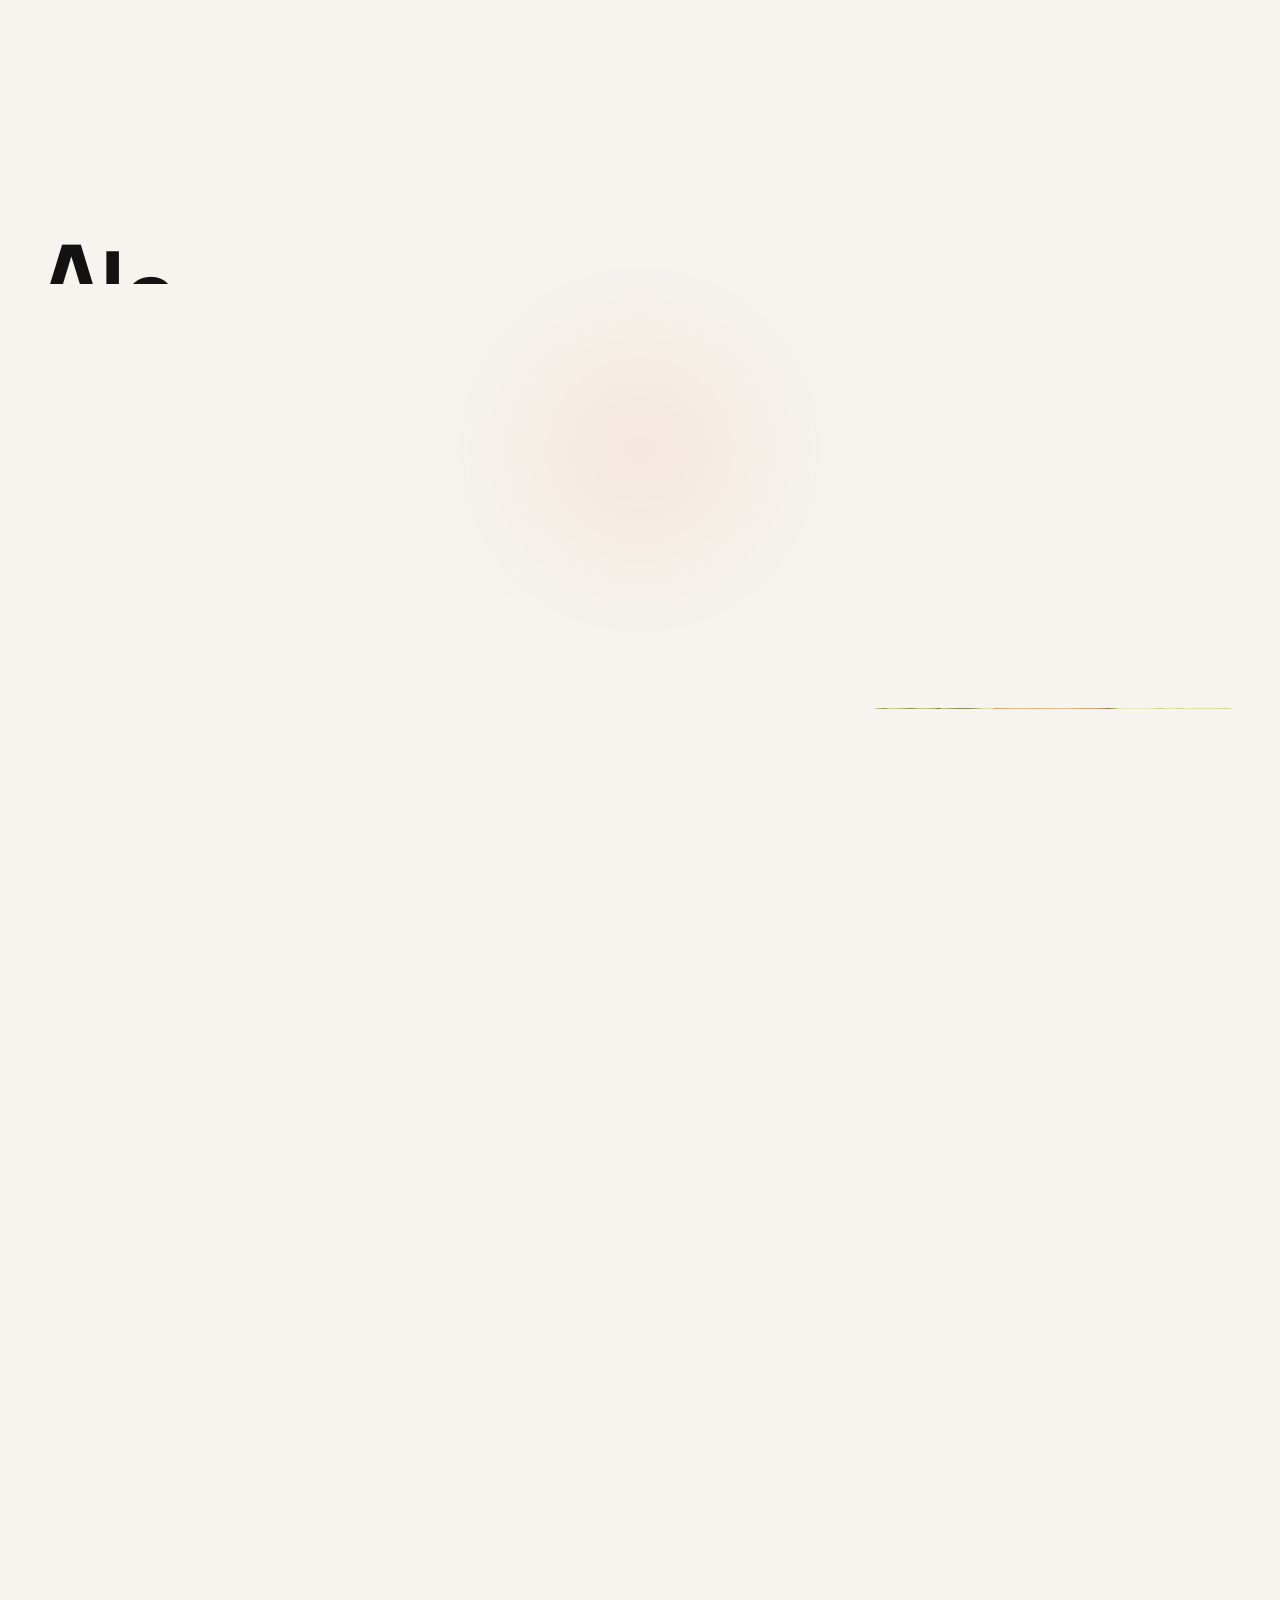
==== commit 7506294f: "Add a productivity panel for Cursor, Claude, MCP and agent skills. The skills section now shows the " ====
--- a/index.html
+++ b/index.html
@@ -220,6 +220,7 @@
     <section class="section" id="skills">
       <div class="container">
         <header class="section__head"><span class="section__num">04</span><h2 data-i18n="skills">Навыки</h2><button class="skills__toggle" id="skillsToggle" type="button" hidden></button><span class="section__line"></span></header>
+        <article class="bench" id="bench" data-reveal hidden></article>
         <div class="skills" id="skillGroups"></div>
         <ul class="skills__cloud" id="skillCloud" hidden></ul>
         <div class="langs" id="langs"></div>
--- a/css/style.css
+++ b/css/style.css
@@ -1013,6 +1013,80 @@
 }
 
 /* ---------- Навыки и языки ---------- */
+.bench {
+  display: grid;
+  grid-template-columns: minmax(0, 1.15fr) minmax(260px, .85fr);
+  gap: clamp(28px, 4vw, 64px);
+  align-items: center;
+  margin-bottom: 16px;
+  padding: clamp(24px, 3vw, 40px);
+  border: 1px solid var(--line);
+  border-radius: var(--radius);
+  background:
+    radial-gradient(90% 120% at 100% 0%, color-mix(in srgb, var(--accent) 18%, transparent), transparent 58%),
+    var(--surface);
+}
+.bench__kicker {
+  font-size: .8rem;
+  font-weight: 600;
+  letter-spacing: .14em;
+  text-transform: uppercase;
+  color: var(--accent);
+}
+.bench__title {
+  margin-top: 8px;
+  font-size: clamp(1.7rem, 3vw, 2.4rem);
+  font-weight: 800;
+  letter-spacing: -.03em;
+  line-height: 1.05;
+}
+.bench__text {
+  max-width: 42ch;
+  margin-top: 12px;
+  color: var(--muted);
+}
+.bench__rail {
+  display: grid;
+  grid-template-columns: 1fr 1fr;
+  gap: 22px 28px;
+  margin: 0;
+  padding: 0;
+  list-style: none;
+}
+.bench__node { position: relative; min-width: 0; }
+@media (max-width: 800px) {
+  .bench { grid-template-columns: 1fr; }
+}
+.bench__dot {
+  position: relative;
+  z-index: 1;
+  display: block;
+  width: 14px;
+  height: 14px;
+  border: 1.5px solid var(--ink);
+  border-radius: 50%;
+  background: var(--surface);
+}
+.bench__node.is-lead .bench__dot {
+  background: var(--accent);
+  border-color: var(--accent);
+  box-shadow: 0 0 0 6px color-mix(in srgb, var(--accent) 18%, transparent);
+}
+.bench__name {
+  display: block;
+  margin-top: 12px;
+  font-size: 1.15rem;
+  font-weight: 800;
+  letter-spacing: -.02em;
+  line-height: 1.1;
+}
+.bench__role {
+  display: block;
+  margin-top: 2px;
+  font-size: .85rem;
+  color: var(--muted);
+}
+
 .skills {
   display: grid;
   grid-template-columns: repeat(auto-fit, minmax(min(340px, 100%), 1fr));
@@ -1677,5 +1751,5 @@
   .pipe__counter { display: none; }
   .comic { grid-template-columns: repeat(2, 1fr); }
   .gc__repo { display: none !important; }
-  .job, .skill-group, .stat, .edu__row, .other-card, .pipe-step, .comic__panel, .gc-ladder { break-inside: avoid; }
-}
+  .job, .skill-group, .bench, .stat, .edu__row, .other-card, .pipe-step, .comic__panel, .gc-ladder { break-inside: avoid; }
+}
